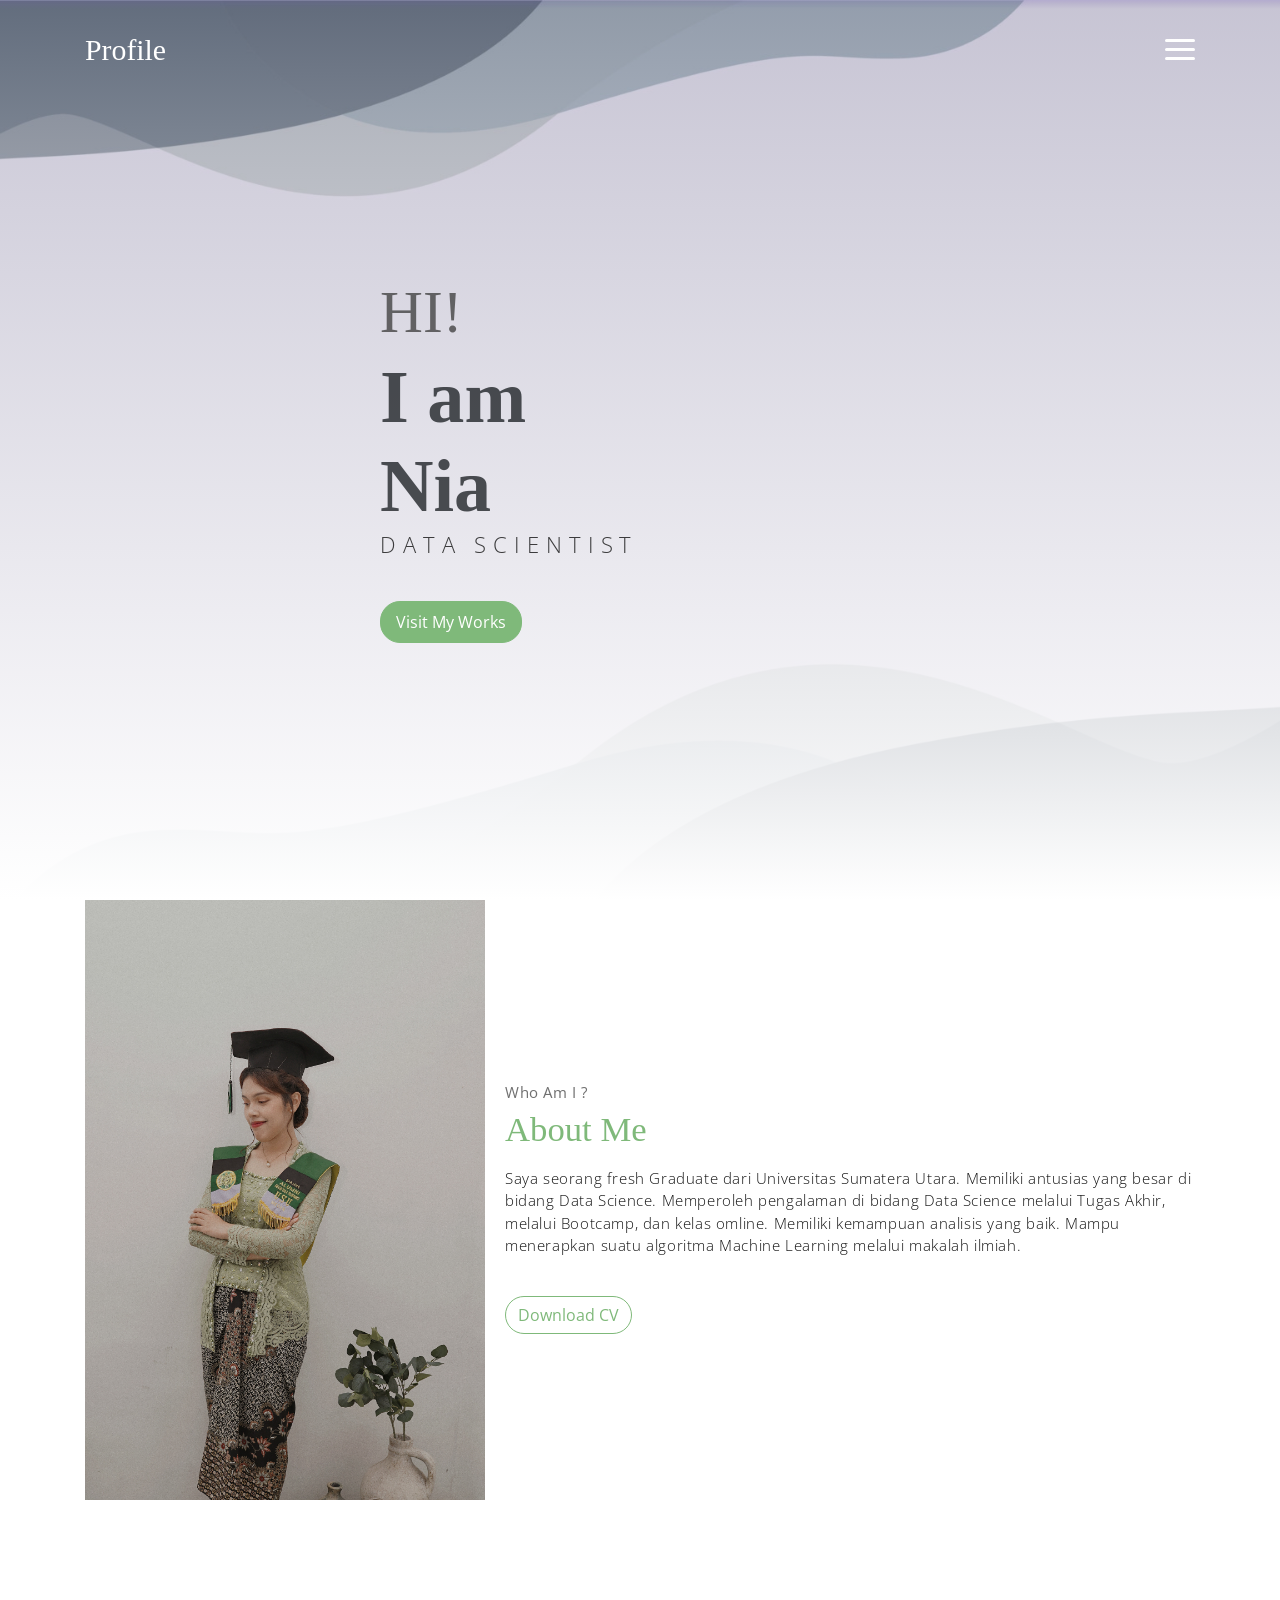
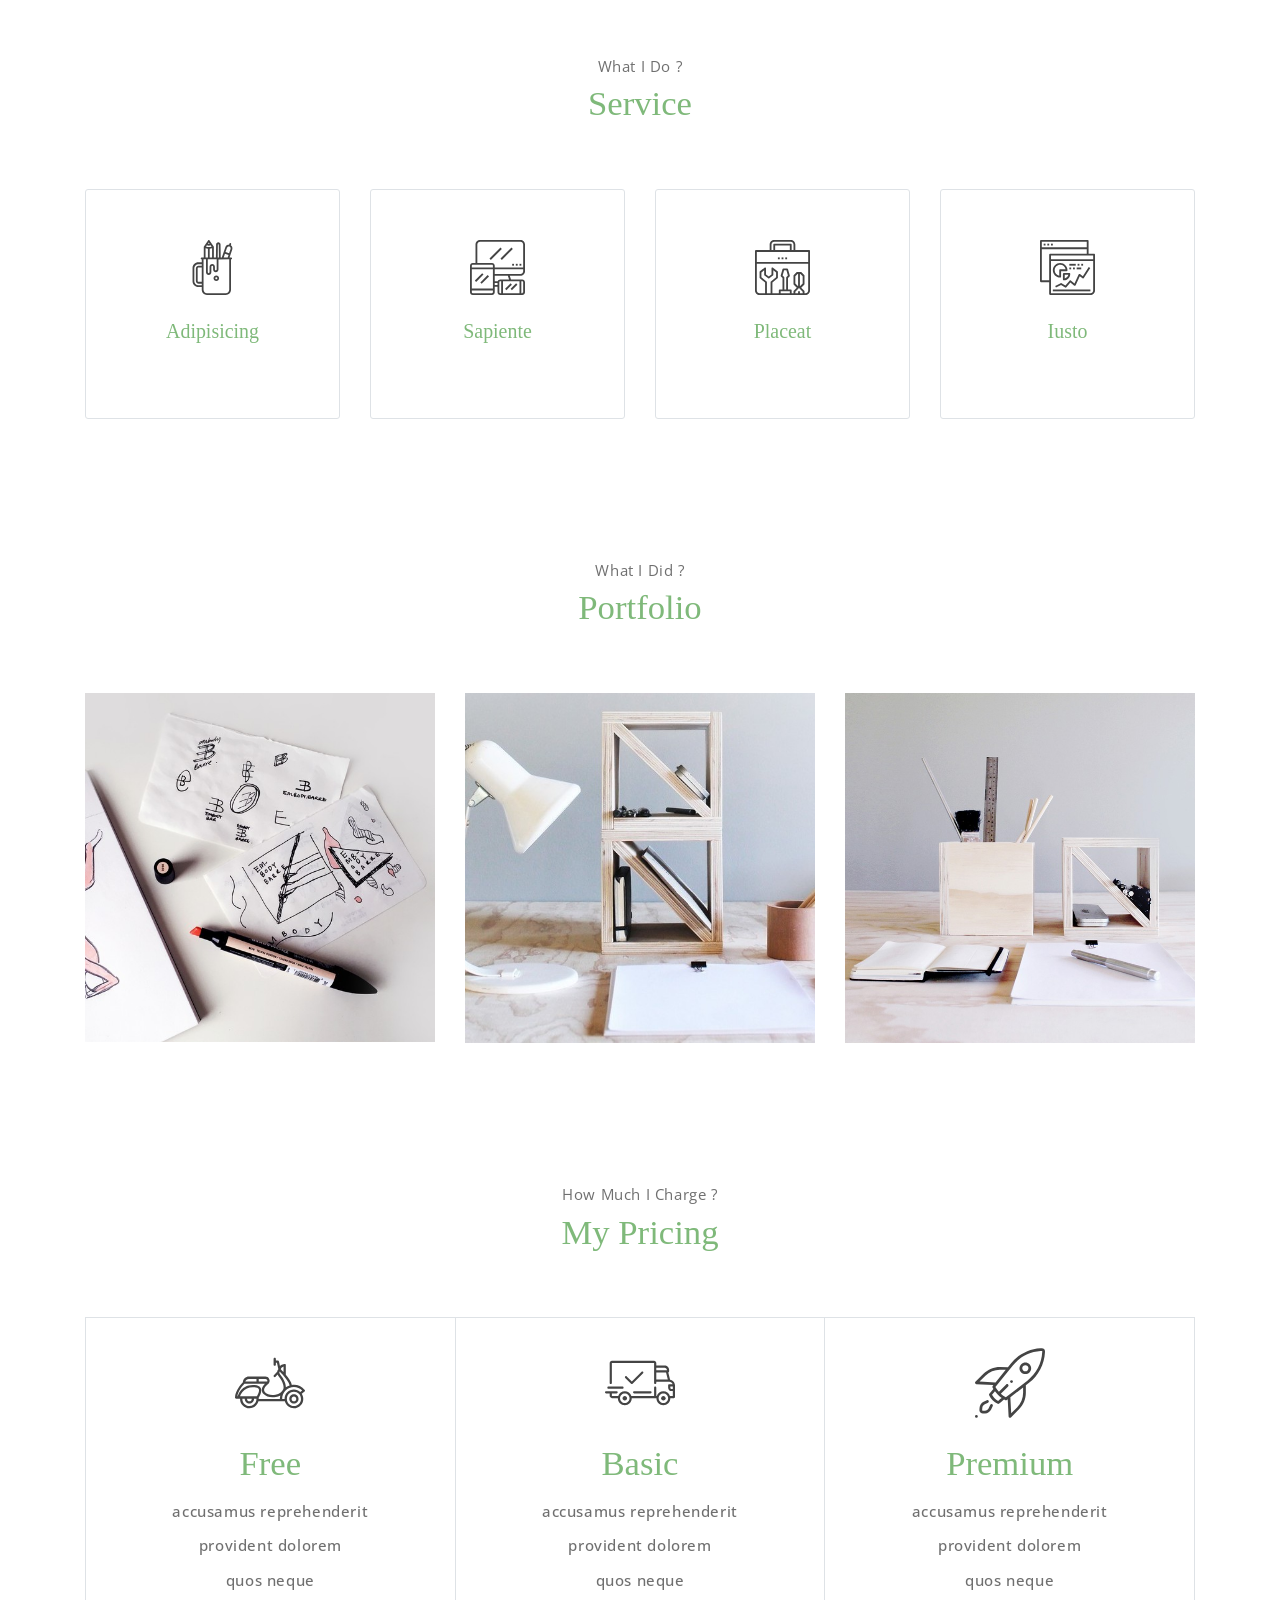
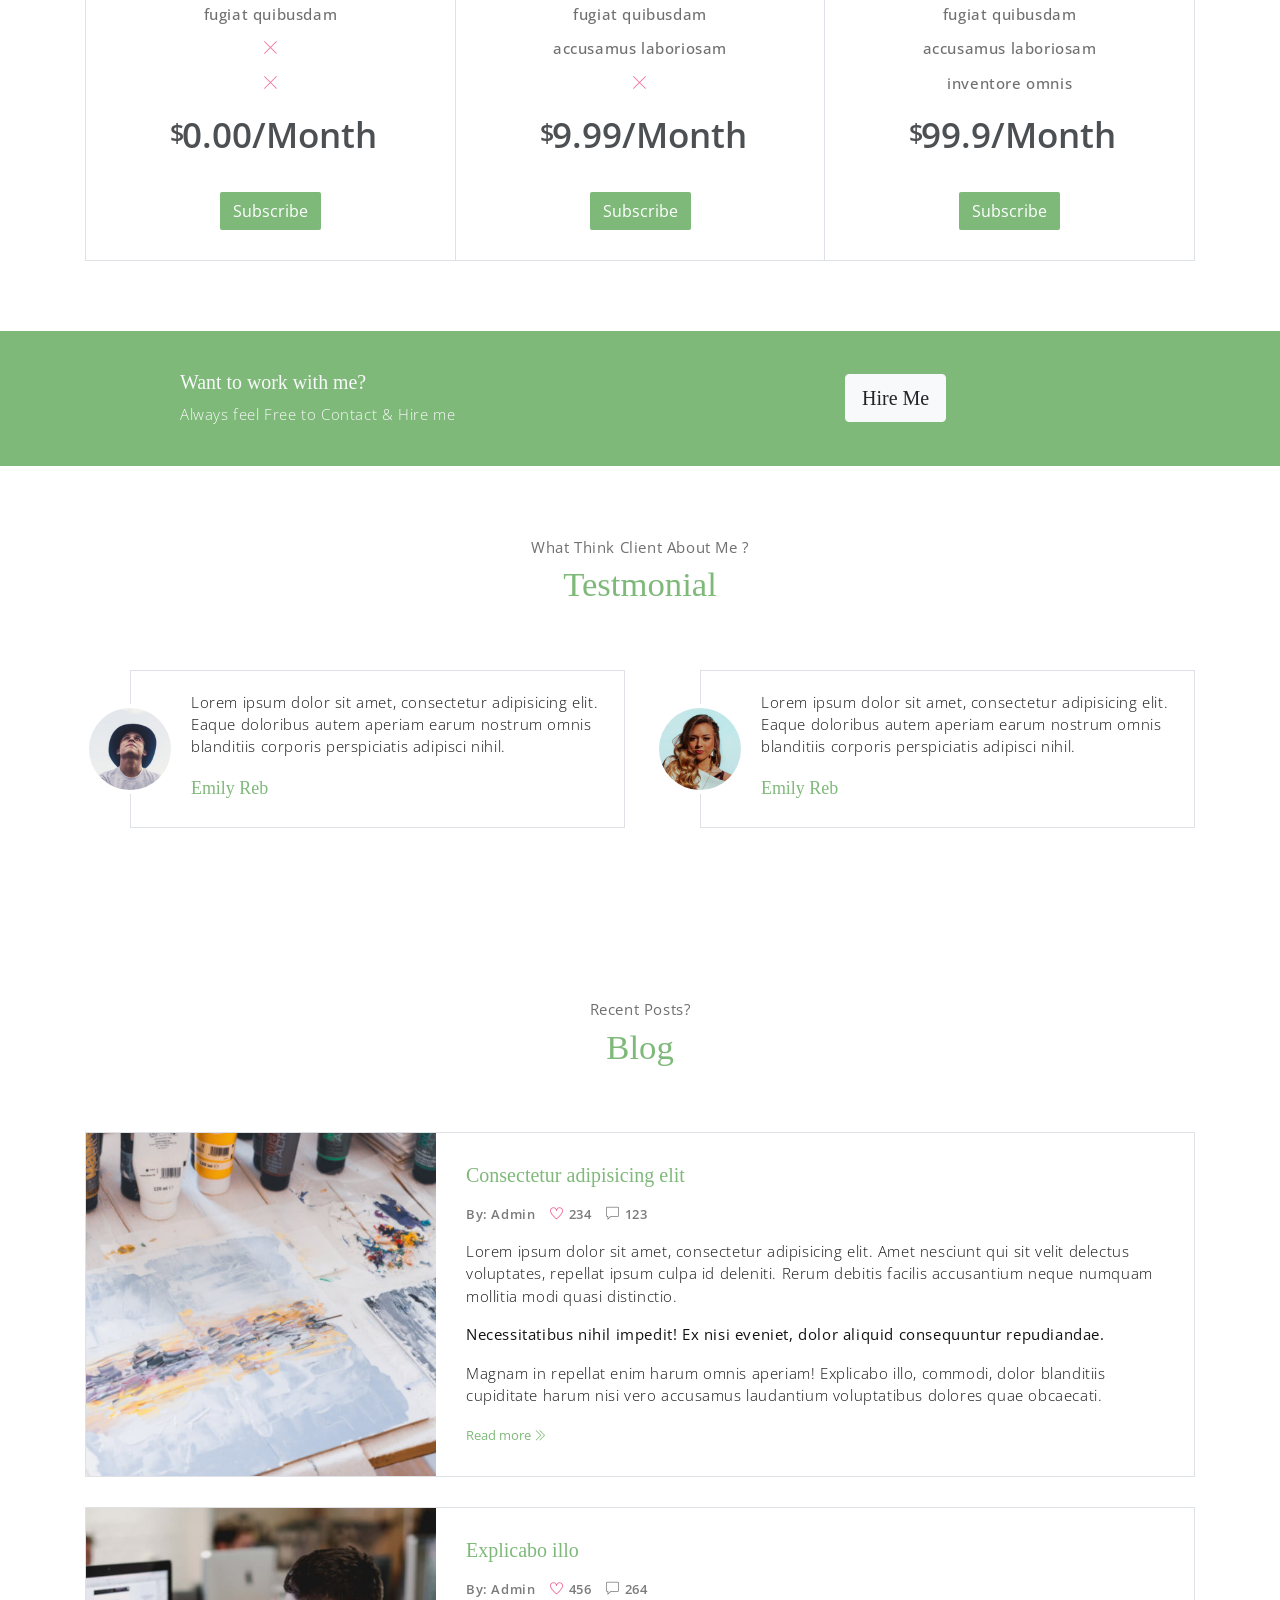
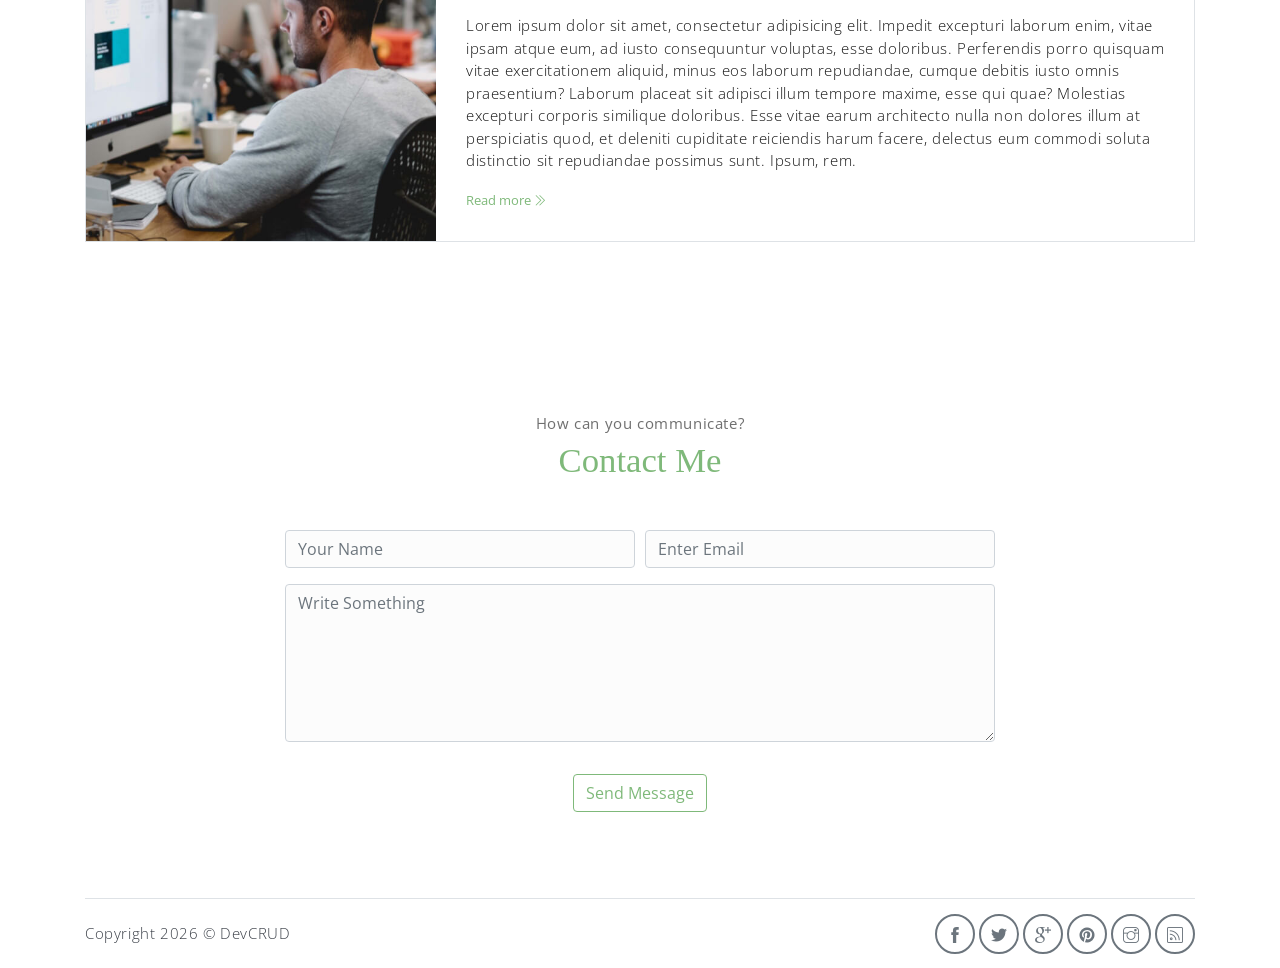
==== index.html @ 47d8a4e2 "moving dir" ====
<!DOCTYPE html>
<html lang="en">
<head>
	<meta charset="utf-8">
    <meta name="viewport" content="width=device-width, initial-scale=1, shrink-to-fit=no">
    <meta name="description" content="Start your development with Meyawo landing page.">
    <meta name="author" content="Devcrud">
    <title>Nia Hizkia Pangaribuan</title>
    <!-- font icons -->
    <link rel="stylesheet" href="assets/vendors/themify-icons/css/themify-icons.css">
    <!-- Bootstrap + Meyawo main styles -->
	<link rel="stylesheet" href="assets/css/meyawo.css">
</head>
<body data-spy="scroll" data-target=".navbar" data-offset="40" id="home">

    <!-- Page Navbar -->
    <nav class="custom-navbar" data-spy="affix" data-offset-top="20">
        <div class="container">
            <a class="logo" href="#">Profile</a>         
            <ul class="nav">
                <li class="item">
                    <a class="link" href="#home">Home</a>
                </li>
                <li class="item">
                    <a class="link" href="#about">About</a>
                </li>
                <li class="item">
                    <a class="link" href="#portfolio">Portfolio</a>
                </li>
                <li class="item">
                    <a class="link" href="#testmonial">Testmonial</a>
                </li>
                <li class="item">
                    <a class="link" href="#blog">Blog</a>
                </li>
                <li class="item">
                    <a class="link" href="#contact">Contact</a>
                </li>
                <li class="item ml-md-3">
                    <a href="components.html" class="btn btn-primary">Components</a>
                </li>
            </ul>
            <a href="javascript:void(0)" id="nav-toggle" class="hamburger hamburger--elastic">
                <div class="hamburger-box">
                  <div class="hamburger-inner"></div>
                </div>
            </a>
        </div>          
    </nav><!-- End of Page Navbar -->

    <!-- page header -->
    <header id="home" class="header">
        <div class="overlay"></div>
        <div class="header-content container">
            <h1 class="header-title">
                <span class="up">HI!</span>
                <span class="down">I am </span>
                <span class="down">Nia</span>
            </h1>
            <p class="header-subtitle">DATA SCIENTIST</p>            

            <a href="#portfolio" class="btn btn-primary"> Visit My Works</a>
        </div>              
    </header><!-- end of page header -->

    <!-- about section -->
    <section class="section pt-0" id="about">
        <!-- container -->
        <div class="container text-center">
            <!-- about wrapper -->
            <div class="about">
                <div class="about-img-holder">
                    <img src="assets/imgs/profile.jpg" class="about-img" alt="Download free bootstrap 4 landing page, free boootstrap 4 templates, Download free bootstrap 4.1 landing page, free boootstrap 4.1.1 templates, meyawo Landing page">
                </div>
                <div class="about-caption">
                    <p class="section-subtitle">Who Am I ?</p>
                    <h2 class="section-title mb-3">About Me</h2>
                    <p>
                        Saya seorang fresh Graduate dari Universitas Sumatera Utara. Memiliki antusias yang besar di bidang Data Science.
                        Memperoleh pengalaman di bidang Data Science melalui Tugas Akhir, melalui Bootcamp, dan kelas omline.
                        Memiliki kemampuan analisis yang baik. Mampu menerapkan suatu algoritma Machine Learning melalui makalah ilmiah.
                    </p>
                    <button class="btn-rounded btn btn-outline-primary mt-4">Download CV</button>
                </div>              
            </div><!-- end of about wrapper -->
        </div><!-- end of container -->
    </section> <!-- end of about section -->

    <!-- service section -->
    <section class="section" id="service">
        <div class="container text-center">
            <p class="section-subtitle">What I Do ?</p>
            <h6 class="section-title mb-6">Service</h6>
            <!-- row -->
            <div class="row">
                <div class="col-md-6 col-lg-3">
                    <div class="service-card">
                        <div class="body">
                            <img src="assets/imgs/pencil-case.svg" alt="Download free bootstrap 4 landing page, free boootstrap 4 templates, Download free bootstrap 4.1 landing page, free boootstrap 4.1.1 templates, meyawo Landing page" class="icon">
                            <h6 class="title">Adipisicing</h6>
                            <p class="subtitle">Labore velit culpa adipisci excepturi consequuntur itaque in nam molestias dolorem iste quod.</p>
                        </div>
                    </div>
                </div>
                <div class="col-md-6 col-lg-3">
                    <div class="service-card">
                        <div class="body">
                            <img src="assets/imgs/responsive.svg" alt="Download free bootstrap 4 landing page, free boootstrap 4 templates, Download free bootstrap 4.1 landing page, free boootstrap 4.1.1 templates, meyawo Landing page" class="icon">
                            <h6 class="title">Sapiente</h6>
                            <p class="subtitle">Labore velit culpa adipisci excepturi consequuntur itaque in nam molestias dolorem iste quod.</p>
                        </div>
                    </div>
                </div>
                <div class="col-md-6 col-lg-3">
                    <div class="service-card">
                        <div class="body">
                            <img src="assets/imgs/toolbox.svg" alt="Download free bootstrap 4 landing page, free boootstrap 4 templates, Download free bootstrap 4.1 landing page, free boootstrap 4.1.1 templates, meyawo Landing page" class="icon">
                            <h6 class="title">Placeat</h6>
                            <p class="subtitle">Labore velit culpa adipisci excepturi consequuntur itaque in nam molestias dolorem iste quod.</p>
                        </div>
                    </div>
                </div>
                <div class="col-md-6 col-lg-3">
                    <div class="service-card">
                        <div class="body">
                            <img src="assets/imgs/analytics.svg" alt="Download free bootstrap 4 landing page, free boootstrap 4 templates, Download free bootstrap 4.1 landing page, free boootstrap 4.1.1 templates, meyawo Landing page" class="icon">
                            <h6 class="title">Iusto</h6>
                            <p class="subtitle">Labore velit culpa adipisci excepturi consequuntur itaque in nam molestias dolorem iste quod.</p>
                        </div>
                    </div>
                </div>
            </div><!-- end of row -->
        </div>
    </section><!-- end of service section -->

    <!-- portfolio section -->
    <section class="section" id="portfolio">
        <div class="container text-center">
            <p class="section-subtitle">What I Did ?</p>
            <h6 class="section-title mb-6">Portfolio</h6>
            <!-- row -->
            <div class="row">
                <div class="col-md-4">
                    <a href="#" class="portfolio-card">
                        <img src="assets/imgs/folio-1.jpg" class="portfolio-card-img" alt="Download free bootstrap 4 landing page, free boootstrap 4 templates, Download free bootstrap 4.1 landing page, free boootstrap 4.1.1 templates, meyawo Landing page">    
                        <span class="portfolio-card-overlay">
                            <span class="portfolio-card-caption">
                                <h4>Web Designing</h5>
                                <p class="font-weight-normal">Category: Web Templates</p>
                            </span>                         
                        </span>                     
                    </a>
                </div>
                <div class="col-md-4">
                    <a href="#" class="portfolio-card">
                        <img class="portfolio-card-img" src="assets/imgs/folio-2.jpg" class="img-responsive rounded" alt="Download free bootstrap 4 landing page, free boootstrap 4 templates, Download free bootstrap 4.1 landing page, free boootstrap 4.1.1 templates, meyawo Landing page">
                        <span class="portfolio-card-overlay">
                            <span class="portfolio-card-caption">
                                <h4>Web Designing</h5>
                                <p class="font-weight-normal">Category: Web Templates</p>
                            </span>                         
                        </span>                         
                    </a>
                </div>
                <div class="col-md-4">
                    <a href="#" class="portfolio-card">
                        <img class="portfolio-card-img" src="assets/imgs/folio-3.jpg" class="img-responsive rounded" alt="Download free bootstrap 4 landing page, free boootstrap 4 templates, Download free bootstrap 4.1 landing page, free boootstrap 4.1.1 templates, meyawo Landing page">    
                        <span class="portfolio-card-overlay">
                            <span class="portfolio-card-caption">
                                <h4>Web Designing</h5>
                                <p class="font-weight-normal">Category: Web Templates</p>
                            </span>                         
                        </span>                     
                    </a>
                </div>
            </div><!-- end of row -->
        </div><!-- end of container -->
    </section> <!-- end of portfolio section -->

    <!-- pricing section -->
    <section class="section" id="pricing">
        <div class="container text-center">
            <p class="section-subtitle">How Much I Charge ?</p>
            <h6 class="section-title mb-6">My Pricing</h6>
            <!-- row -->
            <div class="pricing-wrapper">
                <div class="pricing-card">
                    <div class="pricing-card-header">
                        <img class="pricing-card-icon" src="assets/imgs/scooter.svg" alt="Download free bootstrap 4 landing page, free boootstrap 4 templates, Download free bootstrap 4.1 landing page, free boootstrap 4.1.1 templates, meyawo Landing page">
                    </div>
                    <div class="pricing-card-body">
                        <h6 class="pricing-card-title">Free</h6>
                        <div class="pricing-card-list">
                            <p>accusamus reprehenderit</p>
                            <p>provident dolorem </p>
                            <p>quos neque</p>
                            <p>fugiat quibusdam</p>
                            <p><i class="ti-close"></i></p>
                            <p><i class="ti-close"></i></p>
                        </div>
                    </div>
                    <div class="pricing-card-footer">
                        <span>$</span>
                        <span>0.00/Month</span>
                    </div>
                    <a href="#" class="btn btn-primary mt-3 pricing-card-btn">Subscribe</a>
                </div>
                <div class="pricing-card">
                    <div class="pricing-card-header">
                        <img class="pricing-card-icon" src="assets/imgs/shipped.svg" alt="Download free bootstrap 4 landing page, free boootstrap 4 templates, Download free bootstrap 4.1 landing page, free boootstrap 4.1.1 templates, meyawo Landing page">
                    </div>
                    <div class="pricing-card-body">
                        <h6 class="pricing-card-title">Basic</h6>
                        <div class="pricing-card-list">
                            <p>accusamus reprehenderit</p>
                            <p>provident dolorem </p>
                            <p>quos neque</p>
                            <p>fugiat quibusdam</p>
                            <p>accusamus laboriosam</p>
                            <p><i class="ti-close"></i></p>
                        </div>
                    </div>
                    <div class="pricing-card-footer">
                        <span>$</span>
                        <span>9.99/Month</span>
                    </div>
                    <a href="#" class="btn btn-primary mt-3 pricing-card-btn">Subscribe</a>
                </div>
                <div class="pricing-card">
                    <div class="pricing-card-header">
                        <img class="pricing-card-icon" src="assets/imgs/startup.svg" alt="Download free bootstrap 4 landing page, free boootstrap 4 templates, Download free bootstrap 4.1 landing page, free boootstrap 4.1.1 templates, meyawo Landing page">
                    </div>
                    <div class="pricing-card-body">
                        <h6 class="pricing-card-title">Premium</h6>
                        <div class="pricing-card-list">
                            <p>accusamus reprehenderit</p>
                            <p>provident dolorem </p>
                            <p>quos neque</p>
                            <p>fugiat quibusdam</p>
                            <p>accusamus laboriosam</p>
                            <p>inventore omnis</p>
                        </div>
                    </div>
                    <div class="pricing-card-footer">
                        <span>$</span>
                        <span>99.9/Month</span>
                    </div>
                    <a href="#" class="btn btn-primary mt-3 pricing-card-btn">Subscribe</a>
                </div>

            </div><!-- end of pricing wrapper -->
        </div> <!-- end of container -->
    </section><!-- end of pricing section -->

    <!-- section -->
    <section class="section-sm bg-primary">
        <!-- container -->
        <div class="container text-center text-sm-left">
            <!-- row -->
            <div class="row align-items-center">
                <div class="col-sm offset-md-1 mb-4 mb-md-0">
                    <h6 class="title text-light">Want to work with me?</h6>
                    <p class="m-0 text-light">Always feel Free to Contact & Hire me</p>
                </div>
                <div class="col-sm offset-sm-2 offset-md-3">
                    <button class="btn btn-lg my-font btn-light rounded">Hire Me</button>
                </div>
            </div> <!-- end of row -->
        </div> <!-- end of container -->
    </section> <!-- end of section -->

    <!-- testimonial section -->
    <section class="section" id="testmonial">
        <div class="container text-center">
            <p class="section-subtitle">What Think Client About Me ?</p>
            <h6 class="section-title mb-6">Testmonial</h6>

            <!-- row -->
            <div class="row">
                <div class="col-md-6">
                    <div class="testimonial-card">
                        <div class="testimonial-card-img-holder">
                            <img src="assets/imgs/avatar2.jpg" class="testimonial-card-img" alt="Download free bootstrap 4 landing page, free boootstrap 4 templates, Download free bootstrap 4.1 landing page, free boootstrap 4.1.1 templates, meyawo Landing page">                           
                        </div>
                        <div class="testimonial-card-body">
                            <p class="testimonial-card-subtitle">Lorem ipsum dolor sit amet, consectetur adipisicing elit. Eaque doloribus autem aperiam earum nostrum omnis blanditiis corporis perspiciatis adipisci nihil.</p>
                            <h6 class="testimonial-card-title">Emily Reb</h6>
                        </div>
                    </div>
                </div>
                <div class="col-md-6">
                    <div class="testimonial-card">
                        <div class="testimonial-card-img-holder">
                            <img src="assets/imgs/avatar3.jpg" class="testimonial-card-img" alt="Download free bootstrap 4 landing page, free boootstrap 4 templates, Download free bootstrap 4.1 landing page, free boootstrap 4.1.1 templates, meyawo Landing page">                        
                        </div>
                        <div class="testimonial-card-body">
                            <p class="testimonial-card-subtitle">Lorem ipsum dolor sit amet, consectetur adipisicing elit. Eaque doloribus autem aperiam earum nostrum omnis blanditiis corporis perspiciatis adipisci nihil.</p>
                            <h6 class="testimonial-card-title">Emily Reb</h6>
                        </div>
                    </div>
                </div>
            </div>
        </div> <!-- end of container -->
    </section> <!-- end of testimonial section -->
    
    <!-- blog section -->
    <section class="section" id="blog">
        <!-- container -->
        <div class="container text-center">
            <p class="section-subtitle">Recent Posts?</p>
            <h6 class="section-title mb-6">Blog</h6>
            <!-- blog-wrapper -->
            <div class="blog-card">
                <div class="blog-card-header">
                    <img src="assets/imgs/img-1.jpg" class="blog-card-img" alt="Download free bootstrap 4 landing page, free boootstrap 4 templates, Download free bootstrap 4.1 landing page, free boootstrap 4.1.1 templates, meyawo Landing page">
                </div>
                <div class="blog-card-body">
                    <h5 class="blog-card-title">Consectetur adipisicing elit</h6>

                    <p class="blog-card-caption">
                        <a href="#">By: Admin</a>
                        <a href="#"><i class="ti-heart text-danger"></i> 234</a>
                        <a href="#"><i class="ti-comment"></i> 123</a>
                    </p>
                    <p>Lorem ipsum dolor sit amet, consectetur adipisicing elit. Amet nesciunt qui sit velit delectus voluptates, repellat ipsum culpa id deleniti. Rerum debitis facilis accusantium neque numquam mollitia modi quasi distinctio.</p>

                    <p><b>Necessitatibus nihil impedit! Ex nisi eveniet, dolor aliquid consequuntur repudiandae.</b></p>
                    <p>Magnam in repellat enim harum omnis aperiam! Explicabo illo, commodi, dolor blanditiis cupiditate harum nisi vero accusamus laudantium voluptatibus dolores quae obcaecati.</p>

                    <a href="#" class="blog-card-link">Read more <i class="ti-angle-double-right"></i></a>
                </div>
            </div><!-- end of blog wrapper -->

            <!-- blog-wrapper -->
            <div class="blog-card">
                <div class="blog-card-header">
                    <img src="assets/imgs/img-2.jpg" class="blog-card-img" alt="Download free bootstrap 4 landing page, free boootstrap 4 templates, Download free bootstrap 4.1 landing page, free boootstrap 4.1.1 templates, meyawo Landing page">
                </div>
                <div class="blog-card-body">
                    <h5 class="blog-card-title">Explicabo illo</h6>

                    <p class="blog-card-caption">
                        <a href="#">By: Admin</a>
                        <a href="#"><i class="ti-heart text-danger"></i> 456</a>
                        <a href="#"><i class="ti-comment"></i> 264</a>
                    </p>
                    
                    <p>Lorem ipsum dolor sit amet, consectetur adipisicing elit. Impedit excepturi laborum enim, vitae ipsam atque eum, ad iusto consequuntur voluptas, esse doloribus. Perferendis porro quisquam vitae exercitationem aliquid, minus eos laborum repudiandae, cumque debitis iusto omnis praesentium? Laborum placeat sit adipisci illum tempore maxime, esse qui quae? Molestias excepturi corporis similique doloribus. Esse vitae earum architecto nulla non dolores illum at perspiciatis quod, et deleniti cupiditate reiciendis harum facere, delectus eum commodi soluta distinctio sit repudiandae possimus sunt. Ipsum, rem.</p>

                    <a href="#" class="blog-card-link">Read more <i class="ti-angle-double-right"></i></a>
                </div>
            </div><!-- end of blog wrapper -->

        </div><!-- end of container -->
    </section><!-- end of blog section -->

    <!-- contact section -->
    <section class="section" id="contact">
        <div class="container text-center">
            <p class="section-subtitle">How can you communicate?</p>
            <h6 class="section-title mb-5">Contact Me</h6>
            <!-- contact form -->
            <form action="" class="contact-form col-md-10 col-lg-8 m-auto">
                <div class="form-row">
                    <div class="form-group col-sm-6">
                        <input type="text" size="50" class="form-control" placeholder="Your Name" required>                 
                    </div>
                    <div class="form-group col-sm-6">
                        <input type="email" class="form-control" placeholder="Enter Email"requried>                 
                    </div>
                    <div class="form-group col-sm-12">
                        <textarea name="comment" id="comment" rows="6"   class="form-control" placeholder="Write Something"></textarea>
                    </div>
                    <div class="form-group col-sm-12 mt-3">
                        <input type="submit" value="Send Message" class="btn btn-outline-primary rounded">                  
                    </div>
                </div>  
            </form><!-- end of contact form -->
        </div><!-- end of container -->
    </section><!-- end of contact section -->

    <!-- footer -->
    <div class="container">
        <footer class="footer">       
            <p class="mb-0">Copyright <script>document.write(new Date().getFullYear())</script> &copy; <a href="http://www.devcrud.com">DevCRUD</a></p>
            <div class="social-links text-right m-auto ml-sm-auto">
                <a href="javascript:void(0)" class="link"><i class="ti-facebook"></i></a>
                <a href="javascript:void(0)" class="link"><i class="ti-twitter-alt"></i></a>
                <a href="javascript:void(0)" class="link"><i class="ti-google"></i></a>
                <a href="javascript:void(0)" class="link"><i class="ti-pinterest-alt"></i></a>
                <a href="javascript:void(0)" class="link"><i class="ti-instagram"></i></a>
                <a href="javascript:void(0)" class="link"><i class="ti-rss"></i></a>
            </div>
        </footer>
    </div> <!-- end of page footer -->
	
	<!-- core  -->
    <script src="assets/vendors/jquery/jquery-3.4.1.js"></script>
    <script src="assets/vendors/bootstrap/bootstrap.bundle.js"></script>

    <!-- bootstrap 3 affix -->
	<script src="assets/vendors/bootstrap/bootstrap.affix.js"></script>

    <!-- Meyawo js -->
    <script src="assets/js/meyawo.js"></script>

</body>
</html>
---- assets/vendors/themify-icons/css/themify-icons.css ----
@font-face {
	font-family: 'themify';
	src:url("../fonts/themify.eot?-fvbane");
	src:url("../fonts/themify.eot?#iefix-fvbane") format("embedded-opentype"),
		url("../fonts/themify.woff?-fvbane") format("woff"),
		url("../fonts/themify.ttf?-fvbane") format("truetype"),
		url("../fonts/themify.svg?-fvbane#themify") format("svg");
	font-weight: normal;
	font-style: normal;
}

[class^="ti-"], [class*=" ti-"] {
	font-family: 'themify';
	speak: none;
	font-style: normal;
	font-weight: normal;
	font-variant: normal;
	text-transform: none;
	line-height: 1;

	/* Better Font Rendering =========== */
	-webkit-font-smoothing: antialiased;
	-moz-osx-font-smoothing: grayscale;
}

.ti-wand:before {
	content: "\e600";
}
.ti-volume:before {
	content: "\e601";
}
.ti-user:before {
	content: "\e602";
}
.ti-unlock:before {
	content: "\e603";
}
.ti-unlink:before {
	content: "\e604";
}
.ti-trash:before {
	content: "\e605";
}
.ti-thought:before {
	content: "\e606";
}
.ti-target:before {
	content: "\e607";
}
.ti-tag:before {
	content: "\e608";
}
.ti-tablet:before {
	content: "\e609";
}
.ti-star:before {
	content: "\e60a";
}
.ti-spray:before {
	content: "\e60b";
}
.ti-signal:before {
	content: "\e60c";
}
.ti-shopping-cart:before {
	content: "\e60d";
}
.ti-shopping-cart-full:before {
	content: "\e60e";
}
.ti-settings:before {
	content: "\e60f";
}
.ti-search:before {
	content: "\e610";
}
.ti-zoom-in:before {
	content: "\e611";
}
.ti-zoom-out:before {
	content: "\e612";
}
.ti-cut:before {
	content: "\e613";
}
.ti-ruler:before {
	content: "\e614";
}
.ti-ruler-pencil:before {
	content: "\e615";
}
.ti-ruler-alt:before {
	content: "\e616";
}
.ti-bookmark:before {
	content: "\e617";
}
.ti-bookmark-alt:before {
	content: "\e618";
}
.ti-reload:before {
	content: "\e619";
}
.ti-plus:before {
	content: "\e61a";
}
.ti-pin:before {
	content: "\e61b";
}
.ti-pencil:before {
	content: "\e61c";
}
.ti-pencil-alt:before {
	content: "\e61d";
}
.ti-paint-roller:before {
	content: "\e61e";
}
.ti-paint-bucket:before {
	content: "\e61f";
}
.ti-na:before {
	content: "\e620";
}
.ti-mobile:before {
	content: "\e621";
}
.ti-minus:before {
	content: "\e622";
}
.ti-medall:before {
	content: "\e623";
}
.ti-medall-alt:before {
	content: "\e624";
}
.ti-marker:before {
	content: "\e625";
}
.ti-marker-alt:before {
	content: "\e626";
}
.ti-arrow-up:before {
	content: "\e627";
}
.ti-arrow-right:before {
	content: "\e628";
}
.ti-arrow-left:before {
	content: "\e629";
}
.ti-arrow-down:before {
	content: "\e62a";
}
.ti-lock:before {
	content: "\e62b";
}
.ti-location-arrow:before {
	content: "\e62c";
}
.ti-link:before {
	content: "\e62d";
}
.ti-layout:before {
	content: "\e62e";
}
.ti-layers:before {
	content: "\e62f";
}
.ti-layers-alt:before {
	content: "\e630";
}
.ti-key:before {
	content: "\e631";
}
.ti-import:before {
	content: "\e632";
}
.ti-image:before {
	content: "\e633";
}
.ti-heart:before {
	content: "\e634";
}
.ti-heart-broken:before {
	content: "\e635";
}
.ti-hand-stop:before {
	content: "\e636";
}
.ti-hand-open:before {
	content: "\e637";
}
.ti-hand-drag:before {
	content: "\e638";
}
.ti-folder:before {
	content: "\e639";
}
.ti-flag:before {
	content: "\e63a";
}
.ti-flag-alt:before {
	content: "\e63b";
}
.ti-flag-alt-2:before {
	content: "\e63c";
}
.ti-eye:before {
	content: "\e63d";
}
.ti-export:before {
	content: "\e63e";
}
.ti-exchange-vertical:before {
	content: "\e63f";
}
.ti-desktop:before {
	content: "\e640";
}
.ti-cup:before {
	content: "\e641";
}
.ti-crown:before {
	content: "\e642";
}
.ti-comments:before {
	content: "\e643";
}
.ti-comment:before {
	content: "\e644";
}
.ti-comment-alt:before {
	content: "\e645";
}
.ti-close:before {
	content: "\e646";
}
.ti-clip:before {
	content: "\e647";
}
.ti-angle-up:before {
	content: "\e648";
}
.ti-angle-right:before {
	content: "\e649";
}
.ti-angle-left:before {
	content: "\e64a";
}
.ti-angle-down:before {
	content: "\e64b";
}
.ti-check:before {
	content: "\e64c";
}
.ti-check-box:before {
	content: "\e64d";
}
.ti-camera:before {
	content: "\e64e";
}
.ti-announcement:before {
	content: "\e64f";
}
.ti-brush:before {
	content: "\e650";
}
.ti-briefcase:before {
	content: "\e651";
}
.ti-bolt:before {
	content: "\e652";
}
.ti-bolt-alt:before {
	content: "\e653";
}
.ti-blackboard:before {
	content: "\e654";
}
.ti-bag:before {
	content: "\e655";
}
.ti-move:before {
	content: "\e656";
}
.ti-arrows-vertical:before {
	content: "\e657";
}
.ti-arrows-horizontal:before {
	content: "\e658";
}
.ti-fullscreen:before {
	content: "\e659";
}
.ti-arrow-top-right:before {
	content: "\e65a";
}
.ti-arrow-top-left:before {
	content: "\e65b";
}
.ti-arrow-circle-up:before {
	content: "\e65c";
}
.ti-arrow-circle-right:before {
	content: "\e65d";
}
.ti-arrow-circle-left:before {
	content: "\e65e";
}
.ti-arrow-circle-down:before {
	content: "\e65f";
}
.ti-angle-double-up:before {
	content: "\e660";
}
.ti-angle-double-right:before {
	content: "\e661";
}
.ti-angle-double-left:before {
	content: "\e662";
}
.ti-angle-double-down:before {
	content: "\e663";
}
.ti-zip:before {
	content: "\e664";
}
.ti-world:before {
	content: "\e665";
}
.ti-wheelchair:before {
	content: "\e666";
}
.ti-view-list:before {
	content: "\e667";
}
.ti-view-list-alt:before {
	content: "\e668";
}
.ti-view-grid:before {
	content: "\e669";
}
.ti-uppercase:before {
	content: "\e66a";
}
.ti-upload:before {
	content: "\e66b";
}
.ti-underline:before {
	content: "\e66c";
}
.ti-truck:before {
	content: "\e66d";
}
.ti-timer:before {
	content: "\e66e";
}
.ti-ticket:before {
	content: "\e66f";
}
.ti-thumb-up:before {
	content: "\e670";
}
.ti-thumb-down:before {
	content: "\e671";
}
.ti-text:before {
	content: "\e672";
}
.ti-stats-up:before {
	content: "\e673";
}
.ti-stats-down:before {
	content: "\e674";
}
.ti-split-v:before {
	content: "\e675";
}
.ti-split-h:before {
	content: "\e676";
}
.ti-smallcap:before {
	content: "\e677";
}
.ti-shine:before {
	content: "\e678";
}
.ti-shift-right:before {
	content: "\e679";
}
.ti-shift-left:before {
	content: "\e67a";
}
.ti-shield:before {
	content: "\e67b";
}
.ti-notepad:before {
	content: "\e67c";
}
.ti-server:before {
	content: "\e67d";
}
.ti-quote-right:before {
	content: "\e67e";
}
.ti-quote-left:before {
	content: "\e67f";
}
.ti-pulse:before {
	content: "\e680";
}
.ti-printer:before {
	content: "\e681";
}
.ti-power-off:before {
	content: "\e682";
}
.ti-plug:before {
	content: "\e683";
}
.ti-pie-chart:before {
	content: "\e684";
}
.ti-paragraph:before {
	content: "\e685";
}
.ti-panel:before {
	content: "\e686";
}
.ti-package:before {
	content: "\e687";
}
.ti-music:before {
	content: "\e688";
}
.ti-music-alt:before {
	content: "\e689";
}
.ti-mouse:before {
	content: "\e68a";
}
.ti-mouse-alt:before {
	content: "\e68b";
}
.ti-money:before {
	content: "\e68c";
}
.ti-microphone:before {
	content: "\e68d";
}
.ti-menu:before {
	content: "\e68e";
}
.ti-menu-alt:before {
	content: "\e68f";
}
.ti-map:before {
	content: "\e690";
}
.ti-map-alt:before {
	content: "\e691";
}
.ti-loop:before {
	content: "\e692";
}
.ti-location-pin:before {
	content: "\e693";
}
.ti-list:before {
	content: "\e694";
}
.ti-light-bulb:before {
	content: "\e695";
}
.ti-Italic:before {
	content: "\e696";
}
.ti-info:before {
	content: "\e697";
}
.ti-infinite:before {
	content: "\e698";
}
.ti-id-badge:before {
	content: "\e699";
}
.ti-hummer:before {
	content: "\e69a";
}
.ti-home:before {
	content: "\e69b";
}
.ti-help:before {
	content: "\e69c";
}
.ti-headphone:before {
	content: "\e69d";
}
.ti-harddrives:before {
	content: "\e69e";
}
.ti-harddrive:before {
	content: "\e69f";
}
.ti-gift:before {
	content: "\e6a0";
}
.ti-game:before {
	content: "\e6a1";
}
.ti-filter:before {
	content: "\e6a2";
}
.ti-files:before {
	content: "\e6a3";
}
.ti-file:before {
	content: "\e6a4";
}
.ti-eraser:before {
	content: "\e6a5";
}
.ti-envelope:before {
	content: "\e6a6";
}
.ti-download:before {
	content: "\e6a7";
}
.ti-direction:before {
	content: "\e6a8";
}
.ti-direction-alt:before {
	content: "\e6a9";
}
.ti-dashboard:before {
	content: "\e6aa";
}
.ti-control-stop:before {
	content: "\e6ab";
}
.ti-control-shuffle:before {
	content: "\e6ac";
}
.ti-control-play:before {
	content: "\e6ad";
}
.ti-control-pause:before {
	content: "\e6ae";
}
.ti-control-forward:before {
	content: "\e6af";
}
.ti-control-backward:before {
	content: "\e6b0";
}
.ti-cloud:before {
	content: "\e6b1";
}
.ti-cloud-up:before {
	content: "\e6b2";
}
.ti-cloud-down:before {
	content: "\e6b3";
}
.ti-clipboard:before {
	content: "\e6b4";
}
.ti-car:before {
	content: "\e6b5";
}
.ti-calendar:before {
	content: "\e6b6";
}
.ti-book:before {
	content: "\e6b7";
}
.ti-bell:before {
	content: "\e6b8";
}
.ti-basketball:before {
	content: "\e6b9";
}
.ti-bar-chart:before {
	content: "\e6ba";
}
.ti-bar-chart-alt:before {
	content: "\e6bb";
}
.ti-back-right:before {
	content: "\e6bc";
}
.ti-back-left:before {
	content: "\e6bd";
}
.ti-arrows-corner:before {
	content: "\e6be";
}
.ti-archive:before {
	content: "\e6bf";
}
.ti-anchor:before {
	content: "\e6c0";
}
.ti-align-right:before {
	content: "\e6c1";
}
.ti-align-left:before {
	content: "\e6c2";
}
.ti-align-justify:before {
	content: "\e6c3";
}
.ti-align-center:before {
	content: "\e6c4";
}
.ti-alert:before {
	content: "\e6c5";
}
.ti-alarm-clock:before {
	content: "\e6c6";
}
.ti-agenda:before {
	content: "\e6c7";
}
.ti-write:before {
	content: "\e6c8";
}
.ti-window:before {
	content: "\e6c9";
}
.ti-widgetized:before {
	content: "\e6ca";
}
.ti-widget:before {
	content: "\e6cb";
}
.ti-widget-alt:before {
	content: "\e6cc";
}
.ti-wallet:before {
	content: "\e6cd";
}
.ti-video-clapper:before {
	content: "\e6ce";
}
.ti-video-camera:before {
	content: "\e6cf";
}
.ti-vector:before {
	content: "\e6d0";
}
.ti-themify-logo:before {
	content: "\e6d1";
}
.ti-themify-favicon:before {
	content: "\e6d2";
}
.ti-themify-favicon-alt:before {
	content: "\e6d3";
}
.ti-support:before {
	content: "\e6d4";
}
.ti-stamp:before {
	content: "\e6d5";
}
.ti-split-v-alt:before {
	content: "\e6d6";
}
.ti-slice:before {
	content: "\e6d7";
}
.ti-shortcode:before {
	content: "\e6d8";
}
.ti-shift-right-alt:before {
	content: "\e6d9";
}
.ti-shift-left-alt:before {
	content: "\e6da";
}
.ti-ruler-alt-2:before {
	content: "\e6db";
}
.ti-receipt:before {
	content: "\e6dc";
}
.ti-pin2:before {
	content: "\e6dd";
}
.ti-pin-alt:before {
	content: "\e6de";
}
.ti-pencil-alt2:before {
	content: "\e6df";
}
.ti-palette:before {
	content: "\e6e0";
}
.ti-more:before {
	content: "\e6e1";
}
.ti-more-alt:before {
	content: "\e6e2";
}
.ti-microphone-alt:before {
	content: "\e6e3";
}
.ti-magnet:before {
	content: "\e6e4";
}
.ti-line-double:before {
	content: "\e6e5";
}
.ti-line-dotted:before {
	content: "\e6e6";
}
.ti-line-dashed:before {
	content: "\e6e7";
}
.ti-layout-width-full:before {
	content: "\e6e8";
}
.ti-layout-width-default:before {
	content: "\e6e9";
}
.ti-layout-width-default-alt:before {
	content: "\e6ea";
}
.ti-layout-tab:before {
	content: "\e6eb";
}
.ti-layout-tab-window:before {
	content: "\e6ec";
}
.ti-layout-tab-v:before {
	content: "\e6ed";
}
.ti-layout-tab-min:before {
	content: "\e6ee";
}
.ti-layout-slider:before {
	content: "\e6ef";
}
.ti-layout-slider-alt:before {
	content: "\e6f0";
}
.ti-layout-sidebar-right:before {
	content: "\e6f1";
}
.ti-layout-sidebar-none:before {
	content: "\e6f2";
}
.ti-layout-sidebar-left:before {
	content: "\e6f3";
}
.ti-layout-placeholder:before {
	content: "\e6f4";
}
.ti-layout-menu:before {
	content: "\e6f5";
}
.ti-layout-menu-v:before {
	content: "\e6f6";
}
.ti-layout-menu-separated:before {
	content: "\e6f7";
}
.ti-layout-menu-full:before {
	content: "\e6f8";
}
.ti-layout-media-right-alt:before {
	content: "\e6f9";
}
.ti-layout-media-right:before {
	content: "\e6fa";
}
.ti-layout-media-overlay:before {
	content: "\e6fb";
}
.ti-layout-media-overlay-alt:before {
	content: "\e6fc";
}
.ti-layout-media-overlay-alt-2:before {
	content: "\e6fd";
}
.ti-layout-media-left-alt:before {
	content: "\e6fe";
}
.ti-layout-media-left:before {
	content: "\e6ff";
}
.ti-layout-media-center-alt:before {
	content: "\e700";
}
.ti-layout-media-center:before {
	content: "\e701";
}
.ti-layout-list-thumb:before {
	content: "\e702";
}
.ti-layout-list-thumb-alt:before {
	content: "\e703";
}
.ti-layout-list-post:before {
	content: "\e704";
}
.ti-layout-list-large-image:before {
	content: "\e705";
}
.ti-layout-line-solid:before {
	content: "\e706";
}
.ti-layout-grid4:before {
	content: "\e707";
}
.ti-layout-grid3:before {
	content: "\e708";
}
.ti-layout-grid2:before {
	content: "\e709";
}
.ti-layout-grid2-thumb:before {
	content: "\e70a";
}
.ti-layout-cta-right:before {
	content: "\e70b";
}
.ti-layout-cta-left:before {
	content: "\e70c";
}
.ti-layout-cta-center:before {
	content: "\e70d";
}
.ti-layout-cta-btn-right:before {
	content: "\e70e";
}
.ti-layout-cta-btn-left:before {
	content: "\e70f";
}
.ti-layout-column4:before {
	content: "\e710";
}
.ti-layout-column3:before {
	content: "\e711";
}
.ti-layout-column2:before {
	content: "\e712";
}
.ti-layout-accordion-separated:before {
	content: "\e713";
}
.ti-layout-accordion-merged:before {
	content: "\e714";
}
.ti-layout-accordion-list:before {
	content: "\e715";
}
.ti-ink-pen:before {
	content: "\e716";
}
.ti-info-alt:before {
	content: "\e717";
}
.ti-help-alt:before {
	content: "\e718";
}
.ti-headphone-alt:before {
	content: "\e719";
}
.ti-hand-point-up:before {
	content: "\e71a";
}
.ti-hand-point-right:before {
	content: "\e71b";
}
.ti-hand-point-left:before {
	content: "\e71c";
}
.ti-hand-point-down:before {
	content: "\e71d";
}
.ti-gallery:before {
	content: "\e71e";
}
.ti-face-smile:before {
	content: "\e71f";
}
.ti-face-sad:before {
	content: "\e720";
}
.ti-credit-card:before {
	content: "\e721";
}
.ti-control-skip-forward:before {
	content: "\e722";
}
.ti-control-skip-backward:before {
	content: "\e723";
}
.ti-control-record:before {
	content: "\e724";
}
.ti-control-eject:before {
	content: "\e725";
}
.ti-comments-smiley:before {
	content: "\e726";
}
.ti-brush-alt:before {
	content: "\e727";
}
.ti-youtube:before {
	content: "\e728";
}
.ti-vimeo:before {
	content: "\e729";
}
.ti-twitter:before {
	content: "\e72a";
}
.ti-time:before {
	content: "\e72b";
}
.ti-tumblr:before {
	content: "\e72c";
}
.ti-skype:before {
	content: "\e72d";
}
.ti-share:before {
	content: "\e72e";
}
.ti-share-alt:before {
	content: "\e72f";
}
.ti-rocket:before {
	content: "\e730";
}
.ti-pinterest:before {
	content: "\e731";
}
.ti-new-window:before {
	content: "\e732";
}
.ti-microsoft:before {
	content: "\e733";
}
.ti-list-ol:before {
	content: "\e734";
}
.ti-linkedin:before {
	content: "\e735";
}
.ti-layout-sidebar-2:before {
	content: "\e736";
}
.ti-layout-grid4-alt:before {
	content: "\e737";
}
.ti-layout-grid3-alt:before {
	content: "\e738";
}
.ti-layout-grid2-alt:before {
	content: "\e739";
}
.ti-layout-column4-alt:before {
	content: "\e73a";
}
.ti-layout-column3-alt:before {
	content: "\e73b";
}
.ti-layout-column2-alt:before {
	content: "\e73c";
}
.ti-instagram:before {
	content: "\e73d";
}
.ti-google:before {
	content: "\e73e";
}
.ti-github:before {
	content: "\e73f";
}
.ti-flickr:before {
	content: "\e740";
}
.ti-facebook:before {
	content: "\e741";
}
.ti-dropbox:before {
	content: "\e742";
}
.ti-dribbble:before {
	content: "\e743";
}
.ti-apple:before {
	content: "\e744";
}
.ti-android:before {
	content: "\e745";
}
.ti-save:before {
	content: "\e746";
}
.ti-save-alt:before {
	content: "\e747";
}
.ti-yahoo:before {
	content: "\e748";
}
.ti-wordpress:before {
	content: "\e749";
}
.ti-vimeo-alt:before {
	content: "\e74a";
}
.ti-twitter-alt:before {
	content: "\e74b";
}
.ti-tumblr-alt:before {
	content: "\e74c";
}
.ti-trello:before {
	content: "\e74d";
}
.ti-stack-overflow:before {
	content: "\e74e";
}
.ti-soundcloud:before {
	content: "\e74f";
}
.ti-sharethis:before {
	content: "\e750";
}
.ti-sharethis-alt:before {
	content: "\e751";
}
.ti-reddit:before {
	content: "\e752";
}
.ti-pinterest-alt:before {
	content: "\e753";
}
.ti-microsoft-alt:before {
	content: "\e754";
}
.ti-linux:before {
	content: "\e755";
}
.ti-jsfiddle:before {
	content: "\e756";
}
.ti-joomla:before {
	content: "\e757";
}
.ti-html5:before {
	content: "\e758";
}
.ti-flickr-alt:before {
	content: "\e759";
}
.ti-email:before {
	content: "\e75a";
}
.ti-drupal:before {
	content: "\e75b";
}
.ti-dropbox-alt:before {
	content: "\e75c";
}
.ti-css3:before {
	content: "\e75d";
}
.ti-rss:before {
	content: "\e75e";
}
.ti-rss-alt:before {
	content: "\e75f";
}
---- assets/css/meyawo.css ----
@charset "UTF-8";
/*!
=========================================================
* Meyawo Landing page
=========================================================

* Copyright: 2019 DevCRUD (https://devcrud.com)
* Licensed: (https://devcrud.com/licenses)
* Coded by www.devcrud.com

=========================================================

* The above copyright notice and this permission notice shall be included in all copies or substantial portions of the Software.
*/
@import url("https://fonts.googleapis.com/css?family=Baloo+Paaji|Open+Sans:300,300i,400,400i,600,600i,700,700i");
:root {
  --blue: #1e549f;
  --indigo: #4a8145;
  --purple: #6f42c1;
  --pink: #e83e8c;
  --red: #ec185d;
  --orange: #ff6d02;
  --yellow: #ffc107;
  --green: #1bb74f;
  --teal: #20c997;
  --cyan: #17a2b8;
  --white: #fff;
  --gray: #6c757d;
  --gray-dark: #393e46;
  --primary: #7fb97a;
  --secondary: #393e46;
  --success: #1bb74f;
  --info: #17a2b8;
  --warning: #ff6d02;
  --danger: #ec185d;
  --light: #f8f9fa;
  --dark: #212529;
  --breakpoint-xs: 0;
  --breakpoint-sm: 576px;
  --breakpoint-md: 768px;
  --breakpoint-lg: 992px;
  --breakpoint-xl: 1200px;
  --font-family-sans-serif: "Open Sans", sans-serif;
  --font-family-monospace: SFMono-Regular, Menlo, Monaco, Consolas, "Liberation Mono", "Courier New", monospace;
}

*,
*::before,
*::after {
  box-sizing: border-box;
}

html {
  font-family: sans-serif;
  line-height: 1.15;
  -webkit-text-size-adjust: 100%;
  -webkit-tap-highlight-color: rgba(0, 0, 0, 0);
}

article, aside, figcaption, figure, footer, header, hgroup, main, nav, section {
  display: block;
}

body {
  margin: 0;
  font-family: "Open Sans", sans-serif;
  font-size: 1rem;
  font-weight: 400;
  line-height: 1.5;
  color: #212529;
  text-align: left;
  background-color: #fff;
}

[tabindex="-1"]:focus {
  outline: 0 !important;
}

hr {
  box-sizing: content-box;
  height: 0;
  overflow: visible;
}

h1, h2, h3, h4, h5, h6 {
  margin-top: 0;
  margin-bottom: 0.5rem;
}

p {
  margin-top: 0;
  margin-bottom: 1rem;
}

abbr[title],
abbr[data-original-title] {
  text-decoration: underline;
  -webkit-text-decoration: underline dotted;
          text-decoration: underline dotted;
  cursor: help;
  border-bottom: 0;
  -webkit-text-decoration-skip-ink: none;
          text-decoration-skip-ink: none;
}

address {
  margin-bottom: 1rem;
  font-style: normal;
  line-height: inherit;
}

ol,
ul,
dl {
  margin-top: 0;
  margin-bottom: 1rem;
}

ol ol,
ul ul,
ol ul,
ul ol {
  margin-bottom: 0;
}

dt {
  font-weight: 700;
}

dd {
  margin-bottom: .5rem;
  margin-left: 0;
}

blockquote {
  margin: 0 0 1rem;
}

b,
strong {
  font-weight: bolder;
}

small {
  font-size: 80%;
}

sub,
sup {
  position: relative;
  font-size: 75%;
  line-height: 0;
  vertical-align: baseline;
}

sub {
  bottom: -.25em;
}

sup {
  top: -.5em;
}

a {
  color: #7fb97a;
  text-decoration: none;
  background-color: transparent;
}

a:hover {
  color: #493f75;
  text-decoration: none;
}

a:not([href]):not([tabindex]) {
  color: inherit;
  text-decoration: none;
}

a:not([href]):not([tabindex]):hover, a:not([href]):not([tabindex]):focus {
  color: inherit;
  text-decoration: none;
}

a:not([href]):not([tabindex]):focus {
  outline: 0;
}

pre,
code,
kbd,
samp {
  font-family: SFMono-Regular, Menlo, Monaco, Consolas, "Liberation Mono", "Courier New", monospace;
  font-size: 1em;
}

pre {
  margin-top: 0;
  margin-bottom: 1rem;
  overflow: auto;
}

figure {
  margin: 0 0 1rem;
}

img {
  vertical-align: middle;
  border-style: none;
}

svg {
  overflow: hidden;
  vertical-align: middle;
}

table {
  border-collapse: collapse;
}

caption {
  padding-top: 0.75rem;
  padding-bottom: 0.75rem;
  color: #6c757d;
  text-align: left;
  caption-side: bottom;
}

th {
  text-align: inherit;
}

label {
  display: inline-block;
  margin-bottom: 0.5rem;
}

button {
  border-radius: 0;
}

button:focus {
  outline: 1px dotted;
  outline: 5px auto -webkit-focus-ring-color;
}

input,
button,
select,
optgroup,
textarea {
  margin: 0;
  font-family: inherit;
  font-size: inherit;
  line-height: inherit;
}

button,
input {
  overflow: visible;
}

button,
select {
  text-transform: none;
}

select {
  word-wrap: normal;
}

button,
[type="button"],
[type="reset"],
[type="submit"] {
  -webkit-appearance: button;
}

button:not(:disabled),
[type="button"]:not(:disabled),
[type="reset"]:not(:disabled),
[type="submit"]:not(:disabled) {
  cursor: pointer;
}

button::-moz-focus-inner,
[type="button"]::-moz-focus-inner,
[type="reset"]::-moz-focus-inner,
[type="submit"]::-moz-focus-inner {
  padding: 0;
  border-style: none;
}

input[type="radio"],
input[type="checkbox"] {
  box-sizing: border-box;
  padding: 0;
}

input[type="date"],
input[type="time"],
input[type="datetime-local"],
input[type="month"] {
  -webkit-appearance: listbox;
}

textarea {
  overflow: auto;
  resize: vertical;
}

fieldset {
  min-width: 0;
  padding: 0;
  margin: 0;
  border: 0;
}

legend {
  display: block;
  width: 100%;
  max-width: 100%;
  padding: 0;
  margin-bottom: .5rem;
  font-size: 1.5rem;
  line-height: inherit;
  color: inherit;
  white-space: normal;
}

progress {
  vertical-align: baseline;
}

[type="number"]::-webkit-inner-spin-button,
[type="number"]::-webkit-outer-spin-button {
  height: auto;
}

[type="search"] {
  outline-offset: -2px;
  -webkit-appearance: none;
}

[type="search"]::-webkit-search-decoration {
  -webkit-appearance: none;
}

::-webkit-file-upload-button {
  font: inherit;
  -webkit-appearance: button;
}

output {
  display: inline-block;
}

summary {
  display: list-item;
  cursor: pointer;
}

template {
  display: none;
}

[hidden] {
  display: none !important;
}

h1, h2, h3, h4, h5, h6,
.h1, .h2, .h3, .h4, .h5, .h6 {
  margin-bottom: 0.5rem;
  font-weight: 500;
  line-height: 1.2;
}

h1, .h1 {
  font-size: 2.5rem;
}

h2, .h2 {
  font-size: 2rem;
}

h3, .h3 {
  font-size: 1.75rem;
}

h4, .h4 {
  font-size: 1.5rem;
}

h5, .h5 {
  font-size: 1.25rem;
}

h6, .h6 {
  font-size: 1rem;
}

.lead {
  font-size: 1.25rem;
  font-weight: 300;
}

.display-1 {
  font-size: 6rem;
  font-weight: 300;
  line-height: 1.2;
}

.display-2 {
  font-size: 5.5rem;
  font-weight: 300;
  line-height: 1.2;
}

.display-3 {
  font-size: 4.5rem;
  font-weight: 300;
  line-height: 1.2;
}

.display-4 {
  font-size: 3.5rem;
  font-weight: 300;
  line-height: 1.2;
}

hr {
  margin-top: 1rem;
  margin-bottom: 1rem;
  border: 0;
  border-top: 1px solid rgba(0, 0, 0, 0.1);
}

small,
.small {
  font-size: 80%;
  font-weight: 400;
}

mark,
.mark {
  padding: 0.2em;
  background-color: #fcf8e3;
}

.list-unstyled {
  padding-left: 0;
  list-style: none;
}

.list-inline {
  padding-left: 0;
  list-style: none;
}

.list-inline-item {
  display: inline-block;
}

.list-inline-item:not(:last-child) {
  margin-right: 0.5rem;
}

.initialism {
  font-size: 90%;
  text-transform: uppercase;
}

.blockquote {
  margin-bottom: 1rem;
  font-size: 1.25rem;
}

.blockquote-footer {
  display: block;
  font-size: 80%;
  color: #6c757d;
}

.blockquote-footer::before {
  content: "\2014\00A0";
}

.img-fluid {
  max-width: 100%;
  height: auto;
}

.img-thumbnail {
  padding: 0.25rem;
  background-color: #fff;
  border: 1px solid #dee2e6;
  border-radius: 0.25rem;
  max-width: 100%;
  height: auto;
}

.figure {
  display: inline-block;
}

.figure-img {
  margin-bottom: 0.5rem;
  line-height: 1;
}

.figure-caption {
  font-size: 90%;
  color: #6c757d;
}

code {
  font-size: 87.5%;
  color: #e83e8c;
  word-break: break-word;
}

a > code {
  color: inherit;
}

kbd {
  padding: 0.2rem 0.4rem;
  font-size: 87.5%;
  color: #fff;
  background-color: #212529;
  border-radius: 0.2rem;
}

kbd kbd {
  padding: 0;
  font-size: 100%;
  font-weight: 700;
}

pre {
  display: block;
  font-size: 87.5%;
  color: #212529;
}

pre code {
  font-size: inherit;
  color: inherit;
  word-break: normal;
}

.pre-scrollable {
  max-height: 340px;
  overflow-y: scroll;
}

.container {
  width: 100%;
  padding-right: 15px;
  padding-left: 15px;
  margin-right: auto;
  margin-left: auto;
}

@media (min-width: 576px) {
  .container {
    max-width: 540px;
  }
}

@media (min-width: 768px) {
  .container {
    max-width: 720px;
  }
}

@media (min-width: 992px) {
  .container {
    max-width: 960px;
  }
}

@media (min-width: 1200px) {
  .container {
    max-width: 1140px;
  }
}

.container-fluid {
  width: 100%;
  padding-right: 15px;
  padding-left: 15px;
  margin-right: auto;
  margin-left: auto;
}

.row {
  display: -webkit-box;
  display: -webkit-flex;
  display: -ms-flexbox;
  display: flex;
  -webkit-flex-wrap: wrap;
      -ms-flex-wrap: wrap;
          flex-wrap: wrap;
  margin-right: -15px;
  margin-left: -15px;
}

.no-gutters {
  margin-right: 0;
  margin-left: 0;
}

.no-gutters > .col,
.no-gutters > [class*="col-"] {
  padding-right: 0;
  padding-left: 0;
}

.col-1, .col-2, .col-3, .col-4, .col-5, .col-6, .col-7, .col-8, .col-9, .col-10, .col-11, .col-12, .col,
.col-auto, .col-sm-1, .col-sm-2, .col-sm-3, .col-sm-4, .col-sm-5, .col-sm-6, .col-sm-7, .col-sm-8, .col-sm-9, .col-sm-10, .col-sm-11, .col-sm-12, .col-sm,
.col-sm-auto, .col-md-1, .col-md-2, .col-md-3, .col-md-4, .col-md-5, .col-md-6, .col-md-7, .col-md-8, .col-md-9, .col-md-10, .col-md-11, .col-md-12, .col-md,
.col-md-auto, .col-lg-1, .col-lg-2, .col-lg-3, .col-lg-4, .col-lg-5, .col-lg-6, .col-lg-7, .col-lg-8, .col-lg-9, .col-lg-10, .col-lg-11, .col-lg-12, .col-lg,
.col-lg-auto, .col-xl-1, .col-xl-2, .col-xl-3, .col-xl-4, .col-xl-5, .col-xl-6, .col-xl-7, .col-xl-8, .col-xl-9, .col-xl-10, .col-xl-11, .col-xl-12, .col-xl,
.col-xl-auto {
  position: relative;
  width: 100%;
  padding-right: 15px;
  padding-left: 15px;
}

.col {
  -webkit-flex-basis: 0;
      -ms-flex-preferred-size: 0;
          flex-basis: 0;
  -webkit-box-flex: 1;
  -webkit-flex-grow: 1;
      -ms-flex-positive: 1;
          flex-grow: 1;
  max-width: 100%;
}

.col-auto {
  -webkit-box-flex: 0;
  -webkit-flex: 0 0 auto;
      -ms-flex: 0 0 auto;
          flex: 0 0 auto;
  width: auto;
  max-width: 100%;
}

.col-1 {
  -webkit-box-flex: 0;
  -webkit-flex: 0 0 8.33333%;
      -ms-flex: 0 0 8.33333%;
          flex: 0 0 8.33333%;
  max-width: 8.33333%;
}

.col-2 {
  -webkit-box-flex: 0;
  -webkit-flex: 0 0 16.66667%;
      -ms-flex: 0 0 16.66667%;
          flex: 0 0 16.66667%;
  max-width: 16.66667%;
}

.col-3 {
  -webkit-box-flex: 0;
  -webkit-flex: 0 0 25%;
      -ms-flex: 0 0 25%;
          flex: 0 0 25%;
  max-width: 25%;
}

.col-4 {
  -webkit-box-flex: 0;
  -webkit-flex: 0 0 33.33333%;
      -ms-flex: 0 0 33.33333%;
          flex: 0 0 33.33333%;
  max-width: 33.33333%;
}

.col-5 {
  -webkit-box-flex: 0;
  -webkit-flex: 0 0 41.66667%;
      -ms-flex: 0 0 41.66667%;
          flex: 0 0 41.66667%;
  max-width: 41.66667%;
}

.col-6 {
  -webkit-box-flex: 0;
  -webkit-flex: 0 0 50%;
      -ms-flex: 0 0 50%;
          flex: 0 0 50%;
  max-width: 50%;
}

.col-7 {
  -webkit-box-flex: 0;
  -webkit-flex: 0 0 58.33333%;
      -ms-flex: 0 0 58.33333%;
          flex: 0 0 58.33333%;
  max-width: 58.33333%;
}

.col-8 {
  -webkit-box-flex: 0;
  -webkit-flex: 0 0 66.66667%;
      -ms-flex: 0 0 66.66667%;
          flex: 0 0 66.66667%;
  max-width: 66.66667%;
}

.col-9 {
  -webkit-box-flex: 0;
  -webkit-flex: 0 0 75%;
      -ms-flex: 0 0 75%;
          flex: 0 0 75%;
  max-width: 75%;
}

.col-10 {
  -webkit-box-flex: 0;
  -webkit-flex: 0 0 83.33333%;
      -ms-flex: 0 0 83.33333%;
          flex: 0 0 83.33333%;
  max-width: 83.33333%;
}

.col-11 {
  -webkit-box-flex: 0;
  -webkit-flex: 0 0 91.66667%;
      -ms-flex: 0 0 91.66667%;
          flex: 0 0 91.66667%;
  max-width: 91.66667%;
}

.col-12 {
  -webkit-box-flex: 0;
  -webkit-flex: 0 0 100%;
      -ms-flex: 0 0 100%;
          flex: 0 0 100%;
  max-width: 100%;
}

.order-first {
  -webkit-box-ordinal-group: 0;
  -webkit-order: -1;
      -ms-flex-order: -1;
          order: -1;
}

.order-last {
  -webkit-box-ordinal-group: 14;
  -webkit-order: 13;
      -ms-flex-order: 13;
          order: 13;
}

.order-0 {
  -webkit-box-ordinal-group: 1;
  -webkit-order: 0;
      -ms-flex-order: 0;
          order: 0;
}

.order-1 {
  -webkit-box-ordinal-group: 2;
  -webkit-order: 1;
      -ms-flex-order: 1;
          order: 1;
}

.order-2 {
  -webkit-box-ordinal-group: 3;
  -webkit-order: 2;
      -ms-flex-order: 2;
          order: 2;
}

.order-3 {
  -webkit-box-ordinal-group: 4;
  -webkit-order: 3;
      -ms-flex-order: 3;
          order: 3;
}

.order-4 {
  -webkit-box-ordinal-group: 5;
  -webkit-order: 4;
      -ms-flex-order: 4;
          order: 4;
}

.order-5 {
  -webkit-box-ordinal-group: 6;
  -webkit-order: 5;
      -ms-flex-order: 5;
          order: 5;
}

.order-6 {
  -webkit-box-ordinal-group: 7;
  -webkit-order: 6;
      -ms-flex-order: 6;
          order: 6;
}

.order-7 {
  -webkit-box-ordinal-group: 8;
  -webkit-order: 7;
      -ms-flex-order: 7;
          order: 7;
}

.order-8 {
  -webkit-box-ordinal-group: 9;
  -webkit-order: 8;
      -ms-flex-order: 8;
          order: 8;
}

.order-9 {
  -webkit-box-ordinal-group: 10;
  -webkit-order: 9;
      -ms-flex-order: 9;
          order: 9;
}

.order-10 {
  -webkit-box-ordinal-group: 11;
  -webkit-order: 10;
      -ms-flex-order: 10;
          order: 10;
}

.order-11 {
  -webkit-box-ordinal-group: 12;
  -webkit-order: 11;
      -ms-flex-order: 11;
          order: 11;
}

.order-12 {
  -webkit-box-ordinal-group: 13;
  -webkit-order: 12;
      -ms-flex-order: 12;
          order: 12;
}

.offset-1 {
  margin-left: 8.33333%;
}

.offset-2 {
  margin-left: 16.66667%;
}

.offset-3 {
  margin-left: 25%;
}

.offset-4 {
  margin-left: 33.33333%;
}

.offset-5 {
  margin-left: 41.66667%;
}

.offset-6 {
  margin-left: 50%;
}

.offset-7 {
  margin-left: 58.33333%;
}

.offset-8 {
  margin-left: 66.66667%;
}

.offset-9 {
  margin-left: 75%;
}

.offset-10 {
  margin-left: 83.33333%;
}

.offset-11 {
  margin-left: 91.66667%;
}

@media (min-width: 576px) {
  .col-sm {
    -webkit-flex-basis: 0;
        -ms-flex-preferred-size: 0;
            flex-basis: 0;
    -webkit-box-flex: 1;
    -webkit-flex-grow: 1;
        -ms-flex-positive: 1;
            flex-grow: 1;
    max-width: 100%;
  }
  .col-sm-auto {
    -webkit-box-flex: 0;
    -webkit-flex: 0 0 auto;
        -ms-flex: 0 0 auto;
            flex: 0 0 auto;
    width: auto;
    max-width: 100%;
  }
  .col-sm-1 {
    -webkit-box-flex: 0;
    -webkit-flex: 0 0 8.33333%;
        -ms-flex: 0 0 8.33333%;
            flex: 0 0 8.33333%;
    max-width: 8.33333%;
  }
  .col-sm-2 {
    -webkit-box-flex: 0;
    -webkit-flex: 0 0 16.66667%;
        -ms-flex: 0 0 16.66667%;
            flex: 0 0 16.66667%;
    max-width: 16.66667%;
  }
  .col-sm-3 {
    -webkit-box-flex: 0;
    -webkit-flex: 0 0 25%;
        -ms-flex: 0 0 25%;
            flex: 0 0 25%;
    max-width: 25%;
  }
  .col-sm-4 {
    -webkit-box-flex: 0;
    -webkit-flex: 0 0 33.33333%;
        -ms-flex: 0 0 33.33333%;
            flex: 0 0 33.33333%;
    max-width: 33.33333%;
  }
  .col-sm-5 {
    -webkit-box-flex: 0;
    -webkit-flex: 0 0 41.66667%;
        -ms-flex: 0 0 41.66667%;
            flex: 0 0 41.66667%;
    max-width: 41.66667%;
  }
  .col-sm-6 {
    -webkit-box-flex: 0;
    -webkit-flex: 0 0 50%;
        -ms-flex: 0 0 50%;
            flex: 0 0 50%;
    max-width: 50%;
  }
  .col-sm-7 {
    -webkit-box-flex: 0;
    -webkit-flex: 0 0 58.33333%;
        -ms-flex: 0 0 58.33333%;
            flex: 0 0 58.33333%;
    max-width: 58.33333%;
  }
  .col-sm-8 {
    -webkit-box-flex: 0;
    -webkit-flex: 0 0 66.66667%;
        -ms-flex: 0 0 66.66667%;
            flex: 0 0 66.66667%;
    max-width: 66.66667%;
  }
  .col-sm-9 {
    -webkit-box-flex: 0;
    -webkit-flex: 0 0 75%;
        -ms-flex: 0 0 75%;
            flex: 0 0 75%;
    max-width: 75%;
  }
  .col-sm-10 {
    -webkit-box-flex: 0;
    -webkit-flex: 0 0 83.33333%;
        -ms-flex: 0 0 83.33333%;
            flex: 0 0 83.33333%;
    max-width: 83.33333%;
  }
  .col-sm-11 {
    -webkit-box-flex: 0;
    -webkit-flex: 0 0 91.66667%;
        -ms-flex: 0 0 91.66667%;
            flex: 0 0 91.66667%;
    max-width: 91.66667%;
  }
  .col-sm-12 {
    -webkit-box-flex: 0;
    -webkit-flex: 0 0 100%;
        -ms-flex: 0 0 100%;
            flex: 0 0 100%;
    max-width: 100%;
  }
  .order-sm-first {
    -webkit-box-ordinal-group: 0;
    -webkit-order: -1;
        -ms-flex-order: -1;
            order: -1;
  }
  .order-sm-last {
    -webkit-box-ordinal-group: 14;
    -webkit-order: 13;
        -ms-flex-order: 13;
            order: 13;
  }
  .order-sm-0 {
    -webkit-box-ordinal-group: 1;
    -webkit-order: 0;
        -ms-flex-order: 0;
            order: 0;
  }
  .order-sm-1 {
    -webkit-box-ordinal-group: 2;
    -webkit-order: 1;
        -ms-flex-order: 1;
            order: 1;
  }
  .order-sm-2 {
    -webkit-box-ordinal-group: 3;
    -webkit-order: 2;
        -ms-flex-order: 2;
            order: 2;
  }
  .order-sm-3 {
    -webkit-box-ordinal-group: 4;
    -webkit-order: 3;
        -ms-flex-order: 3;
            order: 3;
  }
  .order-sm-4 {
    -webkit-box-ordinal-group: 5;
    -webkit-order: 4;
        -ms-flex-order: 4;
            order: 4;
  }
  .order-sm-5 {
    -webkit-box-ordinal-group: 6;
    -webkit-order: 5;
        -ms-flex-order: 5;
            order: 5;
  }
  .order-sm-6 {
    -webkit-box-ordinal-group: 7;
    -webkit-order: 6;
        -ms-flex-order: 6;
            order: 6;
  }
  .order-sm-7 {
    -webkit-box-ordinal-group: 8;
    -webkit-order: 7;
        -ms-flex-order: 7;
            order: 7;
  }
  .order-sm-8 {
    -webkit-box-ordinal-group: 9;
    -webkit-order: 8;
        -ms-flex-order: 8;
            order: 8;
  }
  .order-sm-9 {
    -webkit-box-ordinal-group: 10;
    -webkit-order: 9;
        -ms-flex-order: 9;
            order: 9;
  }
  .order-sm-10 {
    -webkit-box-ordinal-group: 11;
    -webkit-order: 10;
        -ms-flex-order: 10;
            order: 10;
  }
  .order-sm-11 {
    -webkit-box-ordinal-group: 12;
    -webkit-order: 11;
        -ms-flex-order: 11;
            order: 11;
  }
  .order-sm-12 {
    -webkit-box-ordinal-group: 13;
    -webkit-order: 12;
        -ms-flex-order: 12;
            order: 12;
  }
  .offset-sm-0 {
    margin-left: 0;
  }
  .offset-sm-1 {
    margin-left: 8.33333%;
  }
  .offset-sm-2 {
    margin-left: 16.66667%;
  }
  .offset-sm-3 {
    margin-left: 25%;
  }
  .offset-sm-4 {
    margin-left: 33.33333%;
  }
  .offset-sm-5 {
    margin-left: 41.66667%;
  }
  .offset-sm-6 {
    margin-left: 50%;
  }
  .offset-sm-7 {
    margin-left: 58.33333%;
  }
  .offset-sm-8 {
    margin-left: 66.66667%;
  }
  .offset-sm-9 {
    margin-left: 75%;
  }
  .offset-sm-10 {
    margin-left: 83.33333%;
  }
  .offset-sm-11 {
    margin-left: 91.66667%;
  }
}

@media (min-width: 768px) {
  .col-md {
    -webkit-flex-basis: 0;
        -ms-flex-preferred-size: 0;
            flex-basis: 0;
    -webkit-box-flex: 1;
    -webkit-flex-grow: 1;
        -ms-flex-positive: 1;
            flex-grow: 1;
    max-width: 100%;
  }
  .col-md-auto {
    -webkit-box-flex: 0;
    -webkit-flex: 0 0 auto;
        -ms-flex: 0 0 auto;
            flex: 0 0 auto;
    width: auto;
    max-width: 100%;
  }
  .col-md-1 {
    -webkit-box-flex: 0;
    -webkit-flex: 0 0 8.33333%;
        -ms-flex: 0 0 8.33333%;
            flex: 0 0 8.33333%;
    max-width: 8.33333%;
  }
  .col-md-2 {
    -webkit-box-flex: 0;
    -webkit-flex: 0 0 16.66667%;
        -ms-flex: 0 0 16.66667%;
            flex: 0 0 16.66667%;
    max-width: 16.66667%;
  }
  .col-md-3 {
    -webkit-box-flex: 0;
    -webkit-flex: 0 0 25%;
        -ms-flex: 0 0 25%;
            flex: 0 0 25%;
    max-width: 25%;
  }
  .col-md-4 {
    -webkit-box-flex: 0;
    -webkit-flex: 0 0 33.33333%;
        -ms-flex: 0 0 33.33333%;
            flex: 0 0 33.33333%;
    max-width: 33.33333%;
  }
  .col-md-5 {
    -webkit-box-flex: 0;
    -webkit-flex: 0 0 41.66667%;
        -ms-flex: 0 0 41.66667%;
            flex: 0 0 41.66667%;
    max-width: 41.66667%;
  }
  .col-md-6 {
    -webkit-box-flex: 0;
    -webkit-flex: 0 0 50%;
        -ms-flex: 0 0 50%;
            flex: 0 0 50%;
    max-width: 50%;
  }
  .col-md-7 {
    -webkit-box-flex: 0;
    -webkit-flex: 0 0 58.33333%;
        -ms-flex: 0 0 58.33333%;
            flex: 0 0 58.33333%;
    max-width: 58.33333%;
  }
  .col-md-8 {
    -webkit-box-flex: 0;
    -webkit-flex: 0 0 66.66667%;
        -ms-flex: 0 0 66.66667%;
            flex: 0 0 66.66667%;
    max-width: 66.66667%;
  }
  .col-md-9 {
    -webkit-box-flex: 0;
    -webkit-flex: 0 0 75%;
        -ms-flex: 0 0 75%;
            flex: 0 0 75%;
    max-width: 75%;
  }
  .col-md-10 {
    -webkit-box-flex: 0;
    -webkit-flex: 0 0 83.33333%;
        -ms-flex: 0 0 83.33333%;
            flex: 0 0 83.33333%;
    max-width: 83.33333%;
  }
  .col-md-11 {
    -webkit-box-flex: 0;
    -webkit-flex: 0 0 91.66667%;
        -ms-flex: 0 0 91.66667%;
            flex: 0 0 91.66667%;
    max-width: 91.66667%;
  }
  .col-md-12 {
    -webkit-box-flex: 0;
    -webkit-flex: 0 0 100%;
        -ms-flex: 0 0 100%;
            flex: 0 0 100%;
    max-width: 100%;
  }
  .order-md-first {
    -webkit-box-ordinal-group: 0;
    -webkit-order: -1;
        -ms-flex-order: -1;
            order: -1;
  }
  .order-md-last {
    -webkit-box-ordinal-group: 14;
    -webkit-order: 13;
        -ms-flex-order: 13;
            order: 13;
  }
  .order-md-0 {
    -webkit-box-ordinal-group: 1;
    -webkit-order: 0;
        -ms-flex-order: 0;
            order: 0;
  }
  .order-md-1 {
    -webkit-box-ordinal-group: 2;
    -webkit-order: 1;
        -ms-flex-order: 1;
            order: 1;
  }
  .order-md-2 {
    -webkit-box-ordinal-group: 3;
    -webkit-order: 2;
        -ms-flex-order: 2;
            order: 2;
  }
  .order-md-3 {
    -webkit-box-ordinal-group: 4;
    -webkit-order: 3;
        -ms-flex-order: 3;
            order: 3;
  }
  .order-md-4 {
    -webkit-box-ordinal-group: 5;
    -webkit-order: 4;
        -ms-flex-order: 4;
            order: 4;
  }
  .order-md-5 {
    -webkit-box-ordinal-group: 6;
    -webkit-order: 5;
        -ms-flex-order: 5;
            order: 5;
  }
  .order-md-6 {
    -webkit-box-ordinal-group: 7;
    -webkit-order: 6;
        -ms-flex-order: 6;
            order: 6;
  }
  .order-md-7 {
    -webkit-box-ordinal-group: 8;
    -webkit-order: 7;
        -ms-flex-order: 7;
            order: 7;
  }
  .order-md-8 {
    -webkit-box-ordinal-group: 9;
    -webkit-order: 8;
        -ms-flex-order: 8;
            order: 8;
  }
  .order-md-9 {
    -webkit-box-ordinal-group: 10;
    -webkit-order: 9;
        -ms-flex-order: 9;
            order: 9;
  }
  .order-md-10 {
    -webkit-box-ordinal-group: 11;
    -webkit-order: 10;
        -ms-flex-order: 10;
            order: 10;
  }
  .order-md-11 {
    -webkit-box-ordinal-group: 12;
    -webkit-order: 11;
        -ms-flex-order: 11;
            order: 11;
  }
  .order-md-12 {
    -webkit-box-ordinal-group: 13;
    -webkit-order: 12;
        -ms-flex-order: 12;
            order: 12;
  }
  .offset-md-0 {
    margin-left: 0;
  }
  .offset-md-1 {
    margin-left: 8.33333%;
  }
  .offset-md-2 {
    margin-left: 16.66667%;
  }
  .offset-md-3 {
    margin-left: 25%;
  }
  .offset-md-4 {
    margin-left: 33.33333%;
  }
  .offset-md-5 {
    margin-left: 41.66667%;
  }
  .offset-md-6 {
    margin-left: 50%;
  }
  .offset-md-7 {
    margin-left: 58.33333%;
  }
  .offset-md-8 {
    margin-left: 66.66667%;
  }
  .offset-md-9 {
    margin-left: 75%;
  }
  .offset-md-10 {
    margin-left: 83.33333%;
  }
  .offset-md-11 {
    margin-left: 91.66667%;
  }
}

@media (min-width: 992px) {
  .col-lg {
    -webkit-flex-basis: 0;
        -ms-flex-preferred-size: 0;
            flex-basis: 0;
    -webkit-box-flex: 1;
    -webkit-flex-grow: 1;
        -ms-flex-positive: 1;
            flex-grow: 1;
    max-width: 100%;
  }
  .col-lg-auto {
    -webkit-box-flex: 0;
    -webkit-flex: 0 0 auto;
        -ms-flex: 0 0 auto;
            flex: 0 0 auto;
    width: auto;
    max-width: 100%;
  }
  .col-lg-1 {
    -webkit-box-flex: 0;
    -webkit-flex: 0 0 8.33333%;
        -ms-flex: 0 0 8.33333%;
            flex: 0 0 8.33333%;
    max-width: 8.33333%;
  }
  .col-lg-2 {
    -webkit-box-flex: 0;
    -webkit-flex: 0 0 16.66667%;
        -ms-flex: 0 0 16.66667%;
            flex: 0 0 16.66667%;
    max-width: 16.66667%;
  }
  .col-lg-3 {
    -webkit-box-flex: 0;
    -webkit-flex: 0 0 25%;
        -ms-flex: 0 0 25%;
            flex: 0 0 25%;
    max-width: 25%;
  }
  .col-lg-4 {
    -webkit-box-flex: 0;
    -webkit-flex: 0 0 33.33333%;
        -ms-flex: 0 0 33.33333%;
            flex: 0 0 33.33333%;
    max-width: 33.33333%;
  }
  .col-lg-5 {
    -webkit-box-flex: 0;
    -webkit-flex: 0 0 41.66667%;
        -ms-flex: 0 0 41.66667%;
            flex: 0 0 41.66667%;
    max-width: 41.66667%;
  }
  .col-lg-6 {
    -webkit-box-flex: 0;
    -webkit-flex: 0 0 50%;
        -ms-flex: 0 0 50%;
            flex: 0 0 50%;
    max-width: 50%;
  }
  .col-lg-7 {
    -webkit-box-flex: 0;
    -webkit-flex: 0 0 58.33333%;
        -ms-flex: 0 0 58.33333%;
            flex: 0 0 58.33333%;
    max-width: 58.33333%;
  }
  .col-lg-8 {
    -webkit-box-flex: 0;
    -webkit-flex: 0 0 66.66667%;
        -ms-flex: 0 0 66.66667%;
            flex: 0 0 66.66667%;
    max-width: 66.66667%;
  }
  .col-lg-9 {
    -webkit-box-flex: 0;
    -webkit-flex: 0 0 75%;
        -ms-flex: 0 0 75%;
            flex: 0 0 75%;
    max-width: 75%;
  }
  .col-lg-10 {
    -webkit-box-flex: 0;
    -webkit-flex: 0 0 83.33333%;
        -ms-flex: 0 0 83.33333%;
            flex: 0 0 83.33333%;
    max-width: 83.33333%;
  }
  .col-lg-11 {
    -webkit-box-flex: 0;
    -webkit-flex: 0 0 91.66667%;
        -ms-flex: 0 0 91.66667%;
            flex: 0 0 91.66667%;
    max-width: 91.66667%;
  }
  .col-lg-12 {
    -webkit-box-flex: 0;
    -webkit-flex: 0 0 100%;
        -ms-flex: 0 0 100%;
            flex: 0 0 100%;
    max-width: 100%;
  }
  .order-lg-first {
    -webkit-box-ordinal-group: 0;
    -webkit-order: -1;
        -ms-flex-order: -1;
            order: -1;
  }
  .order-lg-last {
    -webkit-box-ordinal-group: 14;
    -webkit-order: 13;
        -ms-flex-order: 13;
            order: 13;
  }
  .order-lg-0 {
    -webkit-box-ordinal-group: 1;
    -webkit-order: 0;
        -ms-flex-order: 0;
            order: 0;
  }
  .order-lg-1 {
    -webkit-box-ordinal-group: 2;
    -webkit-order: 1;
        -ms-flex-order: 1;
            order: 1;
  }
  .order-lg-2 {
    -webkit-box-ordinal-group: 3;
    -webkit-order: 2;
        -ms-flex-order: 2;
            order: 2;
  }
  .order-lg-3 {
    -webkit-box-ordinal-group: 4;
    -webkit-order: 3;
        -ms-flex-order: 3;
            order: 3;
  }
  .order-lg-4 {
    -webkit-box-ordinal-group: 5;
    -webkit-order: 4;
        -ms-flex-order: 4;
            order: 4;
  }
  .order-lg-5 {
    -webkit-box-ordinal-group: 6;
    -webkit-order: 5;
        -ms-flex-order: 5;
            order: 5;
  }
  .order-lg-6 {
    -webkit-box-ordinal-group: 7;
    -webkit-order: 6;
        -ms-flex-order: 6;
            order: 6;
  }
  .order-lg-7 {
    -webkit-box-ordinal-group: 8;
    -webkit-order: 7;
        -ms-flex-order: 7;
            order: 7;
  }
  .order-lg-8 {
    -webkit-box-ordinal-group: 9;
    -webkit-order: 8;
        -ms-flex-order: 8;
            order: 8;
  }
  .order-lg-9 {
    -webkit-box-ordinal-group: 10;
    -webkit-order: 9;
        -ms-flex-order: 9;
            order: 9;
  }
  .order-lg-10 {
    -webkit-box-ordinal-group: 11;
    -webkit-order: 10;
        -ms-flex-order: 10;
            order: 10;
  }
  .order-lg-11 {
    -webkit-box-ordinal-group: 12;
    -webkit-order: 11;
        -ms-flex-order: 11;
            order: 11;
  }
  .order-lg-12 {
    -webkit-box-ordinal-group: 13;
    -webkit-order: 12;
        -ms-flex-order: 12;
            order: 12;
  }
  .offset-lg-0 {
    margin-left: 0;
  }
  .offset-lg-1 {
    margin-left: 8.33333%;
  }
  .offset-lg-2 {
    margin-left: 16.66667%;
  }
  .offset-lg-3 {
    margin-left: 25%;
  }
  .offset-lg-4 {
    margin-left: 33.33333%;
  }
  .offset-lg-5 {
    margin-left: 41.66667%;
  }
  .offset-lg-6 {
    margin-left: 50%;
  }
  .offset-lg-7 {
    margin-left: 58.33333%;
  }
  .offset-lg-8 {
    margin-left: 66.66667%;
  }
  .offset-lg-9 {
    margin-left: 75%;
  }
  .offset-lg-10 {
    margin-left: 83.33333%;
  }
  .offset-lg-11 {
    margin-left: 91.66667%;
  }
}

@media (min-width: 1200px) {
  .col-xl {
    -webkit-flex-basis: 0;
        -ms-flex-preferred-size: 0;
            flex-basis: 0;
    -webkit-box-flex: 1;
    -webkit-flex-grow: 1;
        -ms-flex-positive: 1;
            flex-grow: 1;
    max-width: 100%;
  }
  .col-xl-auto {
    -webkit-box-flex: 0;
    -webkit-flex: 0 0 auto;
        -ms-flex: 0 0 auto;
            flex: 0 0 auto;
    width: auto;
    max-width: 100%;
  }
  .col-xl-1 {
    -webkit-box-flex: 0;
    -webkit-flex: 0 0 8.33333%;
        -ms-flex: 0 0 8.33333%;
            flex: 0 0 8.33333%;
    max-width: 8.33333%;
  }
  .col-xl-2 {
    -webkit-box-flex: 0;
    -webkit-flex: 0 0 16.66667%;
        -ms-flex: 0 0 16.66667%;
            flex: 0 0 16.66667%;
    max-width: 16.66667%;
  }
  .col-xl-3 {
    -webkit-box-flex: 0;
    -webkit-flex: 0 0 25%;
        -ms-flex: 0 0 25%;
            flex: 0 0 25%;
    max-width: 25%;
  }
  .col-xl-4 {
    -webkit-box-flex: 0;
    -webkit-flex: 0 0 33.33333%;
        -ms-flex: 0 0 33.33333%;
            flex: 0 0 33.33333%;
    max-width: 33.33333%;
  }
  .col-xl-5 {
    -webkit-box-flex: 0;
    -webkit-flex: 0 0 41.66667%;
        -ms-flex: 0 0 41.66667%;
            flex: 0 0 41.66667%;
    max-width: 41.66667%;
  }
  .col-xl-6 {
    -webkit-box-flex: 0;
    -webkit-flex: 0 0 50%;
        -ms-flex: 0 0 50%;
            flex: 0 0 50%;
    max-width: 50%;
  }
  .col-xl-7 {
    -webkit-box-flex: 0;
    -webkit-flex: 0 0 58.33333%;
        -ms-flex: 0 0 58.33333%;
            flex: 0 0 58.33333%;
    max-width: 58.33333%;
  }
  .col-xl-8 {
    -webkit-box-flex: 0;
    -webkit-flex: 0 0 66.66667%;
        -ms-flex: 0 0 66.66667%;
            flex: 0 0 66.66667%;
    max-width: 66.66667%;
  }
  .col-xl-9 {
    -webkit-box-flex: 0;
    -webkit-flex: 0 0 75%;
        -ms-flex: 0 0 75%;
            flex: 0 0 75%;
    max-width: 75%;
  }
  .col-xl-10 {
    -webkit-box-flex: 0;
    -webkit-flex: 0 0 83.33333%;
        -ms-flex: 0 0 83.33333%;
            flex: 0 0 83.33333%;
    max-width: 83.33333%;
  }
  .col-xl-11 {
    -webkit-box-flex: 0;
    -webkit-flex: 0 0 91.66667%;
        -ms-flex: 0 0 91.66667%;
            flex: 0 0 91.66667%;
    max-width: 91.66667%;
  }
  .col-xl-12 {
    -webkit-box-flex: 0;
    -webkit-flex: 0 0 100%;
        -ms-flex: 0 0 100%;
            flex: 0 0 100%;
    max-width: 100%;
  }
  .order-xl-first {
    -webkit-box-ordinal-group: 0;
    -webkit-order: -1;
        -ms-flex-order: -1;
            order: -1;
  }
  .order-xl-last {
    -webkit-box-ordinal-group: 14;
    -webkit-order: 13;
        -ms-flex-order: 13;
            order: 13;
  }
  .order-xl-0 {
    -webkit-box-ordinal-group: 1;
    -webkit-order: 0;
        -ms-flex-order: 0;
            order: 0;
  }
  .order-xl-1 {
    -webkit-box-ordinal-group: 2;
    -webkit-order: 1;
        -ms-flex-order: 1;
            order: 1;
  }
  .order-xl-2 {
    -webkit-box-ordinal-group: 3;
    -webkit-order: 2;
        -ms-flex-order: 2;
            order: 2;
  }
  .order-xl-3 {
    -webkit-box-ordinal-group: 4;
    -webkit-order: 3;
        -ms-flex-order: 3;
            order: 3;
  }
  .order-xl-4 {
    -webkit-box-ordinal-group: 5;
    -webkit-order: 4;
        -ms-flex-order: 4;
            order: 4;
  }
  .order-xl-5 {
    -webkit-box-ordinal-group: 6;
    -webkit-order: 5;
        -ms-flex-order: 5;
            order: 5;
  }
  .order-xl-6 {
    -webkit-box-ordinal-group: 7;
    -webkit-order: 6;
        -ms-flex-order: 6;
            order: 6;
  }
  .order-xl-7 {
    -webkit-box-ordinal-group: 8;
    -webkit-order: 7;
        -ms-flex-order: 7;
            order: 7;
  }
  .order-xl-8 {
    -webkit-box-ordinal-group: 9;
    -webkit-order: 8;
        -ms-flex-order: 8;
            order: 8;
  }
  .order-xl-9 {
    -webkit-box-ordinal-group: 10;
    -webkit-order: 9;
        -ms-flex-order: 9;
            order: 9;
  }
  .order-xl-10 {
    -webkit-box-ordinal-group: 11;
    -webkit-order: 10;
        -ms-flex-order: 10;
            order: 10;
  }
  .order-xl-11 {
    -webkit-box-ordinal-group: 12;
    -webkit-order: 11;
        -ms-flex-order: 11;
            order: 11;
  }
  .order-xl-12 {
    -webkit-box-ordinal-group: 13;
    -webkit-order: 12;
        -ms-flex-order: 12;
            order: 12;
  }
  .offset-xl-0 {
    margin-left: 0;
  }
  .offset-xl-1 {
    margin-left: 8.33333%;
  }
  .offset-xl-2 {
    margin-left: 16.66667%;
  }
  .offset-xl-3 {
    margin-left: 25%;
  }
  .offset-xl-4 {
    margin-left: 33.33333%;
  }
  .offset-xl-5 {
    margin-left: 41.66667%;
  }
  .offset-xl-6 {
    margin-left: 50%;
  }
  .offset-xl-7 {
    margin-left: 58.33333%;
  }
  .offset-xl-8 {
    margin-left: 66.66667%;
  }
  .offset-xl-9 {
    margin-left: 75%;
  }
  .offset-xl-10 {
    margin-left: 83.33333%;
  }
  .offset-xl-11 {
    margin-left: 91.66667%;
  }
}

.table {
  width: 100%;
  margin-bottom: 1rem;
  color: #212529;
}

.table th,
.table td {
  padding: 0.75rem;
  vertical-align: top;
  border-top: 1px solid #dee2e6;
}

.table thead th {
  vertical-align: bottom;
  border-bottom: 2px solid #dee2e6;
}

.table tbody + tbody {
  border-top: 2px solid #dee2e6;
}

.table-sm th,
.table-sm td {
  padding: 0.3rem;
}

.table-bordered {
  border: 1px solid #dee2e6;
}

.table-bordered th,
.table-bordered td {
  border: 1px solid #dee2e6;
}

.table-bordered thead th,
.table-bordered thead td {
  border-bottom-width: 2px;
}

.table-borderless th,
.table-borderless td,
.table-borderless thead th,
.table-borderless tbody + tbody {
  border: 0;
}

.table-striped tbody tr:nth-of-type(odd) {
  background-color: rgba(0, 0, 0, 0.05);
}

.table-hover tbody tr:hover {
  color: #212529;
  background-color: rgba(0, 0, 0, 0.075);
}

.table-primary,
.table-primary > th,
.table-primary > td {
  background-color: #d5d1e6;
}

.table-primary th,
.table-primary td,
.table-primary thead th,
.table-primary tbody + tbody {
  border-color: #b1a9d1;
}

.table-hover .table-primary:hover {
  background-color: #c6c0dd;
}

.table-hover .table-primary:hover > td,
.table-hover .table-primary:hover > th {
  background-color: #c6c0dd;
}

.table-secondary,
.table-secondary > th,
.table-secondary > td {
  background-color: #c8c9cb;
}

.table-secondary th,
.table-secondary td,
.table-secondary thead th,
.table-secondary tbody + tbody {
  border-color: #989b9f;
}

.table-hover .table-secondary:hover {
  background-color: #bbbcbf;
}

.table-hover .table-secondary:hover > td,
.table-hover .table-secondary:hover > th {
  background-color: #bbbcbf;
}

.table-success,
.table-success > th,
.table-success > td {
  background-color: #bfebce;
}

.table-success th,
.table-success td,
.table-success thead th,
.table-success tbody + tbody {
  border-color: #88daa3;
}

.table-hover .table-success:hover {
  background-color: #ace5bf;
}

.table-hover .table-success:hover > td,
.table-hover .table-success:hover > th {
  background-color: #ace5bf;
}

.table-info,
.table-info > th,
.table-info > td {
  background-color: #bee5eb;
}

.table-info th,
.table-info td,
.table-info thead th,
.table-info tbody + tbody {
  border-color: #86cfda;
}

.table-hover .table-info:hover {
  background-color: #abdde5;
}

.table-hover .table-info:hover > td,
.table-hover .table-info:hover > th {
  background-color: #abdde5;
}

.table-warning,
.table-warning > th,
.table-warning > td {
  background-color: #ffd6b8;
}

.table-warning th,
.table-warning td,
.table-warning thead th,
.table-warning tbody + tbody {
  border-color: #ffb37b;
}

.table-hover .table-warning:hover {
  background-color: #ffc79f;
}

.table-hover .table-warning:hover > td,
.table-hover .table-warning:hover > th {
  background-color: #ffc79f;
}

.table-danger,
.table-danger > th,
.table-danger > td {
  background-color: #fabed2;
}

.table-danger th,
.table-danger td,
.table-danger thead th,
.table-danger tbody + tbody {
  border-color: #f587ab;
}

.table-hover .table-danger:hover {
  background-color: #f8a6c2;
}

.table-hover .table-danger:hover > td,
.table-hover .table-danger:hover > th {
  background-color: #f8a6c2;
}

.table-light,
.table-light > th,
.table-light > td {
  background-color: #fdfdfe;
}

.table-light th,
.table-light td,
.table-light thead th,
.table-light tbody + tbody {
  border-color: #fbfcfc;
}

.table-hover .table-light:hover {
  background-color: #ececf6;
}

.table-hover .table-light:hover > td,
.table-hover .table-light:hover > th {
  background-color: #ececf6;
}

.table-dark,
.table-dark > th,
.table-dark > td {
  background-color: #c1c2c3;
}

.table-dark th,
.table-dark td,
.table-dark thead th,
.table-dark tbody + tbody {
  border-color: #8c8e90;
}

.table-hover .table-dark:hover {
  background-color: #b4b5b6;
}

.table-hover .table-dark:hover > td,
.table-hover .table-dark:hover > th {
  background-color: #b4b5b6;
}

.table-active,
.table-active > th,
.table-active > td {
  background-color: rgba(0, 0, 0, 0.075);
}

.table-hover .table-active:hover {
  background-color: rgba(0, 0, 0, 0.075);
}

.table-hover .table-active:hover > td,
.table-hover .table-active:hover > th {
  background-color: rgba(0, 0, 0, 0.075);
}

.table .thead-dark th {
  color: #fff;
  background-color: #393e46;
  border-color: #4a515b;
}

.table .thead-light th {
  color: #495057;
  background-color: #e9ecef;
  border-color: #dee2e6;
}

.table-dark {
  color: #fff;
  background-color: #393e46;
}

.table-dark th,
.table-dark td,
.table-dark thead th {
  border-color: #4a515b;
}

.table-dark.table-bordered {
  border: 0;
}

.table-dark.table-striped tbody tr:nth-of-type(odd) {
  background-color: rgba(255, 255, 255, 0.05);
}

.table-dark.table-hover tbody tr:hover {
  color: #fff;
  background-color: rgba(255, 255, 255, 0.075);
}

@media (max-width: 575.98px) {
  .table-responsive-sm {
    display: block;
    width: 100%;
    overflow-x: auto;
    -webkit-overflow-scrolling: touch;
  }
  .table-responsive-sm > .table-bordered {
    border: 0;
  }
}

@media (max-width: 767.98px) {
  .table-responsive-md {
    display: block;
    width: 100%;
    overflow-x: auto;
    -webkit-overflow-scrolling: touch;
  }
  .table-responsive-md > .table-bordered {
    border: 0;
  }
}

@media (max-width: 991.98px) {
  .table-responsive-lg {
    display: block;
    width: 100%;
    overflow-x: auto;
    -webkit-overflow-scrolling: touch;
  }
  .table-responsive-lg > .table-bordered {
    border: 0;
  }
}

@media (max-width: 1199.98px) {
  .table-responsive-xl {
    display: block;
    width: 100%;
    overflow-x: auto;
    -webkit-overflow-scrolling: touch;
  }
  .table-responsive-xl > .table-bordered {
    border: 0;
  }
}

.table-responsive {
  display: block;
  width: 100%;
  overflow-x: auto;
  -webkit-overflow-scrolling: touch;
}

.table-responsive > .table-bordered {
  border: 0;
}

.form-control {
  display: block;
  width: 100%;
  height: calc(1.5em + 0.75rem + 2px);
  padding: 0.375rem 0.75rem;
  font-size: 1rem;
  font-weight: 400;
  line-height: 1.5;
  color: #495057;
  background-color: rgba(0, 0, 0, 0.01);
  background-clip: padding-box;
  border: 1px solid #ced4da;
  border-radius: 0.25rem;
  -webkit-transition: border-color 0.15s ease-in-out, box-shadow 0.15s ease-in-out;
  transition: border-color 0.15s ease-in-out, box-shadow 0.15s ease-in-out;
}

@media (prefers-reduced-motion: reduce) {
  .form-control {
    -webkit-transition: none;
    transition: none;
  }
}

.form-control::-ms-expand {
  background-color: transparent;
  border: 0;
}

.form-control:focus {
  color: #495057;
  background-color: rgba(0, 0, 0, 0.01);
  border-color: #b4add3;
  outline: 0;
  box-shadow: 0 0 0 0.2rem rgba(105, 90, 166, 0.25);
}

.form-control::-webkit-input-placeholder {
  color: #6c757d;
  opacity: 1;
}

.form-control::-moz-placeholder {
  color: #6c757d;
  opacity: 1;
}

.form-control:-ms-input-placeholder {
  color: #6c757d;
  opacity: 1;
}

.form-control::-ms-input-placeholder {
  color: #6c757d;
  opacity: 1;
}

.form-control::placeholder {
  color: #6c757d;
  opacity: 1;
}

.form-control:disabled, .form-control[readonly] {
  background-color: #e9ecef;
  opacity: 1;
}

select.form-control:focus::-ms-value {
  color: #495057;
  background-color: rgba(0, 0, 0, 0.01);
}

.form-control-file,
.form-control-range {
  display: block;
  width: 100%;
}

.col-form-label {
  padding-top: calc(0.375rem + 1px);
  padding-bottom: calc(0.375rem + 1px);
  margin-bottom: 0;
  font-size: inherit;
  line-height: 1.5;
}

.col-form-label-lg {
  padding-top: calc(0.5rem + 1px);
  padding-bottom: calc(0.5rem + 1px);
  font-size: 1.25rem;
  line-height: 1.5;
}

.col-form-label-sm {
  padding-top: calc(0.25rem + 1px);
  padding-bottom: calc(0.25rem + 1px);
  font-size: 0.875rem;
  line-height: 1.5;
}

.form-control-plaintext {
  display: block;
  width: 100%;
  padding-top: 0.375rem;
  padding-bottom: 0.375rem;
  margin-bottom: 0;
  line-height: 1.5;
  color: #212529;
  background-color: transparent;
  border: solid transparent;
  border-width: 1px 0;
}

.form-control-plaintext.form-control-sm, .form-control-plaintext.form-control-lg {
  padding-right: 0;
  padding-left: 0;
}

.form-control-sm {
  height: calc(1.5em + 0.5rem + 2px);
  padding: 0.25rem 0.5rem;
  font-size: 0.875rem;
  line-height: 1.5;
  border-radius: 0.2rem;
}

.form-control-lg {
  height: calc(1.5em + 1rem + 2px);
  padding: 0.5rem 1rem;
  font-size: 1.25rem;
  line-height: 1.5;
  border-radius: 0.3rem;
}

select.form-control[size], select.form-control[multiple] {
  height: auto;
}

textarea.form-control {
  height: auto;
}

.form-group {
  margin-bottom: 1rem;
}

.form-text {
  display: block;
  margin-top: 0.25rem;
}

.form-row {
  display: -webkit-box;
  display: -webkit-flex;
  display: -ms-flexbox;
  display: flex;
  -webkit-flex-wrap: wrap;
      -ms-flex-wrap: wrap;
          flex-wrap: wrap;
  margin-right: -5px;
  margin-left: -5px;
}

.form-row > .col,
.form-row > [class*="col-"] {
  padding-right: 5px;
  padding-left: 5px;
}

.form-check {
  position: relative;
  display: block;
  padding-left: 1.25rem;
}

.form-check-input {
  position: absolute;
  margin-top: 0.3rem;
  margin-left: -1.25rem;
}

.form-check-input:disabled ~ .form-check-label {
  color: #6c757d;
}

.form-check-label {
  margin-bottom: 0;
}

.form-check-inline {
  display: -webkit-inline-box;
  display: -webkit-inline-flex;
  display: -ms-inline-flexbox;
  display: inline-flex;
  -webkit-box-align: center;
  -webkit-align-items: center;
      -ms-flex-align: center;
          align-items: center;
  padding-left: 0;
  margin-right: 0.75rem;
}

.form-check-inline .form-check-input {
  position: static;
  margin-top: 0;
  margin-right: 0.3125rem;
  margin-left: 0;
}

.valid-feedback {
  display: none;
  width: 100%;
  margin-top: 0.25rem;
  font-size: 80%;
  color: #1bb74f;
}

.valid-tooltip {
  position: absolute;
  top: 100%;
  z-index: 5;
  display: none;
  max-width: 100%;
  padding: 0.25rem 0.5rem;
  margin-top: .1rem;
  font-size: 0.875rem;
  line-height: 1.5;
  color: #fff;
  background-color: rgba(27, 183, 79, 0.9);
  border-radius: 0.25rem;
}

.was-validated .form-control:valid, .form-control.is-valid {
  border-color: #1bb74f;
  padding-right: calc(1.5em + 0.75rem);
  background-image: url("data:image/svg+xml,%3csvg xmlns='http://www.w3.org/2000/svg' viewBox='0 0 8 8'%3e%3cpath fill='%231bb74f' d='M2.3 6.73L.6 4.53c-.4-1.04.46-1.4 1.1-.8l1.1 1.4 3.4-3.8c.6-.63 1.6-.27 1.2.7l-4 4.6c-.43.5-.8.4-1.1.1z'/%3e%3c/svg%3e");
  background-repeat: no-repeat;
  background-position: center right calc(0.375em + 0.1875rem);
  background-size: calc(0.75em + 0.375rem) calc(0.75em + 0.375rem);
}

.was-validated .form-control:valid:focus, .form-control.is-valid:focus {
  border-color: #1bb74f;
  box-shadow: 0 0 0 0.2rem rgba(27, 183, 79, 0.25);
}

.was-validated .form-control:valid ~ .valid-feedback,
.was-validated .form-control:valid ~ .valid-tooltip, .form-control.is-valid ~ .valid-feedback,
.form-control.is-valid ~ .valid-tooltip {
  display: block;
}

.was-validated textarea.form-control:valid, textarea.form-control.is-valid {
  padding-right: calc(1.5em + 0.75rem);
  background-position: top calc(0.375em + 0.1875rem) right calc(0.375em + 0.1875rem);
}

.was-validated .custom-select:valid, .custom-select.is-valid {
  border-color: #1bb74f;
  padding-right: calc((1em + 0.75rem) * 3 / 4 + 1.75rem);
  background: url("data:image/svg+xml,%3csvg xmlns='http://www.w3.org/2000/svg' viewBox='0 0 4 5'%3e%3cpath fill='%23393e46' d='M2 0L0 2h4zm0 5L0 3h4z'/%3e%3c/svg%3e") no-repeat right 0.75rem center/8px 10px, url("data:image/svg+xml,%3csvg xmlns='http://www.w3.org/2000/svg' viewBox='0 0 8 8'%3e%3cpath fill='%231bb74f' d='M2.3 6.73L.6 4.53c-.4-1.04.46-1.4 1.1-.8l1.1 1.4 3.4-3.8c.6-.63 1.6-.27 1.2.7l-4 4.6c-.43.5-.8.4-1.1.1z'/%3e%3c/svg%3e") rgba(0, 0, 0, 0.01) no-repeat center right 1.75rem/calc(0.75em + 0.375rem) calc(0.75em + 0.375rem);
}

.was-validated .custom-select:valid:focus, .custom-select.is-valid:focus {
  border-color: #1bb74f;
  box-shadow: 0 0 0 0.2rem rgba(27, 183, 79, 0.25);
}

.was-validated .custom-select:valid ~ .valid-feedback,
.was-validated .custom-select:valid ~ .valid-tooltip, .custom-select.is-valid ~ .valid-feedback,
.custom-select.is-valid ~ .valid-tooltip {
  display: block;
}

.was-validated .form-control-file:valid ~ .valid-feedback,
.was-validated .form-control-file:valid ~ .valid-tooltip, .form-control-file.is-valid ~ .valid-feedback,
.form-control-file.is-valid ~ .valid-tooltip {
  display: block;
}

.was-validated .form-check-input:valid ~ .form-check-label, .form-check-input.is-valid ~ .form-check-label {
  color: #1bb74f;
}

.was-validated .form-check-input:valid ~ .valid-feedback,
.was-validated .form-check-input:valid ~ .valid-tooltip, .form-check-input.is-valid ~ .valid-feedback,
.form-check-input.is-valid ~ .valid-tooltip {
  display: block;
}

.was-validated .custom-control-input:valid ~ .custom-control-label, .custom-control-input.is-valid ~ .custom-control-label {
  color: #1bb74f;
}

.was-validated .custom-control-input:valid ~ .custom-control-label::before, .custom-control-input.is-valid ~ .custom-control-label::before {
  border-color: #1bb74f;
}

.was-validated .custom-control-input:valid ~ .valid-feedback,
.was-validated .custom-control-input:valid ~ .valid-tooltip, .custom-control-input.is-valid ~ .valid-feedback,
.custom-control-input.is-valid ~ .valid-tooltip {
  display: block;
}

.was-validated .custom-control-input:valid:checked ~ .custom-control-label::before, .custom-control-input.is-valid:checked ~ .custom-control-label::before {
  border-color: #26df64;
  background-color: #26df64;
}

.was-validated .custom-control-input:valid:focus ~ .custom-control-label::before, .custom-control-input.is-valid:focus ~ .custom-control-label::before {
  box-shadow: 0 0 0 0.2rem rgba(27, 183, 79, 0.25);
}

.was-validated .custom-control-input:valid:focus:not(:checked) ~ .custom-control-label::before, .custom-control-input.is-valid:focus:not(:checked) ~ .custom-control-label::before {
  border-color: #1bb74f;
}

.was-validated .custom-file-input:valid ~ .custom-file-label, .custom-file-input.is-valid ~ .custom-file-label {
  border-color: #1bb74f;
}

.was-validated .custom-file-input:valid ~ .valid-feedback,
.was-validated .custom-file-input:valid ~ .valid-tooltip, .custom-file-input.is-valid ~ .valid-feedback,
.custom-file-input.is-valid ~ .valid-tooltip {
  display: block;
}

.was-validated .custom-file-input:valid:focus ~ .custom-file-label, .custom-file-input.is-valid:focus ~ .custom-file-label {
  border-color: #1bb74f;
  box-shadow: 0 0 0 0.2rem rgba(27, 183, 79, 0.25);
}

.invalid-feedback {
  display: none;
  width: 100%;
  margin-top: 0.25rem;
  font-size: 80%;
  color: #ec185d;
}

.invalid-tooltip {
  position: absolute;
  top: 100%;
  z-index: 5;
  display: none;
  max-width: 100%;
  padding: 0.25rem 0.5rem;
  margin-top: .1rem;
  font-size: 0.875rem;
  line-height: 1.5;
  color: #fff;
  background-color: rgba(236, 24, 93, 0.9);
  border-radius: 0.25rem;
}

.was-validated .form-control:invalid, .form-control.is-invalid {
  border-color: #ec185d;
  padding-right: calc(1.5em + 0.75rem);
  background-image: url("data:image/svg+xml,%3csvg xmlns='http://www.w3.org/2000/svg' fill='%23ec185d' viewBox='-2 -2 7 7'%3e%3cpath stroke='%23ec185d' d='M0 0l3 3m0-3L0 3'/%3e%3ccircle r='.5'/%3e%3ccircle cx='3' r='.5'/%3e%3ccircle cy='3' r='.5'/%3e%3ccircle cx='3' cy='3' r='.5'/%3e%3c/svg%3E");
  background-repeat: no-repeat;
  background-position: center right calc(0.375em + 0.1875rem);
  background-size: calc(0.75em + 0.375rem) calc(0.75em + 0.375rem);
}

.was-validated .form-control:invalid:focus, .form-control.is-invalid:focus {
  border-color: #ec185d;
  box-shadow: 0 0 0 0.2rem rgba(236, 24, 93, 0.25);
}

.was-validated .form-control:invalid ~ .invalid-feedback,
.was-validated .form-control:invalid ~ .invalid-tooltip, .form-control.is-invalid ~ .invalid-feedback,
.form-control.is-invalid ~ .invalid-tooltip {
  display: block;
}

.was-validated textarea.form-control:invalid, textarea.form-control.is-invalid {
  padding-right: calc(1.5em + 0.75rem);
  background-position: top calc(0.375em + 0.1875rem) right calc(0.375em + 0.1875rem);
}

.was-validated .custom-select:invalid, .custom-select.is-invalid {
  border-color: #ec185d;
  padding-right: calc((1em + 0.75rem) * 3 / 4 + 1.75rem);
  background: url("data:image/svg+xml,%3csvg xmlns='http://www.w3.org/2000/svg' viewBox='0 0 4 5'%3e%3cpath fill='%23393e46' d='M2 0L0 2h4zm0 5L0 3h4z'/%3e%3c/svg%3e") no-repeat right 0.75rem center/8px 10px, url("data:image/svg+xml,%3csvg xmlns='http://www.w3.org/2000/svg' fill='%23ec185d' viewBox='-2 -2 7 7'%3e%3cpath stroke='%23ec185d' d='M0 0l3 3m0-3L0 3'/%3e%3ccircle r='.5'/%3e%3ccircle cx='3' r='.5'/%3e%3ccircle cy='3' r='.5'/%3e%3ccircle cx='3' cy='3' r='.5'/%3e%3c/svg%3E") rgba(0, 0, 0, 0.01) no-repeat center right 1.75rem/calc(0.75em + 0.375rem) calc(0.75em + 0.375rem);
}

.was-validated .custom-select:invalid:focus, .custom-select.is-invalid:focus {
  border-color: #ec185d;
  box-shadow: 0 0 0 0.2rem rgba(236, 24, 93, 0.25);
}

.was-validated .custom-select:invalid ~ .invalid-feedback,
.was-validated .custom-select:invalid ~ .invalid-tooltip, .custom-select.is-invalid ~ .invalid-feedback,
.custom-select.is-invalid ~ .invalid-tooltip {
  display: block;
}

.was-validated .form-control-file:invalid ~ .invalid-feedback,
.was-validated .form-control-file:invalid ~ .invalid-tooltip, .form-control-file.is-invalid ~ .invalid-feedback,
.form-control-file.is-invalid ~ .invalid-tooltip {
  display: block;
}

.was-validated .form-check-input:invalid ~ .form-check-label, .form-check-input.is-invalid ~ .form-check-label {
  color: #ec185d;
}

.was-validated .form-check-input:invalid ~ .invalid-feedback,
.was-validated .form-check-input:invalid ~ .invalid-tooltip, .form-check-input.is-invalid ~ .invalid-feedback,
.form-check-input.is-invalid ~ .invalid-tooltip {
  display: block;
}

.was-validated .custom-control-input:invalid ~ .custom-control-label, .custom-control-input.is-invalid ~ .custom-control-label {
  color: #ec185d;
}

.was-validated .custom-control-input:invalid ~ .custom-control-label::before, .custom-control-input.is-invalid ~ .custom-control-label::before {
  border-color: #ec185d;
}

.was-validated .custom-control-input:invalid ~ .invalid-feedback,
.was-validated .custom-control-input:invalid ~ .invalid-tooltip, .custom-control-input.is-invalid ~ .invalid-feedback,
.custom-control-input.is-invalid ~ .invalid-tooltip {
  display: block;
}

.was-validated .custom-control-input:invalid:checked ~ .custom-control-label::before, .custom-control-input.is-invalid:checked ~ .custom-control-label::before {
  border-color: #f0477e;
  background-color: #f0477e;
}

.was-validated .custom-control-input:invalid:focus ~ .custom-control-label::before, .custom-control-input.is-invalid:focus ~ .custom-control-label::before {
  box-shadow: 0 0 0 0.2rem rgba(236, 24, 93, 0.25);
}

.was-validated .custom-control-input:invalid:focus:not(:checked) ~ .custom-control-label::before, .custom-control-input.is-invalid:focus:not(:checked) ~ .custom-control-label::before {
  border-color: #ec185d;
}

.was-validated .custom-file-input:invalid ~ .custom-file-label, .custom-file-input.is-invalid ~ .custom-file-label {
  border-color: #ec185d;
}

.was-validated .custom-file-input:invalid ~ .invalid-feedback,
.was-validated .custom-file-input:invalid ~ .invalid-tooltip, .custom-file-input.is-invalid ~ .invalid-feedback,
.custom-file-input.is-invalid ~ .invalid-tooltip {
  display: block;
}

.was-validated .custom-file-input:invalid:focus ~ .custom-file-label, .custom-file-input.is-invalid:focus ~ .custom-file-label {
  border-color: #ec185d;
  box-shadow: 0 0 0 0.2rem rgba(236, 24, 93, 0.25);
}

.form-inline {
  display: -webkit-box;
  display: -webkit-flex;
  display: -ms-flexbox;
  display: flex;
  -webkit-box-orient: horizontal;
  -webkit-box-direction: normal;
  -webkit-flex-flow: row wrap;
      -ms-flex-flow: row wrap;
          flex-flow: row wrap;
  -webkit-box-align: center;
  -webkit-align-items: center;
      -ms-flex-align: center;
          align-items: center;
}

.form-inline .form-check {
  width: 100%;
}

@media (min-width: 576px) {
  .form-inline label {
    display: -webkit-box;
    display: -webkit-flex;
    display: -ms-flexbox;
    display: flex;
    -webkit-box-align: center;
    -webkit-align-items: center;
        -ms-flex-align: center;
            align-items: center;
    -webkit-box-pack: center;
    -webkit-justify-content: center;
        -ms-flex-pack: center;
            justify-content: center;
    margin-bottom: 0;
  }
  .form-inline .form-group {
    display: -webkit-box;
    display: -webkit-flex;
    display: -ms-flexbox;
    display: flex;
    -webkit-box-flex: 0;
    -webkit-flex: 0 0 auto;
        -ms-flex: 0 0 auto;
            flex: 0 0 auto;
    -webkit-box-orient: horizontal;
    -webkit-box-direction: normal;
    -webkit-flex-flow: row wrap;
        -ms-flex-flow: row wrap;
            flex-flow: row wrap;
    -webkit-box-align: center;
    -webkit-align-items: center;
        -ms-flex-align: center;
            align-items: center;
    margin-bottom: 0;
  }
  .form-inline .form-control {
    display: inline-block;
    width: auto;
    vertical-align: middle;
  }
  .form-inline .form-control-plaintext {
    display: inline-block;
  }
  .form-inline .input-group,
  .form-inline .custom-select {
    width: auto;
  }
  .form-inline .form-check {
    display: -webkit-box;
    display: -webkit-flex;
    display: -ms-flexbox;
    display: flex;
    -webkit-box-align: center;
    -webkit-align-items: center;
        -ms-flex-align: center;
            align-items: center;
    -webkit-box-pack: center;
    -webkit-justify-content: center;
        -ms-flex-pack: center;
            justify-content: center;
    width: auto;
    padding-left: 0;
  }
  .form-inline .form-check-input {
    position: relative;
    -webkit-flex-shrink: 0;
        -ms-flex-negative: 0;
            flex-shrink: 0;
    margin-top: 0;
    margin-right: 0.25rem;
    margin-left: 0;
  }
  .form-inline .custom-control {
    -webkit-box-align: center;
    -webkit-align-items: center;
        -ms-flex-align: center;
            align-items: center;
    -webkit-box-pack: center;
    -webkit-justify-content: center;
        -ms-flex-pack: center;
            justify-content: center;
  }
  .form-inline .custom-control-label {
    margin-bottom: 0;
  }
}

.btn {
  display: inline-block;
  font-weight: 400;
  color: #212529;
  text-align: center;
  vertical-align: middle;
  -webkit-user-select: none;
     -moz-user-select: none;
      -ms-user-select: none;
          user-select: none;
  background-color: transparent;
  border: 1px solid transparent;
  padding: 0.375rem 0.75rem;
  font-size: 1rem;
  line-height: 1.5;
  border-radius: 0.1rem;
  -webkit-transition: color 0.15s ease-in-out, background-color 0.15s ease-in-out, border-color 0.15s ease-in-out, box-shadow 0.15s ease-in-out;
  transition: color 0.15s ease-in-out, background-color 0.15s ease-in-out, border-color 0.15s ease-in-out, box-shadow 0.15s ease-in-out;
}

@media (prefers-reduced-motion: reduce) {
  .btn {
    -webkit-transition: none;
    transition: none;
  }
}

.btn:hover {
  color: #212529;
  text-decoration: none;
}

.btn:focus, .btn.focus {
  outline: 0;
  box-shadow: 0 0 0 0.2rem rgba(105, 90, 166, 0.25);
}

.btn.disabled, .btn:disabled {
  opacity: 0.65;
}

a.btn.disabled,
fieldset:disabled a.btn {
  pointer-events: none;
}

.btn-primary {
  color: #fff;
  background-color: #7fb97a;
  border-color: #7fb97a;
}

.btn-primary:hover {
  color: #fff;
  background-color: #2e6827;
  border-color: #2e6827;
}

.btn-primary:focus, .btn-primary.focus {
  box-shadow: 0 0 0 0.2rem rgba(117, 179, 115, 0.5);
}

.btn-primary.disabled, .btn-primary:disabled {
  color: #fff;
  background-color: #7fb97a;
  border-color: #7fb97a;
}

.btn-primary:not(:disabled):not(.disabled):active, .btn-primary:not(:disabled):not(.disabled).active,
.show > .btn-primary.dropdown-toggle {
  color: #fff;
  background-color: #544885;
  border-color: #4f437d;
}

.btn-primary:not(:disabled):not(.disabled):active:focus, .btn-primary:not(:disabled):not(.disabled).active:focus,
.show > .btn-primary.dropdown-toggle:focus {
  box-shadow: 0 0 0 0.2rem rgba(117, 179, 115, 0.5);
}

.btn-secondary {
  color: #fff;
  background-color: #393e46;
  border-color: #393e46;
}

.btn-secondary:hover {
  color: #fff;
  background-color: #282b31;
  border-color: #22252a;
}

.btn-secondary:focus, .btn-secondary.focus {
  box-shadow: 0 0 0 0.2rem rgba(87, 91, 98, 0.5);
}

.btn-secondary.disabled, .btn-secondary:disabled {
  color: #fff;
  background-color: #393e46;
  border-color: #393e46;
}

.btn-secondary:not(:disabled):not(.disabled):active, .btn-secondary:not(:disabled):not(.disabled).active,
.show > .btn-secondary.dropdown-toggle {
  color: #fff;
  background-color: #22252a;
  border-color: #1c1f23;
}

.btn-secondary:not(:disabled):not(.disabled):active:focus, .btn-secondary:not(:disabled):not(.disabled).active:focus,
.show > .btn-secondary.dropdown-toggle:focus {
  box-shadow: 0 0 0 0.2rem rgba(87, 91, 98, 0.5);
}

.btn-success {
  color: #fff;
  background-color: #1bb74f;
  border-color: #1bb74f;
}

.btn-success:hover {
  color: #fff;
  background-color: #169641;
  border-color: #148b3c;
}

.btn-success:focus, .btn-success.focus {
  box-shadow: 0 0 0 0.2rem rgba(61, 194, 105, 0.5);
}

.btn-success.disabled, .btn-success:disabled {
  color: #fff;
  background-color: #1bb74f;
  border-color: #1bb74f;
}

.btn-success:not(:disabled):not(.disabled):active, .btn-success:not(:disabled):not(.disabled).active,
.show > .btn-success.dropdown-toggle {
  color: #fff;
  background-color: #148b3c;
  border-color: #137f37;
}

.btn-success:not(:disabled):not(.disabled):active:focus, .btn-success:not(:disabled):not(.disabled).active:focus,
.show > .btn-success.dropdown-toggle:focus {
  box-shadow: 0 0 0 0.2rem rgba(61, 194, 105, 0.5);
}

.btn-info {
  color: #fff;
  background-color: #17a2b8;
  border-color: #17a2b8;
}

.btn-info:hover {
  color: #fff;
  background-color: #138496;
  border-color: #117a8b;
}

.btn-info:focus, .btn-info.focus {
  box-shadow: 0 0 0 0.2rem rgba(58, 176, 195, 0.5);
}

.btn-info.disabled, .btn-info:disabled {
  color: #fff;
  background-color: #17a2b8;
  border-color: #17a2b8;
}

.btn-info:not(:disabled):not(.disabled):active, .btn-info:not(:disabled):not(.disabled).active,
.show > .btn-info.dropdown-toggle {
  color: #fff;
  background-color: #117a8b;
  border-color: #10707f;
}

.btn-info:not(:disabled):not(.disabled):active:focus, .btn-info:not(:disabled):not(.disabled).active:focus,
.show > .btn-info.dropdown-toggle:focus {
  box-shadow: 0 0 0 0.2rem rgba(58, 176, 195, 0.5);
}

.btn-warning {
  color: #fff;
  background-color: #ff6d02;
  border-color: #ff6d02;
}

.btn-warning:hover {
  color: #fff;
  background-color: #db5d00;
  border-color: #ce5700;
}

.btn-warning:focus, .btn-warning.focus {
  box-shadow: 0 0 0 0.2rem rgba(255, 131, 40, 0.5);
}

.btn-warning.disabled, .btn-warning:disabled {
  color: #fff;
  background-color: #ff6d02;
  border-color: #ff6d02;
}

.btn-warning:not(:disabled):not(.disabled):active, .btn-warning:not(:disabled):not(.disabled).active,
.show > .btn-warning.dropdown-toggle {
  color: #fff;
  background-color: #ce5700;
  border-color: #c15200;
}

.btn-warning:not(:disabled):not(.disabled):active:focus, .btn-warning:not(:disabled):not(.disabled).active:focus,
.show > .btn-warning.dropdown-toggle:focus {
  box-shadow: 0 0 0 0.2rem rgba(255, 131, 40, 0.5);
}

.btn-danger {
  color: #fff;
  background-color: #ec185d;
  border-color: #ec185d;
}

.btn-danger:hover {
  color: #fff;
  background-color: #cd114e;
  border-color: #c1104a;
}

.btn-danger:focus, .btn-danger.focus {
  box-shadow: 0 0 0 0.2rem rgba(239, 59, 117, 0.5);
}

.btn-danger.disabled, .btn-danger:disabled {
  color: #fff;
  background-color: #ec185d;
  border-color: #ec185d;
}

.btn-danger:not(:disabled):not(.disabled):active, .btn-danger:not(:disabled):not(.disabled).active,
.show > .btn-danger.dropdown-toggle {
  color: #fff;
  background-color: #c1104a;
  border-color: #b50f45;
}

.btn-danger:not(:disabled):not(.disabled):active:focus, .btn-danger:not(:disabled):not(.disabled).active:focus,
.show > .btn-danger.dropdown-toggle:focus {
  box-shadow: 0 0 0 0.2rem rgba(239, 59, 117, 0.5);
}

.btn-light {
  color: #212529;
  background-color: #f8f9fa;
  border-color: #f8f9fa;
}

.btn-light:hover {
  color: #212529;
  background-color: #e2e6ea;
  border-color: #dae0e5;
}

.btn-light:focus, .btn-light.focus {
  box-shadow: 0 0 0 0.2rem rgba(216, 217, 219, 0.5);
}

.btn-light.disabled, .btn-light:disabled {
  color: #212529;
  background-color: #f8f9fa;
  border-color: #f8f9fa;
}

.btn-light:not(:disabled):not(.disabled):active, .btn-light:not(:disabled):not(.disabled).active,
.show > .btn-light.dropdown-toggle {
  color: #212529;
  background-color: #dae0e5;
  border-color: #d3d9df;
}

.btn-light:not(:disabled):not(.disabled):active:focus, .btn-light:not(:disabled):not(.disabled).active:focus,
.show > .btn-light.dropdown-toggle:focus {
  box-shadow: 0 0 0 0.2rem rgba(216, 217, 219, 0.5);
}

.btn-dark {
  color: #fff;
  background-color: #212529;
  border-color: #212529;
}

.btn-dark:hover {
  color: #fff;
  background-color: #101214;
  border-color: #0a0c0d;
}

.btn-dark:focus, .btn-dark.focus {
  box-shadow: 0 0 0 0.2rem rgba(66, 70, 73, 0.5);
}

.btn-dark.disabled, .btn-dark:disabled {
  color: #fff;
  background-color: #212529;
  border-color: #212529;
}

.btn-dark:not(:disabled):not(.disabled):active, .btn-dark:not(:disabled):not(.disabled).active,
.show > .btn-dark.dropdown-toggle {
  color: #fff;
  background-color: #0a0c0d;
  border-color: #050506;
}

.btn-dark:not(:disabled):not(.disabled):active:focus, .btn-dark:not(:disabled):not(.disabled).active:focus,
.show > .btn-dark.dropdown-toggle:focus {
  box-shadow: 0 0 0 0.2rem rgba(66, 70, 73, 0.5);
}

.btn-outline-primary {
  color: #7fb97a;
  border-color: #7fb97a;
}

.btn-outline-primary:hover {
  color: #fff;
  background-color: #7fb97a;
  border-color: #7fb97a;
}

.btn-outline-primary:focus, .btn-outline-primary.focus {
  box-shadow: 0 0 0 0.2rem rgba(105, 90, 166, 0.5);
}

.btn-outline-primary.disabled, .btn-outline-primary:disabled {
  color: #7fb97a;
  background-color: transparent;
}

.btn-outline-primary:not(:disabled):not(.disabled):active, .btn-outline-primary:not(:disabled):not(.disabled).active,
.show > .btn-outline-primary.dropdown-toggle {
  color: #fff;
  background-color: #7fb97a;
  border-color: #7fb97a;
}

.btn-outline-primary:not(:disabled):not(.disabled):active:focus, .btn-outline-primary:not(:disabled):not(.disabled).active:focus,
.show > .btn-outline-primary.dropdown-toggle:focus {
  box-shadow: 0 0 0 0.2rem rgba(105, 90, 166, 0.5);
}

.btn-outline-secondary {
  color: #393e46;
  border-color: #393e46;
}

.btn-outline-secondary:hover {
  color: #fff;
  background-color: #393e46;
  border-color: #393e46;
}

.btn-outline-secondary:focus, .btn-outline-secondary.focus {
  box-shadow: 0 0 0 0.2rem rgba(57, 62, 70, 0.5);
}

.btn-outline-secondary.disabled, .btn-outline-secondary:disabled {
  color: #393e46;
  background-color: transparent;
}

.btn-outline-secondary:not(:disabled):not(.disabled):active, .btn-outline-secondary:not(:disabled):not(.disabled).active,
.show > .btn-outline-secondary.dropdown-toggle {
  color: #fff;
  background-color: #393e46;
  border-color: #393e46;
}

.btn-outline-secondary:not(:disabled):not(.disabled):active:focus, .btn-outline-secondary:not(:disabled):not(.disabled).active:focus,
.show > .btn-outline-secondary.dropdown-toggle:focus {
  box-shadow: 0 0 0 0.2rem rgba(57, 62, 70, 0.5);
}

.btn-outline-success {
  color: #1bb74f;
  border-color: #1bb74f;
}

.btn-outline-success:hover {
  color: #fff;
  background-color: #1bb74f;
  border-color: #1bb74f;
}

.btn-outline-success:focus, .btn-outline-success.focus {
  box-shadow: 0 0 0 0.2rem rgba(27, 183, 79, 0.5);
}

.btn-outline-success.disabled, .btn-outline-success:disabled {
  color: #1bb74f;
  background-color: transparent;
}

.btn-outline-success:not(:disabled):not(.disabled):active, .btn-outline-success:not(:disabled):not(.disabled).active,
.show > .btn-outline-success.dropdown-toggle {
  color: #fff;
  background-color: #1bb74f;
  border-color: #1bb74f;
}

.btn-outline-success:not(:disabled):not(.disabled):active:focus, .btn-outline-success:not(:disabled):not(.disabled).active:focus,
.show > .btn-outline-success.dropdown-toggle:focus {
  box-shadow: 0 0 0 0.2rem rgba(27, 183, 79, 0.5);
}

.btn-outline-info {
  color: #17a2b8;
  border-color: #17a2b8;
}

.btn-outline-info:hover {
  color: #fff;
  background-color: #17a2b8;
  border-color: #17a2b8;
}

.btn-outline-info:focus, .btn-outline-info.focus {
  box-shadow: 0 0 0 0.2rem rgba(23, 162, 184, 0.5);
}

.btn-outline-info.disabled, .btn-outline-info:disabled {
  color: #17a2b8;
  background-color: transparent;
}

.btn-outline-info:not(:disabled):not(.disabled):active, .btn-outline-info:not(:disabled):not(.disabled).active,
.show > .btn-outline-info.dropdown-toggle {
  color: #fff;
  background-color: #17a2b8;
  border-color: #17a2b8;
}

.btn-outline-info:not(:disabled):not(.disabled):active:focus, .btn-outline-info:not(:disabled):not(.disabled).active:focus,
.show > .btn-outline-info.dropdown-toggle:focus {
  box-shadow: 0 0 0 0.2rem rgba(23, 162, 184, 0.5);
}

.btn-outline-warning {
  color: #ff6d02;
  border-color: #ff6d02;
}

.btn-outline-warning:hover {
  color: #fff;
  background-color: #ff6d02;
  border-color: #ff6d02;
}

.btn-outline-warning:focus, .btn-outline-warning.focus {
  box-shadow: 0 0 0 0.2rem rgba(255, 109, 2, 0.5);
}

.btn-outline-warning.disabled, .btn-outline-warning:disabled {
  color: #ff6d02;
  background-color: transparent;
}

.btn-outline-warning:not(:disabled):not(.disabled):active, .btn-outline-warning:not(:disabled):not(.disabled).active,
.show > .btn-outline-warning.dropdown-toggle {
  color: #fff;
  background-color: #ff6d02;
  border-color: #ff6d02;
}

.btn-outline-warning:not(:disabled):not(.disabled):active:focus, .btn-outline-warning:not(:disabled):not(.disabled).active:focus,
.show > .btn-outline-warning.dropdown-toggle:focus {
  box-shadow: 0 0 0 0.2rem rgba(255, 109, 2, 0.5);
}

.btn-outline-danger {
  color: #ec185d;
  border-color: #ec185d;
}

.btn-outline-danger:hover {
  color: #fff;
  background-color: #ec185d;
  border-color: #ec185d;
}

.btn-outline-danger:focus, .btn-outline-danger.focus {
  box-shadow: 0 0 0 0.2rem rgba(236, 24, 93, 0.5);
}

.btn-outline-danger.disabled, .btn-outline-danger:disabled {
  color: #ec185d;
  background-color: transparent;
}

.btn-outline-danger:not(:disabled):not(.disabled):active, .btn-outline-danger:not(:disabled):not(.disabled).active,
.show > .btn-outline-danger.dropdown-toggle {
  color: #fff;
  background-color: #ec185d;
  border-color: #ec185d;
}

.btn-outline-danger:not(:disabled):not(.disabled):active:focus, .btn-outline-danger:not(:disabled):not(.disabled).active:focus,
.show > .btn-outline-danger.dropdown-toggle:focus {
  box-shadow: 0 0 0 0.2rem rgba(236, 24, 93, 0.5);
}

.btn-outline-light {
  color: #f8f9fa;
  border-color: #f8f9fa;
}

.btn-outline-light:hover {
  color: #212529;
  background-color: #f8f9fa;
  border-color: #f8f9fa;
}

.btn-outline-light:focus, .btn-outline-light.focus {
  box-shadow: 0 0 0 0.2rem rgba(248, 249, 250, 0.5);
}

.btn-outline-light.disabled, .btn-outline-light:disabled {
  color: #f8f9fa;
  background-color: transparent;
}

.btn-outline-light:not(:disabled):not(.disabled):active, .btn-outline-light:not(:disabled):not(.disabled).active,
.show > .btn-outline-light.dropdown-toggle {
  color: #212529;
  background-color: #f8f9fa;
  border-color: #f8f9fa;
}

.btn-outline-light:not(:disabled):not(.disabled):active:focus, .btn-outline-light:not(:disabled):not(.disabled).active:focus,
.show > .btn-outline-light.dropdown-toggle:focus {
  box-shadow: 0 0 0 0.2rem rgba(248, 249, 250, 0.5);
}

.btn-outline-dark {
  color: #212529;
  border-color: #212529;
}

.btn-outline-dark:hover {
  color: #fff;
  background-color: #212529;
  border-color: #212529;
}

.btn-outline-dark:focus, .btn-outline-dark.focus {
  box-shadow: 0 0 0 0.2rem rgba(33, 37, 41, 0.5);
}

.btn-outline-dark.disabled, .btn-outline-dark:disabled {
  color: #212529;
  background-color: transparent;
}

.btn-outline-dark:not(:disabled):not(.disabled):active, .btn-outline-dark:not(:disabled):not(.disabled).active,
.show > .btn-outline-dark.dropdown-toggle {
  color: #fff;
  background-color: #212529;
  border-color: #212529;
}

.btn-outline-dark:not(:disabled):not(.disabled):active:focus, .btn-outline-dark:not(:disabled):not(.disabled).active:focus,
.show > .btn-outline-dark.dropdown-toggle:focus {
  box-shadow: 0 0 0 0.2rem rgba(33, 37, 41, 0.5);
}

.btn-link {
  font-weight: 400;
  color: #7fb97a;
  text-decoration: none;
}

.btn-link:hover {
  color: #493f75;
  text-decoration: none;
}

.btn-link:focus, .btn-link.focus {
  text-decoration: none;
  box-shadow: none;
}

.btn-link:disabled, .btn-link.disabled {
  color: #6c757d;
  pointer-events: none;
}

.btn-lg, .btn-group-lg > .btn {
  padding: 0.5rem 1rem;
  font-size: 1.25rem;
  line-height: 1.5;
  border-radius: 0.3rem;
}

.btn-sm, .btn-group-sm > .btn {
  padding: 0.25rem 0.5rem;
  font-size: 0.875rem;
  line-height: 1.5;
  border-radius: 0.05rem;
}

.btn-block {
  display: block;
  width: 100%;
}

.btn-block + .btn-block {
  margin-top: 0.5rem;
}

input[type="submit"].btn-block,
input[type="reset"].btn-block,
input[type="button"].btn-block {
  width: 100%;
}

.fade {
  -webkit-transition: opacity 0.15s linear;
  transition: opacity 0.15s linear;
}

@media (prefers-reduced-motion: reduce) {
  .fade {
    -webkit-transition: none;
    transition: none;
  }
}

.fade:not(.show) {
  opacity: 0;
}

.collapse:not(.show) {
  display: none;
}

.collapsing {
  position: relative;
  height: 0;
  overflow: hidden;
  -webkit-transition: height 0.35s ease;
  transition: height 0.35s ease;
}

@media (prefers-reduced-motion: reduce) {
  .collapsing {
    -webkit-transition: none;
    transition: none;
  }
}

.dropup,
.dropright,
.dropdown,
.dropleft {
  position: relative;
}

.dropdown-toggle {
  white-space: nowrap;
}

.dropdown-toggle::after {
  display: inline-block;
  margin-left: 0.255em;
  vertical-align: 0.255em;
  content: "";
  border-top: 0.3em solid;
  border-right: 0.3em solid transparent;
  border-bottom: 0;
  border-left: 0.3em solid transparent;
}

.dropdown-toggle:empty::after {
  margin-left: 0;
}

.dropdown-menu {
  position: absolute;
  top: 100%;
  left: 0;
  z-index: 1000;
  display: none;
  float: left;
  min-width: 10rem;
  padding: 0.5rem 0;
  margin: 0.125rem 0 0;
  font-size: 1rem;
  color: #212529;
  text-align: left;
  list-style: none;
  background-color: #fff;
  background-clip: padding-box;
  border: 1px solid rgba(0, 0, 0, 0.15);
  border-radius: 0.25rem;
}

.dropdown-menu-left {
  right: auto;
  left: 0;
}

.dropdown-menu-right {
  right: 0;
  left: auto;
}

@media (min-width: 576px) {
  .dropdown-menu-sm-left {
    right: auto;
    left: 0;
  }
  .dropdown-menu-sm-right {
    right: 0;
    left: auto;
  }
}

@media (min-width: 768px) {
  .dropdown-menu-md-left {
    right: auto;
    left: 0;
  }
  .dropdown-menu-md-right {
    right: 0;
    left: auto;
  }
}

@media (min-width: 992px) {
  .dropdown-menu-lg-left {
    right: auto;
    left: 0;
  }
  .dropdown-menu-lg-right {
    right: 0;
    left: auto;
  }
}

@media (min-width: 1200px) {
  .dropdown-menu-xl-left {
    right: auto;
    left: 0;
  }
  .dropdown-menu-xl-right {
    right: 0;
    left: auto;
  }
}

.dropup .dropdown-menu {
  top: auto;
  bottom: 100%;
  margin-top: 0;
  margin-bottom: 0.125rem;
}

.dropup .dropdown-toggle::after {
  display: inline-block;
  margin-left: 0.255em;
  vertical-align: 0.255em;
  content: "";
  border-top: 0;
  border-right: 0.3em solid transparent;
  border-bottom: 0.3em solid;
  border-left: 0.3em solid transparent;
}

.dropup .dropdown-toggle:empty::after {
  margin-left: 0;
}

.dropright .dropdown-menu {
  top: 0;
  right: auto;
  left: 100%;
  margin-top: 0;
  margin-left: 0.125rem;
}

.dropright .dropdown-toggle::after {
  display: inline-block;
  margin-left: 0.255em;
  vertical-align: 0.255em;
  content: "";
  border-top: 0.3em solid transparent;
  border-right: 0;
  border-bottom: 0.3em solid transparent;
  border-left: 0.3em solid;
}

.dropright .dropdown-toggle:empty::after {
  margin-left: 0;
}

.dropright .dropdown-toggle::after {
  vertical-align: 0;
}

.dropleft .dropdown-menu {
  top: 0;
  right: 100%;
  left: auto;
  margin-top: 0;
  margin-right: 0.125rem;
}

.dropleft .dropdown-toggle::after {
  display: inline-block;
  margin-left: 0.255em;
  vertical-align: 0.255em;
  content: "";
}

.dropleft .dropdown-toggle::after {
  display: none;
}

.dropleft .dropdown-toggle::before {
  display: inline-block;
  margin-right: 0.255em;
  vertical-align: 0.255em;
  content: "";
  border-top: 0.3em solid transparent;
  border-right: 0.3em solid;
  border-bottom: 0.3em solid transparent;
}

.dropleft .dropdown-toggle:empty::after {
  margin-left: 0;
}

.dropleft .dropdown-toggle::before {
  vertical-align: 0;
}

.dropdown-menu[x-placement^="top"], .dropdown-menu[x-placement^="right"], .dropdown-menu[x-placement^="bottom"], .dropdown-menu[x-placement^="left"] {
  right: auto;
  bottom: auto;
}

.dropdown-divider {
  height: 0;
  margin: 0.5rem 0;
  overflow: hidden;
  border-top: 1px solid #e9ecef;
}

.dropdown-item {
  display: block;
  width: 100%;
  padding: 0.25rem 1.5rem;
  clear: both;
  font-weight: 400;
  color: #212529;
  text-align: inherit;
  white-space: nowrap;
  background-color: transparent;
  border: 0;
}

.dropdown-item:hover, .dropdown-item:focus {
  color: #16181b;
  text-decoration: none;
  background-color: #f8f9fa;
}

.dropdown-item.active, .dropdown-item:active {
  color: #fff;
  text-decoration: none;
  background-color: #7fb97a;
}

.dropdown-item.disabled, .dropdown-item:disabled {
  color: #6c757d;
  pointer-events: none;
  background-color: transparent;
}

.dropdown-menu.show {
  display: block;
}

.dropdown-header {
  display: block;
  padding: 0.5rem 1.5rem;
  margin-bottom: 0;
  font-size: 0.875rem;
  color: #6c757d;
  white-space: nowrap;
}

.dropdown-item-text {
  display: block;
  padding: 0.25rem 1.5rem;
  color: #212529;
}

.btn-group,
.btn-group-vertical {
  position: relative;
  display: -webkit-inline-box;
  display: -webkit-inline-flex;
  display: -ms-inline-flexbox;
  display: inline-flex;
  vertical-align: middle;
}

.btn-group > .btn,
.btn-group-vertical > .btn {
  position: relative;
  -webkit-box-flex: 1;
  -webkit-flex: 1 1 auto;
      -ms-flex: 1 1 auto;
          flex: 1 1 auto;
}

.btn-group > .btn:hover,
.btn-group-vertical > .btn:hover {
  z-index: 1;
}

.btn-group > .btn:focus, .btn-group > .btn:active, .btn-group > .btn.active,
.btn-group-vertical > .btn:focus,
.btn-group-vertical > .btn:active,
.btn-group-vertical > .btn.active {
  z-index: 1;
}

.btn-toolbar {
  display: -webkit-box;
  display: -webkit-flex;
  display: -ms-flexbox;
  display: flex;
  -webkit-flex-wrap: wrap;
      -ms-flex-wrap: wrap;
          flex-wrap: wrap;
  -webkit-box-pack: start;
  -webkit-justify-content: flex-start;
      -ms-flex-pack: start;
          justify-content: flex-start;
}

.btn-toolbar .input-group {
  width: auto;
}

.btn-group > .btn:not(:first-child),
.btn-group > .btn-group:not(:first-child) {
  margin-left: -1px;
}

.btn-group > .btn:not(:last-child):not(.dropdown-toggle),
.btn-group > .btn-group:not(:last-child) > .btn {
  border-top-right-radius: 0;
  border-bottom-right-radius: 0;
}

.btn-group > .btn:not(:first-child),
.btn-group > .btn-group:not(:first-child) > .btn {
  border-top-left-radius: 0;
  border-bottom-left-radius: 0;
}

.dropdown-toggle-split {
  padding-right: 0.5625rem;
  padding-left: 0.5625rem;
}

.dropdown-toggle-split::after,
.dropup .dropdown-toggle-split::after,
.dropright .dropdown-toggle-split::after {
  margin-left: 0;
}

.dropleft .dropdown-toggle-split::before {
  margin-right: 0;
}

.btn-sm + .dropdown-toggle-split, .btn-group-sm > .btn + .dropdown-toggle-split {
  padding-right: 0.375rem;
  padding-left: 0.375rem;
}

.btn-lg + .dropdown-toggle-split, .btn-group-lg > .btn + .dropdown-toggle-split {
  padding-right: 0.75rem;
  padding-left: 0.75rem;
}

.btn-group-vertical {
  -webkit-box-orient: vertical;
  -webkit-box-direction: normal;
  -webkit-flex-direction: column;
      -ms-flex-direction: column;
          flex-direction: column;
  -webkit-box-align: start;
  -webkit-align-items: flex-start;
      -ms-flex-align: start;
          align-items: flex-start;
  -webkit-box-pack: center;
  -webkit-justify-content: center;
      -ms-flex-pack: center;
          justify-content: center;
}

.btn-group-vertical > .btn,
.btn-group-vertical > .btn-group {
  width: 100%;
}

.btn-group-vertical > .btn:not(:first-child),
.btn-group-vertical > .btn-group:not(:first-child) {
  margin-top: -1px;
}

.btn-group-vertical > .btn:not(:last-child):not(.dropdown-toggle),
.btn-group-vertical > .btn-group:not(:last-child) > .btn {
  border-bottom-right-radius: 0;
  border-bottom-left-radius: 0;
}

.btn-group-vertical > .btn:not(:first-child),
.btn-group-vertical > .btn-group:not(:first-child) > .btn {
  border-top-left-radius: 0;
  border-top-right-radius: 0;
}

.btn-group-toggle > .btn,
.btn-group-toggle > .btn-group > .btn {
  margin-bottom: 0;
}

.btn-group-toggle > .btn input[type="radio"],
.btn-group-toggle > .btn input[type="checkbox"],
.btn-group-toggle > .btn-group > .btn input[type="radio"],
.btn-group-toggle > .btn-group > .btn input[type="checkbox"] {
  position: absolute;
  clip: rect(0, 0, 0, 0);
  pointer-events: none;
}

.input-group {
  position: relative;
  display: -webkit-box;
  display: -webkit-flex;
  display: -ms-flexbox;
  display: flex;
  -webkit-flex-wrap: wrap;
      -ms-flex-wrap: wrap;
          flex-wrap: wrap;
  -webkit-box-align: stretch;
  -webkit-align-items: stretch;
      -ms-flex-align: stretch;
          align-items: stretch;
  width: 100%;
}

.input-group > .form-control,
.input-group > .form-control-plaintext,
.input-group > .custom-select,
.input-group > .custom-file {
  position: relative;
  -webkit-box-flex: 1;
  -webkit-flex: 1 1 auto;
      -ms-flex: 1 1 auto;
          flex: 1 1 auto;
  width: 1%;
  margin-bottom: 0;
}

.input-group > .form-control + .form-control,
.input-group > .form-control + .custom-select,
.input-group > .form-control + .custom-file,
.input-group > .form-control-plaintext + .form-control,
.input-group > .form-control-plaintext + .custom-select,
.input-group > .form-control-plaintext + .custom-file,
.input-group > .custom-select + .form-control,
.input-group > .custom-select + .custom-select,
.input-group > .custom-select + .custom-file,
.input-group > .custom-file + .form-control,
.input-group > .custom-file + .custom-select,
.input-group > .custom-file + .custom-file {
  margin-left: -1px;
}

.input-group > .form-control:focus,
.input-group > .custom-select:focus,
.input-group > .custom-file .custom-file-input:focus ~ .custom-file-label {
  z-index: 3;
}

.input-group > .custom-file .custom-file-input:focus {
  z-index: 4;
}

.input-group > .form-control:not(:last-child),
.input-group > .custom-select:not(:last-child) {
  border-top-right-radius: 0;
  border-bottom-right-radius: 0;
}

.input-group > .form-control:not(:first-child),
.input-group > .custom-select:not(:first-child) {
  border-top-left-radius: 0;
  border-bottom-left-radius: 0;
}

.input-group > .custom-file {
  display: -webkit-box;
  display: -webkit-flex;
  display: -ms-flexbox;
  display: flex;
  -webkit-box-align: center;
  -webkit-align-items: center;
      -ms-flex-align: center;
          align-items: center;
}

.input-group > .custom-file:not(:last-child) .custom-file-label,
.input-group > .custom-file:not(:last-child) .custom-file-label::after {
  border-top-right-radius: 0;
  border-bottom-right-radius: 0;
}

.input-group > .custom-file:not(:first-child) .custom-file-label {
  border-top-left-radius: 0;
  border-bottom-left-radius: 0;
}

.input-group-prepend,
.input-group-append {
  display: -webkit-box;
  display: -webkit-flex;
  display: -ms-flexbox;
  display: flex;
}

.input-group-prepend .btn,
.input-group-append .btn {
  position: relative;
  z-index: 2;
}

.input-group-prepend .btn:focus,
.input-group-append .btn:focus {
  z-index: 3;
}

.input-group-prepend .btn + .btn,
.input-group-prepend .btn + .input-group-text,
.input-group-prepend .input-group-text + .input-group-text,
.input-group-prepend .input-group-text + .btn,
.input-group-append .btn + .btn,
.input-group-append .btn + .input-group-text,
.input-group-append .input-group-text + .input-group-text,
.input-group-append .input-group-text + .btn {
  margin-left: -1px;
}

.input-group-prepend {
  margin-right: -1px;
}

.input-group-append {
  margin-left: -1px;
}

.input-group-text {
  display: -webkit-box;
  display: -webkit-flex;
  display: -ms-flexbox;
  display: flex;
  -webkit-box-align: center;
  -webkit-align-items: center;
      -ms-flex-align: center;
          align-items: center;
  padding: 0.375rem 0.75rem;
  margin-bottom: 0;
  font-size: 1rem;
  font-weight: 400;
  line-height: 1.5;
  color: #495057;
  text-align: center;
  white-space: nowrap;
  background-color: #e9ecef;
  border: 1px solid #ced4da;
  border-radius: 0.25rem;
}

.input-group-text input[type="radio"],
.input-group-text input[type="checkbox"] {
  margin-top: 0;
}

.input-group-lg > .form-control:not(textarea),
.input-group-lg > .custom-select {
  height: calc(1.5em + 1rem + 2px);
}

.input-group-lg > .form-control,
.input-group-lg > .custom-select,
.input-group-lg > .input-group-prepend > .input-group-text,
.input-group-lg > .input-group-append > .input-group-text,
.input-group-lg > .input-group-prepend > .btn,
.input-group-lg > .input-group-append > .btn {
  padding: 0.5rem 1rem;
  font-size: 1.25rem;
  line-height: 1.5;
  border-radius: 0.3rem;
}

.input-group-sm > .form-control:not(textarea),
.input-group-sm > .custom-select {
  height: calc(1.5em + 0.5rem + 2px);
}

.input-group-sm > .form-control,
.input-group-sm > .custom-select,
.input-group-sm > .input-group-prepend > .input-group-text,
.input-group-sm > .input-group-append > .input-group-text,
.input-group-sm > .input-group-prepend > .btn,
.input-group-sm > .input-group-append > .btn {
  padding: 0.25rem 0.5rem;
  font-size: 0.875rem;
  line-height: 1.5;
  border-radius: 0.2rem;
}

.input-group-lg > .custom-select,
.input-group-sm > .custom-select {
  padding-right: 1.75rem;
}

.input-group > .input-group-prepend > .btn,
.input-group > .input-group-prepend > .input-group-text,
.input-group > .input-group-append:not(:last-child) > .btn,
.input-group > .input-group-append:not(:last-child) > .input-group-text,
.input-group > .input-group-append:last-child > .btn:not(:last-child):not(.dropdown-toggle),
.input-group > .input-group-append:last-child > .input-group-text:not(:last-child) {
  border-top-right-radius: 0;
  border-bottom-right-radius: 0;
}

.input-group > .input-group-append > .btn,
.input-group > .input-group-append > .input-group-text,
.input-group > .input-group-prepend:not(:first-child) > .btn,
.input-group > .input-group-prepend:not(:first-child) > .input-group-text,
.input-group > .input-group-prepend:first-child > .btn:not(:first-child),
.input-group > .input-group-prepend:first-child > .input-group-text:not(:first-child) {
  border-top-left-radius: 0;
  border-bottom-left-radius: 0;
}

.custom-control {
  position: relative;
  display: block;
  min-height: 1.5rem;
  padding-left: 1.5rem;
}

.custom-control-inline {
  display: -webkit-inline-box;
  display: -webkit-inline-flex;
  display: -ms-inline-flexbox;
  display: inline-flex;
  margin-right: 1rem;
}

.custom-control-input {
  position: absolute;
  z-index: -1;
  opacity: 0;
}

.custom-control-input:checked ~ .custom-control-label::before {
  color: #fff;
  border-color: #7fb97a;
  background-color: #7fb97a;
}

.custom-control-input:focus ~ .custom-control-label::before {
  box-shadow: 0 0 0 0.2rem rgba(105, 90, 166, 0.25);
}

.custom-control-input:focus:not(:checked) ~ .custom-control-label::before {
  border-color: #b4add3;
}

.custom-control-input:not(:disabled):active ~ .custom-control-label::before {
  color: #fff;
  background-color: #d2cee5;
  border-color: #d2cee5;
}

.custom-control-input:disabled ~ .custom-control-label {
  color: #6c757d;
}

.custom-control-input:disabled ~ .custom-control-label::before {
  background-color: #e9ecef;
}

.custom-control-label {
  position: relative;
  margin-bottom: 0;
  vertical-align: top;
}

.custom-control-label::before {
  position: absolute;
  top: 0.25rem;
  left: -1.5rem;
  display: block;
  width: 1rem;
  height: 1rem;
  pointer-events: none;
  content: "";
  background-color: rgba(0, 0, 0, 0.01);
  border: #adb5bd solid 1px;
}

.custom-control-label::after {
  position: absolute;
  top: 0.25rem;
  left: -1.5rem;
  display: block;
  width: 1rem;
  height: 1rem;
  content: "";
  background: no-repeat 50% / 50% 50%;
}

.custom-checkbox .custom-control-label::before {
  border-radius: 0.25rem;
}

.custom-checkbox .custom-control-input:checked ~ .custom-control-label::after {
  background-image: url("data:image/svg+xml,%3csvg xmlns='http://www.w3.org/2000/svg' viewBox='0 0 8 8'%3e%3cpath fill='%23fff' d='M6.564.75l-3.59 3.612-1.538-1.55L0 4.26 2.974 7.25 8 2.193z'/%3e%3c/svg%3e");
}

.custom-checkbox .custom-control-input:indeterminate ~ .custom-control-label::before {
  border-color: #7fb97a;
  background-color: #7fb97a;
}

.custom-checkbox .custom-control-input:indeterminate ~ .custom-control-label::after {
  background-image: url("data:image/svg+xml,%3csvg xmlns='http://www.w3.org/2000/svg' viewBox='0 0 4 4'%3e%3cpath stroke='%23fff' d='M0 2h4'/%3e%3c/svg%3e");
}

.custom-checkbox .custom-control-input:disabled:checked ~ .custom-control-label::before {
  background-color: rgba(105, 90, 166, 0.5);
}

.custom-checkbox .custom-control-input:disabled:indeterminate ~ .custom-control-label::before {
  background-color: rgba(105, 90, 166, 0.5);
}

.custom-radio .custom-control-label::before {
  border-radius: 50%;
}

.custom-radio .custom-control-input:checked ~ .custom-control-label::after {
  background-image: url("data:image/svg+xml,%3csvg xmlns='http://www.w3.org/2000/svg' viewBox='-4 -4 8 8'%3e%3ccircle r='3' fill='%23fff'/%3e%3c/svg%3e");
}

.custom-radio .custom-control-input:disabled:checked ~ .custom-control-label::before {
  background-color: rgba(105, 90, 166, 0.5);
}

.custom-switch {
  padding-left: 2.25rem;
}

.custom-switch .custom-control-label::before {
  left: -2.25rem;
  width: 1.75rem;
  pointer-events: all;
  border-radius: 0.5rem;
}

.custom-switch .custom-control-label::after {
  top: calc(0.25rem + 2px);
  left: calc(-2.25rem + 2px);
  width: calc(1rem - 4px);
  height: calc(1rem - 4px);
  background-color: #adb5bd;
  border-radius: 0.5rem;
  -webkit-transition: background-color 0.15s ease-in-out, border-color 0.15s ease-in-out, box-shadow 0.15s ease-in-out, -webkit-transform 0.15s ease-in-out;
  transition: background-color 0.15s ease-in-out, border-color 0.15s ease-in-out, box-shadow 0.15s ease-in-out, -webkit-transform 0.15s ease-in-out;
  transition: transform 0.15s ease-in-out, background-color 0.15s ease-in-out, border-color 0.15s ease-in-out, box-shadow 0.15s ease-in-out;
  transition: transform 0.15s ease-in-out, background-color 0.15s ease-in-out, border-color 0.15s ease-in-out, box-shadow 0.15s ease-in-out, -webkit-transform 0.15s ease-in-out;
}

@media (prefers-reduced-motion: reduce) {
  .custom-switch .custom-control-label::after {
    -webkit-transition: none;
    transition: none;
  }
}

.custom-switch .custom-control-input:checked ~ .custom-control-label::after {
  background-color: rgba(0, 0, 0, 0.01);
  -webkit-transform: translateX(0.75rem);
      -ms-transform: translateX(0.75rem);
          transform: translateX(0.75rem);
}

.custom-switch .custom-control-input:disabled:checked ~ .custom-control-label::before {
  background-color: rgba(105, 90, 166, 0.5);
}

.custom-select {
  display: inline-block;
  width: 100%;
  height: calc(1.5em + 0.75rem + 2px);
  padding: 0.375rem 1.75rem 0.375rem 0.75rem;
  font-size: 1rem;
  font-weight: 400;
  line-height: 1.5;
  color: #495057;
  vertical-align: middle;
  background: url("data:image/svg+xml,%3csvg xmlns='http://www.w3.org/2000/svg' viewBox='0 0 4 5'%3e%3cpath fill='%23393e46' d='M2 0L0 2h4zm0 5L0 3h4z'/%3e%3c/svg%3e") no-repeat right 0.75rem center/8px 10px;
  background-color: rgba(0, 0, 0, 0.01);
  border: 1px solid #ced4da;
  border-radius: 0.25rem;
  -webkit-appearance: none;
     -moz-appearance: none;
          appearance: none;
}

.custom-select:focus {
  border-color: #b4add3;
  outline: 0;
  box-shadow: 0 0 0 0.2rem rgba(105, 90, 166, 0.25);
}

.custom-select:focus::-ms-value {
  color: #495057;
  background-color: rgba(0, 0, 0, 0.01);
}

.custom-select[multiple], .custom-select[size]:not([size="1"]) {
  height: auto;
  padding-right: 0.75rem;
  background-image: none;
}

.custom-select:disabled {
  color: #6c757d;
  background-color: #e9ecef;
}

.custom-select::-ms-expand {
  display: none;
}

.custom-select-sm {
  height: calc(1.5em + 0.5rem + 2px);
  padding-top: 0.25rem;
  padding-bottom: 0.25rem;
  padding-left: 0.5rem;
  font-size: 0.875rem;
}

.custom-select-lg {
  height: calc(1.5em + 1rem + 2px);
  padding-top: 0.5rem;
  padding-bottom: 0.5rem;
  padding-left: 1rem;
  font-size: 1.25rem;
}

.custom-file {
  position: relative;
  display: inline-block;
  width: 100%;
  height: calc(1.5em + 0.75rem + 2px);
  margin-bottom: 0;
}

.custom-file-input {
  position: relative;
  z-index: 2;
  width: 100%;
  height: calc(1.5em + 0.75rem + 2px);
  margin: 0;
  opacity: 0;
}

.custom-file-input:focus ~ .custom-file-label {
  border-color: #b4add3;
  box-shadow: 0 0 0 0.2rem rgba(105, 90, 166, 0.25);
}

.custom-file-input:disabled ~ .custom-file-label {
  background-color: #e9ecef;
}

.custom-file-input:lang(en) ~ .custom-file-label::after {
  content: "Browse";
}

.custom-file-input ~ .custom-file-label[data-browse]::after {
  content: attr(data-browse);
}

.custom-file-label {
  position: absolute;
  top: 0;
  right: 0;
  left: 0;
  z-index: 1;
  height: calc(1.5em + 0.75rem + 2px);
  padding: 0.375rem 0.75rem;
  font-weight: 400;
  line-height: 1.5;
  color: #495057;
  background-color: rgba(0, 0, 0, 0.01);
  border: 1px solid #ced4da;
  border-radius: 0.25rem;
}

.custom-file-label::after {
  position: absolute;
  top: 0;
  right: 0;
  bottom: 0;
  z-index: 3;
  display: block;
  height: calc(1.5em + 0.75rem);
  padding: 0.375rem 0.75rem;
  line-height: 1.5;
  color: #495057;
  content: "Browse";
  background-color: #e9ecef;
  border-left: inherit;
  border-radius: 0 0.25rem 0.25rem 0;
}

.custom-range {
  width: 100%;
  height: calc(1rem + 0.4rem);
  padding: 0;
  background-color: transparent;
  -webkit-appearance: none;
     -moz-appearance: none;
          appearance: none;
}

.custom-range:focus {
  outline: none;
}

.custom-range:focus::-webkit-slider-thumb {
  box-shadow: 0 0 0 1px #fff, 0 0 0 0.2rem rgba(105, 90, 166, 0.25);
}

.custom-range:focus::-moz-range-thumb {
  box-shadow: 0 0 0 1px #fff, 0 0 0 0.2rem rgba(105, 90, 166, 0.25);
}

.custom-range:focus::-ms-thumb {
  box-shadow: 0 0 0 1px #fff, 0 0 0 0.2rem rgba(105, 90, 166, 0.25);
}

.custom-range::-moz-focus-outer {
  border: 0;
}

.custom-range::-webkit-slider-thumb {
  width: 1rem;
  height: 1rem;
  margin-top: -0.25rem;
  background-color: #7fb97a;
  border: 0;
  border-radius: 1rem;
  -webkit-transition: background-color 0.15s ease-in-out, border-color 0.15s ease-in-out, box-shadow 0.15s ease-in-out;
  transition: background-color 0.15s ease-in-out, border-color 0.15s ease-in-out, box-shadow 0.15s ease-in-out;
  -webkit-appearance: none;
          appearance: none;
}

@media (prefers-reduced-motion: reduce) {
  .custom-range::-webkit-slider-thumb {
    -webkit-transition: none;
    transition: none;
  }
}

.custom-range::-webkit-slider-thumb:active {
  background-color: #d2cee5;
}

.custom-range::-webkit-slider-runnable-track {
  width: 100%;
  height: 0.5rem;
  color: transparent;
  cursor: pointer;
  background-color: #dee2e6;
  border-color: transparent;
  border-radius: 1rem;
}

.custom-range::-moz-range-thumb {
  width: 1rem;
  height: 1rem;
  background-color: #7fb97a;
  border: 0;
  border-radius: 1rem;
  -webkit-transition: background-color 0.15s ease-in-out, border-color 0.15s ease-in-out, box-shadow 0.15s ease-in-out;
  transition: background-color 0.15s ease-in-out, border-color 0.15s ease-in-out, box-shadow 0.15s ease-in-out;
  -moz-appearance: none;
       appearance: none;
}

@media (prefers-reduced-motion: reduce) {
  .custom-range::-moz-range-thumb {
    -webkit-transition: none;
    transition: none;
  }
}

.custom-range::-moz-range-thumb:active {
  background-color: #d2cee5;
}

.custom-range::-moz-range-track {
  width: 100%;
  height: 0.5rem;
  color: transparent;
  cursor: pointer;
  background-color: #dee2e6;
  border-color: transparent;
  border-radius: 1rem;
}

.custom-range::-ms-thumb {
  width: 1rem;
  height: 1rem;
  margin-top: 0;
  margin-right: 0.2rem;
  margin-left: 0.2rem;
  background-color: #7fb97a;
  border: 0;
  border-radius: 1rem;
  -webkit-transition: background-color 0.15s ease-in-out, border-color 0.15s ease-in-out, box-shadow 0.15s ease-in-out;
  transition: background-color 0.15s ease-in-out, border-color 0.15s ease-in-out, box-shadow 0.15s ease-in-out;
  appearance: none;
}

@media (prefers-reduced-motion: reduce) {
  .custom-range::-ms-thumb {
    -webkit-transition: none;
    transition: none;
  }
}

.custom-range::-ms-thumb:active {
  background-color: #d2cee5;
}

.custom-range::-ms-track {
  width: 100%;
  height: 0.5rem;
  color: transparent;
  cursor: pointer;
  background-color: transparent;
  border-color: transparent;
  border-width: 0.5rem;
}

.custom-range::-ms-fill-lower {
  background-color: #dee2e6;
  border-radius: 1rem;
}

.custom-range::-ms-fill-upper {
  margin-right: 15px;
  background-color: #dee2e6;
  border-radius: 1rem;
}

.custom-range:disabled::-webkit-slider-thumb {
  background-color: #adb5bd;
}

.custom-range:disabled::-webkit-slider-runnable-track {
  cursor: default;
}

.custom-range:disabled::-moz-range-thumb {
  background-color: #adb5bd;
}

.custom-range:disabled::-moz-range-track {
  cursor: default;
}

.custom-range:disabled::-ms-thumb {
  background-color: #adb5bd;
}

.custom-control-label::before,
.custom-file-label,
.custom-select {
  -webkit-transition: background-color 0.15s ease-in-out, border-color 0.15s ease-in-out, box-shadow 0.15s ease-in-out;
  transition: background-color 0.15s ease-in-out, border-color 0.15s ease-in-out, box-shadow 0.15s ease-in-out;
}

@media (prefers-reduced-motion: reduce) {
  .custom-control-label::before,
  .custom-file-label,
  .custom-select {
    -webkit-transition: none;
    transition: none;
  }
}

.nav {
  display: -webkit-box;
  display: -webkit-flex;
  display: -ms-flexbox;
  display: flex;
  -webkit-flex-wrap: wrap;
      -ms-flex-wrap: wrap;
          flex-wrap: wrap;
  padding-left: 0;
  margin-bottom: 0;
  list-style: none;
}

.nav-link {
  display: block;
  padding: 0.5rem 1rem;
}

.nav-link:hover, .nav-link:focus {
  text-decoration: none;
}

.nav-link.disabled {
  color: #6c757d;
  pointer-events: none;
  cursor: default;
}

.nav-tabs {
  border-bottom: 1px solid #dee2e6;
}

.nav-tabs .nav-item {
  margin-bottom: -1px;
}

.nav-tabs .nav-link {
  border: 1px solid transparent;
  border-top-left-radius: 0.25rem;
  border-top-right-radius: 0.25rem;
}

.nav-tabs .nav-link:hover, .nav-tabs .nav-link:focus {
  border-color: #e9ecef #e9ecef #dee2e6;
}

.nav-tabs .nav-link.disabled {
  color: #6c757d;
  background-color: transparent;
  border-color: transparent;
}

.nav-tabs .nav-link.active,
.nav-tabs .nav-item.show .nav-link {
  color: #495057;
  background-color: #fff;
  border-color: #dee2e6 #dee2e6 #fff;
}

.nav-tabs .dropdown-menu {
  margin-top: -1px;
  border-top-left-radius: 0;
  border-top-right-radius: 0;
}

.nav-pills .nav-link {
  border-radius: 0.25rem;
}

.nav-pills .nav-link.active,
.nav-pills .show > .nav-link {
  color: #fff;
  background-color: #7fb97a;
}

.nav-fill .nav-item {
  -webkit-box-flex: 1;
  -webkit-flex: 1 1 auto;
      -ms-flex: 1 1 auto;
          flex: 1 1 auto;
  text-align: center;
}

.nav-justified .nav-item {
  -webkit-flex-basis: 0;
      -ms-flex-preferred-size: 0;
          flex-basis: 0;
  -webkit-box-flex: 1;
  -webkit-flex-grow: 1;
      -ms-flex-positive: 1;
          flex-grow: 1;
  text-align: center;
}

.tab-content > .tab-pane {
  display: none;
}

.tab-content > .active {
  display: block;
}

.navbar {
  position: relative;
  display: -webkit-box;
  display: -webkit-flex;
  display: -ms-flexbox;
  display: flex;
  -webkit-flex-wrap: wrap;
      -ms-flex-wrap: wrap;
          flex-wrap: wrap;
  -webkit-box-align: center;
  -webkit-align-items: center;
      -ms-flex-align: center;
          align-items: center;
  -webkit-box-pack: justify;
  -webkit-justify-content: space-between;
      -ms-flex-pack: justify;
          justify-content: space-between;
  padding: 0.8rem 1rem;
}

.navbar > .container,
.navbar > .container-fluid {
  display: -webkit-box;
  display: -webkit-flex;
  display: -ms-flexbox;
  display: flex;
  -webkit-flex-wrap: wrap;
      -ms-flex-wrap: wrap;
          flex-wrap: wrap;
  -webkit-box-align: center;
  -webkit-align-items: center;
      -ms-flex-align: center;
          align-items: center;
  -webkit-box-pack: justify;
  -webkit-justify-content: space-between;
      -ms-flex-pack: justify;
          justify-content: space-between;
}

.navbar-brand {
  display: inline-block;
  padding-top: 0.3125rem;
  padding-bottom: 0.3125rem;
  margin-right: 1rem;
  font-size: 1.25rem;
  line-height: inherit;
  white-space: nowrap;
}

.navbar-brand:hover, .navbar-brand:focus {
  text-decoration: none;
}

.navbar-nav {
  display: -webkit-box;
  display: -webkit-flex;
  display: -ms-flexbox;
  display: flex;
  -webkit-box-orient: vertical;
  -webkit-box-direction: normal;
  -webkit-flex-direction: column;
      -ms-flex-direction: column;
          flex-direction: column;
  padding-left: 0;
  margin-bottom: 0;
  list-style: none;
}

.navbar-nav .nav-link {
  padding-right: 0;
  padding-left: 0;
}

.navbar-nav .dropdown-menu {
  position: static;
  float: none;
}

.navbar-text {
  display: inline-block;
  padding-top: 0.5rem;
  padding-bottom: 0.5rem;
}

.navbar-collapse {
  -webkit-flex-basis: 100%;
      -ms-flex-preferred-size: 100%;
          flex-basis: 100%;
  -webkit-box-flex: 1;
  -webkit-flex-grow: 1;
      -ms-flex-positive: 1;
          flex-grow: 1;
  -webkit-box-align: center;
  -webkit-align-items: center;
      -ms-flex-align: center;
          align-items: center;
}

.navbar-toggler {
  padding: 0 0;
  font-size: 1.25rem;
  line-height: 1;
  background-color: transparent;
  border: 1px solid transparent;
  border-radius: 0;
}

.navbar-toggler:hover, .navbar-toggler:focus {
  text-decoration: none;
}

.navbar-toggler-icon {
  display: inline-block;
  width: 1.5em;
  height: 1.5em;
  vertical-align: middle;
  content: "";
  background: no-repeat center center;
  background-size: 100% 100%;
}

@media (max-width: 575.98px) {
  .navbar-expand-sm > .container,
  .navbar-expand-sm > .container-fluid {
    padding-right: 0;
    padding-left: 0;
  }
}

@media (min-width: 576px) {
  .navbar-expand-sm {
    -webkit-box-orient: horizontal;
    -webkit-box-direction: normal;
    -webkit-flex-flow: row nowrap;
        -ms-flex-flow: row nowrap;
            flex-flow: row nowrap;
    -webkit-box-pack: start;
    -webkit-justify-content: flex-start;
        -ms-flex-pack: start;
            justify-content: flex-start;
  }
  .navbar-expand-sm .navbar-nav {
    -webkit-box-orient: horizontal;
    -webkit-box-direction: normal;
    -webkit-flex-direction: row;
        -ms-flex-direction: row;
            flex-direction: row;
  }
  .navbar-expand-sm .navbar-nav .dropdown-menu {
    position: absolute;
  }
  .navbar-expand-sm .navbar-nav .nav-link {
    padding-right: 0.8rem;
    padding-left: 0.8rem;
  }
  .navbar-expand-sm > .container,
  .navbar-expand-sm > .container-fluid {
    -webkit-flex-wrap: nowrap;
        -ms-flex-wrap: nowrap;
            flex-wrap: nowrap;
  }
  .navbar-expand-sm .navbar-collapse {
    display: -webkit-box !important;
    display: -webkit-flex !important;
    display: -ms-flexbox !important;
    display: flex !important;
    -webkit-flex-basis: auto;
        -ms-flex-preferred-size: auto;
            flex-basis: auto;
  }
  .navbar-expand-sm .navbar-toggler {
    display: none;
  }
}

@media (max-width: 767.98px) {
  .navbar-expand-md > .container,
  .navbar-expand-md > .container-fluid {
    padding-right: 0;
    padding-left: 0;
  }
}

@media (min-width: 768px) {
  .navbar-expand-md {
    -webkit-box-orient: horizontal;
    -webkit-box-direction: normal;
    -webkit-flex-flow: row nowrap;
        -ms-flex-flow: row nowrap;
            flex-flow: row nowrap;
    -webkit-box-pack: start;
    -webkit-justify-content: flex-start;
        -ms-flex-pack: start;
            justify-content: flex-start;
  }
  .navbar-expand-md .navbar-nav {
    -webkit-box-orient: horizontal;
    -webkit-box-direction: normal;
    -webkit-flex-direction: row;
        -ms-flex-direction: row;
            flex-direction: row;
  }
  .navbar-expand-md .navbar-nav .dropdown-menu {
    position: absolute;
  }
  .navbar-expand-md .navbar-nav .nav-link {
    padding-right: 0.8rem;
    padding-left: 0.8rem;
  }
  .navbar-expand-md > .container,
  .navbar-expand-md > .container-fluid {
    -webkit-flex-wrap: nowrap;
        -ms-flex-wrap: nowrap;
            flex-wrap: nowrap;
  }
  .navbar-expand-md .navbar-collapse {
    display: -webkit-box !important;
    display: -webkit-flex !important;
    display: -ms-flexbox !important;
    display: flex !important;
    -webkit-flex-basis: auto;
        -ms-flex-preferred-size: auto;
            flex-basis: auto;
  }
  .navbar-expand-md .navbar-toggler {
    display: none;
  }
}

@media (max-width: 991.98px) {
  .navbar-expand-lg > .container,
  .navbar-expand-lg > .container-fluid {
    padding-right: 0;
    padding-left: 0;
  }
}

@media (min-width: 992px) {
  .navbar-expand-lg {
    -webkit-box-orient: horizontal;
    -webkit-box-direction: normal;
    -webkit-flex-flow: row nowrap;
        -ms-flex-flow: row nowrap;
            flex-flow: row nowrap;
    -webkit-box-pack: start;
    -webkit-justify-content: flex-start;
        -ms-flex-pack: start;
            justify-content: flex-start;
  }
  .navbar-expand-lg .navbar-nav {
    -webkit-box-orient: horizontal;
    -webkit-box-direction: normal;
    -webkit-flex-direction: row;
        -ms-flex-direction: row;
            flex-direction: row;
  }
  .navbar-expand-lg .navbar-nav .dropdown-menu {
    position: absolute;
  }
  .navbar-expand-lg .navbar-nav .nav-link {
    padding-right: 0.8rem;
    padding-left: 0.8rem;
  }
  .navbar-expand-lg > .container,
  .navbar-expand-lg > .container-fluid {
    -webkit-flex-wrap: nowrap;
        -ms-flex-wrap: nowrap;
            flex-wrap: nowrap;
  }
  .navbar-expand-lg .navbar-collapse {
    display: -webkit-box !important;
    display: -webkit-flex !important;
    display: -ms-flexbox !important;
    display: flex !important;
    -webkit-flex-basis: auto;
        -ms-flex-preferred-size: auto;
            flex-basis: auto;
  }
  .navbar-expand-lg .navbar-toggler {
    display: none;
  }
}

@media (max-width: 1199.98px) {
  .navbar-expand-xl > .container,
  .navbar-expand-xl > .container-fluid {
    padding-right: 0;
    padding-left: 0;
  }
}

@media (min-width: 1200px) {
  .navbar-expand-xl {
    -webkit-box-orient: horizontal;
    -webkit-box-direction: normal;
    -webkit-flex-flow: row nowrap;
        -ms-flex-flow: row nowrap;
            flex-flow: row nowrap;
    -webkit-box-pack: start;
    -webkit-justify-content: flex-start;
        -ms-flex-pack: start;
            justify-content: flex-start;
  }
  .navbar-expand-xl .navbar-nav {
    -webkit-box-orient: horizontal;
    -webkit-box-direction: normal;
    -webkit-flex-direction: row;
        -ms-flex-direction: row;
            flex-direction: row;
  }
  .navbar-expand-xl .navbar-nav .dropdown-menu {
    position: absolute;
  }
  .navbar-expand-xl .navbar-nav .nav-link {
    padding-right: 0.8rem;
    padding-left: 0.8rem;
  }
  .navbar-expand-xl > .container,
  .navbar-expand-xl > .container-fluid {
    -webkit-flex-wrap: nowrap;
        -ms-flex-wrap: nowrap;
            flex-wrap: nowrap;
  }
  .navbar-expand-xl .navbar-collapse {
    display: -webkit-box !important;
    display: -webkit-flex !important;
    display: -ms-flexbox !important;
    display: flex !important;
    -webkit-flex-basis: auto;
        -ms-flex-preferred-size: auto;
            flex-basis: auto;
  }
  .navbar-expand-xl .navbar-toggler {
    display: none;
  }
}

.navbar-expand {
  -webkit-box-orient: horizontal;
  -webkit-box-direction: normal;
  -webkit-flex-flow: row nowrap;
      -ms-flex-flow: row nowrap;
          flex-flow: row nowrap;
  -webkit-box-pack: start;
  -webkit-justify-content: flex-start;
      -ms-flex-pack: start;
          justify-content: flex-start;
}

.navbar-expand > .container,
.navbar-expand > .container-fluid {
  padding-right: 0;
  padding-left: 0;
}

.navbar-expand .navbar-nav {
  -webkit-box-orient: horizontal;
  -webkit-box-direction: normal;
  -webkit-flex-direction: row;
      -ms-flex-direction: row;
          flex-direction: row;
}

.navbar-expand .navbar-nav .dropdown-menu {
  position: absolute;
}

.navbar-expand .navbar-nav .nav-link {
  padding-right: 0.8rem;
  padding-left: 0.8rem;
}

.navbar-expand > .container,
.navbar-expand > .container-fluid {
  -webkit-flex-wrap: nowrap;
      -ms-flex-wrap: nowrap;
          flex-wrap: nowrap;
}

.navbar-expand .navbar-collapse {
  display: -webkit-box !important;
  display: -webkit-flex !important;
  display: -ms-flexbox !important;
  display: flex !important;
  -webkit-flex-basis: auto;
      -ms-flex-preferred-size: auto;
          flex-basis: auto;
}

.navbar-expand .navbar-toggler {
  display: none;
}

.navbar-light .navbar-brand {
  color: rgba(0, 0, 0, 0.9);
}

.navbar-light .navbar-brand:hover, .navbar-light .navbar-brand:focus {
  color: rgba(0, 0, 0, 0.9);
}

.navbar-light .navbar-nav .nav-link {
  color: rgba(0, 0, 0, 0.7);
}

.navbar-light .navbar-nav .nav-link:hover, .navbar-light .navbar-nav .nav-link:focus {
  color: rgba(0, 0, 0, 0.95);
}

.navbar-light .navbar-nav .nav-link.disabled {
  color: rgba(0, 0, 0, 0.3);
}

.navbar-light .navbar-nav .show > .nav-link,
.navbar-light .navbar-nav .active > .nav-link,
.navbar-light .navbar-nav .nav-link.show,
.navbar-light .navbar-nav .nav-link.active {
  color: rgba(0, 0, 0, 0.9);
}

.navbar-light .navbar-toggler {
  color: rgba(0, 0, 0, 0.7);
  border-color: rgba(0, 0, 0, 0.1);
}

.navbar-light .navbar-toggler-icon {
  background-image: url("data:image/svg+xml,%3csvg viewBox='0 0 30 30' xmlns='http://www.w3.org/2000/svg'%3e%3cpath stroke='rgba(0, 0, 0, 0.7)' stroke-width='2' stroke-linecap='round' stroke-miterlimit='10' d='M4 7h22M4 15h22M4 23h22'/%3e%3c/svg%3e");
}

.navbar-light .navbar-text {
  color: rgba(0, 0, 0, 0.7);
}

.navbar-light .navbar-text a {
  color: rgba(0, 0, 0, 0.9);
}

.navbar-light .navbar-text a:hover, .navbar-light .navbar-text a:focus {
  color: rgba(0, 0, 0, 0.9);
}

.navbar-dark .navbar-brand {
  color: #fff;
}

.navbar-dark .navbar-brand:hover, .navbar-dark .navbar-brand:focus {
  color: #fff;
}

.navbar-dark .navbar-nav .nav-link {
  color: rgba(255, 255, 255, 0.8);
}

.navbar-dark .navbar-nav .nav-link:hover, .navbar-dark .navbar-nav .nav-link:focus {
  color: rgba(255, 255, 255, 0.95);
}

.navbar-dark .navbar-nav .nav-link.disabled {
  color: rgba(255, 255, 255, 0.25);
}

.navbar-dark .navbar-nav .show > .nav-link,
.navbar-dark .navbar-nav .active > .nav-link,
.navbar-dark .navbar-nav .nav-link.show,
.navbar-dark .navbar-nav .nav-link.active {
  color: #fff;
}

.navbar-dark .navbar-toggler {
  color: rgba(255, 255, 255, 0.8);
  border-color: rgba(255, 255, 255, 0.1);
}

.navbar-dark .navbar-toggler-icon {
  background-image: url("data:image/svg+xml,%3csvg viewBox='0 0 30 30' xmlns='http://www.w3.org/2000/svg'%3e%3cpath stroke='rgba(255, 255, 255, 0.8)' stroke-width='2' stroke-linecap='round' stroke-miterlimit='10' d='M4 7h22M4 15h22M4 23h22'/%3e%3c/svg%3e");
}

.navbar-dark .navbar-text {
  color: rgba(255, 255, 255, 0.8);
}

.navbar-dark .navbar-text a {
  color: #fff;
}

.navbar-dark .navbar-text a:hover, .navbar-dark .navbar-text a:focus {
  color: #fff;
}

.card {
  position: relative;
  display: -webkit-box;
  display: -webkit-flex;
  display: -ms-flexbox;
  display: flex;
  -webkit-box-orient: vertical;
  -webkit-box-direction: normal;
  -webkit-flex-direction: column;
      -ms-flex-direction: column;
          flex-direction: column;
  min-width: 0;
  word-wrap: break-word;
  background-color: #fff;
  background-clip: border-box;
  border: 1px solid rgba(0, 0, 0, 0.125);
  border-radius: 0;
}

.card > hr {
  margin-right: 0;
  margin-left: 0;
}

.card > .list-group:first-child .list-group-item:first-child {
  border-top-left-radius: 0;
  border-top-right-radius: 0;
}

.card > .list-group:last-child .list-group-item:last-child {
  border-bottom-right-radius: 0;
  border-bottom-left-radius: 0;
}

.card-body {
  -webkit-box-flex: 1;
  -webkit-flex: 1 1 auto;
      -ms-flex: 1 1 auto;
          flex: 1 1 auto;
  padding: 1.25rem;
}

.card-title {
  margin-bottom: 0.75rem;
}

.card-subtitle {
  margin-top: -0.375rem;
  margin-bottom: 0;
}

.card-text:last-child {
  margin-bottom: 0;
}

.card-link:hover {
  text-decoration: none;
}

.card-link + .card-link {
  margin-left: 1.25rem;
}

.card-header {
  padding: 0.75rem 1.25rem;
  margin-bottom: 0;
  background-color: rgba(0, 0, 0, 0.03);
  border-bottom: 1px solid rgba(0, 0, 0, 0.125);
}

.card-header:first-child {
  border-radius: calc(0 - 1px) calc(0 - 1px) 0 0;
}

.card-header + .list-group .list-group-item:first-child {
  border-top: 0;
}

.card-footer {
  padding: 0.75rem 1.25rem;
  background-color: rgba(0, 0, 0, 0.03);
  border-top: 1px solid rgba(0, 0, 0, 0.125);
}

.card-footer:last-child {
  border-radius: 0 0 calc(0 - 1px) calc(0 - 1px);
}

.card-header-tabs {
  margin-right: -0.625rem;
  margin-bottom: -0.75rem;
  margin-left: -0.625rem;
  border-bottom: 0;
}

.card-header-pills {
  margin-right: -0.625rem;
  margin-left: -0.625rem;
}

.card-img-overlay {
  position: absolute;
  top: 0;
  right: 0;
  bottom: 0;
  left: 0;
  padding: 1.25rem;
}

.card-img {
  width: 100%;
  border-radius: calc(0 - 1px);
}

.card-img-top {
  width: 100%;
  border-top-left-radius: calc(0 - 1px);
  border-top-right-radius: calc(0 - 1px);
}

.card-img-bottom {
  width: 100%;
  border-bottom-right-radius: calc(0 - 1px);
  border-bottom-left-radius: calc(0 - 1px);
}

.card-deck {
  display: -webkit-box;
  display: -webkit-flex;
  display: -ms-flexbox;
  display: flex;
  -webkit-box-orient: vertical;
  -webkit-box-direction: normal;
  -webkit-flex-direction: column;
      -ms-flex-direction: column;
          flex-direction: column;
}

.card-deck .card {
  margin-bottom: 15px;
}

@media (min-width: 576px) {
  .card-deck {
    -webkit-box-orient: horizontal;
    -webkit-box-direction: normal;
    -webkit-flex-flow: row wrap;
        -ms-flex-flow: row wrap;
            flex-flow: row wrap;
    margin-right: -15px;
    margin-left: -15px;
  }
  .card-deck .card {
    display: -webkit-box;
    display: -webkit-flex;
    display: -ms-flexbox;
    display: flex;
    -webkit-box-flex: 1;
    -webkit-flex: 1 0 0%;
        -ms-flex: 1 0 0%;
            flex: 1 0 0%;
    -webkit-box-orient: vertical;
    -webkit-box-direction: normal;
    -webkit-flex-direction: column;
        -ms-flex-direction: column;
            flex-direction: column;
    margin-right: 15px;
    margin-bottom: 0;
    margin-left: 15px;
  }
}

.card-group {
  display: -webkit-box;
  display: -webkit-flex;
  display: -ms-flexbox;
  display: flex;
  -webkit-box-orient: vertical;
  -webkit-box-direction: normal;
  -webkit-flex-direction: column;
      -ms-flex-direction: column;
          flex-direction: column;
}

.card-group > .card {
  margin-bottom: 15px;
}

@media (min-width: 576px) {
  .card-group {
    -webkit-box-orient: horizontal;
    -webkit-box-direction: normal;
    -webkit-flex-flow: row wrap;
        -ms-flex-flow: row wrap;
            flex-flow: row wrap;
  }
  .card-group > .card {
    -webkit-box-flex: 1;
    -webkit-flex: 1 0 0%;
        -ms-flex: 1 0 0%;
            flex: 1 0 0%;
    margin-bottom: 0;
  }
  .card-group > .card + .card {
    margin-left: 0;
    border-left: 0;
  }
  .card-group > .card:not(:last-child) {
    border-top-right-radius: 0;
    border-bottom-right-radius: 0;
  }
  .card-group > .card:not(:last-child) .card-img-top,
  .card-group > .card:not(:last-child) .card-header {
    border-top-right-radius: 0;
  }
  .card-group > .card:not(:last-child) .card-img-bottom,
  .card-group > .card:not(:last-child) .card-footer {
    border-bottom-right-radius: 0;
  }
  .card-group > .card:not(:first-child) {
    border-top-left-radius: 0;
    border-bottom-left-radius: 0;
  }
  .card-group > .card:not(:first-child) .card-img-top,
  .card-group > .card:not(:first-child) .card-header {
    border-top-left-radius: 0;
  }
  .card-group > .card:not(:first-child) .card-img-bottom,
  .card-group > .card:not(:first-child) .card-footer {
    border-bottom-left-radius: 0;
  }
}

.card-columns .card {
  margin-bottom: 0.75rem;
}

@media (min-width: 576px) {
  .card-columns {
    -webkit-column-count: 3;
       -moz-column-count: 3;
            column-count: 3;
    -webkit-column-gap: 1.25rem;
       -moz-column-gap: 1.25rem;
            column-gap: 1.25rem;
    orphans: 1;
    widows: 1;
  }
  .card-columns .card {
    display: inline-block;
    width: 100%;
  }
}

.accordion > .card {
  overflow: hidden;
}

.accordion > .card:not(:first-of-type) .card-header:first-child {
  border-radius: 0;
}

.accordion > .card:not(:first-of-type):not(:last-of-type) {
  border-bottom: 0;
  border-radius: 0;
}

.accordion > .card:first-of-type {
  border-bottom: 0;
  border-bottom-right-radius: 0;
  border-bottom-left-radius: 0;
}

.accordion > .card:last-of-type {
  border-top-left-radius: 0;
  border-top-right-radius: 0;
}

.accordion > .card .card-header {
  margin-bottom: -1px;
}

.breadcrumb {
  display: -webkit-box;
  display: -webkit-flex;
  display: -ms-flexbox;
  display: flex;
  -webkit-flex-wrap: wrap;
      -ms-flex-wrap: wrap;
          flex-wrap: wrap;
  padding: 0.55rem 1rem;
  margin-bottom: 1rem;
  list-style: none;
  background-color: transparent;
  border-radius: 0.25rem;
}

.breadcrumb-item + .breadcrumb-item {
  padding-left: 0.5rem;
}

.breadcrumb-item + .breadcrumb-item::before {
  display: inline-block;
  padding-right: 0.5rem;
  color: #212529;
  content: "·";
}

.breadcrumb-item + .breadcrumb-item:hover::before {
  text-decoration: underline;
}

.breadcrumb-item + .breadcrumb-item:hover::before {
  text-decoration: none;
}

.breadcrumb-item.active {
  color: #495057;
}

.pagination {
  display: -webkit-box;
  display: -webkit-flex;
  display: -ms-flexbox;
  display: flex;
  padding-left: 0;
  list-style: none;
  border-radius: 0.25rem;
}

.page-link {
  position: relative;
  display: block;
  padding: 0.3rem 0.7rem;
  margin-left: -1px;
  line-height: 1.25;
  color: #393e46;
  background-color: #fff;
  border: 1px solid transparent;
}

.page-link:hover {
  z-index: 2;
  color: #493f75;
  text-decoration: none;
  background-color: rgba(105, 90, 166, 0.3);
  border-color: transparent;
}

.page-link:focus {
  z-index: 2;
  outline: 0;
  box-shadow: 0 0 0 0.2rem rgba(105, 90, 166, 0.25);
}

.page-item:first-child .page-link {
  margin-left: 0;
  border-top-left-radius: 0.25rem;
  border-bottom-left-radius: 0.25rem;
}

.page-item:last-child .page-link {
  border-top-right-radius: 0.25rem;
  border-bottom-right-radius: 0.25rem;
}

.page-item.active .page-link {
  z-index: 1;
  color: #fff;
  background-color: #7fb97a;
  border-color: #7fb97a;
}

.page-item.disabled .page-link {
  color: #6c757d;
  pointer-events: none;
  cursor: auto;
  background-color: #fff;
  border-color: #dee2e6;
}

.pagination-lg .page-link {
  padding: 0.4rem 1rem;
  font-size: 1.25rem;
  line-height: 1.5;
}

.pagination-lg .page-item:first-child .page-link {
  border-top-left-radius: 0.3rem;
  border-bottom-left-radius: 0.3rem;
}

.pagination-lg .page-item:last-child .page-link {
  border-top-right-radius: 0.3rem;
  border-bottom-right-radius: 0.3rem;
}

.pagination-sm .page-link {
  padding: 0.15rem 0.5rem;
  font-size: 0.875rem;
  line-height: 1.5;
}

.pagination-sm .page-item:first-child .page-link {
  border-top-left-radius: 0.2rem;
  border-bottom-left-radius: 0.2rem;
}

.pagination-sm .page-item:last-child .page-link {
  border-top-right-radius: 0.2rem;
  border-bottom-right-radius: 0.2rem;
}

.badge {
  display: inline-block;
  padding: 0.25em 0.4em;
  font-size: 75%;
  font-weight: 700;
  line-height: 1;
  text-align: center;
  white-space: nowrap;
  vertical-align: baseline;
  border-radius: 0.25rem;
  -webkit-transition: color 0.15s ease-in-out, background-color 0.15s ease-in-out, border-color 0.15s ease-in-out, box-shadow 0.15s ease-in-out;
  transition: color 0.15s ease-in-out, background-color 0.15s ease-in-out, border-color 0.15s ease-in-out, box-shadow 0.15s ease-in-out;
}

@media (prefers-reduced-motion: reduce) {
  .badge {
    -webkit-transition: none;
    transition: none;
  }
}

a.badge:hover, a.badge:focus {
  text-decoration: none;
}

.badge:empty {
  display: none;
}

.btn .badge {
  position: relative;
  top: -1px;
}

.badge-pill {
  padding-right: 0.6em;
  padding-left: 0.6em;
  border-radius: 10rem;
}

.badge-primary {
  color: #fff;
  background-color: #7fb97a;
}

a.badge-primary:hover, a.badge-primary:focus {
  color: #fff;
  background-color: #544885;
}

a.badge-primary:focus, a.badge-primary.focus {
  outline: 0;
  box-shadow: 0 0 0 0.2rem rgba(105, 90, 166, 0.5);
}

.badge-secondary {
  color: #fff;
  background-color: #393e46;
}

a.badge-secondary:hover, a.badge-secondary:focus {
  color: #fff;
  background-color: #22252a;
}

a.badge-secondary:focus, a.badge-secondary.focus {
  outline: 0;
  box-shadow: 0 0 0 0.2rem rgba(57, 62, 70, 0.5);
}

.badge-success {
  color: #fff;
  background-color: #1bb74f;
}

a.badge-success:hover, a.badge-success:focus {
  color: #fff;
  background-color: #148b3c;
}

a.badge-success:focus, a.badge-success.focus {
  outline: 0;
  box-shadow: 0 0 0 0.2rem rgba(27, 183, 79, 0.5);
}

.badge-info {
  color: #fff;
  background-color: #17a2b8;
}

a.badge-info:hover, a.badge-info:focus {
  color: #fff;
  background-color: #117a8b;
}

a.badge-info:focus, a.badge-info.focus {
  outline: 0;
  box-shadow: 0 0 0 0.2rem rgba(23, 162, 184, 0.5);
}

.badge-warning {
  color: #fff;
  background-color: #ff6d02;
}

a.badge-warning:hover, a.badge-warning:focus {
  color: #fff;
  background-color: #ce5700;
}

a.badge-warning:focus, a.badge-warning.focus {
  outline: 0;
  box-shadow: 0 0 0 0.2rem rgba(255, 109, 2, 0.5);
}

.badge-danger {
  color: #fff;
  background-color: #ec185d;
}

a.badge-danger:hover, a.badge-danger:focus {
  color: #fff;
  background-color: #c1104a;
}

a.badge-danger:focus, a.badge-danger.focus {
  outline: 0;
  box-shadow: 0 0 0 0.2rem rgba(236, 24, 93, 0.5);
}

.badge-light {
  color: #212529;
  background-color: #f8f9fa;
}

a.badge-light:hover, a.badge-light:focus {
  color: #212529;
  background-color: #dae0e5;
}

a.badge-light:focus, a.badge-light.focus {
  outline: 0;
  box-shadow: 0 0 0 0.2rem rgba(248, 249, 250, 0.5);
}

.badge-dark {
  color: #fff;
  background-color: #212529;
}

a.badge-dark:hover, a.badge-dark:focus {
  color: #fff;
  background-color: #0a0c0d;
}

a.badge-dark:focus, a.badge-dark.focus {
  outline: 0;
  box-shadow: 0 0 0 0.2rem rgba(33, 37, 41, 0.5);
}

.jumbotron {
  padding: 2rem 1rem;
  margin-bottom: 2rem;
  background-color: #e9ecef;
  border-radius: 0.3rem;
}

@media (min-width: 576px) {
  .jumbotron {
    padding: 4rem 2rem;
  }
}

.jumbotron-fluid {
  padding-right: 0;
  padding-left: 0;
  border-radius: 0;
}

.alert {
  position: relative;
  padding: 0.75rem 1.25rem;
  margin-bottom: 1rem;
  border: 1px solid transparent;
  border-radius: 0.25rem;
}

.alert-heading {
  color: inherit;
}

.alert-link {
  font-weight: 700;
}

.alert-dismissible {
  padding-right: 4rem;
}

.alert-dismissible .close {
  position: absolute;
  top: 0;
  right: 0;
  padding: 0.75rem 1.25rem;
  color: inherit;
}

.alert-primary {
  color: #372f56;
  background-color: #e1deed;
  border-color: #d5d1e6;
}

.alert-primary hr {
  border-top-color: #c6c0dd;
}

.alert-primary .alert-link {
  color: #221d35;
}

.alert-secondary {
  color: #1e2024;
  background-color: #d7d8da;
  border-color: #c8c9cb;
}

.alert-secondary hr {
  border-top-color: #bbbcbf;
}

.alert-secondary .alert-link {
  color: #070708;
}

.alert-success {
  color: #0e5f29;
  background-color: #d1f1dc;
  border-color: #bfebce;
}

.alert-success hr {
  border-top-color: #ace5bf;
}

.alert-success .alert-link {
  color: #073316;
}

.alert-info {
  color: #0c5460;
  background-color: #d1ecf1;
  border-color: #bee5eb;
}

.alert-info hr {
  border-top-color: #abdde5;
}

.alert-info .alert-link {
  color: #062c33;
}

.alert-warning {
  color: #853901;
  background-color: #ffe2cc;
  border-color: #ffd6b8;
}

.alert-warning hr {
  border-top-color: #ffc79f;
}

.alert-warning .alert-link {
  color: #522301;
}

.alert-danger {
  color: #7b0c30;
  background-color: #fbd1df;
  border-color: #fabed2;
}

.alert-danger hr {
  border-top-color: #f8a6c2;
}

.alert-danger .alert-link {
  color: #4d071e;
}

.alert-light {
  color: #818182;
  background-color: #fefefe;
  border-color: #fdfdfe;
}

.alert-light hr {
  border-top-color: #ececf6;
}

.alert-light .alert-link {
  color: #686868;
}

.alert-dark {
  color: #111315;
  background-color: #d3d3d4;
  border-color: #c1c2c3;
}

.alert-dark hr {
  border-top-color: #b4b5b6;
}

.alert-dark .alert-link {
  color: black;
}

@-webkit-keyframes progress-bar-stripes {
  from {
    background-position: 0.3rem 0;
  }
  to {
    background-position: 0 0;
  }
}

@keyframes progress-bar-stripes {
  from {
    background-position: 0.3rem 0;
  }
  to {
    background-position: 0 0;
  }
}

.progress {
  display: -webkit-box;
  display: -webkit-flex;
  display: -ms-flexbox;
  display: flex;
  height: 0.3rem;
  overflow: hidden;
  font-size: 0.75rem;
  background-color: #e9ecef;
  border-radius: 0.25rem;
}

.progress-bar {
  display: -webkit-box;
  display: -webkit-flex;
  display: -ms-flexbox;
  display: flex;
  -webkit-box-orient: vertical;
  -webkit-box-direction: normal;
  -webkit-flex-direction: column;
      -ms-flex-direction: column;
          flex-direction: column;
  -webkit-box-pack: center;
  -webkit-justify-content: center;
      -ms-flex-pack: center;
          justify-content: center;
  color: #fff;
  text-align: center;
  white-space: nowrap;
  background-color: #7fb97a;
  -webkit-transition: width 0.6s ease;
  transition: width 0.6s ease;
}

@media (prefers-reduced-motion: reduce) {
  .progress-bar {
    -webkit-transition: none;
    transition: none;
  }
}

.progress-bar-striped {
  background-image: -webkit-linear-gradient(45deg, rgba(255, 255, 255, 0.15) 25%, transparent 25%, transparent 50%, rgba(255, 255, 255, 0.15) 50%, rgba(255, 255, 255, 0.15) 75%, transparent 75%, transparent);
  background-image: linear-gradient(45deg, rgba(255, 255, 255, 0.15) 25%, transparent 25%, transparent 50%, rgba(255, 255, 255, 0.15) 50%, rgba(255, 255, 255, 0.15) 75%, transparent 75%, transparent);
  background-size: 0.3rem 0.3rem;
}

.progress-bar-animated {
  -webkit-animation: progress-bar-stripes 1s linear infinite;
          animation: progress-bar-stripes 1s linear infinite;
}

@media (prefers-reduced-motion: reduce) {
  .progress-bar-animated {
    -webkit-animation: none;
            animation: none;
  }
}

.media {
  display: -webkit-box;
  display: -webkit-flex;
  display: -ms-flexbox;
  display: flex;
  -webkit-box-align: start;
  -webkit-align-items: flex-start;
      -ms-flex-align: start;
          align-items: flex-start;
}

.media-body {
  -webkit-box-flex: 1;
  -webkit-flex: 1;
      -ms-flex: 1;
          flex: 1;
}

.list-group {
  display: -webkit-box;
  display: -webkit-flex;
  display: -ms-flexbox;
  display: flex;
  -webkit-box-orient: vertical;
  -webkit-box-direction: normal;
  -webkit-flex-direction: column;
      -ms-flex-direction: column;
          flex-direction: column;
  padding-left: 0;
  margin-bottom: 0;
}

.list-group-item-action {
  width: 100%;
  color: #495057;
  text-align: inherit;
}

.list-group-item-action:hover, .list-group-item-action:focus {
  z-index: 1;
  color: #495057;
  text-decoration: none;
  background-color: #f8f9fa;
}

.list-group-item-action:active {
  color: #212529;
  background-color: #e9ecef;
}

.list-group-item {
  position: relative;
  display: block;
  padding: 0.75rem 1.25rem;
  margin-bottom: -1px;
  background-color: #fff;
  border: 1px solid rgba(0, 0, 0, 0.125);
}

.list-group-item:first-child {
  border-top-left-radius: 0.25rem;
  border-top-right-radius: 0.25rem;
}

.list-group-item:last-child {
  margin-bottom: 0;
  border-bottom-right-radius: 0.25rem;
  border-bottom-left-radius: 0.25rem;
}

.list-group-item.disabled, .list-group-item:disabled {
  color: #6c757d;
  pointer-events: none;
  background-color: #fff;
}

.list-group-item.active {
  z-index: 2;
  color: #fff;
  background-color: #7fb97a;
  border-color: #7fb97a;
}

.list-group-horizontal {
  -webkit-box-orient: horizontal;
  -webkit-box-direction: normal;
  -webkit-flex-direction: row;
      -ms-flex-direction: row;
          flex-direction: row;
}

.list-group-horizontal .list-group-item {
  margin-right: -1px;
  margin-bottom: 0;
}

.list-group-horizontal .list-group-item:first-child {
  border-top-left-radius: 0.25rem;
  border-bottom-left-radius: 0.25rem;
  border-top-right-radius: 0;
}

.list-group-horizontal .list-group-item:last-child {
  margin-right: 0;
  border-top-right-radius: 0.25rem;
  border-bottom-right-radius: 0.25rem;
  border-bottom-left-radius: 0;
}

@media (min-width: 576px) {
  .list-group-horizontal-sm {
    -webkit-box-orient: horizontal;
    -webkit-box-direction: normal;
    -webkit-flex-direction: row;
        -ms-flex-direction: row;
            flex-direction: row;
  }
  .list-group-horizontal-sm .list-group-item {
    margin-right: -1px;
    margin-bottom: 0;
  }
  .list-group-horizontal-sm .list-group-item:first-child {
    border-top-left-radius: 0.25rem;
    border-bottom-left-radius: 0.25rem;
    border-top-right-radius: 0;
  }
  .list-group-horizontal-sm .list-group-item:last-child {
    margin-right: 0;
    border-top-right-radius: 0.25rem;
    border-bottom-right-radius: 0.25rem;
    border-bottom-left-radius: 0;
  }
}

@media (min-width: 768px) {
  .list-group-horizontal-md {
    -webkit-box-orient: horizontal;
    -webkit-box-direction: normal;
    -webkit-flex-direction: row;
        -ms-flex-direction: row;
            flex-direction: row;
  }
  .list-group-horizontal-md .list-group-item {
    margin-right: -1px;
    margin-bottom: 0;
  }
  .list-group-horizontal-md .list-group-item:first-child {
    border-top-left-radius: 0.25rem;
    border-bottom-left-radius: 0.25rem;
    border-top-right-radius: 0;
  }
  .list-group-horizontal-md .list-group-item:last-child {
    margin-right: 0;
    border-top-right-radius: 0.25rem;
    border-bottom-right-radius: 0.25rem;
    border-bottom-left-radius: 0;
  }
}

@media (min-width: 992px) {
  .list-group-horizontal-lg {
    -webkit-box-orient: horizontal;
    -webkit-box-direction: normal;
    -webkit-flex-direction: row;
        -ms-flex-direction: row;
            flex-direction: row;
  }
  .list-group-horizontal-lg .list-group-item {
    margin-right: -1px;
    margin-bottom: 0;
  }
  .list-group-horizontal-lg .list-group-item:first-child {
    border-top-left-radius: 0.25rem;
    border-bottom-left-radius: 0.25rem;
    border-top-right-radius: 0;
  }
  .list-group-horizontal-lg .list-group-item:last-child {
    margin-right: 0;
    border-top-right-radius: 0.25rem;
    border-bottom-right-radius: 0.25rem;
    border-bottom-left-radius: 0;
  }
}

@media (min-width: 1200px) {
  .list-group-horizontal-xl {
    -webkit-box-orient: horizontal;
    -webkit-box-direction: normal;
    -webkit-flex-direction: row;
        -ms-flex-direction: row;
            flex-direction: row;
  }
  .list-group-horizontal-xl .list-group-item {
    margin-right: -1px;
    margin-bottom: 0;
  }
  .list-group-horizontal-xl .list-group-item:first-child {
    border-top-left-radius: 0.25rem;
    border-bottom-left-radius: 0.25rem;
    border-top-right-radius: 0;
  }
  .list-group-horizontal-xl .list-group-item:last-child {
    margin-right: 0;
    border-top-right-radius: 0.25rem;
    border-bottom-right-radius: 0.25rem;
    border-bottom-left-radius: 0;
  }
}

.list-group-flush .list-group-item {
  border-right: 0;
  border-left: 0;
  border-radius: 0;
}

.list-group-flush .list-group-item:last-child {
  margin-bottom: -1px;
}

.list-group-flush:first-child .list-group-item:first-child {
  border-top: 0;
}

.list-group-flush:last-child .list-group-item:last-child {
  margin-bottom: 0;
  border-bottom: 0;
}

.list-group-item-primary {
  color: #372f56;
  background-color: #d5d1e6;
}

.list-group-item-primary.list-group-item-action:hover, .list-group-item-primary.list-group-item-action:focus {
  color: #372f56;
  background-color: #c6c0dd;
}

.list-group-item-primary.list-group-item-action.active {
  color: #fff;
  background-color: #372f56;
  border-color: #372f56;
}

.list-group-item-secondary {
  color: #1e2024;
  background-color: #c8c9cb;
}

.list-group-item-secondary.list-group-item-action:hover, .list-group-item-secondary.list-group-item-action:focus {
  color: #1e2024;
  background-color: #bbbcbf;
}

.list-group-item-secondary.list-group-item-action.active {
  color: #fff;
  background-color: #1e2024;
  border-color: #1e2024;
}

.list-group-item-success {
  color: #0e5f29;
  background-color: #bfebce;
}

.list-group-item-success.list-group-item-action:hover, .list-group-item-success.list-group-item-action:focus {
  color: #0e5f29;
  background-color: #ace5bf;
}

.list-group-item-success.list-group-item-action.active {
  color: #fff;
  background-color: #0e5f29;
  border-color: #0e5f29;
}

.list-group-item-info {
  color: #0c5460;
  background-color: #bee5eb;
}

.list-group-item-info.list-group-item-action:hover, .list-group-item-info.list-group-item-action:focus {
  color: #0c5460;
  background-color: #abdde5;
}

.list-group-item-info.list-group-item-action.active {
  color: #fff;
  background-color: #0c5460;
  border-color: #0c5460;
}

.list-group-item-warning {
  color: #853901;
  background-color: #ffd6b8;
}

.list-group-item-warning.list-group-item-action:hover, .list-group-item-warning.list-group-item-action:focus {
  color: #853901;
  background-color: #ffc79f;
}

.list-group-item-warning.list-group-item-action.active {
  color: #fff;
  background-color: #853901;
  border-color: #853901;
}

.list-group-item-danger {
  color: #7b0c30;
  background-color: #fabed2;
}

.list-group-item-danger.list-group-item-action:hover, .list-group-item-danger.list-group-item-action:focus {
  color: #7b0c30;
  background-color: #f8a6c2;
}

.list-group-item-danger.list-group-item-action.active {
  color: #fff;
  background-color: #7b0c30;
  border-color: #7b0c30;
}

.list-group-item-light {
  color: #818182;
  background-color: #fdfdfe;
}

.list-group-item-light.list-group-item-action:hover, .list-group-item-light.list-group-item-action:focus {
  color: #818182;
  background-color: #ececf6;
}

.list-group-item-light.list-group-item-action.active {
  color: #fff;
  background-color: #818182;
  border-color: #818182;
}

.list-group-item-dark {
  color: #111315;
  background-color: #c1c2c3;
}

.list-group-item-dark.list-group-item-action:hover, .list-group-item-dark.list-group-item-action:focus {
  color: #111315;
  background-color: #b4b5b6;
}

.list-group-item-dark.list-group-item-action.active {
  color: #fff;
  background-color: #111315;
  border-color: #111315;
}

.close {
  float: right;
  font-size: 1.5rem;
  font-weight: 700;
  line-height: 1;
  color: #000;
  text-shadow: 0 1px 0 #fff;
  opacity: .5;
}

.close:hover {
  color: #000;
  text-decoration: none;
}

.close:not(:disabled):not(.disabled):hover, .close:not(:disabled):not(.disabled):focus {
  opacity: .75;
}

button.close {
  padding: 0;
  background-color: transparent;
  border: 0;
  -webkit-appearance: none;
     -moz-appearance: none;
          appearance: none;
}

a.close.disabled {
  pointer-events: none;
}

.toast {
  max-width: 350px;
  overflow: hidden;
  font-size: 0.875rem;
  background-color: rgba(255, 255, 255, 0.85);
  background-clip: padding-box;
  border: 1px solid rgba(0, 0, 0, 0.1);
  box-shadow: 0 0.25rem 0.75rem rgba(0, 0, 0, 0.1);
  -webkit-backdrop-filter: blur(10px);
          backdrop-filter: blur(10px);
  opacity: 0;
  border-radius: 0.25rem;
}

.toast:not(:last-child) {
  margin-bottom: 0.75rem;
}

.toast.showing {
  opacity: 1;
}

.toast.show {
  display: block;
  opacity: 1;
}

.toast.hide {
  display: none;
}

.toast-header {
  display: -webkit-box;
  display: -webkit-flex;
  display: -ms-flexbox;
  display: flex;
  -webkit-box-align: center;
  -webkit-align-items: center;
      -ms-flex-align: center;
          align-items: center;
  padding: 0.25rem 0.75rem;
  color: #6c757d;
  background-color: rgba(255, 255, 255, 0.85);
  background-clip: padding-box;
  border-bottom: 1px solid rgba(0, 0, 0, 0.05);
}

.toast-body {
  padding: 0.75rem;
}

.modal-open {
  overflow: hidden;
}

.modal-open .modal {
  overflow-x: hidden;
  overflow-y: auto;
}

.modal {
  position: fixed;
  top: 0;
  left: 0;
  z-index: 1050;
  display: none;
  width: 100%;
  height: 100%;
  overflow: hidden;
  outline: 0;
}

.modal-dialog {
  position: relative;
  width: auto;
  margin: 0.5rem;
  pointer-events: none;
}

.modal.fade .modal-dialog {
  -webkit-transition: -webkit-transform 0.3s ease-out;
  transition: -webkit-transform 0.3s ease-out;
  transition: transform 0.3s ease-out;
  transition: transform 0.3s ease-out, -webkit-transform 0.3s ease-out;
  -webkit-transform: translate(0, -50px);
      -ms-transform: translate(0, -50px);
          transform: translate(0, -50px);
}

@media (prefers-reduced-motion: reduce) {
  .modal.fade .modal-dialog {
    -webkit-transition: none;
    transition: none;
  }
}

.modal.show .modal-dialog {
  -webkit-transform: none;
      -ms-transform: none;
          transform: none;
}

.modal-dialog-scrollable {
  display: -webkit-box;
  display: -webkit-flex;
  display: -ms-flexbox;
  display: flex;
  max-height: calc(100% - 1rem);
}

.modal-dialog-scrollable .modal-content {
  max-height: calc(100vh - 1rem);
  overflow: hidden;
}

.modal-dialog-scrollable .modal-header,
.modal-dialog-scrollable .modal-footer {
  -webkit-flex-shrink: 0;
      -ms-flex-negative: 0;
          flex-shrink: 0;
}

.modal-dialog-scrollable .modal-body {
  overflow-y: auto;
}

.modal-dialog-centered {
  display: -webkit-box;
  display: -webkit-flex;
  display: -ms-flexbox;
  display: flex;
  -webkit-box-align: center;
  -webkit-align-items: center;
      -ms-flex-align: center;
          align-items: center;
  min-height: calc(100% - 1rem);
}

.modal-dialog-centered::before {
  display: block;
  height: calc(100vh - 1rem);
  content: "";
}

.modal-dialog-centered.modal-dialog-scrollable {
  -webkit-box-orient: vertical;
  -webkit-box-direction: normal;
  -webkit-flex-direction: column;
      -ms-flex-direction: column;
          flex-direction: column;
  -webkit-box-pack: center;
  -webkit-justify-content: center;
      -ms-flex-pack: center;
          justify-content: center;
  height: 100%;
}

.modal-dialog-centered.modal-dialog-scrollable .modal-content {
  max-height: none;
}

.modal-dialog-centered.modal-dialog-scrollable::before {
  content: none;
}

.modal-content {
  position: relative;
  display: -webkit-box;
  display: -webkit-flex;
  display: -ms-flexbox;
  display: flex;
  -webkit-box-orient: vertical;
  -webkit-box-direction: normal;
  -webkit-flex-direction: column;
      -ms-flex-direction: column;
          flex-direction: column;
  width: 100%;
  pointer-events: auto;
  background-color: #fff;
  background-clip: padding-box;
  border: 1px solid rgba(0, 0, 0, 0.2);
  border-radius: 0.3rem;
  outline: 0;
}

.modal-backdrop {
  position: fixed;
  top: 0;
  left: 0;
  z-index: 1040;
  width: 100vw;
  height: 100vh;
  background-color: #000;
}

.modal-backdrop.fade {
  opacity: 0;
}

.modal-backdrop.show {
  opacity: 0.5;
}

.modal-header {
  display: -webkit-box;
  display: -webkit-flex;
  display: -ms-flexbox;
  display: flex;
  -webkit-box-align: start;
  -webkit-align-items: flex-start;
      -ms-flex-align: start;
          align-items: flex-start;
  -webkit-box-pack: justify;
  -webkit-justify-content: space-between;
      -ms-flex-pack: justify;
          justify-content: space-between;
  padding: 1rem 1rem;
  border-bottom: 1px solid #dee2e6;
  border-top-left-radius: 0.3rem;
  border-top-right-radius: 0.3rem;
}

.modal-header .close {
  padding: 1rem 1rem;
  margin: -1rem -1rem -1rem auto;
}

.modal-title {
  margin-bottom: 0;
  line-height: 1.5;
}

.modal-body {
  position: relative;
  -webkit-box-flex: 1;
  -webkit-flex: 1 1 auto;
      -ms-flex: 1 1 auto;
          flex: 1 1 auto;
  padding: 1rem;
}

.modal-footer {
  display: -webkit-box;
  display: -webkit-flex;
  display: -ms-flexbox;
  display: flex;
  -webkit-box-align: center;
  -webkit-align-items: center;
      -ms-flex-align: center;
          align-items: center;
  -webkit-box-pack: end;
  -webkit-justify-content: flex-end;
      -ms-flex-pack: end;
          justify-content: flex-end;
  padding: 1rem;
  border-top: 1px solid #dee2e6;
  border-bottom-right-radius: 0.3rem;
  border-bottom-left-radius: 0.3rem;
}

.modal-footer > :not(:first-child) {
  margin-left: .25rem;
}

.modal-footer > :not(:last-child) {
  margin-right: .25rem;
}

.modal-scrollbar-measure {
  position: absolute;
  top: -9999px;
  width: 50px;
  height: 50px;
  overflow: scroll;
}

@media (min-width: 576px) {
  .modal-dialog {
    max-width: 500px;
    margin: 1.75rem auto;
  }
  .modal-dialog-scrollable {
    max-height: calc(100% - 3.5rem);
  }
  .modal-dialog-scrollable .modal-content {
    max-height: calc(100vh - 3.5rem);
  }
  .modal-dialog-centered {
    min-height: calc(100% - 3.5rem);
  }
  .modal-dialog-centered::before {
    height: calc(100vh - 3.5rem);
  }
  .modal-sm {
    max-width: 300px;
  }
}

@media (min-width: 992px) {
  .modal-lg,
  .modal-xl {
    max-width: 800px;
  }
}

@media (min-width: 1200px) {
  .modal-xl {
    max-width: 1140px;
  }
}

.tooltip {
  position: absolute;
  z-index: 1070;
  display: block;
  margin: 0;
  font-family: "Open Sans", sans-serif;
  font-style: normal;
  font-weight: 400;
  line-height: 1.5;
  text-align: left;
  text-align: start;
  text-decoration: none;
  text-shadow: none;
  text-transform: none;
  letter-spacing: normal;
  word-break: normal;
  word-spacing: normal;
  white-space: normal;
  line-break: auto;
  font-size: 0.875rem;
  word-wrap: break-word;
  opacity: 0;
}

.tooltip.show {
  opacity: 0.9;
}

.tooltip .arrow {
  position: absolute;
  display: block;
  width: 0.8rem;
  height: 0.4rem;
}

.tooltip .arrow::before {
  position: absolute;
  content: "";
  border-color: transparent;
  border-style: solid;
}

.bs-tooltip-top, .bs-tooltip-auto[x-placement^="top"] {
  padding: 0.4rem 0;
}

.bs-tooltip-top .arrow, .bs-tooltip-auto[x-placement^="top"] .arrow {
  bottom: 0;
}

.bs-tooltip-top .arrow::before, .bs-tooltip-auto[x-placement^="top"] .arrow::before {
  top: 0;
  border-width: 0.4rem 0.4rem 0;
  border-top-color: #000;
}

.bs-tooltip-right, .bs-tooltip-auto[x-placement^="right"] {
  padding: 0 0.4rem;
}

.bs-tooltip-right .arrow, .bs-tooltip-auto[x-placement^="right"] .arrow {
  left: 0;
  width: 0.4rem;
  height: 0.8rem;
}

.bs-tooltip-right .arrow::before, .bs-tooltip-auto[x-placement^="right"] .arrow::before {
  right: 0;
  border-width: 0.4rem 0.4rem 0.4rem 0;
  border-right-color: #000;
}

.bs-tooltip-bottom, .bs-tooltip-auto[x-placement^="bottom"] {
  padding: 0.4rem 0;
}

.bs-tooltip-bottom .arrow, .bs-tooltip-auto[x-placement^="bottom"] .arrow {
  top: 0;
}

.bs-tooltip-bottom .arrow::before, .bs-tooltip-auto[x-placement^="bottom"] .arrow::before {
  bottom: 0;
  border-width: 0 0.4rem 0.4rem;
  border-bottom-color: #000;
}

.bs-tooltip-left, .bs-tooltip-auto[x-placement^="left"] {
  padding: 0 0.4rem;
}

.bs-tooltip-left .arrow, .bs-tooltip-auto[x-placement^="left"] .arrow {
  right: 0;
  width: 0.4rem;
  height: 0.8rem;
}

.bs-tooltip-left .arrow::before, .bs-tooltip-auto[x-placement^="left"] .arrow::before {
  left: 0;
  border-width: 0.4rem 0 0.4rem 0.4rem;
  border-left-color: #000;
}

.tooltip-inner {
  max-width: 200px;
  padding: 0.25rem 0.5rem;
  color: #fff;
  text-align: center;
  background-color: #000;
  border-radius: 0.25rem;
}

.popover {
  position: absolute;
  top: 0;
  left: 0;
  z-index: 1060;
  display: block;
  max-width: 276px;
  font-family: "Open Sans", sans-serif;
  font-style: normal;
  font-weight: 400;
  line-height: 1.5;
  text-align: left;
  text-align: start;
  text-decoration: none;
  text-shadow: none;
  text-transform: none;
  letter-spacing: normal;
  word-break: normal;
  word-spacing: normal;
  white-space: normal;
  line-break: auto;
  font-size: 0.875rem;
  word-wrap: break-word;
  background-color: #fff;
  background-clip: padding-box;
  border: 1px solid rgba(0, 0, 0, 0.2);
  border-radius: 0.3rem;
}

.popover .arrow {
  position: absolute;
  display: block;
  width: 1rem;
  height: 0.5rem;
  margin: 0 0.3rem;
}

.popover .arrow::before, .popover .arrow::after {
  position: absolute;
  display: block;
  content: "";
  border-color: transparent;
  border-style: solid;
}

.bs-popover-top, .bs-popover-auto[x-placement^="top"] {
  margin-bottom: 0.5rem;
}

.bs-popover-top > .arrow, .bs-popover-auto[x-placement^="top"] > .arrow {
  bottom: calc((0.5rem + 1px) * -1);
}

.bs-popover-top > .arrow::before, .bs-popover-auto[x-placement^="top"] > .arrow::before {
  bottom: 0;
  border-width: 0.5rem 0.5rem 0;
  border-top-color: rgba(0, 0, 0, 0.25);
}

.bs-popover-top > .arrow::after, .bs-popover-auto[x-placement^="top"] > .arrow::after {
  bottom: 1px;
  border-width: 0.5rem 0.5rem 0;
  border-top-color: #fff;
}

.bs-popover-right, .bs-popover-auto[x-placement^="right"] {
  margin-left: 0.5rem;
}

.bs-popover-right > .arrow, .bs-popover-auto[x-placement^="right"] > .arrow {
  left: calc((0.5rem + 1px) * -1);
  width: 0.5rem;
  height: 1rem;
  margin: 0.3rem 0;
}

.bs-popover-right > .arrow::before, .bs-popover-auto[x-placement^="right"] > .arrow::before {
  left: 0;
  border-width: 0.5rem 0.5rem 0.5rem 0;
  border-right-color: rgba(0, 0, 0, 0.25);
}

.bs-popover-right > .arrow::after, .bs-popover-auto[x-placement^="right"] > .arrow::after {
  left: 1px;
  border-width: 0.5rem 0.5rem 0.5rem 0;
  border-right-color: #fff;
}

.bs-popover-bottom, .bs-popover-auto[x-placement^="bottom"] {
  margin-top: 0.5rem;
}

.bs-popover-bottom > .arrow, .bs-popover-auto[x-placement^="bottom"] > .arrow {
  top: calc((0.5rem + 1px) * -1);
}

.bs-popover-bottom > .arrow::before, .bs-popover-auto[x-placement^="bottom"] > .arrow::before {
  top: 0;
  border-width: 0 0.5rem 0.5rem 0.5rem;
  border-bottom-color: rgba(0, 0, 0, 0.25);
}

.bs-popover-bottom > .arrow::after, .bs-popover-auto[x-placement^="bottom"] > .arrow::after {
  top: 1px;
  border-width: 0 0.5rem 0.5rem 0.5rem;
  border-bottom-color: #fff;
}

.bs-popover-bottom .popover-header::before, .bs-popover-auto[x-placement^="bottom"] .popover-header::before {
  position: absolute;
  top: 0;
  left: 50%;
  display: block;
  width: 1rem;
  margin-left: -0.5rem;
  content: "";
  border-bottom: 1px solid #f7f7f7;
}

.bs-popover-left, .bs-popover-auto[x-placement^="left"] {
  margin-right: 0.5rem;
}

.bs-popover-left > .arrow, .bs-popover-auto[x-placement^="left"] > .arrow {
  right: calc((0.5rem + 1px) * -1);
  width: 0.5rem;
  height: 1rem;
  margin: 0.3rem 0;
}

.bs-popover-left > .arrow::before, .bs-popover-auto[x-placement^="left"] > .arrow::before {
  right: 0;
  border-width: 0.5rem 0 0.5rem 0.5rem;
  border-left-color: rgba(0, 0, 0, 0.25);
}

.bs-popover-left > .arrow::after, .bs-popover-auto[x-placement^="left"] > .arrow::after {
  right: 1px;
  border-width: 0.5rem 0 0.5rem 0.5rem;
  border-left-color: #fff;
}

.popover-header {
  padding: 0.5rem 0.75rem;
  margin-bottom: 0;
  font-size: 1rem;
  background-color: #f7f7f7;
  border-bottom: 1px solid #ebebeb;
  border-top-left-radius: calc(0.3rem - 1px);
  border-top-right-radius: calc(0.3rem - 1px);
}

.popover-header:empty {
  display: none;
}

.popover-body {
  padding: 0.5rem 0.75rem;
  color: #212529;
}

.carousel {
  position: relative;
}

.carousel.pointer-event {
  -ms-touch-action: pan-y;
      touch-action: pan-y;
}

.carousel-inner {
  position: relative;
  width: 100%;
  overflow: hidden;
}

.carousel-inner::after {
  display: block;
  clear: both;
  content: "";
}

.carousel-item {
  position: relative;
  display: none;
  float: left;
  width: 100%;
  margin-right: -100%;
  -webkit-backface-visibility: hidden;
          backface-visibility: hidden;
  -webkit-transition: -webkit-transform 0.6s ease-in-out;
  transition: -webkit-transform 0.6s ease-in-out;
  transition: transform 0.6s ease-in-out;
  transition: transform 0.6s ease-in-out, -webkit-transform 0.6s ease-in-out;
}

@media (prefers-reduced-motion: reduce) {
  .carousel-item {
    -webkit-transition: none;
    transition: none;
  }
}

.carousel-item.active,
.carousel-item-next,
.carousel-item-prev {
  display: block;
}

.carousel-item-next:not(.carousel-item-left),
.active.carousel-item-right {
  -webkit-transform: translateX(100%);
      -ms-transform: translateX(100%);
          transform: translateX(100%);
}

.carousel-item-prev:not(.carousel-item-right),
.active.carousel-item-left {
  -webkit-transform: translateX(-100%);
      -ms-transform: translateX(-100%);
          transform: translateX(-100%);
}

.carousel-fade .carousel-item {
  opacity: 0;
  -webkit-transition-property: opacity;
  transition-property: opacity;
  -webkit-transform: none;
      -ms-transform: none;
          transform: none;
}

.carousel-fade .carousel-item.active,
.carousel-fade .carousel-item-next.carousel-item-left,
.carousel-fade .carousel-item-prev.carousel-item-right {
  z-index: 1;
  opacity: 1;
}

.carousel-fade .active.carousel-item-left,
.carousel-fade .active.carousel-item-right {
  z-index: 0;
  opacity: 0;
  -webkit-transition: 0s 0.6s opacity;
  transition: 0s 0.6s opacity;
}

@media (prefers-reduced-motion: reduce) {
  .carousel-fade .active.carousel-item-left,
  .carousel-fade .active.carousel-item-right {
    -webkit-transition: none;
    transition: none;
  }
}

.carousel-control-prev,
.carousel-control-next {
  position: absolute;
  top: 0;
  bottom: 0;
  z-index: 1;
  display: -webkit-box;
  display: -webkit-flex;
  display: -ms-flexbox;
  display: flex;
  -webkit-box-align: center;
  -webkit-align-items: center;
      -ms-flex-align: center;
          align-items: center;
  -webkit-box-pack: center;
  -webkit-justify-content: center;
      -ms-flex-pack: center;
          justify-content: center;
  width: 15%;
  color: #fff;
  text-align: center;
  opacity: 0.5;
  -webkit-transition: opacity 0.15s ease;
  transition: opacity 0.15s ease;
}

@media (prefers-reduced-motion: reduce) {
  .carousel-control-prev,
  .carousel-control-next {
    -webkit-transition: none;
    transition: none;
  }
}

.carousel-control-prev:hover, .carousel-control-prev:focus,
.carousel-control-next:hover,
.carousel-control-next:focus {
  color: #fff;
  text-decoration: none;
  outline: 0;
  opacity: 0.9;
}

.carousel-control-prev {
  left: 0;
}

.carousel-control-next {
  right: 0;
}

.carousel-control-prev-icon,
.carousel-control-next-icon {
  display: inline-block;
  width: 20px;
  height: 20px;
  background: no-repeat 50% / 100% 100%;
}

.carousel-control-prev-icon {
  background-image: url("data:image/svg+xml,%3csvg xmlns='http://www.w3.org/2000/svg' fill='%23fff' viewBox='0 0 8 8'%3e%3cpath d='M5.25 0l-4 4 4 4 1.5-1.5-2.5-2.5 2.5-2.5-1.5-1.5z'/%3e%3c/svg%3e");
}

.carousel-control-next-icon {
  background-image: url("data:image/svg+xml,%3csvg xmlns='http://www.w3.org/2000/svg' fill='%23fff' viewBox='0 0 8 8'%3e%3cpath d='M2.75 0l-1.5 1.5 2.5 2.5-2.5 2.5 1.5 1.5 4-4-4-4z'/%3e%3c/svg%3e");
}

.carousel-indicators {
  position: absolute;
  right: 0;
  bottom: 0;
  left: 0;
  z-index: 15;
  display: -webkit-box;
  display: -webkit-flex;
  display: -ms-flexbox;
  display: flex;
  -webkit-box-pack: center;
  -webkit-justify-content: center;
      -ms-flex-pack: center;
          justify-content: center;
  padding-left: 0;
  margin-right: 15%;
  margin-left: 15%;
  list-style: none;
}

.carousel-indicators li {
  box-sizing: content-box;
  -webkit-box-flex: 0;
  -webkit-flex: 0 1 auto;
      -ms-flex: 0 1 auto;
          flex: 0 1 auto;
  width: 30px;
  height: 3px;
  margin-right: 3px;
  margin-left: 3px;
  text-indent: -999px;
  cursor: pointer;
  background-color: #fff;
  background-clip: padding-box;
  border-top: 10px solid transparent;
  border-bottom: 10px solid transparent;
  opacity: .5;
  -webkit-transition: opacity 0.6s ease;
  transition: opacity 0.6s ease;
}

@media (prefers-reduced-motion: reduce) {
  .carousel-indicators li {
    -webkit-transition: none;
    transition: none;
  }
}

.carousel-indicators .active {
  opacity: 1;
}

.carousel-caption {
  position: absolute;
  right: 15%;
  bottom: 20px;
  left: 15%;
  z-index: 10;
  padding-top: 20px;
  padding-bottom: 20px;
  color: #fff;
  text-align: center;
}

@-webkit-keyframes spinner-border {
  to {
    -webkit-transform: rotate(360deg);
            transform: rotate(360deg);
  }
}

@keyframes spinner-border {
  to {
    -webkit-transform: rotate(360deg);
            transform: rotate(360deg);
  }
}

.spinner-border {
  display: inline-block;
  width: 2rem;
  height: 2rem;
  vertical-align: text-bottom;
  border: 0.25em solid currentColor;
  border-right-color: transparent;
  border-radius: 50%;
  -webkit-animation: spinner-border .75s linear infinite;
          animation: spinner-border .75s linear infinite;
}

.spinner-border-sm {
  width: 1rem;
  height: 1rem;
  border-width: 0.2em;
}

@-webkit-keyframes spinner-grow {
  0% {
    -webkit-transform: scale(0);
            transform: scale(0);
  }
  50% {
    opacity: 1;
  }
}

@keyframes spinner-grow {
  0% {
    -webkit-transform: scale(0);
            transform: scale(0);
  }
  50% {
    opacity: 1;
  }
}

.spinner-grow {
  display: inline-block;
  width: 2rem;
  height: 2rem;
  vertical-align: text-bottom;
  background-color: currentColor;
  border-radius: 50%;
  opacity: 0;
  -webkit-animation: spinner-grow .75s linear infinite;
          animation: spinner-grow .75s linear infinite;
}

.spinner-grow-sm {
  width: 1rem;
  height: 1rem;
}

.align-baseline {
  vertical-align: baseline !important;
}

.align-top {
  vertical-align: top !important;
}

.align-middle {
  vertical-align: middle !important;
}

.align-bottom {
  vertical-align: bottom !important;
}

.align-text-bottom {
  vertical-align: text-bottom !important;
}

.align-text-top {
  vertical-align: text-top !important;
}

.bg-primary {
  background-color: #7fb97a !important;
}

a.bg-primary:hover, a.bg-primary:focus,
button.bg-primary:hover,
button.bg-primary:focus {
  background-color: #544885 !important;
}

.bg-secondary {
  background-color: #393e46 !important;
}

a.bg-secondary:hover, a.bg-secondary:focus,
button.bg-secondary:hover,
button.bg-secondary:focus {
  background-color: #22252a !important;
}

.bg-success {
  background-color: #1bb74f !important;
}

a.bg-success:hover, a.bg-success:focus,
button.bg-success:hover,
button.bg-success:focus {
  background-color: #148b3c !important;
}

.bg-info {
  background-color: #17a2b8 !important;
}

a.bg-info:hover, a.bg-info:focus,
button.bg-info:hover,
button.bg-info:focus {
  background-color: #117a8b !important;
}

.bg-warning {
  background-color: #ff6d02 !important;
}

a.bg-warning:hover, a.bg-warning:focus,
button.bg-warning:hover,
button.bg-warning:focus {
  background-color: #ce5700 !important;
}

.bg-danger {
  background-color: #ec185d !important;
}

a.bg-danger:hover, a.bg-danger:focus,
button.bg-danger:hover,
button.bg-danger:focus {
  background-color: #c1104a !important;
}

.bg-light {
  background-color: #f8f9fa !important;
}

a.bg-light:hover, a.bg-light:focus,
button.bg-light:hover,
button.bg-light:focus {
  background-color: #dae0e5 !important;
}

.bg-dark {
  background-color: #212529 !important;
}

a.bg-dark:hover, a.bg-dark:focus,
button.bg-dark:hover,
button.bg-dark:focus {
  background-color: #0a0c0d !important;
}

.bg-white {
  background-color: #fff !important;
}

.bg-transparent {
  background-color: transparent !important;
}

.border {
  border: 1px solid #dee2e6 !important;
}

.border-top {
  border-top: 1px solid #dee2e6 !important;
}

.border-right {
  border-right: 1px solid #dee2e6 !important;
}

.border-bottom {
  border-bottom: 1px solid #dee2e6 !important;
}

.border-left {
  border-left: 1px solid #dee2e6 !important;
}

.border-0 {
  border: 0 !important;
}

.border-top-0 {
  border-top: 0 !important;
}

.border-right-0 {
  border-right: 0 !important;
}

.border-bottom-0 {
  border-bottom: 0 !important;
}

.border-left-0 {
  border-left: 0 !important;
}

.border-primary {
  border-color: #7fb97a !important;
}

.border-secondary {
  border-color: #393e46 !important;
}

.border-success {
  border-color: #1bb74f !important;
}

.border-info {
  border-color: #17a2b8 !important;
}

.border-warning {
  border-color: #ff6d02 !important;
}

.border-danger {
  border-color: #ec185d !important;
}

.border-light {
  border-color: #f8f9fa !important;
}

.border-dark {
  border-color: #212529 !important;
}

.border-white {
  border-color: #fff !important;
}

.rounded-sm {
  border-radius: 0.2rem !important;
}

.rounded {
  border-radius: 0.25rem !important;
}

.rounded-top {
  border-top-left-radius: 0.25rem !important;
  border-top-right-radius: 0.25rem !important;
}

.rounded-right {
  border-top-right-radius: 0.25rem !important;
  border-bottom-right-radius: 0.25rem !important;
}

.rounded-bottom {
  border-bottom-right-radius: 0.25rem !important;
  border-bottom-left-radius: 0.25rem !important;
}

.rounded-left {
  border-top-left-radius: 0.25rem !important;
  border-bottom-left-radius: 0.25rem !important;
}

.rounded-lg {
  border-radius: 0.3rem !important;
}

.rounded-circle {
  border-radius: 50% !important;
}

.rounded-pill {
  border-radius: 50rem !important;
}

.rounded-0 {
  border-radius: 0 !important;
}

.clearfix::after {
  display: block;
  clear: both;
  content: "";
}

.d-none {
  display: none !important;
}

.d-inline {
  display: inline !important;
}

.d-inline-block {
  display: inline-block !important;
}

.d-block {
  display: block !important;
}

.d-table {
  display: table !important;
}

.d-table-row {
  display: table-row !important;
}

.d-table-cell {
  display: table-cell !important;
}

.d-flex {
  display: -webkit-box !important;
  display: -webkit-flex !important;
  display: -ms-flexbox !important;
  display: flex !important;
}

.d-inline-flex {
  display: -webkit-inline-box !important;
  display: -webkit-inline-flex !important;
  display: -ms-inline-flexbox !important;
  display: inline-flex !important;
}

@media (min-width: 576px) {
  .d-sm-none {
    display: none !important;
  }
  .d-sm-inline {
    display: inline !important;
  }
  .d-sm-inline-block {
    display: inline-block !important;
  }
  .d-sm-block {
    display: block !important;
  }
  .d-sm-table {
    display: table !important;
  }
  .d-sm-table-row {
    display: table-row !important;
  }
  .d-sm-table-cell {
    display: table-cell !important;
  }
  .d-sm-flex {
    display: -webkit-box !important;
    display: -webkit-flex !important;
    display: -ms-flexbox !important;
    display: flex !important;
  }
  .d-sm-inline-flex {
    display: -webkit-inline-box !important;
    display: -webkit-inline-flex !important;
    display: -ms-inline-flexbox !important;
    display: inline-flex !important;
  }
}

@media (min-width: 768px) {
  .d-md-none {
    display: none !important;
  }
  .d-md-inline {
    display: inline !important;
  }
  .d-md-inline-block {
    display: inline-block !important;
  }
  .d-md-block {
    display: block !important;
  }
  .d-md-table {
    display: table !important;
  }
  .d-md-table-row {
    display: table-row !important;
  }
  .d-md-table-cell {
    display: table-cell !important;
  }
  .d-md-flex {
    display: -webkit-box !important;
    display: -webkit-flex !important;
    display: -ms-flexbox !important;
    display: flex !important;
  }
  .d-md-inline-flex {
    display: -webkit-inline-box !important;
    display: -webkit-inline-flex !important;
    display: -ms-inline-flexbox !important;
    display: inline-flex !important;
  }
}

@media (min-width: 992px) {
  .d-lg-none {
    display: none !important;
  }
  .d-lg-inline {
    display: inline !important;
  }
  .d-lg-inline-block {
    display: inline-block !important;
  }
  .d-lg-block {
    display: block !important;
  }
  .d-lg-table {
    display: table !important;
  }
  .d-lg-table-row {
    display: table-row !important;
  }
  .d-lg-table-cell {
    display: table-cell !important;
  }
  .d-lg-flex {
    display: -webkit-box !important;
    display: -webkit-flex !important;
    display: -ms-flexbox !important;
    display: flex !important;
  }
  .d-lg-inline-flex {
    display: -webkit-inline-box !important;
    display: -webkit-inline-flex !important;
    display: -ms-inline-flexbox !important;
    display: inline-flex !important;
  }
}

@media (min-width: 1200px) {
  .d-xl-none {
    display: none !important;
  }
  .d-xl-inline {
    display: inline !important;
  }
  .d-xl-inline-block {
    display: inline-block !important;
  }
  .d-xl-block {
    display: block !important;
  }
  .d-xl-table {
    display: table !important;
  }
  .d-xl-table-row {
    display: table-row !important;
  }
  .d-xl-table-cell {
    display: table-cell !important;
  }
  .d-xl-flex {
    display: -webkit-box !important;
    display: -webkit-flex !important;
    display: -ms-flexbox !important;
    display: flex !important;
  }
  .d-xl-inline-flex {
    display: -webkit-inline-box !important;
    display: -webkit-inline-flex !important;
    display: -ms-inline-flexbox !important;
    display: inline-flex !important;
  }
}

@media print {
  .d-print-none {
    display: none !important;
  }
  .d-print-inline {
    display: inline !important;
  }
  .d-print-inline-block {
    display: inline-block !important;
  }
  .d-print-block {
    display: block !important;
  }
  .d-print-table {
    display: table !important;
  }
  .d-print-table-row {
    display: table-row !important;
  }
  .d-print-table-cell {
    display: table-cell !important;
  }
  .d-print-flex {
    display: -webkit-box !important;
    display: -webkit-flex !important;
    display: -ms-flexbox !important;
    display: flex !important;
  }
  .d-print-inline-flex {
    display: -webkit-inline-box !important;
    display: -webkit-inline-flex !important;
    display: -ms-inline-flexbox !important;
    display: inline-flex !important;
  }
}

.embed-responsive {
  position: relative;
  display: block;
  width: 100%;
  padding: 0;
  overflow: hidden;
}

.embed-responsive::before {
  display: block;
  content: "";
}

.embed-responsive .embed-responsive-item,
.embed-responsive iframe,
.embed-responsive embed,
.embed-responsive object,
.embed-responsive video {
  position: absolute;
  top: 0;
  bottom: 0;
  left: 0;
  width: 100%;
  height: 100%;
  border: 0;
}

.embed-responsive-21by9::before {
  padding-top: 42.85714%;
}

.embed-responsive-16by9::before {
  padding-top: 56.25%;
}

.embed-responsive-4by3::before {
  padding-top: 75%;
}

.embed-responsive-1by1::before {
  padding-top: 100%;
}

.flex-row {
  -webkit-box-orient: horizontal !important;
  -webkit-box-direction: normal !important;
  -webkit-flex-direction: row !important;
      -ms-flex-direction: row !important;
          flex-direction: row !important;
}

.flex-column {
  -webkit-box-orient: vertical !important;
  -webkit-box-direction: normal !important;
  -webkit-flex-direction: column !important;
      -ms-flex-direction: column !important;
          flex-direction: column !important;
}

.flex-row-reverse {
  -webkit-box-orient: horizontal !important;
  -webkit-box-direction: reverse !important;
  -webkit-flex-direction: row-reverse !important;
      -ms-flex-direction: row-reverse !important;
          flex-direction: row-reverse !important;
}

.flex-column-reverse {
  -webkit-box-orient: vertical !important;
  -webkit-box-direction: reverse !important;
  -webkit-flex-direction: column-reverse !important;
      -ms-flex-direction: column-reverse !important;
          flex-direction: column-reverse !important;
}

.flex-wrap {
  -webkit-flex-wrap: wrap !important;
      -ms-flex-wrap: wrap !important;
          flex-wrap: wrap !important;
}

.flex-nowrap {
  -webkit-flex-wrap: nowrap !important;
      -ms-flex-wrap: nowrap !important;
          flex-wrap: nowrap !important;
}

.flex-wrap-reverse {
  -webkit-flex-wrap: wrap-reverse !important;
      -ms-flex-wrap: wrap-reverse !important;
          flex-wrap: wrap-reverse !important;
}

.flex-fill {
  -webkit-box-flex: 1 !important;
  -webkit-flex: 1 1 auto !important;
      -ms-flex: 1 1 auto !important;
          flex: 1 1 auto !important;
}

.flex-grow-0 {
  -webkit-box-flex: 0 !important;
  -webkit-flex-grow: 0 !important;
      -ms-flex-positive: 0 !important;
          flex-grow: 0 !important;
}

.flex-grow-1 {
  -webkit-box-flex: 1 !important;
  -webkit-flex-grow: 1 !important;
      -ms-flex-positive: 1 !important;
          flex-grow: 1 !important;
}

.flex-shrink-0 {
  -webkit-flex-shrink: 0 !important;
      -ms-flex-negative: 0 !important;
          flex-shrink: 0 !important;
}

.flex-shrink-1 {
  -webkit-flex-shrink: 1 !important;
      -ms-flex-negative: 1 !important;
          flex-shrink: 1 !important;
}

.justify-content-start {
  -webkit-box-pack: start !important;
  -webkit-justify-content: flex-start !important;
      -ms-flex-pack: start !important;
          justify-content: flex-start !important;
}

.justify-content-end {
  -webkit-box-pack: end !important;
  -webkit-justify-content: flex-end !important;
      -ms-flex-pack: end !important;
          justify-content: flex-end !important;
}

.justify-content-center {
  -webkit-box-pack: center !important;
  -webkit-justify-content: center !important;
      -ms-flex-pack: center !important;
          justify-content: center !important;
}

.justify-content-between {
  -webkit-box-pack: justify !important;
  -webkit-justify-content: space-between !important;
      -ms-flex-pack: justify !important;
          justify-content: space-between !important;
}

.justify-content-around {
  -webkit-justify-content: space-around !important;
      -ms-flex-pack: distribute !important;
          justify-content: space-around !important;
}

.align-items-start {
  -webkit-box-align: start !important;
  -webkit-align-items: flex-start !important;
      -ms-flex-align: start !important;
          align-items: flex-start !important;
}

.align-items-end {
  -webkit-box-align: end !important;
  -webkit-align-items: flex-end !important;
      -ms-flex-align: end !important;
          align-items: flex-end !important;
}

.align-items-center {
  -webkit-box-align: center !important;
  -webkit-align-items: center !important;
      -ms-flex-align: center !important;
          align-items: center !important;
}

.align-items-baseline {
  -webkit-box-align: baseline !important;
  -webkit-align-items: baseline !important;
      -ms-flex-align: baseline !important;
          align-items: baseline !important;
}

.align-items-stretch {
  -webkit-box-align: stretch !important;
  -webkit-align-items: stretch !important;
      -ms-flex-align: stretch !important;
          align-items: stretch !important;
}

.align-content-start {
  -webkit-align-content: flex-start !important;
      -ms-flex-line-pack: start !important;
          align-content: flex-start !important;
}

.align-content-end {
  -webkit-align-content: flex-end !important;
      -ms-flex-line-pack: end !important;
          align-content: flex-end !important;
}

.align-content-center {
  -webkit-align-content: center !important;
      -ms-flex-line-pack: center !important;
          align-content: center !important;
}

.align-content-between {
  -webkit-align-content: space-between !important;
      -ms-flex-line-pack: justify !important;
          align-content: space-between !important;
}

.align-content-around {
  -webkit-align-content: space-around !important;
      -ms-flex-line-pack: distribute !important;
          align-content: space-around !important;
}

.align-content-stretch {
  -webkit-align-content: stretch !important;
      -ms-flex-line-pack: stretch !important;
          align-content: stretch !important;
}

.align-self-auto {
  -webkit-align-self: auto !important;
      -ms-flex-item-align: auto !important;
          align-self: auto !important;
}

.align-self-start {
  -webkit-align-self: flex-start !important;
      -ms-flex-item-align: start !important;
          align-self: flex-start !important;
}

.align-self-end {
  -webkit-align-self: flex-end !important;
      -ms-flex-item-align: end !important;
          align-self: flex-end !important;
}

.align-self-center {
  -webkit-align-self: center !important;
      -ms-flex-item-align: center !important;
          align-self: center !important;
}

.align-self-baseline {
  -webkit-align-self: baseline !important;
      -ms-flex-item-align: baseline !important;
          align-self: baseline !important;
}

.align-self-stretch {
  -webkit-align-self: stretch !important;
      -ms-flex-item-align: stretch !important;
          align-self: stretch !important;
}

@media (min-width: 576px) {
  .flex-sm-row {
    -webkit-box-orient: horizontal !important;
    -webkit-box-direction: normal !important;
    -webkit-flex-direction: row !important;
        -ms-flex-direction: row !important;
            flex-direction: row !important;
  }
  .flex-sm-column {
    -webkit-box-orient: vertical !important;
    -webkit-box-direction: normal !important;
    -webkit-flex-direction: column !important;
        -ms-flex-direction: column !important;
            flex-direction: column !important;
  }
  .flex-sm-row-reverse {
    -webkit-box-orient: horizontal !important;
    -webkit-box-direction: reverse !important;
    -webkit-flex-direction: row-reverse !important;
        -ms-flex-direction: row-reverse !important;
            flex-direction: row-reverse !important;
  }
  .flex-sm-column-reverse {
    -webkit-box-orient: vertical !important;
    -webkit-box-direction: reverse !important;
    -webkit-flex-direction: column-reverse !important;
        -ms-flex-direction: column-reverse !important;
            flex-direction: column-reverse !important;
  }
  .flex-sm-wrap {
    -webkit-flex-wrap: wrap !important;
        -ms-flex-wrap: wrap !important;
            flex-wrap: wrap !important;
  }
  .flex-sm-nowrap {
    -webkit-flex-wrap: nowrap !important;
        -ms-flex-wrap: nowrap !important;
            flex-wrap: nowrap !important;
  }
  .flex-sm-wrap-reverse {
    -webkit-flex-wrap: wrap-reverse !important;
        -ms-flex-wrap: wrap-reverse !important;
            flex-wrap: wrap-reverse !important;
  }
  .flex-sm-fill {
    -webkit-box-flex: 1 !important;
    -webkit-flex: 1 1 auto !important;
        -ms-flex: 1 1 auto !important;
            flex: 1 1 auto !important;
  }
  .flex-sm-grow-0 {
    -webkit-box-flex: 0 !important;
    -webkit-flex-grow: 0 !important;
        -ms-flex-positive: 0 !important;
            flex-grow: 0 !important;
  }
  .flex-sm-grow-1 {
    -webkit-box-flex: 1 !important;
    -webkit-flex-grow: 1 !important;
        -ms-flex-positive: 1 !important;
            flex-grow: 1 !important;
  }
  .flex-sm-shrink-0 {
    -webkit-flex-shrink: 0 !important;
        -ms-flex-negative: 0 !important;
            flex-shrink: 0 !important;
  }
  .flex-sm-shrink-1 {
    -webkit-flex-shrink: 1 !important;
        -ms-flex-negative: 1 !important;
            flex-shrink: 1 !important;
  }
  .justify-content-sm-start {
    -webkit-box-pack: start !important;
    -webkit-justify-content: flex-start !important;
        -ms-flex-pack: start !important;
            justify-content: flex-start !important;
  }
  .justify-content-sm-end {
    -webkit-box-pack: end !important;
    -webkit-justify-content: flex-end !important;
        -ms-flex-pack: end !important;
            justify-content: flex-end !important;
  }
  .justify-content-sm-center {
    -webkit-box-pack: center !important;
    -webkit-justify-content: center !important;
        -ms-flex-pack: center !important;
            justify-content: center !important;
  }
  .justify-content-sm-between {
    -webkit-box-pack: justify !important;
    -webkit-justify-content: space-between !important;
        -ms-flex-pack: justify !important;
            justify-content: space-between !important;
  }
  .justify-content-sm-around {
    -webkit-justify-content: space-around !important;
        -ms-flex-pack: distribute !important;
            justify-content: space-around !important;
  }
  .align-items-sm-start {
    -webkit-box-align: start !important;
    -webkit-align-items: flex-start !important;
        -ms-flex-align: start !important;
            align-items: flex-start !important;
  }
  .align-items-sm-end {
    -webkit-box-align: end !important;
    -webkit-align-items: flex-end !important;
        -ms-flex-align: end !important;
            align-items: flex-end !important;
  }
  .align-items-sm-center {
    -webkit-box-align: center !important;
    -webkit-align-items: center !important;
        -ms-flex-align: center !important;
            align-items: center !important;
  }
  .align-items-sm-baseline {
    -webkit-box-align: baseline !important;
    -webkit-align-items: baseline !important;
        -ms-flex-align: baseline !important;
            align-items: baseline !important;
  }
  .align-items-sm-stretch {
    -webkit-box-align: stretch !important;
    -webkit-align-items: stretch !important;
        -ms-flex-align: stretch !important;
            align-items: stretch !important;
  }
  .align-content-sm-start {
    -webkit-align-content: flex-start !important;
        -ms-flex-line-pack: start !important;
            align-content: flex-start !important;
  }
  .align-content-sm-end {
    -webkit-align-content: flex-end !important;
        -ms-flex-line-pack: end !important;
            align-content: flex-end !important;
  }
  .align-content-sm-center {
    -webkit-align-content: center !important;
        -ms-flex-line-pack: center !important;
            align-content: center !important;
  }
  .align-content-sm-between {
    -webkit-align-content: space-between !important;
        -ms-flex-line-pack: justify !important;
            align-content: space-between !important;
  }
  .align-content-sm-around {
    -webkit-align-content: space-around !important;
        -ms-flex-line-pack: distribute !important;
            align-content: space-around !important;
  }
  .align-content-sm-stretch {
    -webkit-align-content: stretch !important;
        -ms-flex-line-pack: stretch !important;
            align-content: stretch !important;
  }
  .align-self-sm-auto {
    -webkit-align-self: auto !important;
        -ms-flex-item-align: auto !important;
            align-self: auto !important;
  }
  .align-self-sm-start {
    -webkit-align-self: flex-start !important;
        -ms-flex-item-align: start !important;
            align-self: flex-start !important;
  }
  .align-self-sm-end {
    -webkit-align-self: flex-end !important;
        -ms-flex-item-align: end !important;
            align-self: flex-end !important;
  }
  .align-self-sm-center {
    -webkit-align-self: center !important;
        -ms-flex-item-align: center !important;
            align-self: center !important;
  }
  .align-self-sm-baseline {
    -webkit-align-self: baseline !important;
        -ms-flex-item-align: baseline !important;
            align-self: baseline !important;
  }
  .align-self-sm-stretch {
    -webkit-align-self: stretch !important;
        -ms-flex-item-align: stretch !important;
            align-self: stretch !important;
  }
}

@media (min-width: 768px) {
  .flex-md-row {
    -webkit-box-orient: horizontal !important;
    -webkit-box-direction: normal !important;
    -webkit-flex-direction: row !important;
        -ms-flex-direction: row !important;
            flex-direction: row !important;
  }
  .flex-md-column {
    -webkit-box-orient: vertical !important;
    -webkit-box-direction: normal !important;
    -webkit-flex-direction: column !important;
        -ms-flex-direction: column !important;
            flex-direction: column !important;
  }
  .flex-md-row-reverse {
    -webkit-box-orient: horizontal !important;
    -webkit-box-direction: reverse !important;
    -webkit-flex-direction: row-reverse !important;
        -ms-flex-direction: row-reverse !important;
            flex-direction: row-reverse !important;
  }
  .flex-md-column-reverse {
    -webkit-box-orient: vertical !important;
    -webkit-box-direction: reverse !important;
    -webkit-flex-direction: column-reverse !important;
        -ms-flex-direction: column-reverse !important;
            flex-direction: column-reverse !important;
  }
  .flex-md-wrap {
    -webkit-flex-wrap: wrap !important;
        -ms-flex-wrap: wrap !important;
            flex-wrap: wrap !important;
  }
  .flex-md-nowrap {
    -webkit-flex-wrap: nowrap !important;
        -ms-flex-wrap: nowrap !important;
            flex-wrap: nowrap !important;
  }
  .flex-md-wrap-reverse {
    -webkit-flex-wrap: wrap-reverse !important;
        -ms-flex-wrap: wrap-reverse !important;
            flex-wrap: wrap-reverse !important;
  }
  .flex-md-fill {
    -webkit-box-flex: 1 !important;
    -webkit-flex: 1 1 auto !important;
        -ms-flex: 1 1 auto !important;
            flex: 1 1 auto !important;
  }
  .flex-md-grow-0 {
    -webkit-box-flex: 0 !important;
    -webkit-flex-grow: 0 !important;
        -ms-flex-positive: 0 !important;
            flex-grow: 0 !important;
  }
  .flex-md-grow-1 {
    -webkit-box-flex: 1 !important;
    -webkit-flex-grow: 1 !important;
        -ms-flex-positive: 1 !important;
            flex-grow: 1 !important;
  }
  .flex-md-shrink-0 {
    -webkit-flex-shrink: 0 !important;
        -ms-flex-negative: 0 !important;
            flex-shrink: 0 !important;
  }
  .flex-md-shrink-1 {
    -webkit-flex-shrink: 1 !important;
        -ms-flex-negative: 1 !important;
            flex-shrink: 1 !important;
  }
  .justify-content-md-start {
    -webkit-box-pack: start !important;
    -webkit-justify-content: flex-start !important;
        -ms-flex-pack: start !important;
            justify-content: flex-start !important;
  }
  .justify-content-md-end {
    -webkit-box-pack: end !important;
    -webkit-justify-content: flex-end !important;
        -ms-flex-pack: end !important;
            justify-content: flex-end !important;
  }
  .justify-content-md-center {
    -webkit-box-pack: center !important;
    -webkit-justify-content: center !important;
        -ms-flex-pack: center !important;
            justify-content: center !important;
  }
  .justify-content-md-between {
    -webkit-box-pack: justify !important;
    -webkit-justify-content: space-between !important;
        -ms-flex-pack: justify !important;
            justify-content: space-between !important;
  }
  .justify-content-md-around {
    -webkit-justify-content: space-around !important;
        -ms-flex-pack: distribute !important;
            justify-content: space-around !important;
  }
  .align-items-md-start {
    -webkit-box-align: start !important;
    -webkit-align-items: flex-start !important;
        -ms-flex-align: start !important;
            align-items: flex-start !important;
  }
  .align-items-md-end {
    -webkit-box-align: end !important;
    -webkit-align-items: flex-end !important;
        -ms-flex-align: end !important;
            align-items: flex-end !important;
  }
  .align-items-md-center {
    -webkit-box-align: center !important;
    -webkit-align-items: center !important;
        -ms-flex-align: center !important;
            align-items: center !important;
  }
  .align-items-md-baseline {
    -webkit-box-align: baseline !important;
    -webkit-align-items: baseline !important;
        -ms-flex-align: baseline !important;
            align-items: baseline !important;
  }
  .align-items-md-stretch {
    -webkit-box-align: stretch !important;
    -webkit-align-items: stretch !important;
        -ms-flex-align: stretch !important;
            align-items: stretch !important;
  }
  .align-content-md-start {
    -webkit-align-content: flex-start !important;
        -ms-flex-line-pack: start !important;
            align-content: flex-start !important;
  }
  .align-content-md-end {
    -webkit-align-content: flex-end !important;
        -ms-flex-line-pack: end !important;
            align-content: flex-end !important;
  }
  .align-content-md-center {
    -webkit-align-content: center !important;
        -ms-flex-line-pack: center !important;
            align-content: center !important;
  }
  .align-content-md-between {
    -webkit-align-content: space-between !important;
        -ms-flex-line-pack: justify !important;
            align-content: space-between !important;
  }
  .align-content-md-around {
    -webkit-align-content: space-around !important;
        -ms-flex-line-pack: distribute !important;
            align-content: space-around !important;
  }
  .align-content-md-stretch {
    -webkit-align-content: stretch !important;
        -ms-flex-line-pack: stretch !important;
            align-content: stretch !important;
  }
  .align-self-md-auto {
    -webkit-align-self: auto !important;
        -ms-flex-item-align: auto !important;
            align-self: auto !important;
  }
  .align-self-md-start {
    -webkit-align-self: flex-start !important;
        -ms-flex-item-align: start !important;
            align-self: flex-start !important;
  }
  .align-self-md-end {
    -webkit-align-self: flex-end !important;
        -ms-flex-item-align: end !important;
            align-self: flex-end !important;
  }
  .align-self-md-center {
    -webkit-align-self: center !important;
        -ms-flex-item-align: center !important;
            align-self: center !important;
  }
  .align-self-md-baseline {
    -webkit-align-self: baseline !important;
        -ms-flex-item-align: baseline !important;
            align-self: baseline !important;
  }
  .align-self-md-stretch {
    -webkit-align-self: stretch !important;
        -ms-flex-item-align: stretch !important;
            align-self: stretch !important;
  }
}

@media (min-width: 992px) {
  .flex-lg-row {
    -webkit-box-orient: horizontal !important;
    -webkit-box-direction: normal !important;
    -webkit-flex-direction: row !important;
        -ms-flex-direction: row !important;
            flex-direction: row !important;
  }
  .flex-lg-column {
    -webkit-box-orient: vertical !important;
    -webkit-box-direction: normal !important;
    -webkit-flex-direction: column !important;
        -ms-flex-direction: column !important;
            flex-direction: column !important;
  }
  .flex-lg-row-reverse {
    -webkit-box-orient: horizontal !important;
    -webkit-box-direction: reverse !important;
    -webkit-flex-direction: row-reverse !important;
        -ms-flex-direction: row-reverse !important;
            flex-direction: row-reverse !important;
  }
  .flex-lg-column-reverse {
    -webkit-box-orient: vertical !important;
    -webkit-box-direction: reverse !important;
    -webkit-flex-direction: column-reverse !important;
        -ms-flex-direction: column-reverse !important;
            flex-direction: column-reverse !important;
  }
  .flex-lg-wrap {
    -webkit-flex-wrap: wrap !important;
        -ms-flex-wrap: wrap !important;
            flex-wrap: wrap !important;
  }
  .flex-lg-nowrap {
    -webkit-flex-wrap: nowrap !important;
        -ms-flex-wrap: nowrap !important;
            flex-wrap: nowrap !important;
  }
  .flex-lg-wrap-reverse {
    -webkit-flex-wrap: wrap-reverse !important;
        -ms-flex-wrap: wrap-reverse !important;
            flex-wrap: wrap-reverse !important;
  }
  .flex-lg-fill {
    -webkit-box-flex: 1 !important;
    -webkit-flex: 1 1 auto !important;
        -ms-flex: 1 1 auto !important;
            flex: 1 1 auto !important;
  }
  .flex-lg-grow-0 {
    -webkit-box-flex: 0 !important;
    -webkit-flex-grow: 0 !important;
        -ms-flex-positive: 0 !important;
            flex-grow: 0 !important;
  }
  .flex-lg-grow-1 {
    -webkit-box-flex: 1 !important;
    -webkit-flex-grow: 1 !important;
        -ms-flex-positive: 1 !important;
            flex-grow: 1 !important;
  }
  .flex-lg-shrink-0 {
    -webkit-flex-shrink: 0 !important;
        -ms-flex-negative: 0 !important;
            flex-shrink: 0 !important;
  }
  .flex-lg-shrink-1 {
    -webkit-flex-shrink: 1 !important;
        -ms-flex-negative: 1 !important;
            flex-shrink: 1 !important;
  }
  .justify-content-lg-start {
    -webkit-box-pack: start !important;
    -webkit-justify-content: flex-start !important;
        -ms-flex-pack: start !important;
            justify-content: flex-start !important;
  }
  .justify-content-lg-end {
    -webkit-box-pack: end !important;
    -webkit-justify-content: flex-end !important;
        -ms-flex-pack: end !important;
            justify-content: flex-end !important;
  }
  .justify-content-lg-center {
    -webkit-box-pack: center !important;
    -webkit-justify-content: center !important;
        -ms-flex-pack: center !important;
            justify-content: center !important;
  }
  .justify-content-lg-between {
    -webkit-box-pack: justify !important;
    -webkit-justify-content: space-between !important;
        -ms-flex-pack: justify !important;
            justify-content: space-between !important;
  }
  .justify-content-lg-around {
    -webkit-justify-content: space-around !important;
        -ms-flex-pack: distribute !important;
            justify-content: space-around !important;
  }
  .align-items-lg-start {
    -webkit-box-align: start !important;
    -webkit-align-items: flex-start !important;
        -ms-flex-align: start !important;
            align-items: flex-start !important;
  }
  .align-items-lg-end {
    -webkit-box-align: end !important;
    -webkit-align-items: flex-end !important;
        -ms-flex-align: end !important;
            align-items: flex-end !important;
  }
  .align-items-lg-center {
    -webkit-box-align: center !important;
    -webkit-align-items: center !important;
        -ms-flex-align: center !important;
            align-items: center !important;
  }
  .align-items-lg-baseline {
    -webkit-box-align: baseline !important;
    -webkit-align-items: baseline !important;
        -ms-flex-align: baseline !important;
            align-items: baseline !important;
  }
  .align-items-lg-stretch {
    -webkit-box-align: stretch !important;
    -webkit-align-items: stretch !important;
        -ms-flex-align: stretch !important;
            align-items: stretch !important;
  }
  .align-content-lg-start {
    -webkit-align-content: flex-start !important;
        -ms-flex-line-pack: start !important;
            align-content: flex-start !important;
  }
  .align-content-lg-end {
    -webkit-align-content: flex-end !important;
        -ms-flex-line-pack: end !important;
            align-content: flex-end !important;
  }
  .align-content-lg-center {
    -webkit-align-content: center !important;
        -ms-flex-line-pack: center !important;
            align-content: center !important;
  }
  .align-content-lg-between {
    -webkit-align-content: space-between !important;
        -ms-flex-line-pack: justify !important;
            align-content: space-between !important;
  }
  .align-content-lg-around {
    -webkit-align-content: space-around !important;
        -ms-flex-line-pack: distribute !important;
            align-content: space-around !important;
  }
  .align-content-lg-stretch {
    -webkit-align-content: stretch !important;
        -ms-flex-line-pack: stretch !important;
            align-content: stretch !important;
  }
  .align-self-lg-auto {
    -webkit-align-self: auto !important;
        -ms-flex-item-align: auto !important;
            align-self: auto !important;
  }
  .align-self-lg-start {
    -webkit-align-self: flex-start !important;
        -ms-flex-item-align: start !important;
            align-self: flex-start !important;
  }
  .align-self-lg-end {
    -webkit-align-self: flex-end !important;
        -ms-flex-item-align: end !important;
            align-self: flex-end !important;
  }
  .align-self-lg-center {
    -webkit-align-self: center !important;
        -ms-flex-item-align: center !important;
            align-self: center !important;
  }
  .align-self-lg-baseline {
    -webkit-align-self: baseline !important;
        -ms-flex-item-align: baseline !important;
            align-self: baseline !important;
  }
  .align-self-lg-stretch {
    -webkit-align-self: stretch !important;
        -ms-flex-item-align: stretch !important;
            align-self: stretch !important;
  }
}

@media (min-width: 1200px) {
  .flex-xl-row {
    -webkit-box-orient: horizontal !important;
    -webkit-box-direction: normal !important;
    -webkit-flex-direction: row !important;
        -ms-flex-direction: row !important;
            flex-direction: row !important;
  }
  .flex-xl-column {
    -webkit-box-orient: vertical !important;
    -webkit-box-direction: normal !important;
    -webkit-flex-direction: column !important;
        -ms-flex-direction: column !important;
            flex-direction: column !important;
  }
  .flex-xl-row-reverse {
    -webkit-box-orient: horizontal !important;
    -webkit-box-direction: reverse !important;
    -webkit-flex-direction: row-reverse !important;
        -ms-flex-direction: row-reverse !important;
            flex-direction: row-reverse !important;
  }
  .flex-xl-column-reverse {
    -webkit-box-orient: vertical !important;
    -webkit-box-direction: reverse !important;
    -webkit-flex-direction: column-reverse !important;
        -ms-flex-direction: column-reverse !important;
            flex-direction: column-reverse !important;
  }
  .flex-xl-wrap {
    -webkit-flex-wrap: wrap !important;
        -ms-flex-wrap: wrap !important;
            flex-wrap: wrap !important;
  }
  .flex-xl-nowrap {
    -webkit-flex-wrap: nowrap !important;
        -ms-flex-wrap: nowrap !important;
            flex-wrap: nowrap !important;
  }
  .flex-xl-wrap-reverse {
    -webkit-flex-wrap: wrap-reverse !important;
        -ms-flex-wrap: wrap-reverse !important;
            flex-wrap: wrap-reverse !important;
  }
  .flex-xl-fill {
    -webkit-box-flex: 1 !important;
    -webkit-flex: 1 1 auto !important;
        -ms-flex: 1 1 auto !important;
            flex: 1 1 auto !important;
  }
  .flex-xl-grow-0 {
    -webkit-box-flex: 0 !important;
    -webkit-flex-grow: 0 !important;
        -ms-flex-positive: 0 !important;
            flex-grow: 0 !important;
  }
  .flex-xl-grow-1 {
    -webkit-box-flex: 1 !important;
    -webkit-flex-grow: 1 !important;
        -ms-flex-positive: 1 !important;
            flex-grow: 1 !important;
  }
  .flex-xl-shrink-0 {
    -webkit-flex-shrink: 0 !important;
        -ms-flex-negative: 0 !important;
            flex-shrink: 0 !important;
  }
  .flex-xl-shrink-1 {
    -webkit-flex-shrink: 1 !important;
        -ms-flex-negative: 1 !important;
            flex-shrink: 1 !important;
  }
  .justify-content-xl-start {
    -webkit-box-pack: start !important;
    -webkit-justify-content: flex-start !important;
        -ms-flex-pack: start !important;
            justify-content: flex-start !important;
  }
  .justify-content-xl-end {
    -webkit-box-pack: end !important;
    -webkit-justify-content: flex-end !important;
        -ms-flex-pack: end !important;
            justify-content: flex-end !important;
  }
  .justify-content-xl-center {
    -webkit-box-pack: center !important;
    -webkit-justify-content: center !important;
        -ms-flex-pack: center !important;
            justify-content: center !important;
  }
  .justify-content-xl-between {
    -webkit-box-pack: justify !important;
    -webkit-justify-content: space-between !important;
        -ms-flex-pack: justify !important;
            justify-content: space-between !important;
  }
  .justify-content-xl-around {
    -webkit-justify-content: space-around !important;
        -ms-flex-pack: distribute !important;
            justify-content: space-around !important;
  }
  .align-items-xl-start {
    -webkit-box-align: start !important;
    -webkit-align-items: flex-start !important;
        -ms-flex-align: start !important;
            align-items: flex-start !important;
  }
  .align-items-xl-end {
    -webkit-box-align: end !important;
    -webkit-align-items: flex-end !important;
        -ms-flex-align: end !important;
            align-items: flex-end !important;
  }
  .align-items-xl-center {
    -webkit-box-align: center !important;
    -webkit-align-items: center !important;
        -ms-flex-align: center !important;
            align-items: center !important;
  }
  .align-items-xl-baseline {
    -webkit-box-align: baseline !important;
    -webkit-align-items: baseline !important;
        -ms-flex-align: baseline !important;
            align-items: baseline !important;
  }
  .align-items-xl-stretch {
    -webkit-box-align: stretch !important;
    -webkit-align-items: stretch !important;
        -ms-flex-align: stretch !important;
            align-items: stretch !important;
  }
  .align-content-xl-start {
    -webkit-align-content: flex-start !important;
        -ms-flex-line-pack: start !important;
            align-content: flex-start !important;
  }
  .align-content-xl-end {
    -webkit-align-content: flex-end !important;
        -ms-flex-line-pack: end !important;
            align-content: flex-end !important;
  }
  .align-content-xl-center {
    -webkit-align-content: center !important;
        -ms-flex-line-pack: center !important;
            align-content: center !important;
  }
  .align-content-xl-between {
    -webkit-align-content: space-between !important;
        -ms-flex-line-pack: justify !important;
            align-content: space-between !important;
  }
  .align-content-xl-around {
    -webkit-align-content: space-around !important;
        -ms-flex-line-pack: distribute !important;
            align-content: space-around !important;
  }
  .align-content-xl-stretch {
    -webkit-align-content: stretch !important;
        -ms-flex-line-pack: stretch !important;
            align-content: stretch !important;
  }
  .align-self-xl-auto {
    -webkit-align-self: auto !important;
        -ms-flex-item-align: auto !important;
            align-self: auto !important;
  }
  .align-self-xl-start {
    -webkit-align-self: flex-start !important;
        -ms-flex-item-align: start !important;
            align-self: flex-start !important;
  }
  .align-self-xl-end {
    -webkit-align-self: flex-end !important;
        -ms-flex-item-align: end !important;
            align-self: flex-end !important;
  }
  .align-self-xl-center {
    -webkit-align-self: center !important;
        -ms-flex-item-align: center !important;
            align-self: center !important;
  }
  .align-self-xl-baseline {
    -webkit-align-self: baseline !important;
        -ms-flex-item-align: baseline !important;
            align-self: baseline !important;
  }
  .align-self-xl-stretch {
    -webkit-align-self: stretch !important;
        -ms-flex-item-align: stretch !important;
            align-self: stretch !important;
  }
}

.float-left {
  float: left !important;
}

.float-right {
  float: right !important;
}

.float-none {
  float: none !important;
}

@media (min-width: 576px) {
  .float-sm-left {
    float: left !important;
  }
  .float-sm-right {
    float: right !important;
  }
  .float-sm-none {
    float: none !important;
  }
}

@media (min-width: 768px) {
  .float-md-left {
    float: left !important;
  }
  .float-md-right {
    float: right !important;
  }
  .float-md-none {
    float: none !important;
  }
}

@media (min-width: 992px) {
  .float-lg-left {
    float: left !important;
  }
  .float-lg-right {
    float: right !important;
  }
  .float-lg-none {
    float: none !important;
  }
}

@media (min-width: 1200px) {
  .float-xl-left {
    float: left !important;
  }
  .float-xl-right {
    float: right !important;
  }
  .float-xl-none {
    float: none !important;
  }
}

.overflow-auto {
  overflow: auto !important;
}

.overflow-hidden {
  overflow: hidden !important;
}

.position-static {
  position: static !important;
}

.position-relative {
  position: relative !important;
}

.position-absolute {
  position: absolute !important;
}

.position-fixed {
  position: fixed !important;
}

.position-sticky {
  position: -webkit-sticky !important;
  position: sticky !important;
}

.fixed-top {
  position: fixed;
  top: 0;
  right: 0;
  left: 0;
  z-index: 1030;
}

.fixed-bottom {
  position: fixed;
  right: 0;
  bottom: 0;
  left: 0;
  z-index: 1030;
}

@supports ((position: -webkit-sticky) or (position: sticky)) {
  .sticky-top {
    position: -webkit-sticky;
    position: sticky;
    top: 0;
    z-index: 1020;
  }
}

.sr-only {
  position: absolute;
  width: 1px;
  height: 1px;
  padding: 0;
  overflow: hidden;
  clip: rect(0, 0, 0, 0);
  white-space: nowrap;
  border: 0;
}

.sr-only-focusable:active, .sr-only-focusable:focus {
  position: static;
  width: auto;
  height: auto;
  overflow: visible;
  clip: auto;
  white-space: normal;
}

.shadow-sm {
  box-shadow: 0 0.125rem 0.25rem rgba(0, 0, 0, 0.075) !important;
}

.shadow {
  box-shadow: 0 1px 1px rgba(0, 0, 0, 0.2) !important;
}

.shadow-lg {
  box-shadow: 0 1rem 3rem rgba(0, 0, 0, 0.175) !important;
}

.shadow-none {
  box-shadow: none !important;
}

.w-25 {
  width: 25% !important;
}

.w-50 {
  width: 50% !important;
}

.w-75 {
  width: 75% !important;
}

.w-100 {
  width: 100% !important;
}

.w-auto {
  width: auto !important;
}

.h-25 {
  height: 25% !important;
}

.h-50 {
  height: 50% !important;
}

.h-75 {
  height: 75% !important;
}

.h-100 {
  height: 100% !important;
}

.h-auto {
  height: auto !important;
}

.mw-100 {
  max-width: 100% !important;
}

.mh-100 {
  max-height: 100% !important;
}

.min-vw-100 {
  min-width: 100vw !important;
}

.min-vh-100 {
  min-height: 100vh !important;
}

.vw-100 {
  width: 100vw !important;
}

.vh-100 {
  height: 100vh !important;
}

.stretched-link::after {
  position: absolute;
  top: 0;
  right: 0;
  bottom: 0;
  left: 0;
  z-index: 1;
  pointer-events: auto;
  content: "";
  background-color: rgba(0, 0, 0, 0);
}

.m-0 {
  margin: 0 !important;
}

.mt-0,
.my-0 {
  margin-top: 0 !important;
}

.mr-0,
.mx-0 {
  margin-right: 0 !important;
}

.mb-0,
.my-0 {
  margin-bottom: 0 !important;
}

.ml-0,
.mx-0 {
  margin-left: 0 !important;
}

.m-1 {
  margin: 0.25rem !important;
}

.mt-1,
.my-1 {
  margin-top: 0.25rem !important;
}

.mr-1,
.mx-1 {
  margin-right: 0.25rem !important;
}

.mb-1,
.my-1 {
  margin-bottom: 0.25rem !important;
}

.ml-1,
.mx-1 {
  margin-left: 0.25rem !important;
}

.m-2 {
  margin: 0.5rem !important;
}

.mt-2,
.my-2 {
  margin-top: 0.5rem !important;
}

.mr-2,
.mx-2 {
  margin-right: 0.5rem !important;
}

.mb-2,
.my-2 {
  margin-bottom: 0.5rem !important;
}

.ml-2,
.mx-2 {
  margin-left: 0.5rem !important;
}

.m-3 {
  margin: 1rem !important;
}

.mt-3,
.my-3 {
  margin-top: 1rem !important;
}

.mr-3,
.mx-3 {
  margin-right: 1rem !important;
}

.mb-3,
.my-3 {
  margin-bottom: 1rem !important;
}

.ml-3,
.mx-3 {
  margin-left: 1rem !important;
}

.m-4 {
  margin: 1.5rem !important;
}

.mt-4,
.my-4 {
  margin-top: 1.5rem !important;
}

.mr-4,
.mx-4 {
  margin-right: 1.5rem !important;
}

.mb-4,
.my-4 {
  margin-bottom: 1.5rem !important;
}

.ml-4,
.mx-4 {
  margin-left: 1.5rem !important;
}

.m-5 {
  margin: 3rem !important;
}

.mt-5,
.my-5 {
  margin-top: 3rem !important;
}

.mr-5,
.mx-5 {
  margin-right: 3rem !important;
}

.mb-5,
.my-5 {
  margin-bottom: 3rem !important;
}

.ml-5,
.mx-5 {
  margin-left: 3rem !important;
}

.p-0 {
  padding: 0 !important;
}

.pt-0,
.py-0 {
  padding-top: 0 !important;
}

.pr-0,
.px-0 {
  padding-right: 0 !important;
}

.pb-0,
.py-0 {
  padding-bottom: 0 !important;
}

.pl-0,
.px-0 {
  padding-left: 0 !important;
}

.p-1 {
  padding: 0.25rem !important;
}

.pt-1,
.py-1 {
  padding-top: 0.25rem !important;
}

.pr-1,
.px-1 {
  padding-right: 0.25rem !important;
}

.pb-1,
.py-1 {
  padding-bottom: 0.25rem !important;
}

.pl-1,
.px-1 {
  padding-left: 0.25rem !important;
}

.p-2 {
  padding: 0.5rem !important;
}

.pt-2,
.py-2 {
  padding-top: 0.5rem !important;
}

.pr-2,
.px-2 {
  padding-right: 0.5rem !important;
}

.pb-2,
.py-2 {
  padding-bottom: 0.5rem !important;
}

.pl-2,
.px-2 {
  padding-left: 0.5rem !important;
}

.p-3 {
  padding: 1rem !important;
}

.pt-3,
.py-3 {
  padding-top: 1rem !important;
}

.pr-3,
.px-3 {
  padding-right: 1rem !important;
}

.pb-3,
.py-3 {
  padding-bottom: 1rem !important;
}

.pl-3,
.px-3 {
  padding-left: 1rem !important;
}

.p-4 {
  padding: 1.5rem !important;
}

.pt-4,
.py-4 {
  padding-top: 1.5rem !important;
}

.pr-4,
.px-4 {
  padding-right: 1.5rem !important;
}

.pb-4,
.py-4 {
  padding-bottom: 1.5rem !important;
}

.pl-4,
.px-4 {
  padding-left: 1.5rem !important;
}

.p-5 {
  padding: 3rem !important;
}

.pt-5,
.py-5 {
  padding-top: 3rem !important;
}

.pr-5,
.px-5 {
  padding-right: 3rem !important;
}

.pb-5,
.py-5 {
  padding-bottom: 3rem !important;
}

.pl-5,
.px-5 {
  padding-left: 3rem !important;
}

.m-n1 {
  margin: -0.25rem !important;
}

.mt-n1,
.my-n1 {
  margin-top: -0.25rem !important;
}

.mr-n1,
.mx-n1 {
  margin-right: -0.25rem !important;
}

.mb-n1,
.my-n1 {
  margin-bottom: -0.25rem !important;
}

.ml-n1,
.mx-n1 {
  margin-left: -0.25rem !important;
}

.m-n2 {
  margin: -0.5rem !important;
}

.mt-n2,
.my-n2 {
  margin-top: -0.5rem !important;
}

.mr-n2,
.mx-n2 {
  margin-right: -0.5rem !important;
}

.mb-n2,
.my-n2 {
  margin-bottom: -0.5rem !important;
}

.ml-n2,
.mx-n2 {
  margin-left: -0.5rem !important;
}

.m-n3 {
  margin: -1rem !important;
}

.mt-n3,
.my-n3 {
  margin-top: -1rem !important;
}

.mr-n3,
.mx-n3 {
  margin-right: -1rem !important;
}

.mb-n3,
.my-n3 {
  margin-bottom: -1rem !important;
}

.ml-n3,
.mx-n3 {
  margin-left: -1rem !important;
}

.m-n4 {
  margin: -1.5rem !important;
}

.mt-n4,
.my-n4 {
  margin-top: -1.5rem !important;
}

.mr-n4,
.mx-n4 {
  margin-right: -1.5rem !important;
}

.mb-n4,
.my-n4 {
  margin-bottom: -1.5rem !important;
}

.ml-n4,
.mx-n4 {
  margin-left: -1.5rem !important;
}

.m-n5 {
  margin: -3rem !important;
}

.mt-n5,
.my-n5 {
  margin-top: -3rem !important;
}

.mr-n5,
.mx-n5 {
  margin-right: -3rem !important;
}

.mb-n5,
.my-n5 {
  margin-bottom: -3rem !important;
}

.ml-n5,
.mx-n5 {
  margin-left: -3rem !important;
}

.m-auto {
  margin: auto !important;
}

.mt-auto,
.my-auto {
  margin-top: auto !important;
}

.mr-auto,
.mx-auto {
  margin-right: auto !important;
}

.mb-auto,
.my-auto {
  margin-bottom: auto !important;
}

.ml-auto,
.mx-auto {
  margin-left: auto !important;
}

@media (min-width: 576px) {
  .m-sm-0 {
    margin: 0 !important;
  }
  .mt-sm-0,
  .my-sm-0 {
    margin-top: 0 !important;
  }
  .mr-sm-0,
  .mx-sm-0 {
    margin-right: 0 !important;
  }
  .mb-sm-0,
  .my-sm-0 {
    margin-bottom: 0 !important;
  }
  .ml-sm-0,
  .mx-sm-0 {
    margin-left: 0 !important;
  }
  .m-sm-1 {
    margin: 0.25rem !important;
  }
  .mt-sm-1,
  .my-sm-1 {
    margin-top: 0.25rem !important;
  }
  .mr-sm-1,
  .mx-sm-1 {
    margin-right: 0.25rem !important;
  }
  .mb-sm-1,
  .my-sm-1 {
    margin-bottom: 0.25rem !important;
  }
  .ml-sm-1,
  .mx-sm-1 {
    margin-left: 0.25rem !important;
  }
  .m-sm-2 {
    margin: 0.5rem !important;
  }
  .mt-sm-2,
  .my-sm-2 {
    margin-top: 0.5rem !important;
  }
  .mr-sm-2,
  .mx-sm-2 {
    margin-right: 0.5rem !important;
  }
  .mb-sm-2,
  .my-sm-2 {
    margin-bottom: 0.5rem !important;
  }
  .ml-sm-2,
  .mx-sm-2 {
    margin-left: 0.5rem !important;
  }
  .m-sm-3 {
    margin: 1rem !important;
  }
  .mt-sm-3,
  .my-sm-3 {
    margin-top: 1rem !important;
  }
  .mr-sm-3,
  .mx-sm-3 {
    margin-right: 1rem !important;
  }
  .mb-sm-3,
  .my-sm-3 {
    margin-bottom: 1rem !important;
  }
  .ml-sm-3,
  .mx-sm-3 {
    margin-left: 1rem !important;
  }
  .m-sm-4 {
    margin: 1.5rem !important;
  }
  .mt-sm-4,
  .my-sm-4 {
    margin-top: 1.5rem !important;
  }
  .mr-sm-4,
  .mx-sm-4 {
    margin-right: 1.5rem !important;
  }
  .mb-sm-4,
  .my-sm-4 {
    margin-bottom: 1.5rem !important;
  }
  .ml-sm-4,
  .mx-sm-4 {
    margin-left: 1.5rem !important;
  }
  .m-sm-5 {
    margin: 3rem !important;
  }
  .mt-sm-5,
  .my-sm-5 {
    margin-top: 3rem !important;
  }
  .mr-sm-5,
  .mx-sm-5 {
    margin-right: 3rem !important;
  }
  .mb-sm-5,
  .my-sm-5 {
    margin-bottom: 3rem !important;
  }
  .ml-sm-5,
  .mx-sm-5 {
    margin-left: 3rem !important;
  }
  .p-sm-0 {
    padding: 0 !important;
  }
  .pt-sm-0,
  .py-sm-0 {
    padding-top: 0 !important;
  }
  .pr-sm-0,
  .px-sm-0 {
    padding-right: 0 !important;
  }
  .pb-sm-0,
  .py-sm-0 {
    padding-bottom: 0 !important;
  }
  .pl-sm-0,
  .px-sm-0 {
    padding-left: 0 !important;
  }
  .p-sm-1 {
    padding: 0.25rem !important;
  }
  .pt-sm-1,
  .py-sm-1 {
    padding-top: 0.25rem !important;
  }
  .pr-sm-1,
  .px-sm-1 {
    padding-right: 0.25rem !important;
  }
  .pb-sm-1,
  .py-sm-1 {
    padding-bottom: 0.25rem !important;
  }
  .pl-sm-1,
  .px-sm-1 {
    padding-left: 0.25rem !important;
  }
  .p-sm-2 {
    padding: 0.5rem !important;
  }
  .pt-sm-2,
  .py-sm-2 {
    padding-top: 0.5rem !important;
  }
  .pr-sm-2,
  .px-sm-2 {
    padding-right: 0.5rem !important;
  }
  .pb-sm-2,
  .py-sm-2 {
    padding-bottom: 0.5rem !important;
  }
  .pl-sm-2,
  .px-sm-2 {
    padding-left: 0.5rem !important;
  }
  .p-sm-3 {
    padding: 1rem !important;
  }
  .pt-sm-3,
  .py-sm-3 {
    padding-top: 1rem !important;
  }
  .pr-sm-3,
  .px-sm-3 {
    padding-right: 1rem !important;
  }
  .pb-sm-3,
  .py-sm-3 {
    padding-bottom: 1rem !important;
  }
  .pl-sm-3,
  .px-sm-3 {
    padding-left: 1rem !important;
  }
  .p-sm-4 {
    padding: 1.5rem !important;
  }
  .pt-sm-4,
  .py-sm-4 {
    padding-top: 1.5rem !important;
  }
  .pr-sm-4,
  .px-sm-4 {
    padding-right: 1.5rem !important;
  }
  .pb-sm-4,
  .py-sm-4 {
    padding-bottom: 1.5rem !important;
  }
  .pl-sm-4,
  .px-sm-4 {
    padding-left: 1.5rem !important;
  }
  .p-sm-5 {
    padding: 3rem !important;
  }
  .pt-sm-5,
  .py-sm-5 {
    padding-top: 3rem !important;
  }
  .pr-sm-5,
  .px-sm-5 {
    padding-right: 3rem !important;
  }
  .pb-sm-5,
  .py-sm-5 {
    padding-bottom: 3rem !important;
  }
  .pl-sm-5,
  .px-sm-5 {
    padding-left: 3rem !important;
  }
  .m-sm-n1 {
    margin: -0.25rem !important;
  }
  .mt-sm-n1,
  .my-sm-n1 {
    margin-top: -0.25rem !important;
  }
  .mr-sm-n1,
  .mx-sm-n1 {
    margin-right: -0.25rem !important;
  }
  .mb-sm-n1,
  .my-sm-n1 {
    margin-bottom: -0.25rem !important;
  }
  .ml-sm-n1,
  .mx-sm-n1 {
    margin-left: -0.25rem !important;
  }
  .m-sm-n2 {
    margin: -0.5rem !important;
  }
  .mt-sm-n2,
  .my-sm-n2 {
    margin-top: -0.5rem !important;
  }
  .mr-sm-n2,
  .mx-sm-n2 {
    margin-right: -0.5rem !important;
  }
  .mb-sm-n2,
  .my-sm-n2 {
    margin-bottom: -0.5rem !important;
  }
  .ml-sm-n2,
  .mx-sm-n2 {
    margin-left: -0.5rem !important;
  }
  .m-sm-n3 {
    margin: -1rem !important;
  }
  .mt-sm-n3,
  .my-sm-n3 {
    margin-top: -1rem !important;
  }
  .mr-sm-n3,
  .mx-sm-n3 {
    margin-right: -1rem !important;
  }
  .mb-sm-n3,
  .my-sm-n3 {
    margin-bottom: -1rem !important;
  }
  .ml-sm-n3,
  .mx-sm-n3 {
    margin-left: -1rem !important;
  }
  .m-sm-n4 {
    margin: -1.5rem !important;
  }
  .mt-sm-n4,
  .my-sm-n4 {
    margin-top: -1.5rem !important;
  }
  .mr-sm-n4,
  .mx-sm-n4 {
    margin-right: -1.5rem !important;
  }
  .mb-sm-n4,
  .my-sm-n4 {
    margin-bottom: -1.5rem !important;
  }
  .ml-sm-n4,
  .mx-sm-n4 {
    margin-left: -1.5rem !important;
  }
  .m-sm-n5 {
    margin: -3rem !important;
  }
  .mt-sm-n5,
  .my-sm-n5 {
    margin-top: -3rem !important;
  }
  .mr-sm-n5,
  .mx-sm-n5 {
    margin-right: -3rem !important;
  }
  .mb-sm-n5,
  .my-sm-n5 {
    margin-bottom: -3rem !important;
  }
  .ml-sm-n5,
  .mx-sm-n5 {
    margin-left: -3rem !important;
  }
  .m-sm-auto {
    margin: auto !important;
  }
  .mt-sm-auto,
  .my-sm-auto {
    margin-top: auto !important;
  }
  .mr-sm-auto,
  .mx-sm-auto {
    margin-right: auto !important;
  }
  .mb-sm-auto,
  .my-sm-auto {
    margin-bottom: auto !important;
  }
  .ml-sm-auto,
  .mx-sm-auto {
    margin-left: auto !important;
  }
}

@media (min-width: 768px) {
  .m-md-0 {
    margin: 0 !important;
  }
  .mt-md-0,
  .my-md-0 {
    margin-top: 0 !important;
  }
  .mr-md-0,
  .mx-md-0 {
    margin-right: 0 !important;
  }
  .mb-md-0,
  .my-md-0 {
    margin-bottom: 0 !important;
  }
  .ml-md-0,
  .mx-md-0 {
    margin-left: 0 !important;
  }
  .m-md-1 {
    margin: 0.25rem !important;
  }
  .mt-md-1,
  .my-md-1 {
    margin-top: 0.25rem !important;
  }
  .mr-md-1,
  .mx-md-1 {
    margin-right: 0.25rem !important;
  }
  .mb-md-1,
  .my-md-1 {
    margin-bottom: 0.25rem !important;
  }
  .ml-md-1,
  .mx-md-1 {
    margin-left: 0.25rem !important;
  }
  .m-md-2 {
    margin: 0.5rem !important;
  }
  .mt-md-2,
  .my-md-2 {
    margin-top: 0.5rem !important;
  }
  .mr-md-2,
  .mx-md-2 {
    margin-right: 0.5rem !important;
  }
  .mb-md-2,
  .my-md-2 {
    margin-bottom: 0.5rem !important;
  }
  .ml-md-2,
  .mx-md-2 {
    margin-left: 0.5rem !important;
  }
  .m-md-3 {
    margin: 1rem !important;
  }
  .mt-md-3,
  .my-md-3 {
    margin-top: 1rem !important;
  }
  .mr-md-3,
  .mx-md-3 {
    margin-right: 1rem !important;
  }
  .mb-md-3,
  .my-md-3 {
    margin-bottom: 1rem !important;
  }
  .ml-md-3,
  .mx-md-3 {
    margin-left: 1rem !important;
  }
  .m-md-4 {
    margin: 1.5rem !important;
  }
  .mt-md-4,
  .my-md-4 {
    margin-top: 1.5rem !important;
  }
  .mr-md-4,
  .mx-md-4 {
    margin-right: 1.5rem !important;
  }
  .mb-md-4,
  .my-md-4 {
    margin-bottom: 1.5rem !important;
  }
  .ml-md-4,
  .mx-md-4 {
    margin-left: 1.5rem !important;
  }
  .m-md-5 {
    margin: 3rem !important;
  }
  .mt-md-5,
  .my-md-5 {
    margin-top: 3rem !important;
  }
  .mr-md-5,
  .mx-md-5 {
    margin-right: 3rem !important;
  }
  .mb-md-5,
  .my-md-5 {
    margin-bottom: 3rem !important;
  }
  .ml-md-5,
  .mx-md-5 {
    margin-left: 3rem !important;
  }
  .p-md-0 {
    padding: 0 !important;
  }
  .pt-md-0,
  .py-md-0 {
    padding-top: 0 !important;
  }
  .pr-md-0,
  .px-md-0 {
    padding-right: 0 !important;
  }
  .pb-md-0,
  .py-md-0 {
    padding-bottom: 0 !important;
  }
  .pl-md-0,
  .px-md-0 {
    padding-left: 0 !important;
  }
  .p-md-1 {
    padding: 0.25rem !important;
  }
  .pt-md-1,
  .py-md-1 {
    padding-top: 0.25rem !important;
  }
  .pr-md-1,
  .px-md-1 {
    padding-right: 0.25rem !important;
  }
  .pb-md-1,
  .py-md-1 {
    padding-bottom: 0.25rem !important;
  }
  .pl-md-1,
  .px-md-1 {
    padding-left: 0.25rem !important;
  }
  .p-md-2 {
    padding: 0.5rem !important;
  }
  .pt-md-2,
  .py-md-2 {
    padding-top: 0.5rem !important;
  }
  .pr-md-2,
  .px-md-2 {
    padding-right: 0.5rem !important;
  }
  .pb-md-2,
  .py-md-2 {
    padding-bottom: 0.5rem !important;
  }
  .pl-md-2,
  .px-md-2 {
    padding-left: 0.5rem !important;
  }
  .p-md-3 {
    padding: 1rem !important;
  }
  .pt-md-3,
  .py-md-3 {
    padding-top: 1rem !important;
  }
  .pr-md-3,
  .px-md-3 {
    padding-right: 1rem !important;
  }
  .pb-md-3,
  .py-md-3 {
    padding-bottom: 1rem !important;
  }
  .pl-md-3,
  .px-md-3 {
    padding-left: 1rem !important;
  }
  .p-md-4 {
    padding: 1.5rem !important;
  }
  .pt-md-4,
  .py-md-4 {
    padding-top: 1.5rem !important;
  }
  .pr-md-4,
  .px-md-4 {
    padding-right: 1.5rem !important;
  }
  .pb-md-4,
  .py-md-4 {
    padding-bottom: 1.5rem !important;
  }
  .pl-md-4,
  .px-md-4 {
    padding-left: 1.5rem !important;
  }
  .p-md-5 {
    padding: 3rem !important;
  }
  .pt-md-5,
  .py-md-5 {
    padding-top: 3rem !important;
  }
  .pr-md-5,
  .px-md-5 {
    padding-right: 3rem !important;
  }
  .pb-md-5,
  .py-md-5 {
    padding-bottom: 3rem !important;
  }
  .pl-md-5,
  .px-md-5 {
    padding-left: 3rem !important;
  }
  .m-md-n1 {
    margin: -0.25rem !important;
  }
  .mt-md-n1,
  .my-md-n1 {
    margin-top: -0.25rem !important;
  }
  .mr-md-n1,
  .mx-md-n1 {
    margin-right: -0.25rem !important;
  }
  .mb-md-n1,
  .my-md-n1 {
    margin-bottom: -0.25rem !important;
  }
  .ml-md-n1,
  .mx-md-n1 {
    margin-left: -0.25rem !important;
  }
  .m-md-n2 {
    margin: -0.5rem !important;
  }
  .mt-md-n2,
  .my-md-n2 {
    margin-top: -0.5rem !important;
  }
  .mr-md-n2,
  .mx-md-n2 {
    margin-right: -0.5rem !important;
  }
  .mb-md-n2,
  .my-md-n2 {
    margin-bottom: -0.5rem !important;
  }
  .ml-md-n2,
  .mx-md-n2 {
    margin-left: -0.5rem !important;
  }
  .m-md-n3 {
    margin: -1rem !important;
  }
  .mt-md-n3,
  .my-md-n3 {
    margin-top: -1rem !important;
  }
  .mr-md-n3,
  .mx-md-n3 {
    margin-right: -1rem !important;
  }
  .mb-md-n3,
  .my-md-n3 {
    margin-bottom: -1rem !important;
  }
  .ml-md-n3,
  .mx-md-n3 {
    margin-left: -1rem !important;
  }
  .m-md-n4 {
    margin: -1.5rem !important;
  }
  .mt-md-n4,
  .my-md-n4 {
    margin-top: -1.5rem !important;
  }
  .mr-md-n4,
  .mx-md-n4 {
    margin-right: -1.5rem !important;
  }
  .mb-md-n4,
  .my-md-n4 {
    margin-bottom: -1.5rem !important;
  }
  .ml-md-n4,
  .mx-md-n4 {
    margin-left: -1.5rem !important;
  }
  .m-md-n5 {
    margin: -3rem !important;
  }
  .mt-md-n5,
  .my-md-n5 {
    margin-top: -3rem !important;
  }
  .mr-md-n5,
  .mx-md-n5 {
    margin-right: -3rem !important;
  }
  .mb-md-n5,
  .my-md-n5 {
    margin-bottom: -3rem !important;
  }
  .ml-md-n5,
  .mx-md-n5 {
    margin-left: -3rem !important;
  }
  .m-md-auto {
    margin: auto !important;
  }
  .mt-md-auto,
  .my-md-auto {
    margin-top: auto !important;
  }
  .mr-md-auto,
  .mx-md-auto {
    margin-right: auto !important;
  }
  .mb-md-auto,
  .my-md-auto {
    margin-bottom: auto !important;
  }
  .ml-md-auto,
  .mx-md-auto {
    margin-left: auto !important;
  }
}

@media (min-width: 992px) {
  .m-lg-0 {
    margin: 0 !important;
  }
  .mt-lg-0,
  .my-lg-0 {
    margin-top: 0 !important;
  }
  .mr-lg-0,
  .mx-lg-0 {
    margin-right: 0 !important;
  }
  .mb-lg-0,
  .my-lg-0 {
    margin-bottom: 0 !important;
  }
  .ml-lg-0,
  .mx-lg-0 {
    margin-left: 0 !important;
  }
  .m-lg-1 {
    margin: 0.25rem !important;
  }
  .mt-lg-1,
  .my-lg-1 {
    margin-top: 0.25rem !important;
  }
  .mr-lg-1,
  .mx-lg-1 {
    margin-right: 0.25rem !important;
  }
  .mb-lg-1,
  .my-lg-1 {
    margin-bottom: 0.25rem !important;
  }
  .ml-lg-1,
  .mx-lg-1 {
    margin-left: 0.25rem !important;
  }
  .m-lg-2 {
    margin: 0.5rem !important;
  }
  .mt-lg-2,
  .my-lg-2 {
    margin-top: 0.5rem !important;
  }
  .mr-lg-2,
  .mx-lg-2 {
    margin-right: 0.5rem !important;
  }
  .mb-lg-2,
  .my-lg-2 {
    margin-bottom: 0.5rem !important;
  }
  .ml-lg-2,
  .mx-lg-2 {
    margin-left: 0.5rem !important;
  }
  .m-lg-3 {
    margin: 1rem !important;
  }
  .mt-lg-3,
  .my-lg-3 {
    margin-top: 1rem !important;
  }
  .mr-lg-3,
  .mx-lg-3 {
    margin-right: 1rem !important;
  }
  .mb-lg-3,
  .my-lg-3 {
    margin-bottom: 1rem !important;
  }
  .ml-lg-3,
  .mx-lg-3 {
    margin-left: 1rem !important;
  }
  .m-lg-4 {
    margin: 1.5rem !important;
  }
  .mt-lg-4,
  .my-lg-4 {
    margin-top: 1.5rem !important;
  }
  .mr-lg-4,
  .mx-lg-4 {
    margin-right: 1.5rem !important;
  }
  .mb-lg-4,
  .my-lg-4 {
    margin-bottom: 1.5rem !important;
  }
  .ml-lg-4,
  .mx-lg-4 {
    margin-left: 1.5rem !important;
  }
  .m-lg-5 {
    margin: 3rem !important;
  }
  .mt-lg-5,
  .my-lg-5 {
    margin-top: 3rem !important;
  }
  .mr-lg-5,
  .mx-lg-5 {
    margin-right: 3rem !important;
  }
  .mb-lg-5,
  .my-lg-5 {
    margin-bottom: 3rem !important;
  }
  .ml-lg-5,
  .mx-lg-5 {
    margin-left: 3rem !important;
  }
  .p-lg-0 {
    padding: 0 !important;
  }
  .pt-lg-0,
  .py-lg-0 {
    padding-top: 0 !important;
  }
  .pr-lg-0,
  .px-lg-0 {
    padding-right: 0 !important;
  }
  .pb-lg-0,
  .py-lg-0 {
    padding-bottom: 0 !important;
  }
  .pl-lg-0,
  .px-lg-0 {
    padding-left: 0 !important;
  }
  .p-lg-1 {
    padding: 0.25rem !important;
  }
  .pt-lg-1,
  .py-lg-1 {
    padding-top: 0.25rem !important;
  }
  .pr-lg-1,
  .px-lg-1 {
    padding-right: 0.25rem !important;
  }
  .pb-lg-1,
  .py-lg-1 {
    padding-bottom: 0.25rem !important;
  }
  .pl-lg-1,
  .px-lg-1 {
    padding-left: 0.25rem !important;
  }
  .p-lg-2 {
    padding: 0.5rem !important;
  }
  .pt-lg-2,
  .py-lg-2 {
    padding-top: 0.5rem !important;
  }
  .pr-lg-2,
  .px-lg-2 {
    padding-right: 0.5rem !important;
  }
  .pb-lg-2,
  .py-lg-2 {
    padding-bottom: 0.5rem !important;
  }
  .pl-lg-2,
  .px-lg-2 {
    padding-left: 0.5rem !important;
  }
  .p-lg-3 {
    padding: 1rem !important;
  }
  .pt-lg-3,
  .py-lg-3 {
    padding-top: 1rem !important;
  }
  .pr-lg-3,
  .px-lg-3 {
    padding-right: 1rem !important;
  }
  .pb-lg-3,
  .py-lg-3 {
    padding-bottom: 1rem !important;
  }
  .pl-lg-3,
  .px-lg-3 {
    padding-left: 1rem !important;
  }
  .p-lg-4 {
    padding: 1.5rem !important;
  }
  .pt-lg-4,
  .py-lg-4 {
    padding-top: 1.5rem !important;
  }
  .pr-lg-4,
  .px-lg-4 {
    padding-right: 1.5rem !important;
  }
  .pb-lg-4,
  .py-lg-4 {
    padding-bottom: 1.5rem !important;
  }
  .pl-lg-4,
  .px-lg-4 {
    padding-left: 1.5rem !important;
  }
  .p-lg-5 {
    padding: 3rem !important;
  }
  .pt-lg-5,
  .py-lg-5 {
    padding-top: 3rem !important;
  }
  .pr-lg-5,
  .px-lg-5 {
    padding-right: 3rem !important;
  }
  .pb-lg-5,
  .py-lg-5 {
    padding-bottom: 3rem !important;
  }
  .pl-lg-5,
  .px-lg-5 {
    padding-left: 3rem !important;
  }
  .m-lg-n1 {
    margin: -0.25rem !important;
  }
  .mt-lg-n1,
  .my-lg-n1 {
    margin-top: -0.25rem !important;
  }
  .mr-lg-n1,
  .mx-lg-n1 {
    margin-right: -0.25rem !important;
  }
  .mb-lg-n1,
  .my-lg-n1 {
    margin-bottom: -0.25rem !important;
  }
  .ml-lg-n1,
  .mx-lg-n1 {
    margin-left: -0.25rem !important;
  }
  .m-lg-n2 {
    margin: -0.5rem !important;
  }
  .mt-lg-n2,
  .my-lg-n2 {
    margin-top: -0.5rem !important;
  }
  .mr-lg-n2,
  .mx-lg-n2 {
    margin-right: -0.5rem !important;
  }
  .mb-lg-n2,
  .my-lg-n2 {
    margin-bottom: -0.5rem !important;
  }
  .ml-lg-n2,
  .mx-lg-n2 {
    margin-left: -0.5rem !important;
  }
  .m-lg-n3 {
    margin: -1rem !important;
  }
  .mt-lg-n3,
  .my-lg-n3 {
    margin-top: -1rem !important;
  }
  .mr-lg-n3,
  .mx-lg-n3 {
    margin-right: -1rem !important;
  }
  .mb-lg-n3,
  .my-lg-n3 {
    margin-bottom: -1rem !important;
  }
  .ml-lg-n3,
  .mx-lg-n3 {
    margin-left: -1rem !important;
  }
  .m-lg-n4 {
    margin: -1.5rem !important;
  }
  .mt-lg-n4,
  .my-lg-n4 {
    margin-top: -1.5rem !important;
  }
  .mr-lg-n4,
  .mx-lg-n4 {
    margin-right: -1.5rem !important;
  }
  .mb-lg-n4,
  .my-lg-n4 {
    margin-bottom: -1.5rem !important;
  }
  .ml-lg-n4,
  .mx-lg-n4 {
    margin-left: -1.5rem !important;
  }
  .m-lg-n5 {
    margin: -3rem !important;
  }
  .mt-lg-n5,
  .my-lg-n5 {
    margin-top: -3rem !important;
  }
  .mr-lg-n5,
  .mx-lg-n5 {
    margin-right: -3rem !important;
  }
  .mb-lg-n5,
  .my-lg-n5 {
    margin-bottom: -3rem !important;
  }
  .ml-lg-n5,
  .mx-lg-n5 {
    margin-left: -3rem !important;
  }
  .m-lg-auto {
    margin: auto !important;
  }
  .mt-lg-auto,
  .my-lg-auto {
    margin-top: auto !important;
  }
  .mr-lg-auto,
  .mx-lg-auto {
    margin-right: auto !important;
  }
  .mb-lg-auto,
  .my-lg-auto {
    margin-bottom: auto !important;
  }
  .ml-lg-auto,
  .mx-lg-auto {
    margin-left: auto !important;
  }
}

@media (min-width: 1200px) {
  .m-xl-0 {
    margin: 0 !important;
  }
  .mt-xl-0,
  .my-xl-0 {
    margin-top: 0 !important;
  }
  .mr-xl-0,
  .mx-xl-0 {
    margin-right: 0 !important;
  }
  .mb-xl-0,
  .my-xl-0 {
    margin-bottom: 0 !important;
  }
  .ml-xl-0,
  .mx-xl-0 {
    margin-left: 0 !important;
  }
  .m-xl-1 {
    margin: 0.25rem !important;
  }
  .mt-xl-1,
  .my-xl-1 {
    margin-top: 0.25rem !important;
  }
  .mr-xl-1,
  .mx-xl-1 {
    margin-right: 0.25rem !important;
  }
  .mb-xl-1,
  .my-xl-1 {
    margin-bottom: 0.25rem !important;
  }
  .ml-xl-1,
  .mx-xl-1 {
    margin-left: 0.25rem !important;
  }
  .m-xl-2 {
    margin: 0.5rem !important;
  }
  .mt-xl-2,
  .my-xl-2 {
    margin-top: 0.5rem !important;
  }
  .mr-xl-2,
  .mx-xl-2 {
    margin-right: 0.5rem !important;
  }
  .mb-xl-2,
  .my-xl-2 {
    margin-bottom: 0.5rem !important;
  }
  .ml-xl-2,
  .mx-xl-2 {
    margin-left: 0.5rem !important;
  }
  .m-xl-3 {
    margin: 1rem !important;
  }
  .mt-xl-3,
  .my-xl-3 {
    margin-top: 1rem !important;
  }
  .mr-xl-3,
  .mx-xl-3 {
    margin-right: 1rem !important;
  }
  .mb-xl-3,
  .my-xl-3 {
    margin-bottom: 1rem !important;
  }
  .ml-xl-3,
  .mx-xl-3 {
    margin-left: 1rem !important;
  }
  .m-xl-4 {
    margin: 1.5rem !important;
  }
  .mt-xl-4,
  .my-xl-4 {
    margin-top: 1.5rem !important;
  }
  .mr-xl-4,
  .mx-xl-4 {
    margin-right: 1.5rem !important;
  }
  .mb-xl-4,
  .my-xl-4 {
    margin-bottom: 1.5rem !important;
  }
  .ml-xl-4,
  .mx-xl-4 {
    margin-left: 1.5rem !important;
  }
  .m-xl-5 {
    margin: 3rem !important;
  }
  .mt-xl-5,
  .my-xl-5 {
    margin-top: 3rem !important;
  }
  .mr-xl-5,
  .mx-xl-5 {
    margin-right: 3rem !important;
  }
  .mb-xl-5,
  .my-xl-5 {
    margin-bottom: 3rem !important;
  }
  .ml-xl-5,
  .mx-xl-5 {
    margin-left: 3rem !important;
  }
  .p-xl-0 {
    padding: 0 !important;
  }
  .pt-xl-0,
  .py-xl-0 {
    padding-top: 0 !important;
  }
  .pr-xl-0,
  .px-xl-0 {
    padding-right: 0 !important;
  }
  .pb-xl-0,
  .py-xl-0 {
    padding-bottom: 0 !important;
  }
  .pl-xl-0,
  .px-xl-0 {
    padding-left: 0 !important;
  }
  .p-xl-1 {
    padding: 0.25rem !important;
  }
  .pt-xl-1,
  .py-xl-1 {
    padding-top: 0.25rem !important;
  }
  .pr-xl-1,
  .px-xl-1 {
    padding-right: 0.25rem !important;
  }
  .pb-xl-1,
  .py-xl-1 {
    padding-bottom: 0.25rem !important;
  }
  .pl-xl-1,
  .px-xl-1 {
    padding-left: 0.25rem !important;
  }
  .p-xl-2 {
    padding: 0.5rem !important;
  }
  .pt-xl-2,
  .py-xl-2 {
    padding-top: 0.5rem !important;
  }
  .pr-xl-2,
  .px-xl-2 {
    padding-right: 0.5rem !important;
  }
  .pb-xl-2,
  .py-xl-2 {
    padding-bottom: 0.5rem !important;
  }
  .pl-xl-2,
  .px-xl-2 {
    padding-left: 0.5rem !important;
  }
  .p-xl-3 {
    padding: 1rem !important;
  }
  .pt-xl-3,
  .py-xl-3 {
    padding-top: 1rem !important;
  }
  .pr-xl-3,
  .px-xl-3 {
    padding-right: 1rem !important;
  }
  .pb-xl-3,
  .py-xl-3 {
    padding-bottom: 1rem !important;
  }
  .pl-xl-3,
  .px-xl-3 {
    padding-left: 1rem !important;
  }
  .p-xl-4 {
    padding: 1.5rem !important;
  }
  .pt-xl-4,
  .py-xl-4 {
    padding-top: 1.5rem !important;
  }
  .pr-xl-4,
  .px-xl-4 {
    padding-right: 1.5rem !important;
  }
  .pb-xl-4,
  .py-xl-4 {
    padding-bottom: 1.5rem !important;
  }
  .pl-xl-4,
  .px-xl-4 {
    padding-left: 1.5rem !important;
  }
  .p-xl-5 {
    padding: 3rem !important;
  }
  .pt-xl-5,
  .py-xl-5 {
    padding-top: 3rem !important;
  }
  .pr-xl-5,
  .px-xl-5 {
    padding-right: 3rem !important;
  }
  .pb-xl-5,
  .py-xl-5 {
    padding-bottom: 3rem !important;
  }
  .pl-xl-5,
  .px-xl-5 {
    padding-left: 3rem !important;
  }
  .m-xl-n1 {
    margin: -0.25rem !important;
  }
  .mt-xl-n1,
  .my-xl-n1 {
    margin-top: -0.25rem !important;
  }
  .mr-xl-n1,
  .mx-xl-n1 {
    margin-right: -0.25rem !important;
  }
  .mb-xl-n1,
  .my-xl-n1 {
    margin-bottom: -0.25rem !important;
  }
  .ml-xl-n1,
  .mx-xl-n1 {
    margin-left: -0.25rem !important;
  }
  .m-xl-n2 {
    margin: -0.5rem !important;
  }
  .mt-xl-n2,
  .my-xl-n2 {
    margin-top: -0.5rem !important;
  }
  .mr-xl-n2,
  .mx-xl-n2 {
    margin-right: -0.5rem !important;
  }
  .mb-xl-n2,
  .my-xl-n2 {
    margin-bottom: -0.5rem !important;
  }
  .ml-xl-n2,
  .mx-xl-n2 {
    margin-left: -0.5rem !important;
  }
  .m-xl-n3 {
    margin: -1rem !important;
  }
  .mt-xl-n3,
  .my-xl-n3 {
    margin-top: -1rem !important;
  }
  .mr-xl-n3,
  .mx-xl-n3 {
    margin-right: -1rem !important;
  }
  .mb-xl-n3,
  .my-xl-n3 {
    margin-bottom: -1rem !important;
  }
  .ml-xl-n3,
  .mx-xl-n3 {
    margin-left: -1rem !important;
  }
  .m-xl-n4 {
    margin: -1.5rem !important;
  }
  .mt-xl-n4,
  .my-xl-n4 {
    margin-top: -1.5rem !important;
  }
  .mr-xl-n4,
  .mx-xl-n4 {
    margin-right: -1.5rem !important;
  }
  .mb-xl-n4,
  .my-xl-n4 {
    margin-bottom: -1.5rem !important;
  }
  .ml-xl-n4,
  .mx-xl-n4 {
    margin-left: -1.5rem !important;
  }
  .m-xl-n5 {
    margin: -3rem !important;
  }
  .mt-xl-n5,
  .my-xl-n5 {
    margin-top: -3rem !important;
  }
  .mr-xl-n5,
  .mx-xl-n5 {
    margin-right: -3rem !important;
  }
  .mb-xl-n5,
  .my-xl-n5 {
    margin-bottom: -3rem !important;
  }
  .ml-xl-n5,
  .mx-xl-n5 {
    margin-left: -3rem !important;
  }
  .m-xl-auto {
    margin: auto !important;
  }
  .mt-xl-auto,
  .my-xl-auto {
    margin-top: auto !important;
  }
  .mr-xl-auto,
  .mx-xl-auto {
    margin-right: auto !important;
  }
  .mb-xl-auto,
  .my-xl-auto {
    margin-bottom: auto !important;
  }
  .ml-xl-auto,
  .mx-xl-auto {
    margin-left: auto !important;
  }
}

.text-monospace {
  font-family: SFMono-Regular, Menlo, Monaco, Consolas, "Liberation Mono", "Courier New", monospace !important;
}

.text-justify {
  text-align: justify !important;
}

.text-wrap {
  white-space: normal !important;
}

.text-nowrap {
  white-space: nowrap !important;
}

.text-truncate {
  overflow: hidden;
  text-overflow: ellipsis;
  white-space: nowrap;
}

.text-left {
  text-align: left !important;
}

.text-right {
  text-align: right !important;
}

.text-center {
  text-align: center !important;
}

@media (min-width: 576px) {
  .text-sm-left {
    text-align: left !important;
  }
  .text-sm-right {
    text-align: right !important;
  }
  .text-sm-center {
    text-align: center !important;
  }
}

@media (min-width: 768px) {
  .text-md-left {
    text-align: left !important;
  }
  .text-md-right {
    text-align: right !important;
  }
  .text-md-center {
    text-align: center !important;
  }
}

@media (min-width: 992px) {
  .text-lg-left {
    text-align: left !important;
  }
  .text-lg-right {
    text-align: right !important;
  }
  .text-lg-center {
    text-align: center !important;
  }
}

@media (min-width: 1200px) {
  .text-xl-left {
    text-align: left !important;
  }
  .text-xl-right {
    text-align: right !important;
  }
  .text-xl-center {
    text-align: center !important;
  }
}

.text-lowercase {
  text-transform: lowercase !important;
}

.text-uppercase {
  text-transform: uppercase !important;
}

.text-capitalize {
  text-transform: capitalize !important;
}

.font-weight-light {
  font-weight: 300 !important;
}

.font-weight-lighter {
  font-weight: lighter !important;
}

.font-weight-normal {
  font-weight: 400 !important;
}

.font-weight-bold {
  font-weight: 700 !important;
}

.font-weight-bolder {
  font-weight: bolder !important;
}

.font-italic {
  font-style: italic !important;
}

.text-white {
  color: #fff !important;
}

.text-primary {
  color: #7fb97a !important;
}

a.text-primary:hover, a.text-primary:focus {
  color: #493f75 !important;
}

.text-secondary {
  color: #393e46 !important;
}

a.text-secondary:hover, a.text-secondary:focus {
  color: #17191c !important;
}

.text-success {
  color: #1bb74f !important;
}

a.text-success:hover, a.text-success:focus {
  color: #117432 !important;
}

.text-info {
  color: #17a2b8 !important;
}

a.text-info:hover, a.text-info:focus {
  color: #0f6674 !important;
}

.text-warning {
  color: #ff6d02 !important;
}

a.text-warning:hover, a.text-warning:focus {
  color: #b54c00 !important;
}

.text-danger {
  color: #ec185d !important;
}

a.text-danger:hover, a.text-danger:focus {
  color: #aa0e41 !important;
}

.text-light {
  color: #f8f9fa !important;
}

a.text-light:hover, a.text-light:focus {
  color: #cbd3da !important;
}

.text-dark {
  color: #212529 !important;
}

a.text-dark:hover, a.text-dark:focus {
  color: black !important;
}

.text-body {
  color: #212529 !important;
}

.text-muted {
  color: #6c757d !important;
}

.text-black-50 {
  color: rgba(0, 0, 0, 0.5) !important;
}

.text-white-50 {
  color: rgba(255, 255, 255, 0.5) !important;
}

.text-hide {
  font: 0/0 a;
  color: transparent;
  text-shadow: none;
  background-color: transparent;
  border: 0;
}

.text-decoration-none {
  text-decoration: none !important;
}

.text-break {
  word-break: break-word !important;
  overflow-wrap: break-word !important;
}

.text-reset {
  color: inherit !important;
}

.visible {
  visibility: visible !important;
}

.invisible {
  visibility: hidden !important;
}

@media print {
  *,
  *::before,
  *::after {
    text-shadow: none !important;
    box-shadow: none !important;
  }
  a:not(.btn) {
    text-decoration: underline;
  }
  abbr[title]::after {
    content: " (" attr(title) ")";
  }
  pre {
    white-space: pre-wrap !important;
  }
  pre,
  blockquote {
    border: 1px solid #adb5bd;
    page-break-inside: avoid;
  }
  thead {
    display: table-header-group;
  }
  tr,
  img {
    page-break-inside: avoid;
  }
  p,
  h2,
  h3 {
    orphans: 3;
    widows: 3;
  }
  h2,
  h3 {
    page-break-after: avoid;
  }
  @page {
    size: a3;
  }
  body {
    min-width: 992px !important;
  }
  .container {
    min-width: 992px !important;
  }
  .navbar {
    display: none;
  }
  .badge {
    border: 1px solid #000;
  }
  .table {
    border-collapse: collapse !important;
  }
  .table td,
  .table th {
    background-color: #fff !important;
  }
  .table-bordered th,
  .table-bordered td {
    border: 1px solid #dee2e6 !important;
  }
  .table-dark {
    color: inherit;
  }
  .table-dark th,
  .table-dark td,
  .table-dark thead th,
  .table-dark tbody + tbody {
    border-color: #dee2e6;
  }
  .table .thead-dark th {
    color: inherit;
    border-color: #dee2e6;
  }
}

::-moz-selection {
  background: #7fb97a;
  color: white;
}

::selection {
  background: #7fb97a;
  color: white;
}

.infos {
  height: 100px;
  padding-bottom: 20px;
  color: #fff;
  display: -webkit-box;
  display: -ms-flexbox;
  display: -webkit-flex;
  display: flex;
  opacity: .8;
  -webkit-box-align: end;
  -webkit-align-items: flex-end;
      -ms-flex-align: end;
          align-items: flex-end;
}

.infos * {
  margin: 0;
  padding: 0;
}

.infos .title,
.infos .socials {
  -webkit-box-flex: 1;
  -webkit-flex-grow: 1;
      -ms-flex-positive: 1;
          flex-grow: 1;
}

.infos .title .subtitle,
.infos .socials .subtitle {
  font-size: 14px;
  opacity: .9;
}

.infos .title .font-small {
  color: #fff;
  font-size: 13px;
}

.infos .subtitle {
  margin: 2px;
}

.infos .subtitle i {
  width: 20px;
  display: inline-block;
  position: relative;
  top: 2px;
}

.infos .social-links a {
  font-size: 14px;
  color: #fff;
}

.infos .social-links a:hover {
  color: #7fb97a;
}

/* contact section */
.list {
  list-style-type: none;
  padding-left: 0;
  padding: 0 30px;
}

.list .list-head {
  border-bottom: 1px solid #dee2e6;
  padding-bottom: 6px;
}

.list .list-body {
  padding-top: 6px;
}

.list .list-body p {
  margin-bottom: 5px;
}

.list .list-body p i {
  display: inline-block;
  width: 20px;
}

.list .list-body a {
  display: block;
  text-decoration: none;
  margin-bottom: 4px;
}

.list .list-body .social-links {
  margin-top: 15px;
}

.list .list-body .social-links a {
  display: inline;
  padding: 0 8px 0 0;
}

h1, h2, h3, h4, h5, h6 {
  font-weight: 500;
  font-family: 'Baloo Paaji', cursive;
  color: #7fb97a;
}

.my-font {
  font-family: 'Baloo Paaji', cursive;
}

p {
  font-size: calc(13px + (15 - 13) * ((100vw - 300px) / (1300 - 300)));
  font-weight: 100;
  opacity: 1;
  color: #111;
  letter-spacing: .6px;
}

.xs-font {
  font-size: 13px;
  opacity: .5;
}

.title {
  font-size: calc(15px + (20 - 15) * ((100vw - 300px) / (1300 - 300)));
}

.title.big {
  font-size: calc(17px + (25 - 17) * ((100vw - 300px) / (1300 - 300)));
}

.mb-6 {
  margin-bottom: 4rem !important;
}

.img-responsive {
  width: 100% !important;
}

.rounded {
  border-radius: 4px;
}

.breadcrumb {
  font-size: 0.9rem;
}

.breadcrumb .breadcrumb-item a {
  color: #212529;
}

.breadcrumb .breadcrumb-item.active {
  color: #495057;
}

.btn-rounded {
  border-radius: 100px;
}

.service-card {
  position: relative;
  min-height: 230px;
  border: 1px solid #dee2e6;
  overflow: hidden;
  border-radius: 3px;
}

.service-card .body {
  padding: 10px;
}

.service-card .body img.icon {
  margin-top: 40px;
  width: 55px;
  margin-bottom: 25px;
  -webkit-transition: all, 0.3s;
  transition: all, 0.3s;
}

@media (prefers-reduced-motion: reduce) {
  .service-card .body img.icon {
    -webkit-transition: none;
    transition: none;
  }
}

.service-card .body .subtitle {
  position: absolute;
  bottom: -100%;
  opacity: 0;
  visibility: hidden;
  -webkit-transition: all, 0.3s;
  transition: all, 0.3s;
}

@media (prefers-reduced-motion: reduce) {
  .service-card .body .subtitle {
    -webkit-transition: none;
    transition: none;
  }
}

.service-card:hover .body img.icon {
  margin-top: 5px;
  width: 45px;
  margin-bottom: 15px;
}

.service-card:hover .body .subtitle {
  bottom: 7px;
  opacity: 1;
  visibility: visible;
}

/*/ portfolio wrapper */
.portfolio-card {
  display: block;
  position: relative;
  overflow: hidden;
}

.portfolio-card .portfolio-card-img {
  width: 100%;
}

.portfolio-card .portfolio-card-overlay {
  position: absolute;
  top: 50%;
  left: 50%;
  -webkit-transform: translate(-50%, -50%);
  -ms-transform: translate(-50%, -50%);
      transform: translate(-50%, -50%);
  text-align: center;
  visibility: hidden;
  opacity: 0;
  background-image: -webkit-linear-gradient(bottom, #e1dfed 0%, rgba(225, 223, 237, 0.7) 99%, rgba(225, 223, 237, 0.8) 100%);
  background-image: linear-gradient(to top, #e1dfed 0%, rgba(225, 223, 237, 0.7) 99%, rgba(225, 223, 237, 0.8) 100%);
  -webkit-transition: all, 0.3s;
  transition: all, 0.3s;
  width: 0;
  height: 0;
  border-radius: 50%;
  overflow: hidden;
}

@media (prefers-reduced-motion: reduce) {
  .portfolio-card .portfolio-card-overlay {
    -webkit-transition: none;
    transition: none;
  }
}

.portfolio-card .portfolio-card-overlay .portfolio-card-caption {
  display: block;
  position: absolute;
  top: 50%;
  left: 50%;
  -webkit-transform: translate(-50%, -50%);
  -ms-transform: translate(-50%, -50%);
      transform: translate(-50%, -50%);
  width: 100%;
}

.portfolio-card:hover .portfolio-card-overlay {
  opacity: 1;
  visibility: visible;
  width: 100%;
  height: 100%;
  border-radius: 0;
}

@media (max-width: 767.98px) {
  .portfolio-card {
    margin-bottom: 30px;
  }
  .service-card {
    margin-bottom: 30px;
  }
}

/* Pricing card */
.pricing-wrapper {
  display: -webkit-box;
  display: -ms-flexbox;
  display: -webkit-flex;
  display: flex;
}

.pricing-wrapper .pricing-card {
  display: block;
  border: 1px solid #dee2e6;
  padding: 30px 15px;
  -webkit-box-flex: 1;
  -webkit-flex-grow: 1;
      -ms-flex-positive: 1;
          flex-grow: 1;
  -webkit-flex-basis: 0;
      -ms-flex-preferred-size: 0;
          flex-basis: 0;
  background: #fff;
  -webkit-transition: all, 0.3s;
  transition: all, 0.3s;
}

@media (prefers-reduced-motion: reduce) {
  .pricing-wrapper .pricing-card {
    -webkit-transition: none;
    transition: none;
  }
}

.pricing-wrapper .pricing-card-header .pricing-card-icon {
  width: 70px;
  margin-bottom: 25px;
}

.pricing-wrapper .pricing-card-footer {
  margin: 15px 0;
}

.pricing-wrapper .pricing-card-footer span {
  font-size: calc(18px + (35 - 18) * ((100vw - 300px) / (1300 - 300)));
  font-weight: 600;
  opacity: .8;
}

.pricing-wrapper .pricing-card-footer span:first-child {
  position: relative;
  right: -6px;
  top: -6px;
  font-size: calc(15px + (25 - 15) * ((100vw - 300px) / (1300 - 300)));
}

.pricing-wrapper .pricing-card-title {
  margin-bottom: 15px;
  font-size: calc(18px + (35 - 18) * ((100vw - 300px) / (1300 - 300)));
}

.pricing-wrapper .pricing-card-list p {
  margin-bottom: 12px;
  font-weight: 500;
  opacity: .6;
}

.pricing-wrapper .pricing-card-list p i {
  color: #ec185d;
}

.pricing-wrapper .pricing-card:hover {
  -webkit-transform: translateY(-5px);
      -ms-transform: translateY(-5px);
          transform: translateY(-5px);
  border-radius: 0 !important;
}

.pricing-wrapper .pricing-card:first-child {
  border-radius: 0 0 0 0;
}

.pricing-wrapper .pricing-card:nth-child(2) {
  margin-left: -1px;
  margin-right: -1px;
}

.pricing-wrapper .pricing-card:last-child {
  border-radius: 0 0 0 0;
}

@media (max-width: 767.98px) {
  .pricing-wrapper {
    -webkit-box-orient: vertical;
    -webkit-box-direction: normal;
    -webkit-flex-direction: column;
        -ms-flex-direction: column;
            flex-direction: column;
  }
  .pricing-card {
    border-radius: 0 !important;
    margin: 0 0 15px 0 !important;
    width: 100%;
  }
}

/* testmonial card */
.testimonial-card {
  display: -webkit-box;
  display: -ms-flexbox;
  display: -webkit-flex;
  display: flex;
  -webkit-box-align: center;
  -webkit-align-items: center;
      -ms-flex-align: center;
          align-items: center;
  margin-bottom: 30px;
}

.testimonial-card-img-holder {
  min-width: 45px;
  max-width: 45px;
  z-index: 999;
}

.testimonial-card-img {
  background: #fff;
  padding: 4px;
  width: 90px;
  height: 90px;
  border-radius: 50%;
}

.testimonial-card-body {
  text-align: left;
  border: 1px solid #dee2e6;
  background: #fff;
  padding: 20px 20px 20px 60px;
  border-radius: 0;
}

.testimonial-card-title {
  margin-top: 20px;
  font-size: calc(14px + (18 - 14) * ((100vw - 300px) / (1300 - 300)));
}

/* blog wrapper */
.blog-card {
  display: -webkit-box;
  display: -ms-flexbox;
  display: -webkit-flex;
  display: flex;
  text-align: left;
  border: 1px solid #dee2e6;
  margin-bottom: 30px;
  border-radius: 0;
  overflow: hidden;
}

.blog-card-header {
  min-width: 350px;
  max-width: 350px;
}

.blog-card-img {
  border-radius: 0 0 0 0;
  width: 100%;
  height: 100%;
  -o-object-fit: cover;
     object-fit: cover;
}

.blog-card-body {
  padding: 30px 20px 30px 30px;
}

.blog-card-title {
  font-weight: 100;
}

.blog-card-caption {
  margin: 15px 0 15px !important;
}

.blog-card-caption i {
  display: inline-block;
  width: 15px;
}

.blog-card-caption a {
  margin-right: 10px;
  color: #444;
  text-decoration: none;
  display: inline-block;
  font-weight: 600;
  opacity: .7;
  font-size: 13px;
}

.blog-card-link {
  text-decoration: none;
  margin-top: 20px;
  display: block;
  font-size: 13px;
}

.blog-card-link i {
  position: relative;
  top: 1px;
}

@media (max-width: 991.98px) {
  .blog-card {
    -webkit-box-orient: vertical;
    -webkit-box-direction: normal;
    -webkit-flex-direction: column;
        -ms-flex-direction: column;
            flex-direction: column;
  }
  .blog-card .blog-card-header {
    width: 100%;
    max-width: 100%;
    min-width: 100%;
  }
}

pre {
  border: 2px solid #dee2e6;
  padding: 15px;
  border-radius: 0.25rem;
  background: #f8f9fa;
}

pre code,
pre .code {
  color: #6c757d;
}

.dropdown-menu.form {
  width: 300px;
}

/*!
 * Hamburgers
 * @description Tasty CSS-animated hamburgers
 * @author Jonathan Suh @jonsuh
 * @site https://jonsuh.com/hamburgers
 * @link https://github.com/jonsuh/hamburgers
 */
/* hamburger */
/*
   * Elastic
   */
.hamburger {
  display: inline-block;
  cursor: pointer;
  -webkit-transition-property: opacity, -webkit-filter;
  transition-property: opacity, -webkit-filter;
  transition-property: opacity, filter;
  transition-property: opacity, filter, -webkit-filter;
  -webkit-transition-duration: 0.9s;
          transition-duration: 0.9s;
  -webkit-transition-timing-function: linear;
          transition-timing-function: linear;
  font: inherit;
  color: inherit;
  text-transform: none;
  background-color: transparent;
  border: 0;
  margin: 0;
  overflow: visible;
}

.hamburger:hover {
  opacity: 0.7;
}

.hamburger-box {
  width: 30px;
  height: 21px;
  display: inline-block;
  position: relative;
}

.hamburger-inner {
  display: block;
  top: 50%;
  margin-top: -1.5px;
}

.hamburger-inner, .hamburger-inner::before, .hamburger-inner::after {
  width: 30px;
  height: 3px;
  background-color: #444;
  border-radius: 10px;
  position: absolute;
  -webkit-transition-property: -webkit-transform;
  transition-property: -webkit-transform;
  transition-property: transform;
  transition-property: transform, -webkit-transform;
  -webkit-transition-duration: 0.3s;
          transition-duration: 0.3s;
  -webkit-transition-timing-function: ease;
          transition-timing-function: ease;
}

.hamburger-inner::before, .hamburger-inner::after {
  content: "";
  display: block;
}

.hamburger-inner::before {
  top: -9px;
}

.hamburger-inner::after {
  bottom: -9px;
}

.hamburger--elastic .hamburger-inner {
  top: 1.5px;
  -webkit-transition-duration: 0.45s;
          transition-duration: 0.45s;
  -webkit-transition-timing-function: cubic-bezier(0.68, -0.55, 0.265, 1.55);
          transition-timing-function: cubic-bezier(0.68, -0.55, 0.265, 1.55);
}

.hamburger--elastic .hamburger-inner::before {
  top: 9px;
  -webkit-transition: opacity 0.43s 0.275s ease;
  transition: opacity 0.43s 0.275s ease;
}

.hamburger--elastic .hamburger-inner::after {
  top: 18px;
  -webkit-transition: -webkit-transform 0.4s cubic-bezier(0.68, -0.55, 0.265, 1.55);
  transition: -webkit-transform 0.4s cubic-bezier(0.68, -0.55, 0.265, 1.55);
  transition: transform 0.4s cubic-bezier(0.68, -0.55, 0.265, 1.55);
  transition: transform 0.4s cubic-bezier(0.68, -0.55, 0.265, 1.55), -webkit-transform 0.4s cubic-bezier(0.68, -0.55, 0.265, 1.55);
}

.hamburger--elastic.is-active .hamburger-inner {
  -webkit-transform: translate3d(0, 9px, 0) rotate(135deg);
          transform: translate3d(0, 9px, 0) rotate(135deg);
  -webkit-transition-delay: 0.075s;
          transition-delay: 0.075s;
}

.hamburger--elastic.is-active .hamburger-inner::before {
  -webkit-transition-delay: 0s;
          transition-delay: 0s;
  opacity: 0;
}

.hamburger--elastic.is-active .hamburger-inner::after {
  -webkit-transform: translate3d(0, -18px, 0) rotate(-270deg);
          transform: translate3d(0, -18px, 0) rotate(-270deg);
  -webkit-transition-delay: 0.075s;
          transition-delay: 0.075s;
}

.custom-navbar {
  position: fixed;
  top: 0;
  left: 0;
  width: 100%;
  z-index: 1000;
  display: -webkit-box;
  display: -ms-flexbox;
  display: -webkit-flex;
  display: flex;
  -webkit-box-align: center;
  -webkit-align-items: center;
      -ms-flex-align: center;
          align-items: center;
  -webkit-transition: all, 0.3s;
  transition: all, 0.3s;
  font-family: 'Baloo Paaji', cursive;
}

@media (prefers-reduced-motion: reduce) {
  .custom-navbar {
    -webkit-transition: none;
    transition: none;
  }
}

.custom-navbar .logo {
  font-size: calc(20px + (30 - 20) * ((100vw - 300px) / (1300 - 300)));
  text-decoration: none;
  color: #fff;
}

.custom-navbar .container {
  -webkit-box-flex: 1;
  -webkit-flex-grow: 1;
      -ms-flex-positive: 1;
          flex-grow: 1;
  min-height: 100px;
  display: -webkit-box;
  display: -ms-flexbox;
  display: -webkit-flex;
  display: flex;
  -webkit-box-align: center;
  -webkit-align-items: center;
      -ms-flex-align: center;
          align-items: center;
  -webkit-transition: all, 0.3s;
  transition: all, 0.3s;
}

@media (prefers-reduced-motion: reduce) {
  .custom-navbar .container {
    -webkit-transition: none;
    transition: none;
  }
}

.custom-navbar .hamburger {
  margin-left: 20px;
  padding-top: 5px;
}

.custom-navbar .hamburger .hamburger-inner, .custom-navbar .hamburger .hamburger-inner::before, .custom-navbar .hamburger .hamburger-inner::after {
  background: #fff;
}

.custom-navbar .nav {
  list-style-type: none;
  padding-left: 0;
  display: -webkit-box;
  display: -ms-flexbox;
  display: -webkit-flex;
  display: flex;
  -webkit-box-align: center;
  -webkit-align-items: center;
      -ms-flex-align: center;
          align-items: center;
  margin: 0;
  margin-left: auto;
}

.custom-navbar .nav .item {
  margin: 0 10px;
}

.custom-navbar .nav .item .link {
  color: #fff;
  font-weight: 500;
  text-decoration: none;
}

.custom-navbar .nav .item .link:hover, .custom-navbar .nav .item .link.active {
  color: #7fb97a;
}

.custom-navbar.affix {
  background: #fff;
  border-bottom: 1px solid rgba(222, 226, 230, 0.34);
}

.custom-navbar.affix .logo {
  color: #7fb97a;
}

.custom-navbar.affix .container {
  min-height: 65px;
}

.custom-navbar.affix .nav .item .link {
  color: #6c757d;
}

.custom-navbar.affix .hamburger-inner, .custom-navbar.affix .hamburger-inner::before, .custom-navbar.affix .hamburger-inner::after {
  background: #6c757d;
}

@media (min-width: 768px) {
  .custom-navbar .nav .item {
    opacity: 0;
    visibility: hidden;
    -webkit-transform: translateY(-50px);
        -ms-transform: translateY(-50px);
            transform: translateY(-50px);
    transform: translateY(-50px);
  }
  .custom-navbar .nav .item:nth-child(9) {
    -webkit-transition: all, 0.1s;
    transition: all, 0.1s;
    -webkit-transition-delay: 0s;
            transition-delay: 0s;
  }
}

@media (min-width: 768px) and (prefers-reduced-motion: reduce) {
  .custom-navbar .nav .item:nth-child(9) {
    -webkit-transition: none;
    transition: none;
  }
}

@media (min-width: 768px) {
  .custom-navbar .nav .item:nth-child(8) {
    -webkit-transition: all, 0.2s;
    transition: all, 0.2s;
    -webkit-transition-delay: .05s;
            transition-delay: .05s;
  }
}

@media (min-width: 768px) and (prefers-reduced-motion: reduce) {
  .custom-navbar .nav .item:nth-child(8) {
    -webkit-transition: none;
    transition: none;
  }
}

@media (min-width: 768px) {
  .custom-navbar .nav .item:nth-child(7) {
    -webkit-transition: all, 0.3s;
    transition: all, 0.3s;
    -webkit-transition-delay: .1s;
            transition-delay: .1s;
  }
}

@media (min-width: 768px) and (prefers-reduced-motion: reduce) {
  .custom-navbar .nav .item:nth-child(7) {
    -webkit-transition: none;
    transition: none;
  }
}

@media (min-width: 768px) {
  .custom-navbar .nav .item:nth-child(6) {
    -webkit-transition: all, 0.4s;
    transition: all, 0.4s;
    -webkit-transition-delay: .15s;
            transition-delay: .15s;
  }
}

@media (min-width: 768px) and (prefers-reduced-motion: reduce) {
  .custom-navbar .nav .item:nth-child(6) {
    -webkit-transition: none;
    transition: none;
  }
}

@media (min-width: 768px) {
  .custom-navbar .nav .item:nth-child(5) {
    -webkit-transition: all, 0.5s;
    transition: all, 0.5s;
    -webkit-transition-delay: .2s;
            transition-delay: .2s;
  }
}

@media (min-width: 768px) and (prefers-reduced-motion: reduce) {
  .custom-navbar .nav .item:nth-child(5) {
    -webkit-transition: none;
    transition: none;
  }
}

@media (min-width: 768px) {
  .custom-navbar .nav .item:nth-child(4) {
    -webkit-transition: all, 0.6s;
    transition: all, 0.6s;
    -webkit-transition-delay: .25s;
            transition-delay: .25s;
  }
}

@media (min-width: 768px) and (prefers-reduced-motion: reduce) {
  .custom-navbar .nav .item:nth-child(4) {
    -webkit-transition: none;
    transition: none;
  }
}

@media (min-width: 768px) {
  .custom-navbar .nav .item:nth-child(3) {
    -webkit-transition: all, 0.7s;
    transition: all, 0.7s;
    -webkit-transition-delay: .3s;
            transition-delay: .3s;
  }
}

@media (min-width: 768px) and (prefers-reduced-motion: reduce) {
  .custom-navbar .nav .item:nth-child(3) {
    -webkit-transition: none;
    transition: none;
  }
}

@media (min-width: 768px) {
  .custom-navbar .nav .item:nth-child(2) {
    -webkit-transition: all, 0.8s;
    transition: all, 0.8s;
    -webkit-transition-delay: .35s;
            transition-delay: .35s;
  }
}

@media (min-width: 768px) and (prefers-reduced-motion: reduce) {
  .custom-navbar .nav .item:nth-child(2) {
    -webkit-transition: none;
    transition: none;
  }
}

@media (min-width: 768px) {
  .custom-navbar .nav .item:nth-child(1) {
    -webkit-transition: all, 0.9s;
    transition: all, 0.9s;
    -webkit-transition-delay: .4s;
            transition-delay: .4s;
  }
}

@media (min-width: 768px) and (prefers-reduced-motion: reduce) {
  .custom-navbar .nav .item:nth-child(1) {
    -webkit-transition: none;
    transition: none;
  }
}

@media (min-width: 768px) {
  .custom-navbar .nav.show .item {
    -webkit-transform: translateY(0);
        -ms-transform: translateY(0);
            transform: translateY(0);
    opacity: 1;
    visibility: visible;
  }
}

@media (max-width: 991.98px) {
  .custom-navbar .hamburger {
    margin-left: auto;
  }
  .custom-navbar .nav {
    position: absolute;
    top: calc(100% + 1px);
    left: 0;
    background: #fff;
    border-radius: 0 0 0 0;
    -webkit-box-orient: vertical;
    -webkit-box-direction: normal;
    -webkit-flex-direction: column;
        -ms-flex-direction: column;
            flex-direction: column;
    width: 100%;
    margin: auto;
    display: block;
    border-bottom: 1px solid #dee2e6;
    padding: 13px;
    opacity: 0;
    visibility: hidden;
    -webkit-transform: translateY(6px);
        -ms-transform: translateY(6px);
            transform: translateY(6px);
    -webkit-transition: all, 0.3s;
    transition: all, 0.3s;
  }
}

@media (max-width: 991.98px) and (prefers-reduced-motion: reduce) {
  .custom-navbar .nav {
    -webkit-transition: none;
    transition: none;
  }
}

@media (max-width: 991.98px) {
  .custom-navbar .nav.show {
    opacity: 1;
    visibility: visible;
    -webkit-transform: translateY(0);
        -ms-transform: translateY(0);
            transform: translateY(0);
  }
  .custom-navbar .nav .item .link {
    padding: 7px 12px;
    display: block;
    color: #6c757d;
  }
}

.pagination .page-item {
  margin: 0 4px;
  border-radius: 0;
}

.pagination .page-item:first-child, .pagination .page-item:last-child {
  margin-top: 3px;
}

.pagination .page-item:first-child a, .pagination .page-item:last-child a {
  border: 0;
  width: auto;
  height: auto;
  font-size: 10px;
}

.pagination.pagination-sm .page-item:first-child, .pagination.pagination-sm .page-item:last-child {
  margin-top: 5px;
}

.pagination.pagination-sm .page-item:first-child a, .pagination.pagination-sm .page-item:last-child a {
  font-size: 9px;
}

.pagination.pagination-lg .page-item:first-child, .pagination.pagination-lg .page-item:last-child {
  margin-top: 9px;
}

.pagination.pagination-lg .page-item:first-child a, .pagination.pagination-lg .page-item:last-child a {
  font-size: 14px;
}

.footer {
  display: -webkit-box;
  display: -ms-flexbox;
  display: -webkit-flex;
  display: flex;
  min-height: 70px;
  border-top: 1px solid #dee2e6;
  -webkit-box-align: center;
  -webkit-align-items: center;
      -ms-flex-align: center;
          align-items: center;
}

.footer p,
.footer .social-links {
  -webkit-box-flex: 1;
  -webkit-flex-grow: 1;
      -ms-flex-positive: 1;
          flex-grow: 1;
  -webkit-flex-basis: 0;
      -ms-flex-preferred-size: 0;
          flex-basis: 0;
}

.footer a, .footer p {
  color: #393e46;
  padding: 4px 0;
  display: inline-block;
  margin: 0;
}

.footer .brand {
  font-size: 20px;
  font-weight: bold;
  margin-bottom: 6px;
}

.footer .social-links {
  margin-left: auto;
}

.footer .social-links a {
  padding: 0;
  height: 40px;
  width: 40px;
  border-radius: 50%;
  line-height: 40px;
  text-align: center;
  border: 2px solid #6c757d;
  color: #6c757d;
}

.footer .social-links a:hover {
  background: #7fb97a;
  border-color: #7fb97a;
  color: #fff;
  text-decoration: none;
}

@media (max-width: 767.98px) {
  .footer {
    padding: 15px 0;
    -webkit-box-orient: vertical;
    -webkit-box-direction: normal;
    -webkit-flex-direction: column;
        -ms-flex-direction: column;
            flex-direction: column;
  }
  .footer .social-links {
    margin-top: 15px;
  }
}

.header {
  position: relative;
  height: 100vh;
  min-height: 600px;
  display: -webkit-box;
  display: -ms-flexbox;
  display: -webkit-flex;
  display: flex;
  -webkit-box-align: center;
  -webkit-align-items: center;
      -ms-flex-align: center;
          align-items: center;
  -webkit-box-pack: center;
  -webkit-justify-content: center;
      -ms-flex-pack: center;
          justify-content: center;
  background-image: url(../imgs/header.jpg);
  background-size: cover;
  background-repeat: no-repeat;
  background-position: center center;
}

.header .overlay {
  position: absolute;
  top: 0;
  left: 0;
  width: 100%;
  height: 100%;
  background-image: -webkit-linear-gradient(bottom, #fff 0%, rgba(105, 90, 166, 0.35) 99%, rgba(105, 90, 166, 0.5) 100%);
  background-image: linear-gradient(to top, #fff 0%, rgba(105, 90, 166, 0.35) 99%, rgba(105, 90, 166, 0.5) 100%);
}

.header .header-content {
  margin-top: 20px;
  -webkit-box-flex: 1;
  -webkit-flex-grow: 1;
      -ms-flex-positive: 1;
          flex-grow: 1;
  max-width: 550px;
}

.header .header-content .header-title .up {
  font-size: calc(30px + (60 - 30) * ((100vw - 300px) / (1300 - 300)));
  font-weight: 500;
  color: #444;
  margin-bottom: 5px;
  position: relative;
  display: block;
}

.header .header-content .header-title .down {
  font-size: calc(30px + (75 - 30) * ((100vw - 300px) / (1300 - 300)));
  margin-bottom: 0;
  position: relative;
  display: block;
}

.header .header-content .header-subtitle {
  font-size: calc(10px + (22 - 10) * ((100vw - 300px) / (1300 - 300)));
  letter-spacing: calc(1px + (7 - 1) * ((100vw - 300px) / (1300 - 300)));
  opacity: .8;
  margin-top: -10px;
  margin-bottom: 20px;
}

.header .header-content .btn {
  position: relative;
  margin-top: 20px;
  border-radius: 20px;
  padding: 8px 15px;
}

.header-title {
  font-size: 2.4rem;
  font-weight: bold;
  opacity: .8;
  color: #212529;
}

.header-mini {
  min-height: 24rem;
  height: 24rem;
  display: -webkit-box;
  display: -webkit-flex;
  display: -ms-flexbox;
  display: flex;
  -webkit-box-orient: vertical;
  -webkit-box-direction: normal;
  -webkit-flex-direction: column;
      -ms-flex-direction: column;
          flex-direction: column;
  -webkit-box-align: center;
  -webkit-align-items: center;
      -ms-flex-align: center;
          align-items: center;
  -webkit-box-pack: center;
  -webkit-justify-content: center;
      -ms-flex-pack: center;
          justify-content: center;
  text-align: center;
  padding: 1rem;
  background: #a59cca;
}

@media (max-width: 991.98px) {
  .header {
    background-size: cover;
  }
  .header-content {
    padding-left: calc(100% / 5) !important;
  }
}

.about {
  display: -webkit-box;
  display: -ms-flexbox;
  display: -webkit-flex;
  display: flex;
  -webkit-box-align: center;
  -webkit-align-items: center;
      -ms-flex-align: center;
          align-items: center;
  text-align: left;
}

.about-img-holder {
  min-width: 400px;
  max-width: 400px;
  margin-right: 20px;
}

.about-img-holder .about-img {
  width: 100%;
  margin-bottom: 15px;
}

.about-caption {
  -webkit-box-flex: 1;
  -webkit-flex-grow: 1;
      -ms-flex-positive: 1;
          flex-grow: 1;
}

@media (max-width: 767.98px) {
  .about {
    -webkit-box-orient: vertical;
    -webkit-box-direction: normal;
    -webkit-flex-direction: column;
        -ms-flex-direction: column;
            flex-direction: column;
    text-align: center;
  }
  .about-img-holder {
    max-width: 220px;
    min-width: 100%;
    width: 100%;
    margin: auto;
    margin-bottom: 20px;
  }
}

/* sections */
.section {
  padding: 70px 10px;
}

.section .section-title {
  font-size: calc(20px + (35 - 20) * ((100vw - 300px) / (1300 - 300)));
}

.section .section-subtitle {
  margin-bottom: 6px;
  font-weight: 400;
  opacity: .6;
}

.section-sm {
  padding: 40px 0 !important;
}

.section-md {
  padding: 60px 0 !important;
}

.section-lg {
  padding: 100px 0 !important;
}
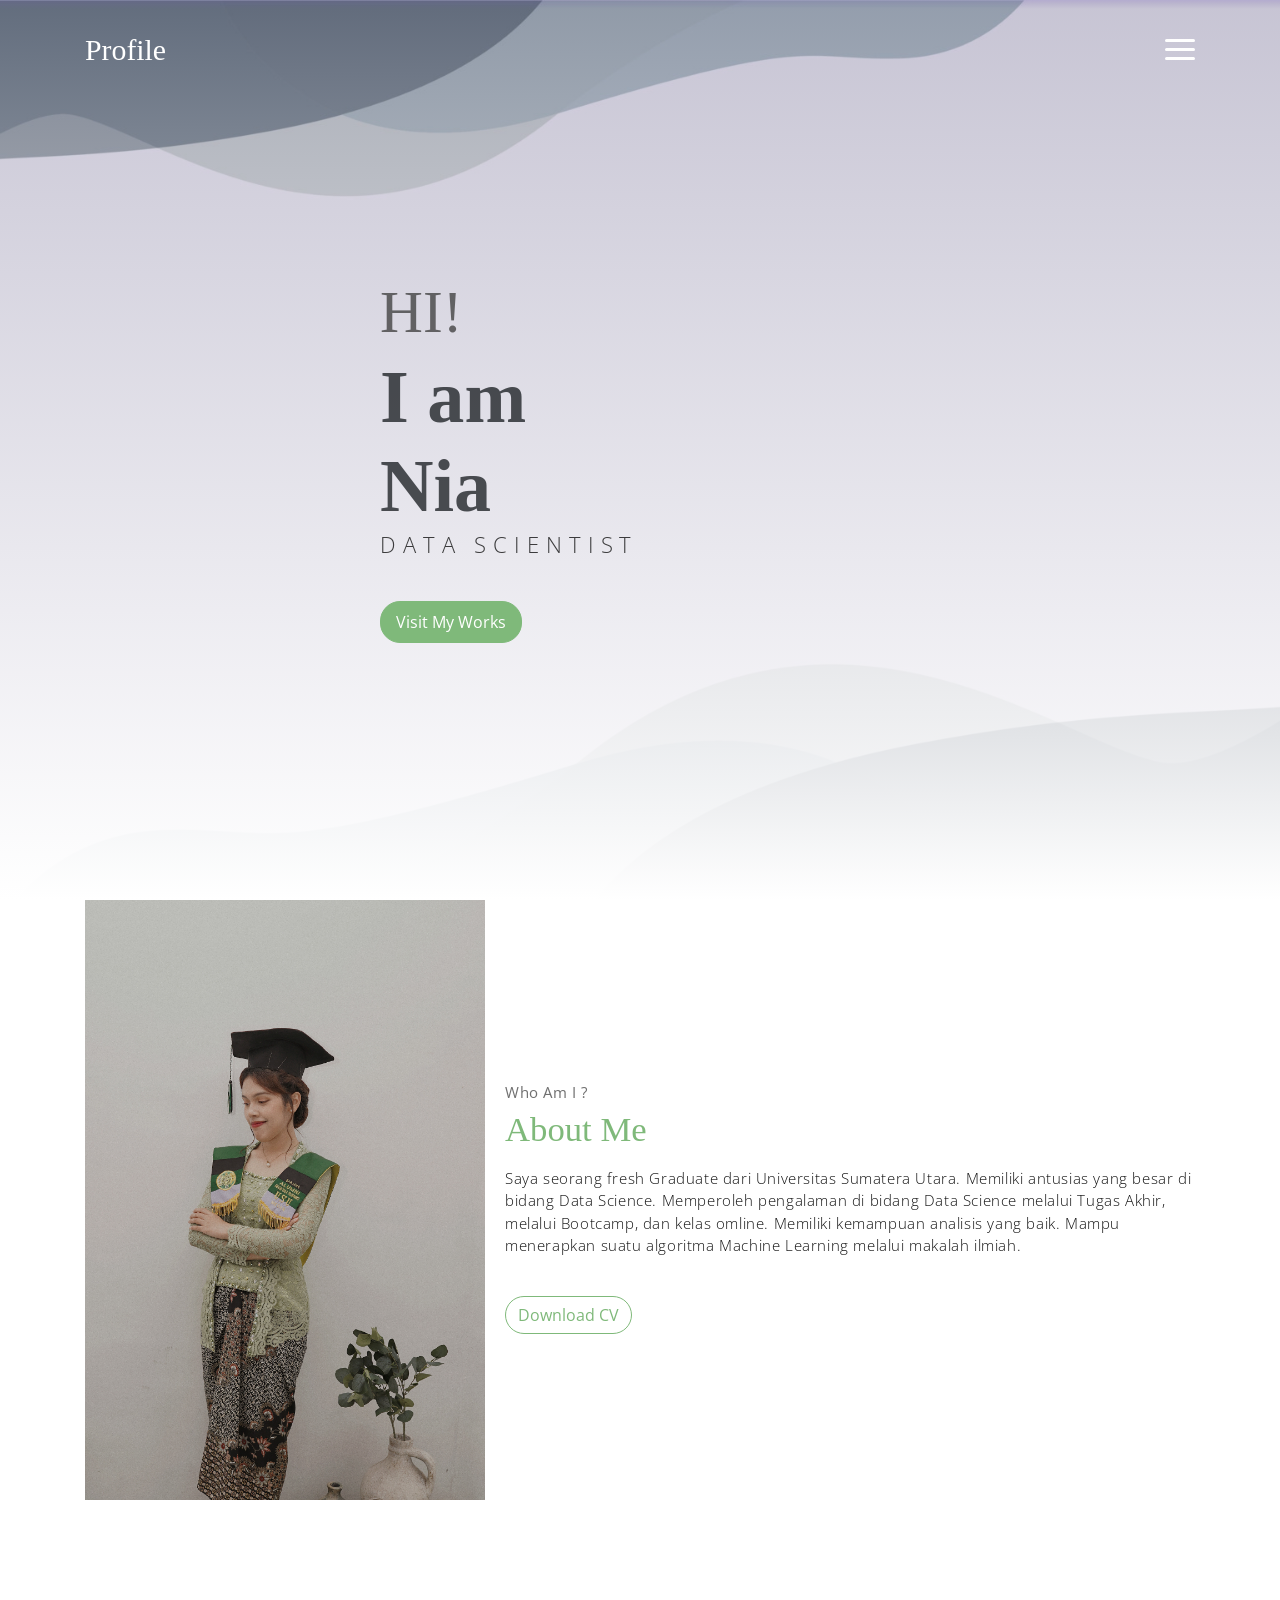
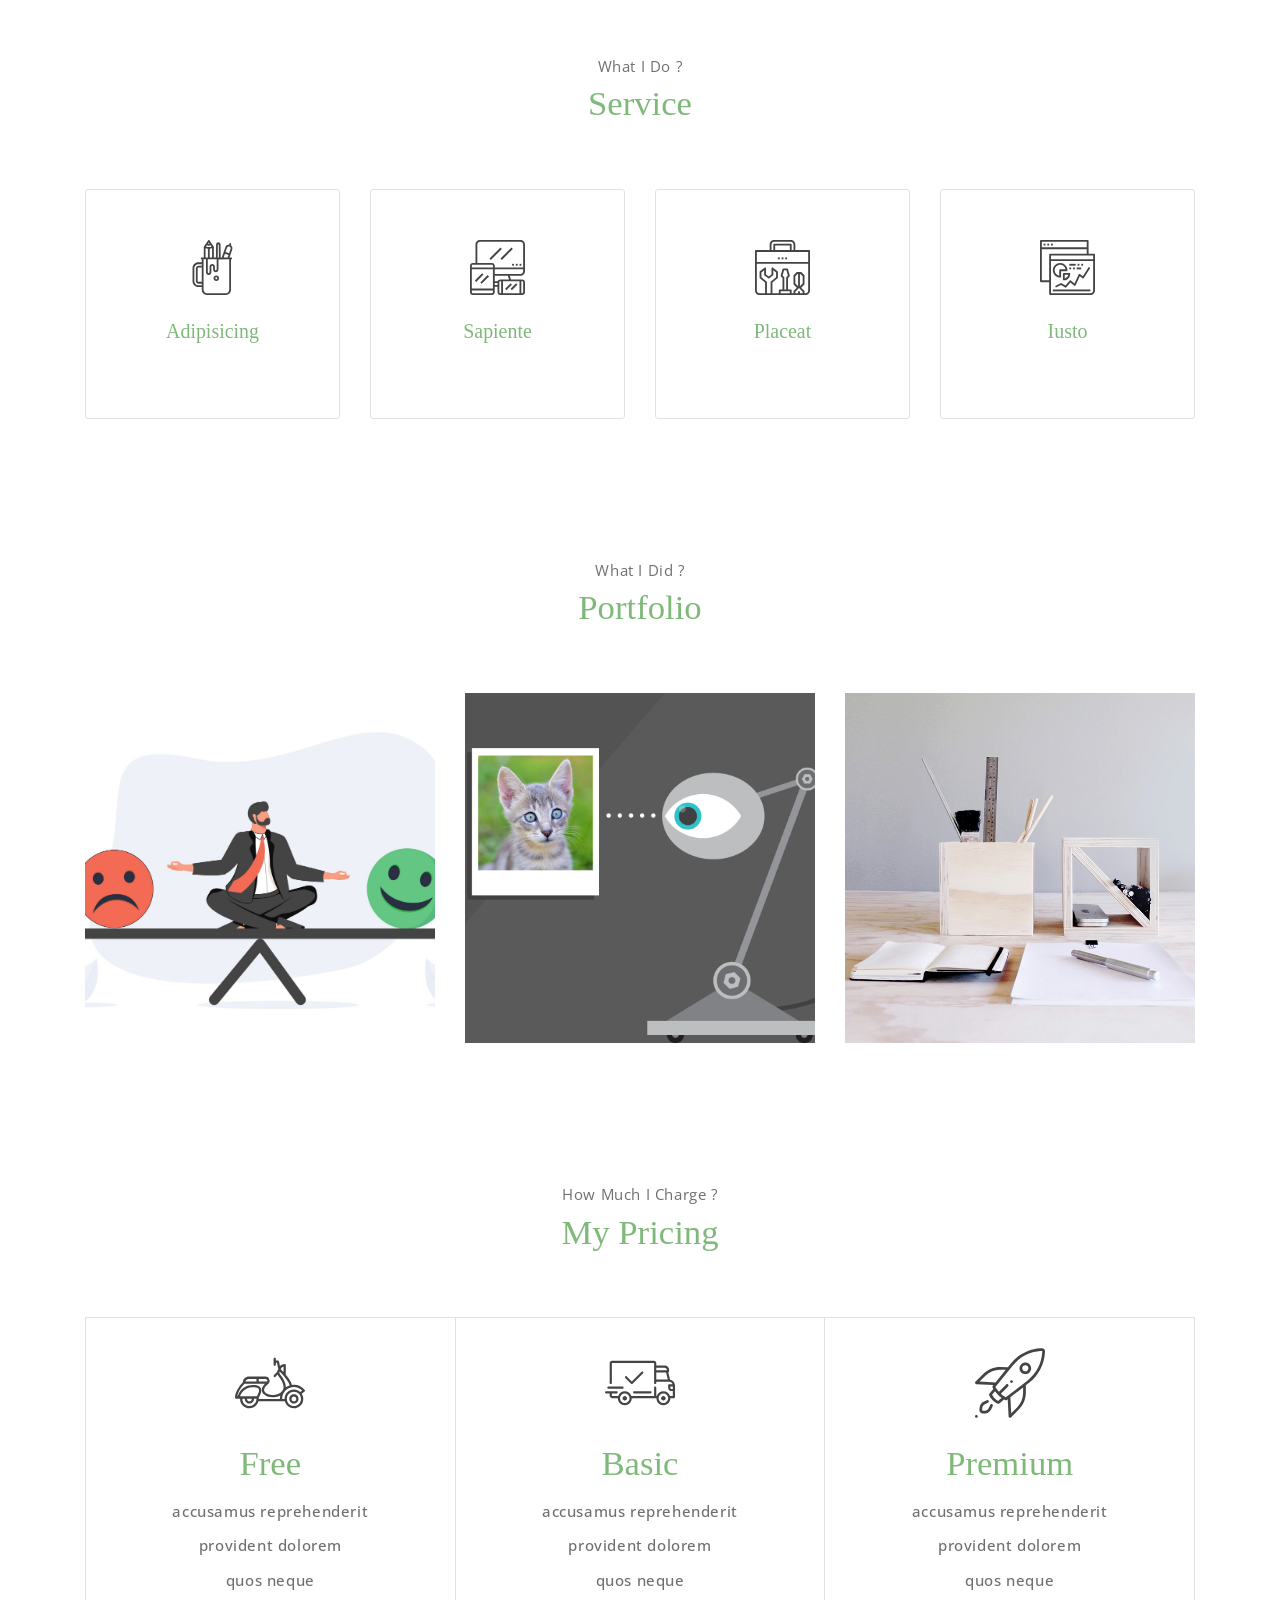
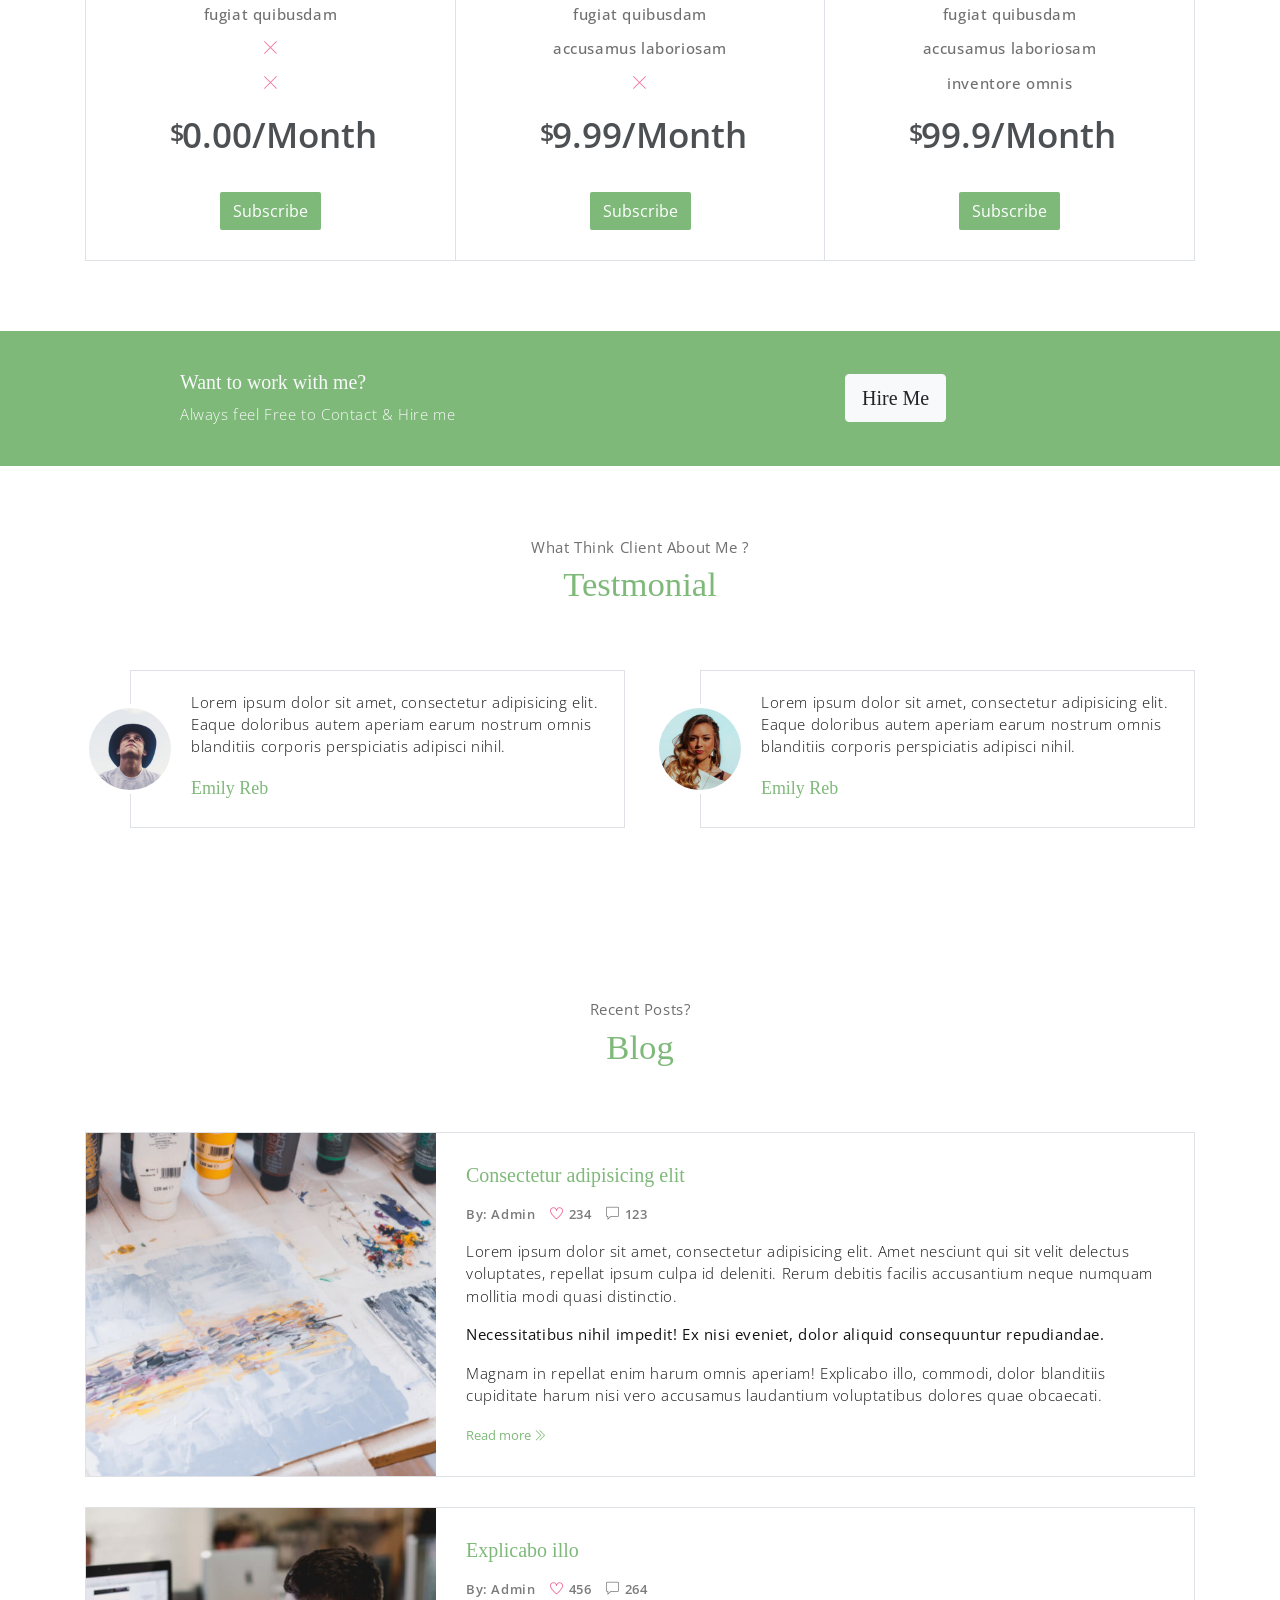
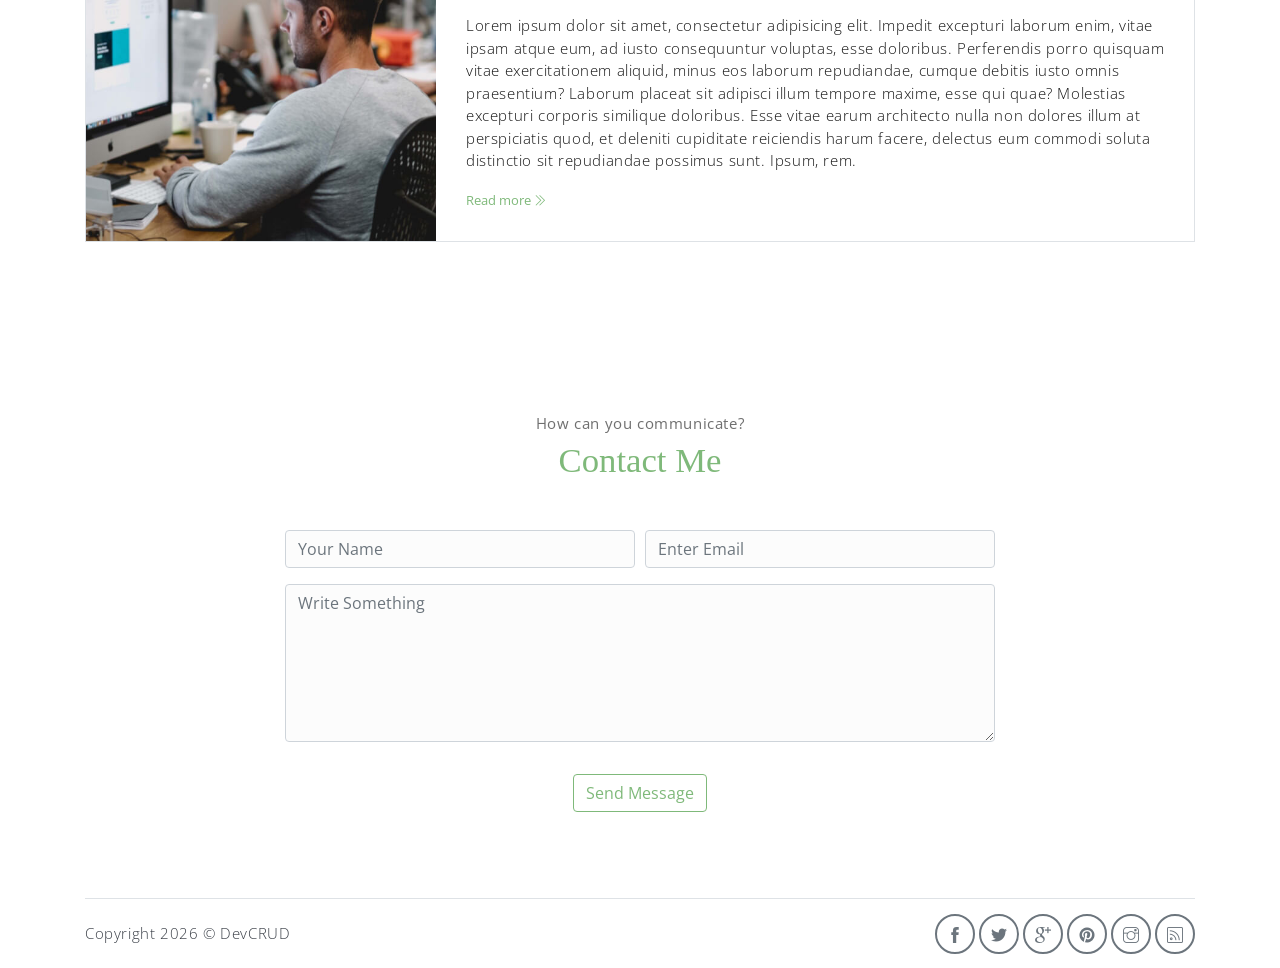
==== commit 030bd990: "add portofolio content" ====
--- a/index.html
+++ b/index.html
@@ -142,22 +142,22 @@
             <div class="row">
                 <div class="col-md-4">
                     <a href="#" class="portfolio-card">
-                        <img src="assets/imgs/folio-1.jpg" class="portfolio-card-img" alt="Download free bootstrap 4 landing page, free boootstrap 4 templates, Download free bootstrap 4.1 landing page, free boootstrap 4.1.1 templates, meyawo Landing page">    
+                        <img src="assets/imgs/SA.jpg" class="portfolio-card-img" alt="Download free bootstrap 4 landing page, free boootstrap 4 templates, Download free bootstrap 4.1 landing page, free boootstrap 4.1.1 templates, meyawo Landing page">    
                         <span class="portfolio-card-overlay">
                             <span class="portfolio-card-caption">
-                                <h4>Web Designing</h5>
-                                <p class="font-weight-normal">Category: Web Templates</p>
+                                <h4>Analysis Sentiment</h5>
+                                <p class="font-weight-normal">Category: ML, NLP, Data Science, Web App</p>
                             </span>                         
                         </span>                     
                     </a>
                 </div>
                 <div class="col-md-4">
                     <a href="#" class="portfolio-card">
-                        <img class="portfolio-card-img" src="assets/imgs/folio-2.jpg" class="img-responsive rounded" alt="Download free bootstrap 4 landing page, free boootstrap 4 templates, Download free bootstrap 4.1 landing page, free boootstrap 4.1.1 templates, meyawo Landing page">
+                        <img class="portfolio-card-img" src="assets/imgs/CV.png" class="img-responsive rounded" alt="Download free bootstrap 4 landing page, free boootstrap 4 templates, Download free bootstrap 4.1 landing page, free boootstrap 4.1.1 templates, meyawo Landing page">
                         <span class="portfolio-card-overlay">
                             <span class="portfolio-card-caption">
-                                <h4>Web Designing</h5>
-                                <p class="font-weight-normal">Category: Web Templates</p>
+                                <h4>Image Classification</h5>
+                                <p class="font-weight-normal">Category: Deep Learning, Computer Vision, Web App</p>
                             </span>                         
                         </span>                         
                     </a>
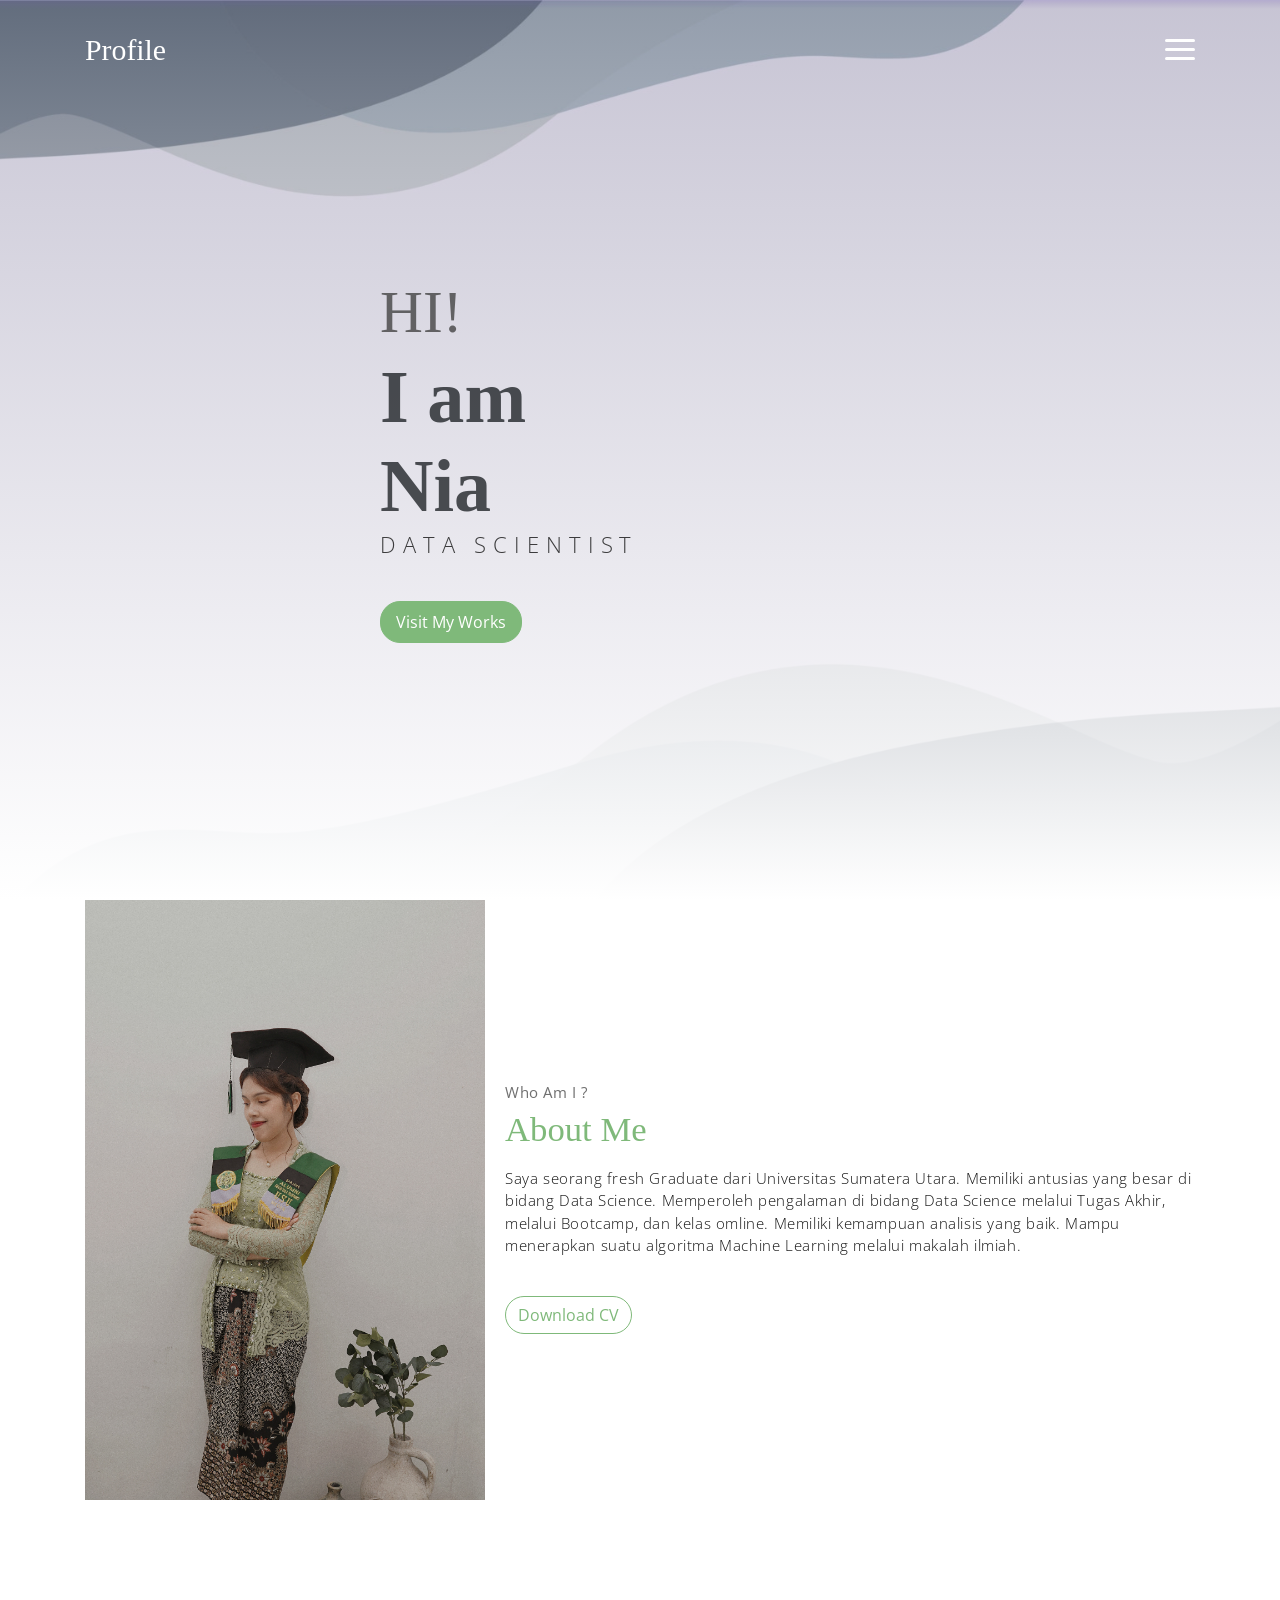
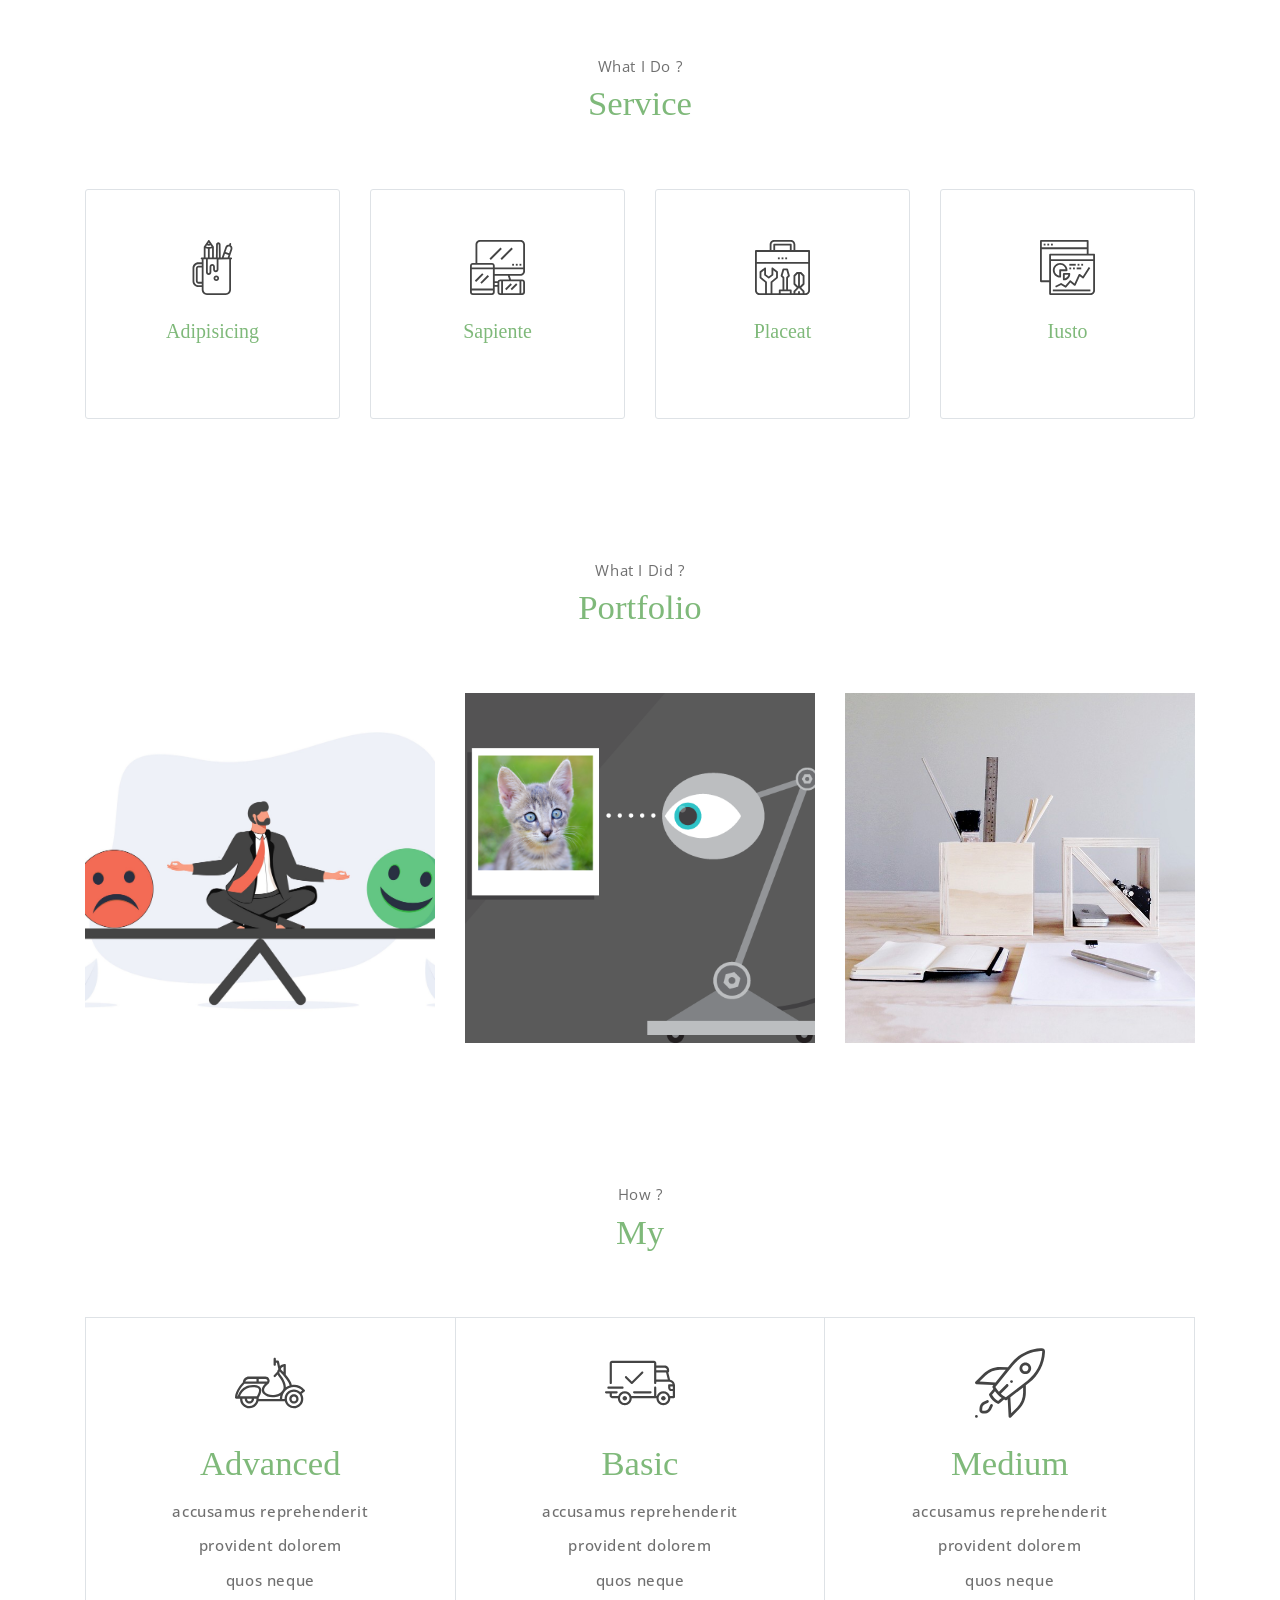
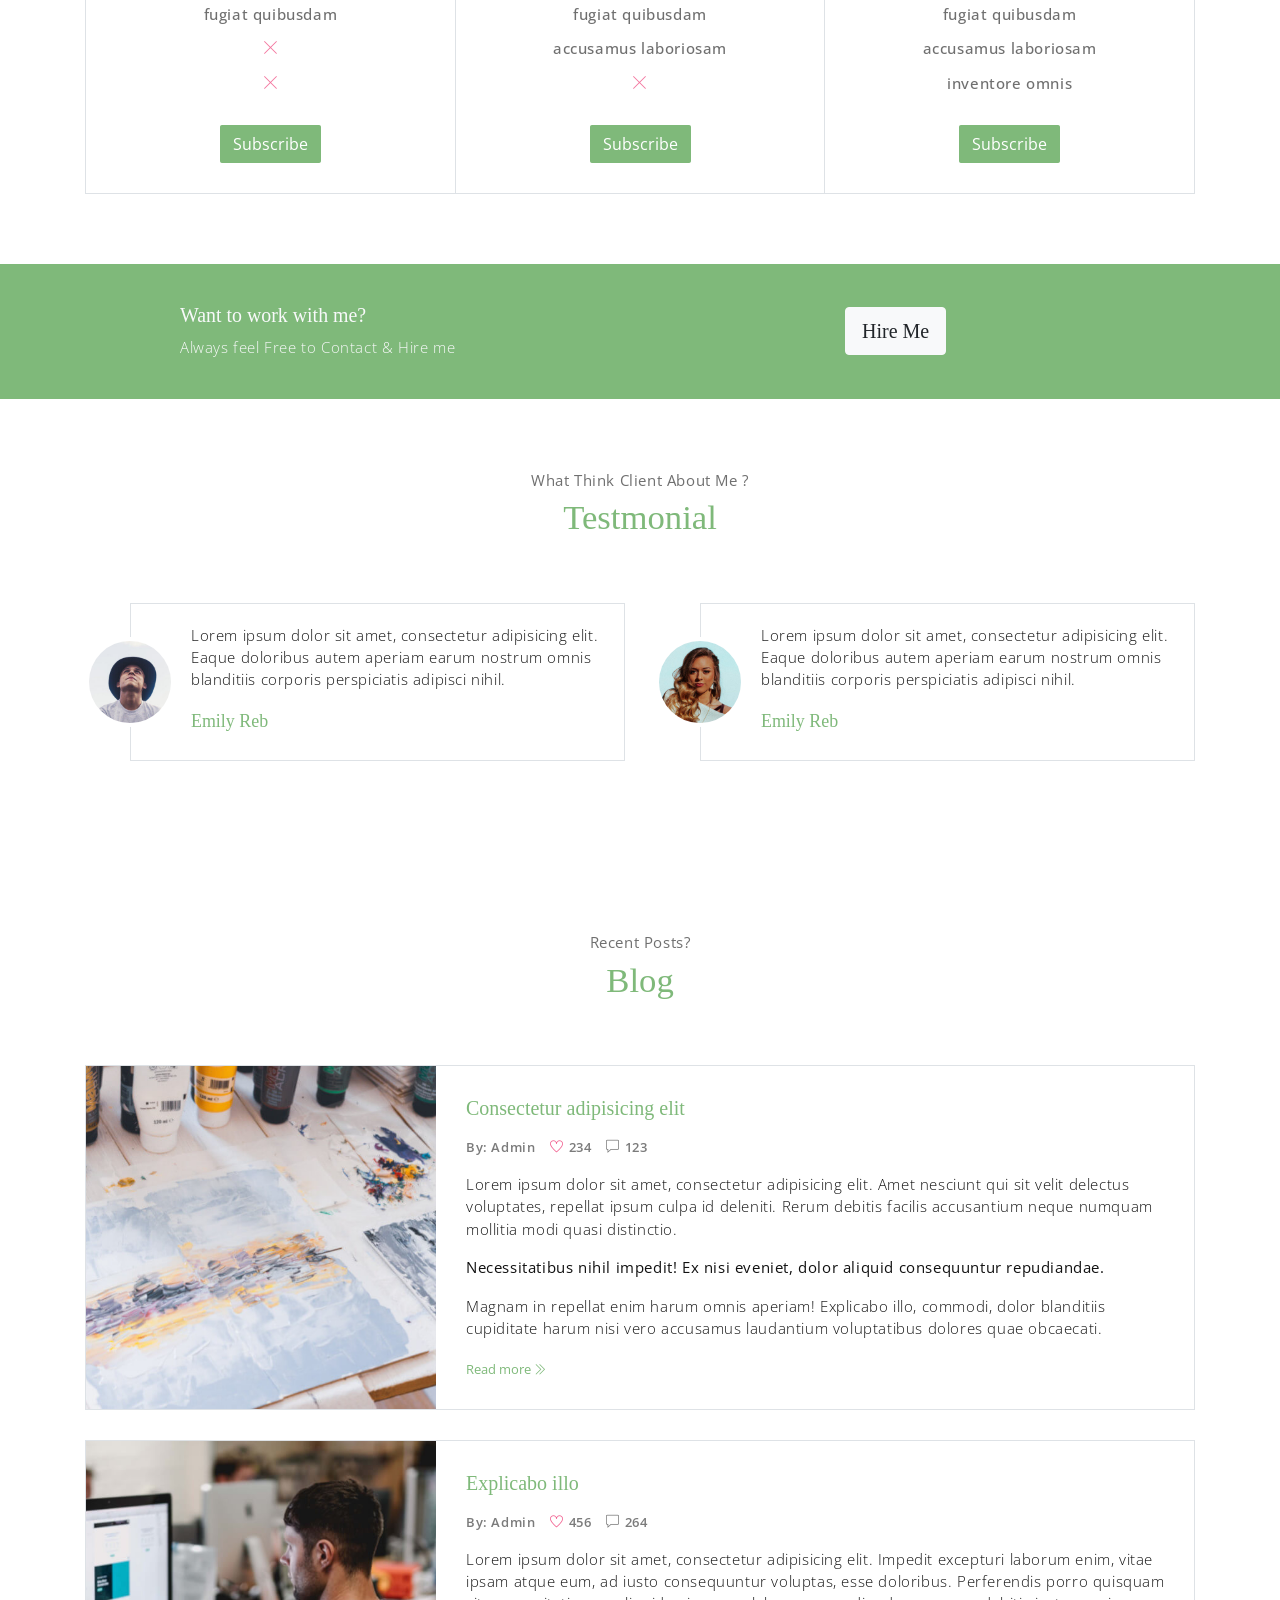
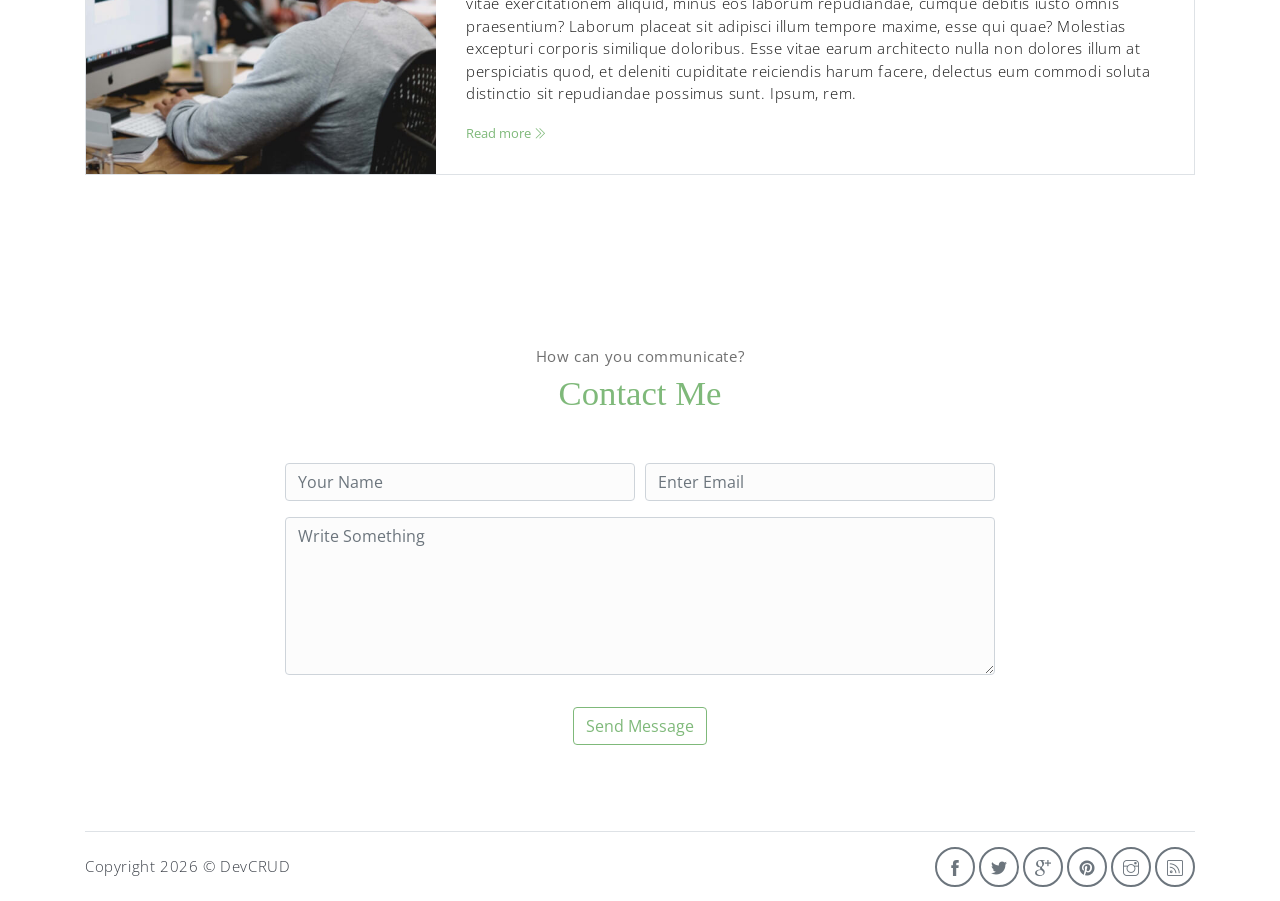
==== commit bfcbd4c0: "change some content" ====
--- a/index.html
+++ b/index.html
@@ -168,7 +168,7 @@
                         <span class="portfolio-card-overlay">
                             <span class="portfolio-card-caption">
                                 <h4>Web Designing</h5>
-                                <p class="font-weight-normal">Category: Web Templates</p>
+                                <p class="font-weight-normal">Category: Web Aoo, Flask, Python</p>
                             </span>                         
                         </span>                     
                     </a>
@@ -180,8 +180,8 @@
     <!-- pricing section -->
     <section class="section" id="pricing">
         <div class="container text-center">
-            <p class="section-subtitle">How Much I Charge ?</p>
-            <h6 class="section-title mb-6">My Pricing</h6>
+            <p class="section-subtitle">How  ?</p>
+            <h6 class="section-title mb-6">My</h6>
             <!-- row -->
             <div class="pricing-wrapper">
                 <div class="pricing-card">
@@ -189,7 +189,7 @@
                         <img class="pricing-card-icon" src="assets/imgs/scooter.svg" alt="Download free bootstrap 4 landing page, free boootstrap 4 templates, Download free bootstrap 4.1 landing page, free boootstrap 4.1.1 templates, meyawo Landing page">
                     </div>
                     <div class="pricing-card-body">
-                        <h6 class="pricing-card-title">Free</h6>
+                        <h6 class="pricing-card-title">Advanced</h6>
                         <div class="pricing-card-list">
                             <p>accusamus reprehenderit</p>
                             <p>provident dolorem </p>
@@ -200,8 +200,8 @@
                         </div>
                     </div>
                     <div class="pricing-card-footer">
-                        <span>$</span>
-                        <span>0.00/Month</span>
+                        <span></span>
+                        <span></span>
                     </div>
                     <a href="#" class="btn btn-primary mt-3 pricing-card-btn">Subscribe</a>
                 </div>
@@ -221,8 +221,8 @@
                         </div>
                     </div>
                     <div class="pricing-card-footer">
-                        <span>$</span>
-                        <span>9.99/Month</span>
+                        <span></span>
+                        <span></span>
                     </div>
                     <a href="#" class="btn btn-primary mt-3 pricing-card-btn">Subscribe</a>
                 </div>
@@ -231,7 +231,7 @@
                         <img class="pricing-card-icon" src="assets/imgs/startup.svg" alt="Download free bootstrap 4 landing page, free boootstrap 4 templates, Download free bootstrap 4.1 landing page, free boootstrap 4.1.1 templates, meyawo Landing page">
                     </div>
                     <div class="pricing-card-body">
-                        <h6 class="pricing-card-title">Premium</h6>
+                        <h6 class="pricing-card-title">Medium</h6>
                         <div class="pricing-card-list">
                             <p>accusamus reprehenderit</p>
                             <p>provident dolorem </p>
@@ -242,8 +242,8 @@
                         </div>
                     </div>
                     <div class="pricing-card-footer">
-                        <span>$</span>
-                        <span>99.9/Month</span>
+                        <span></span>
+                        <span></span>
                     </div>
                     <a href="#" class="btn btn-primary mt-3 pricing-card-btn">Subscribe</a>
                 </div>
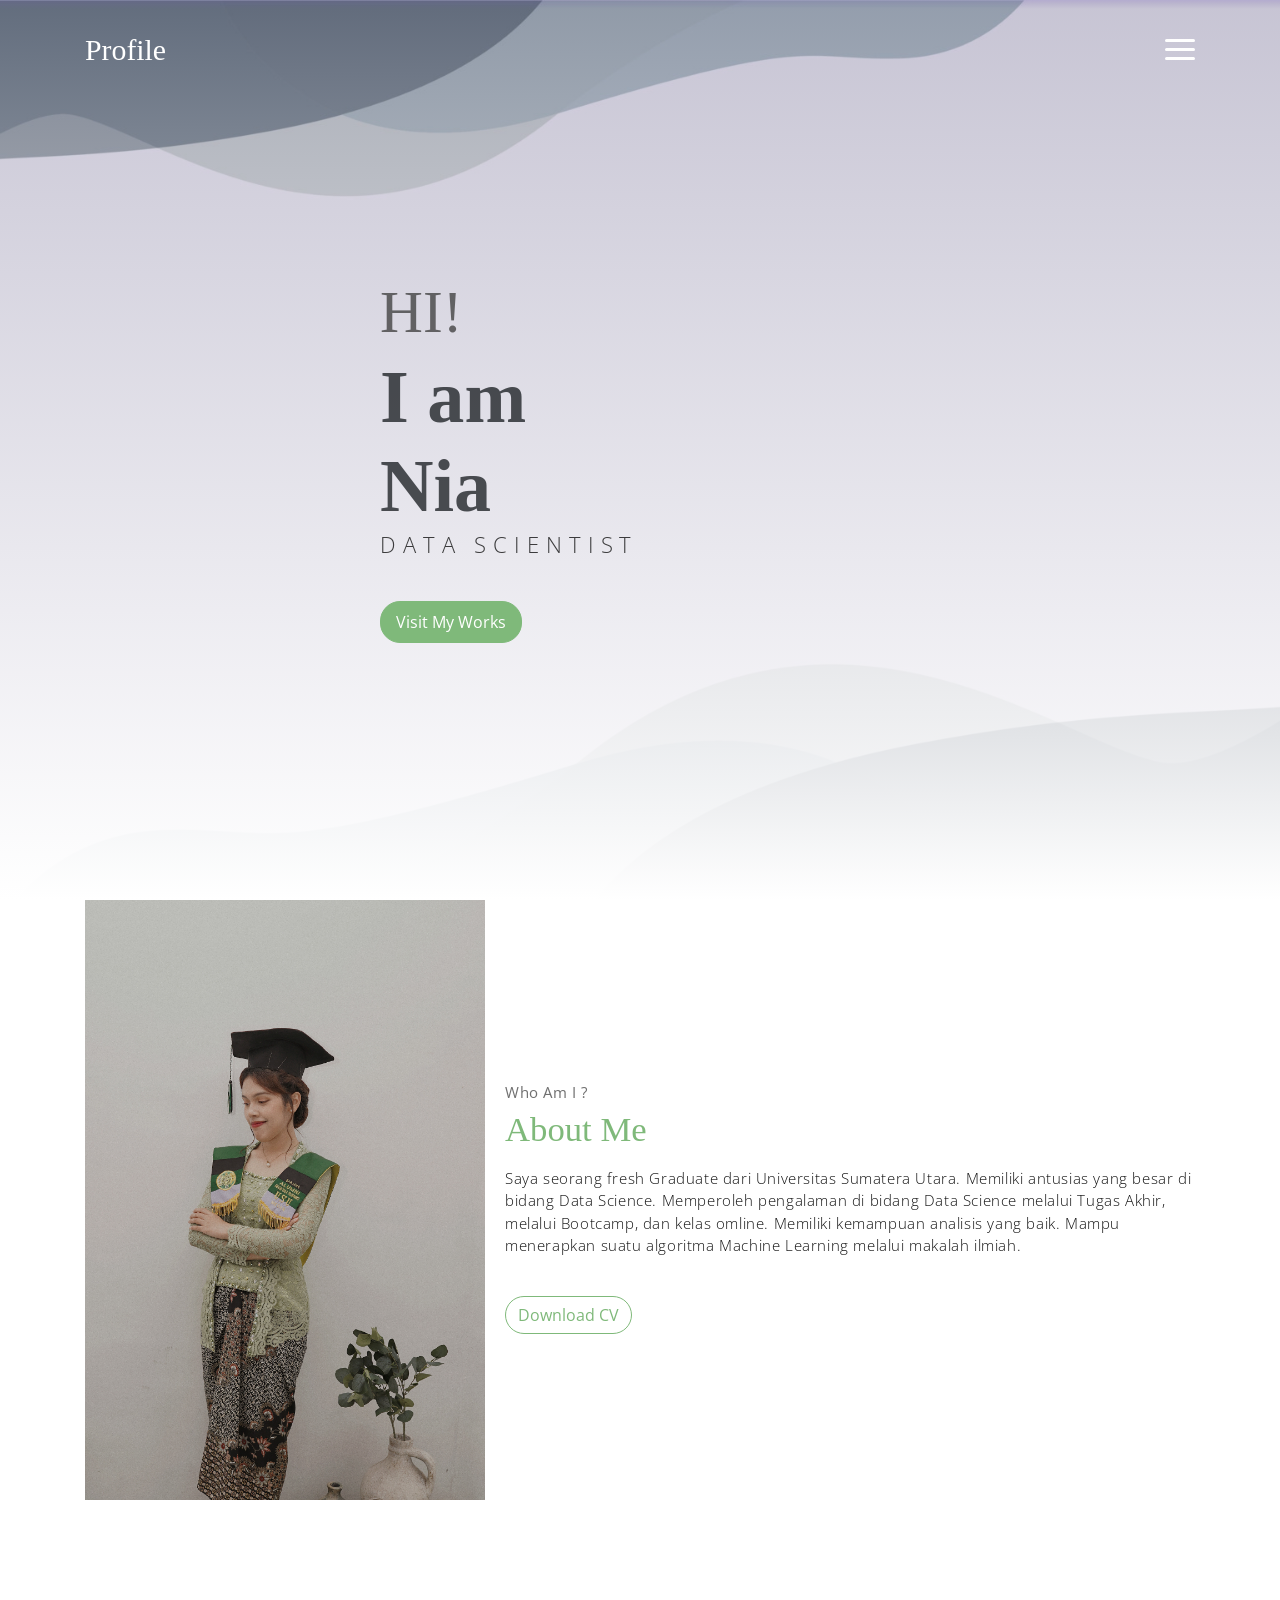
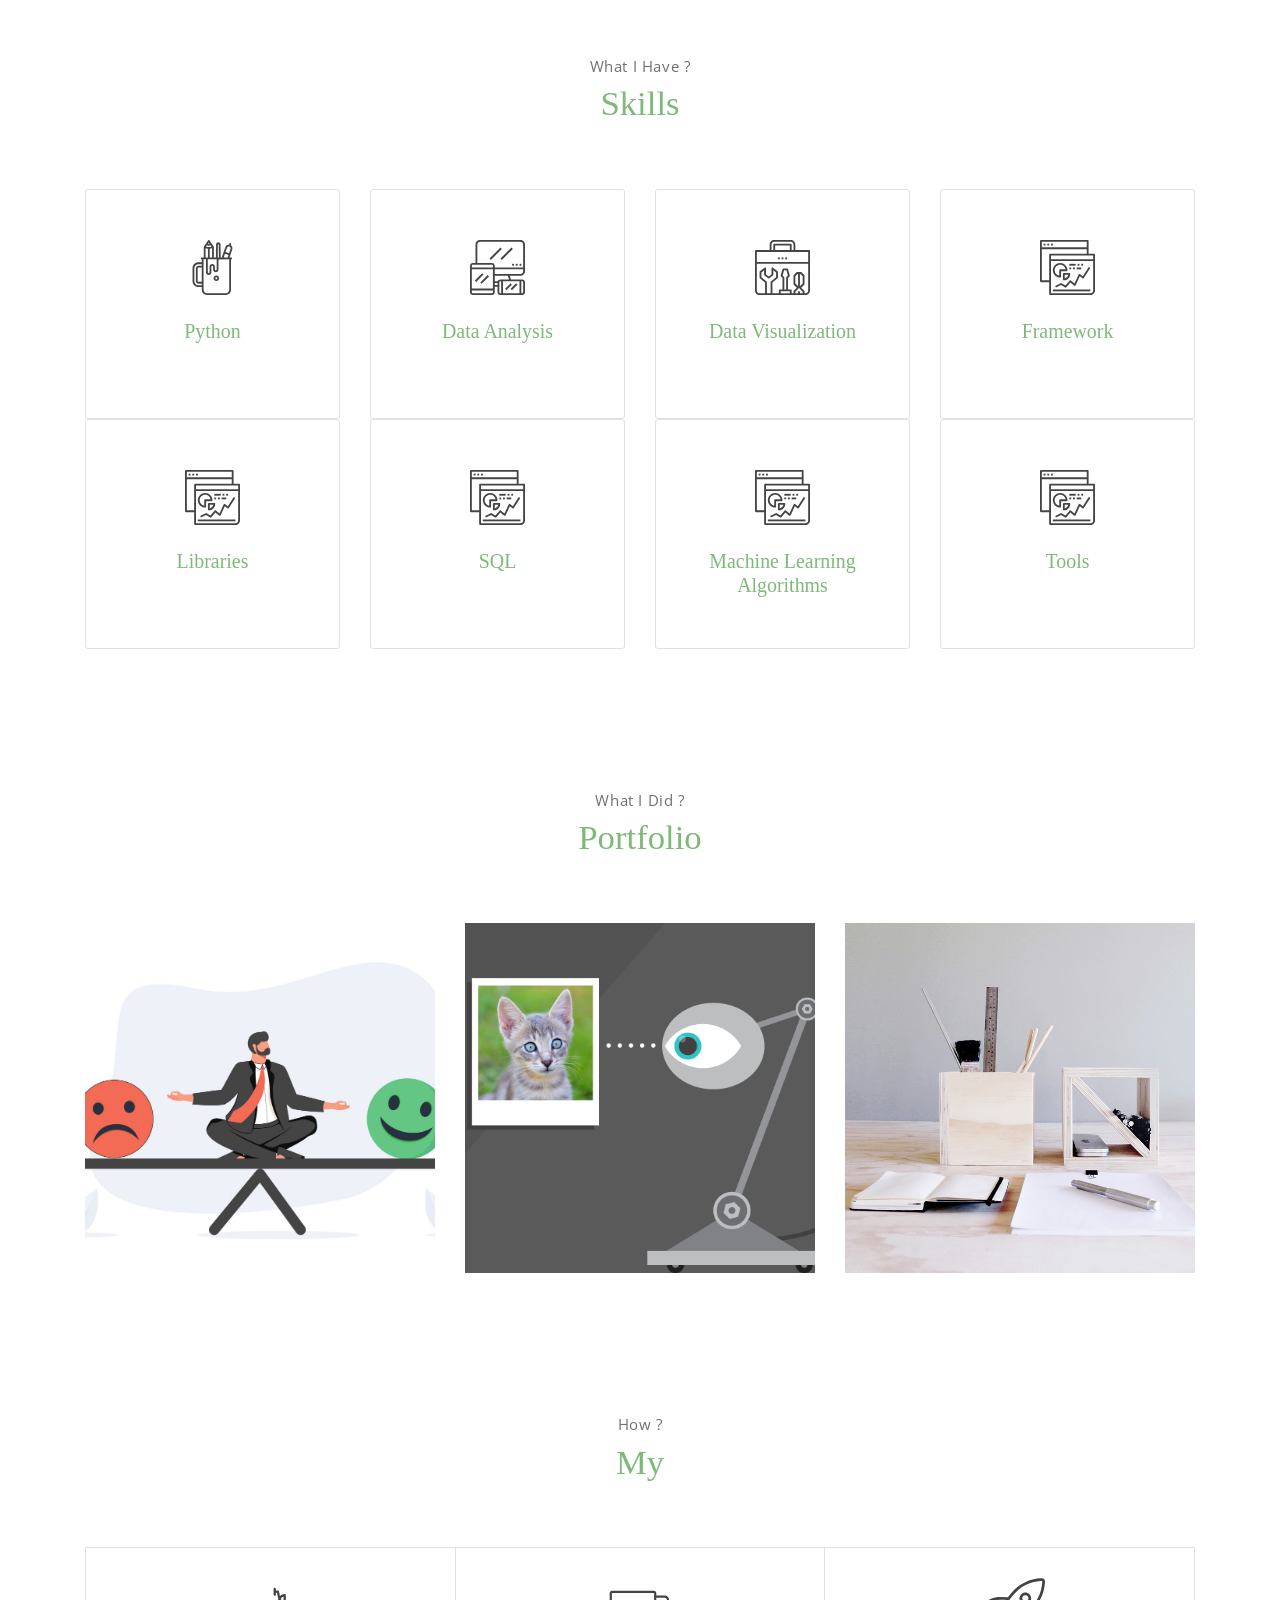
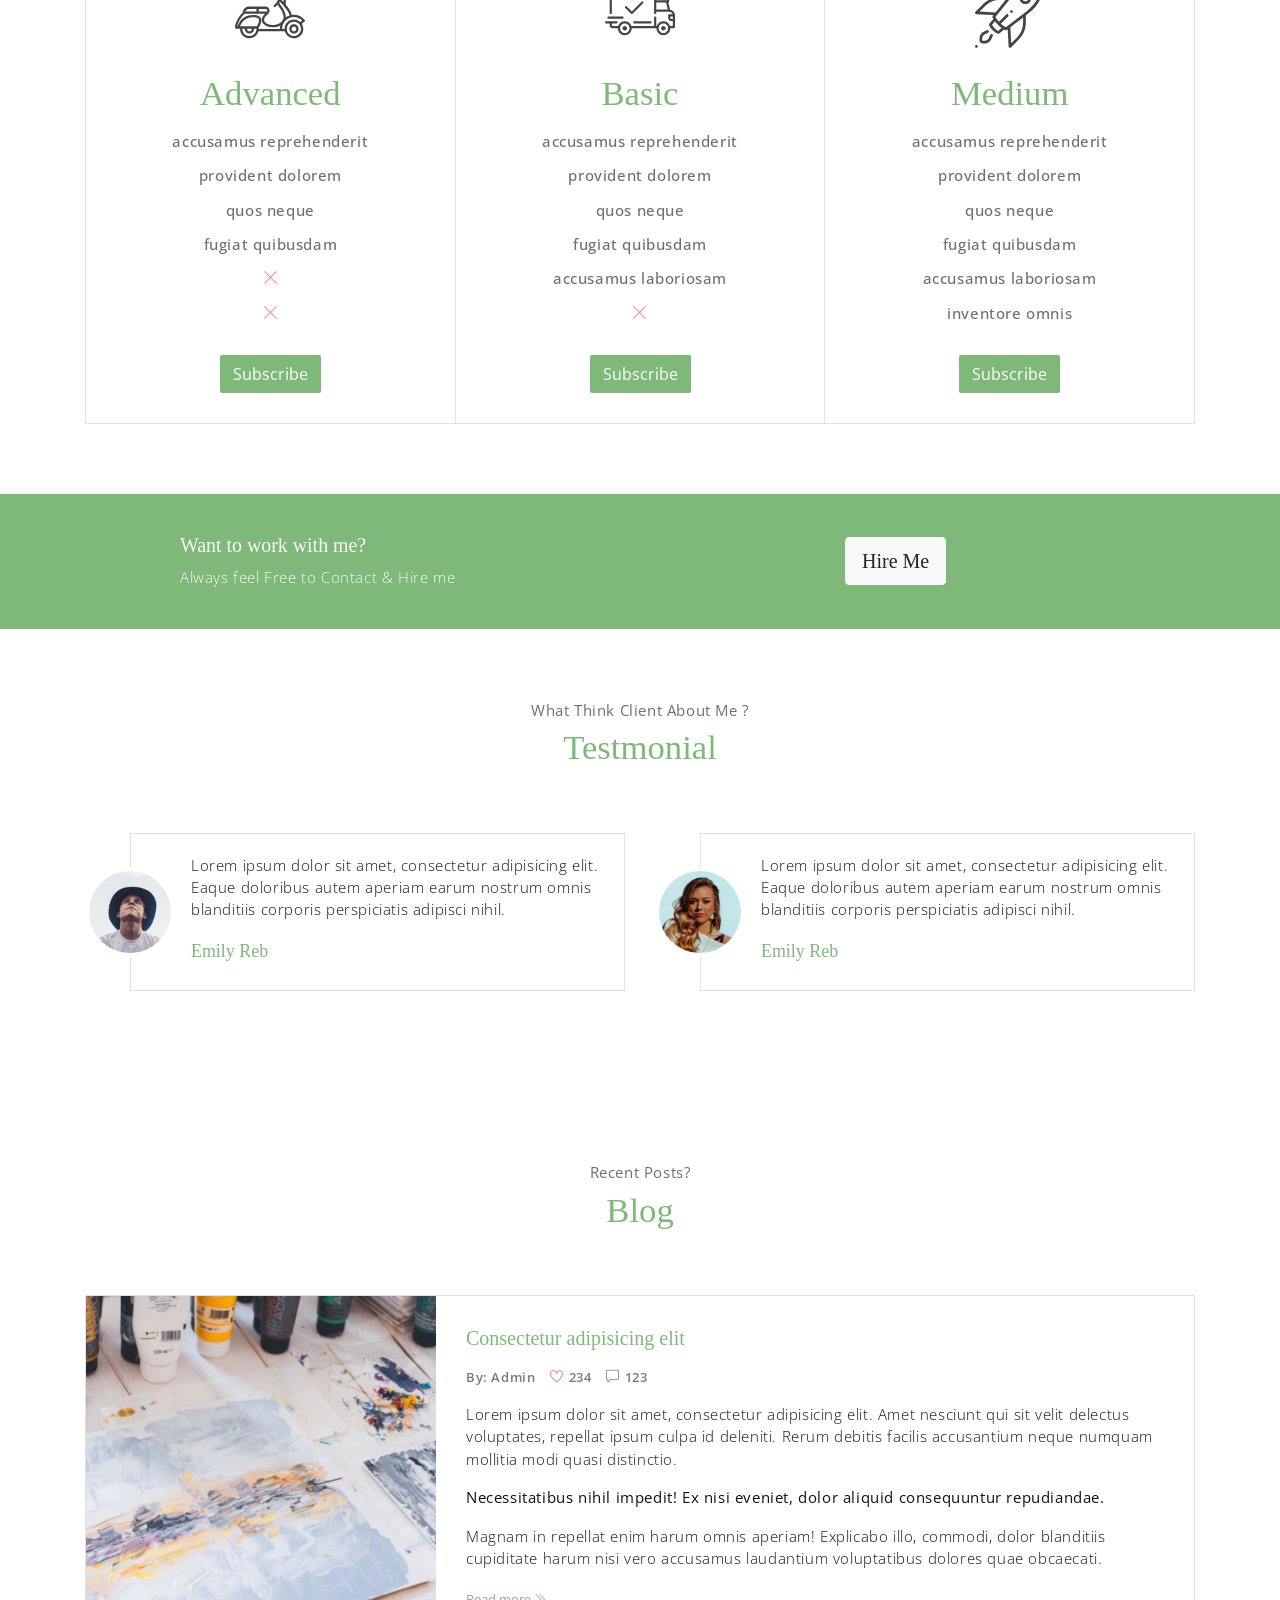
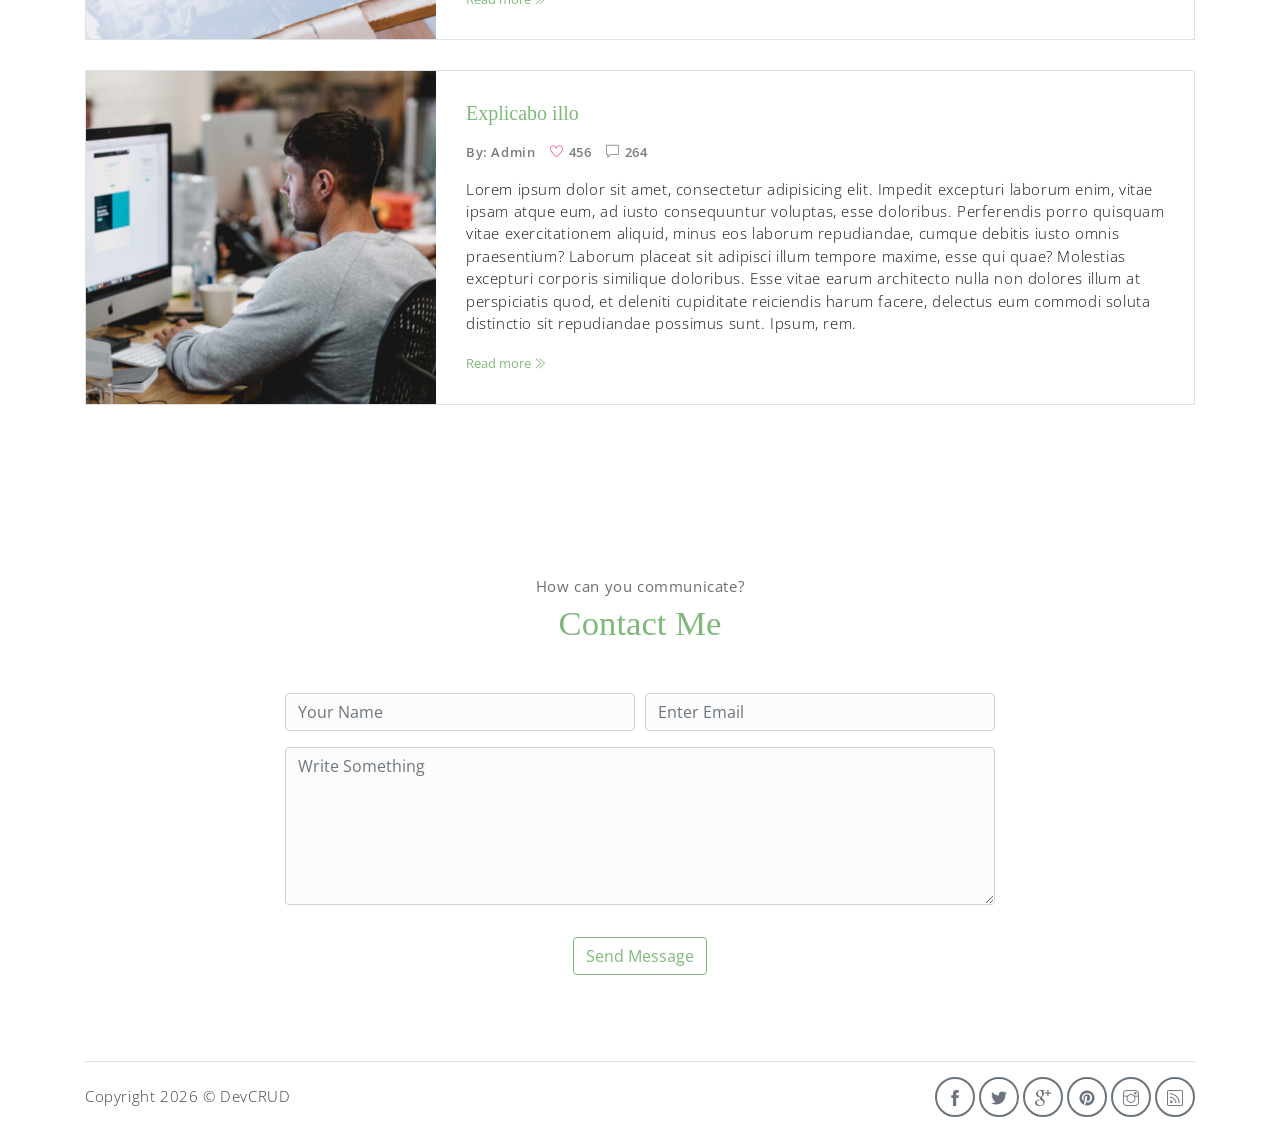
==== commit dc6bc15b: "add skills" ====
--- a/index.html
+++ b/index.html
@@ -89,16 +89,18 @@
     <!-- service section -->
     <section class="section" id="service">
         <div class="container text-center">
-            <p class="section-subtitle">What I Do ?</p>
-            <h6 class="section-title mb-6">Service</h6>
+            <p class="section-subtitle">What I Have ?</p>
+            <h6 class="section-title mb-6">Skills</h6>
             <!-- row -->
             <div class="row">
                 <div class="col-md-6 col-lg-3">
                     <div class="service-card">
                         <div class="body">
                             <img src="assets/imgs/pencil-case.svg" alt="Download free bootstrap 4 landing page, free boootstrap 4 templates, Download free bootstrap 4.1 landing page, free boootstrap 4.1.1 templates, meyawo Landing page" class="icon">
-                            <h6 class="title">Adipisicing</h6>
-                            <p class="subtitle">Labore velit culpa adipisci excepturi consequuntur itaque in nam molestias dolorem iste quod.</p>
+                            <h6 class="title">Python</h6>
+                            <p class="subtitle">
+                                Excellent data structure and Object Oriented Programming skills.
+                            </p>
                         </div>
                     </div>
                 </div>
@@ -106,8 +108,8 @@
                     <div class="service-card">
                         <div class="body">
                             <img src="assets/imgs/responsive.svg" alt="Download free bootstrap 4 landing page, free boootstrap 4 templates, Download free bootstrap 4.1 landing page, free boootstrap 4.1.1 templates, meyawo Landing page" class="icon">
-                            <h6 class="title">Sapiente</h6>
-                            <p class="subtitle">Labore velit culpa adipisci excepturi consequuntur itaque in nam molestias dolorem iste quod.</p>
+                            <h6 class="title">Data Analysis</h6>
+                            <p class="subtitle">Familiar with data management and manipulation tools such as Pandas and Numpy.</p>
                         </div>
                     </div>
                 </div>
@@ -115,8 +117,8 @@
                     <div class="service-card">
                         <div class="body">
                             <img src="assets/imgs/toolbox.svg" alt="Download free bootstrap 4 landing page, free boootstrap 4 templates, Download free bootstrap 4.1 landing page, free boootstrap 4.1.1 templates, meyawo Landing page" class="icon">
-                            <h6 class="title">Placeat</h6>
-                            <p class="subtitle">Labore velit culpa adipisci excepturi consequuntur itaque in nam molestias dolorem iste quod.</p>
+                            <h6 class="title">Data Visualization</h6>
+                            <p class="subtitle">Presents visualization data very well, using tools like Matplotlib, Seaborn, and Tableau.</p>
                         </div>
                     </div>
                 </div>
@@ -124,12 +126,50 @@
                     <div class="service-card">
                         <div class="body">
                             <img src="assets/imgs/analytics.svg" alt="Download free bootstrap 4 landing page, free boootstrap 4 templates, Download free bootstrap 4.1 landing page, free boootstrap 4.1.1 templates, meyawo Landing page" class="icon">
-                            <h6 class="title">Iusto</h6>
-                            <p class="subtitle">Labore velit culpa adipisci excepturi consequuntur itaque in nam molestias dolorem iste quod.</p>
+                            <h6 class="title">Framework</h6>
+                            <p class="subtitle">Familiar and able to use Python frameworks such as Flask and Django very well.</p>
                         </div>
                     </div>
                 </div>
             </div><!-- end of row -->
+            <div class="row">
+                <div class="col-md-6 col-lg-3">
+                    <div class="service-card">
+                        <div class="body">
+                            <img src="assets/imgs/analytics.svg" alt="Download free bootstrap 4 landing page, free boootstrap 4 templates, Download free bootstrap 4.1 landing page, free boootstrap 4.1.1 templates, meyawo Landing page" class="icon">
+                            <h6 class="title">Libraries</h6>
+                            <p class="subtitle">Familiar with many libraries such as Scikit-learn, TensorFlow, Keras, NLTK, and OpenCV.</p>
+                        </div>
+                    </div>
+                </div>
+                <div class="col-md-6 col-lg-3">
+                    <div class="service-card">
+                        <div class="body">
+                            <img src="assets/imgs/analytics.svg" alt="Download free bootstrap 4 landing page, free boootstrap 4 templates, Download free bootstrap 4.1 landing page, free boootstrap 4.1.1 templates, meyawo Landing page" class="icon">
+                            <h6 class="title">SQL</h6>
+                            <p class="subtitle">Good query capabilities. Familiar with PostgreSQL, MySQL, and SQLite.</p>
+                        </div>
+                    </div>
+                </div>
+                <div class="col-md-6 col-lg-3">
+                    <div class="service-card">
+                        <div class="body">
+                            <img src="assets/imgs/analytics.svg" alt="Download free bootstrap 4 landing page, free boootstrap 4 templates, Download free bootstrap 4.1 landing page, free boootstrap 4.1.1 templates, meyawo Landing page" class="icon">
+                            <h6 class="title">Machine Learning Algorithms</h6>
+                            <p class="subtitle">Familiar with various ML algorithms in regression, classification, and prediction problems.</p>
+                        </div>
+                    </div>
+                </div>
+                <div class="col-md-6 col-lg-3">
+                    <div class="service-card">
+                        <div class="body">
+                            <img src="assets/imgs/analytics.svg" alt="Download free bootstrap 4 landing page, free boootstrap 4 templates, Download free bootstrap 4.1 landing page, free boootstrap 4.1.1 templates, meyawo Landing page" class="icon">
+                            <h6 class="title">Tools</h6>
+                            <p class="subtitle">Familiar with IT Tools such as VSCode, Git, Jupyter Notebook and KNIME.</p>
+                        </div>
+                    </div>
+                </div>
+            </div>
         </div>
     </section><!-- end of service section -->
 
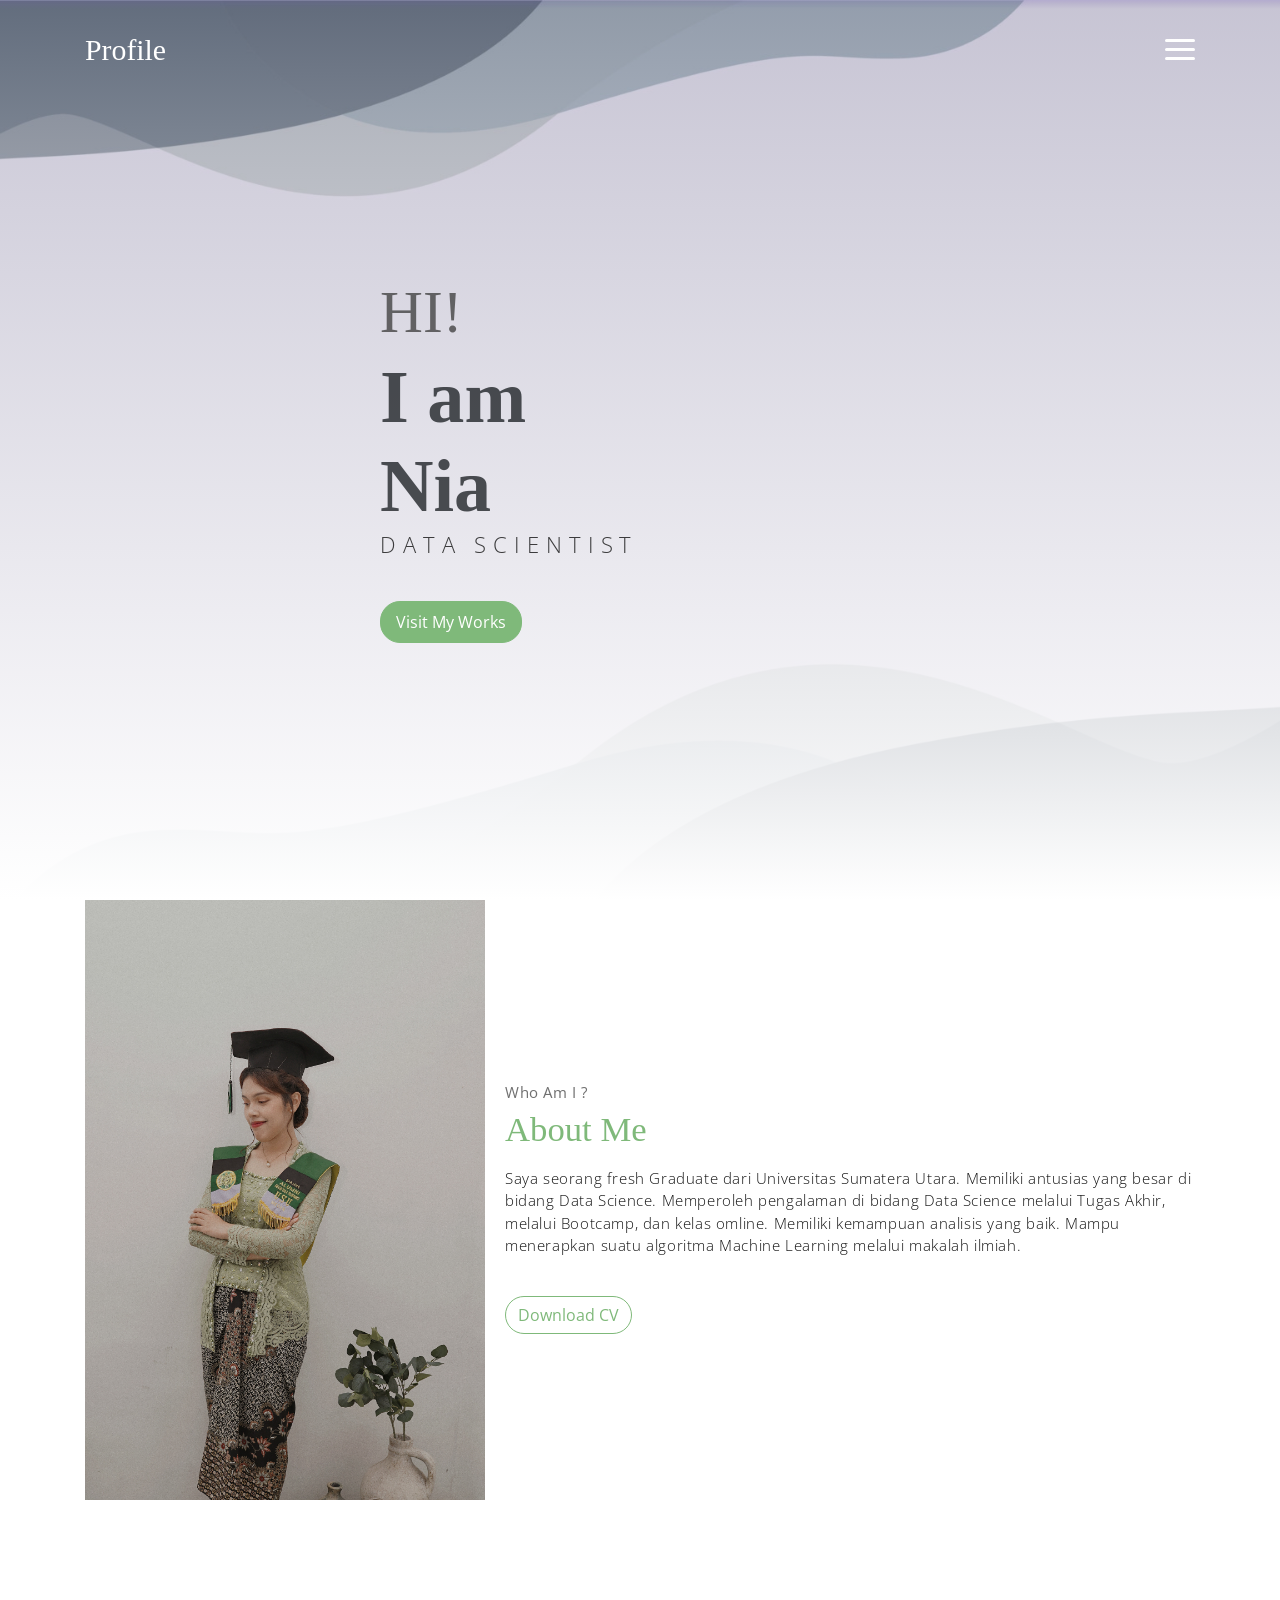
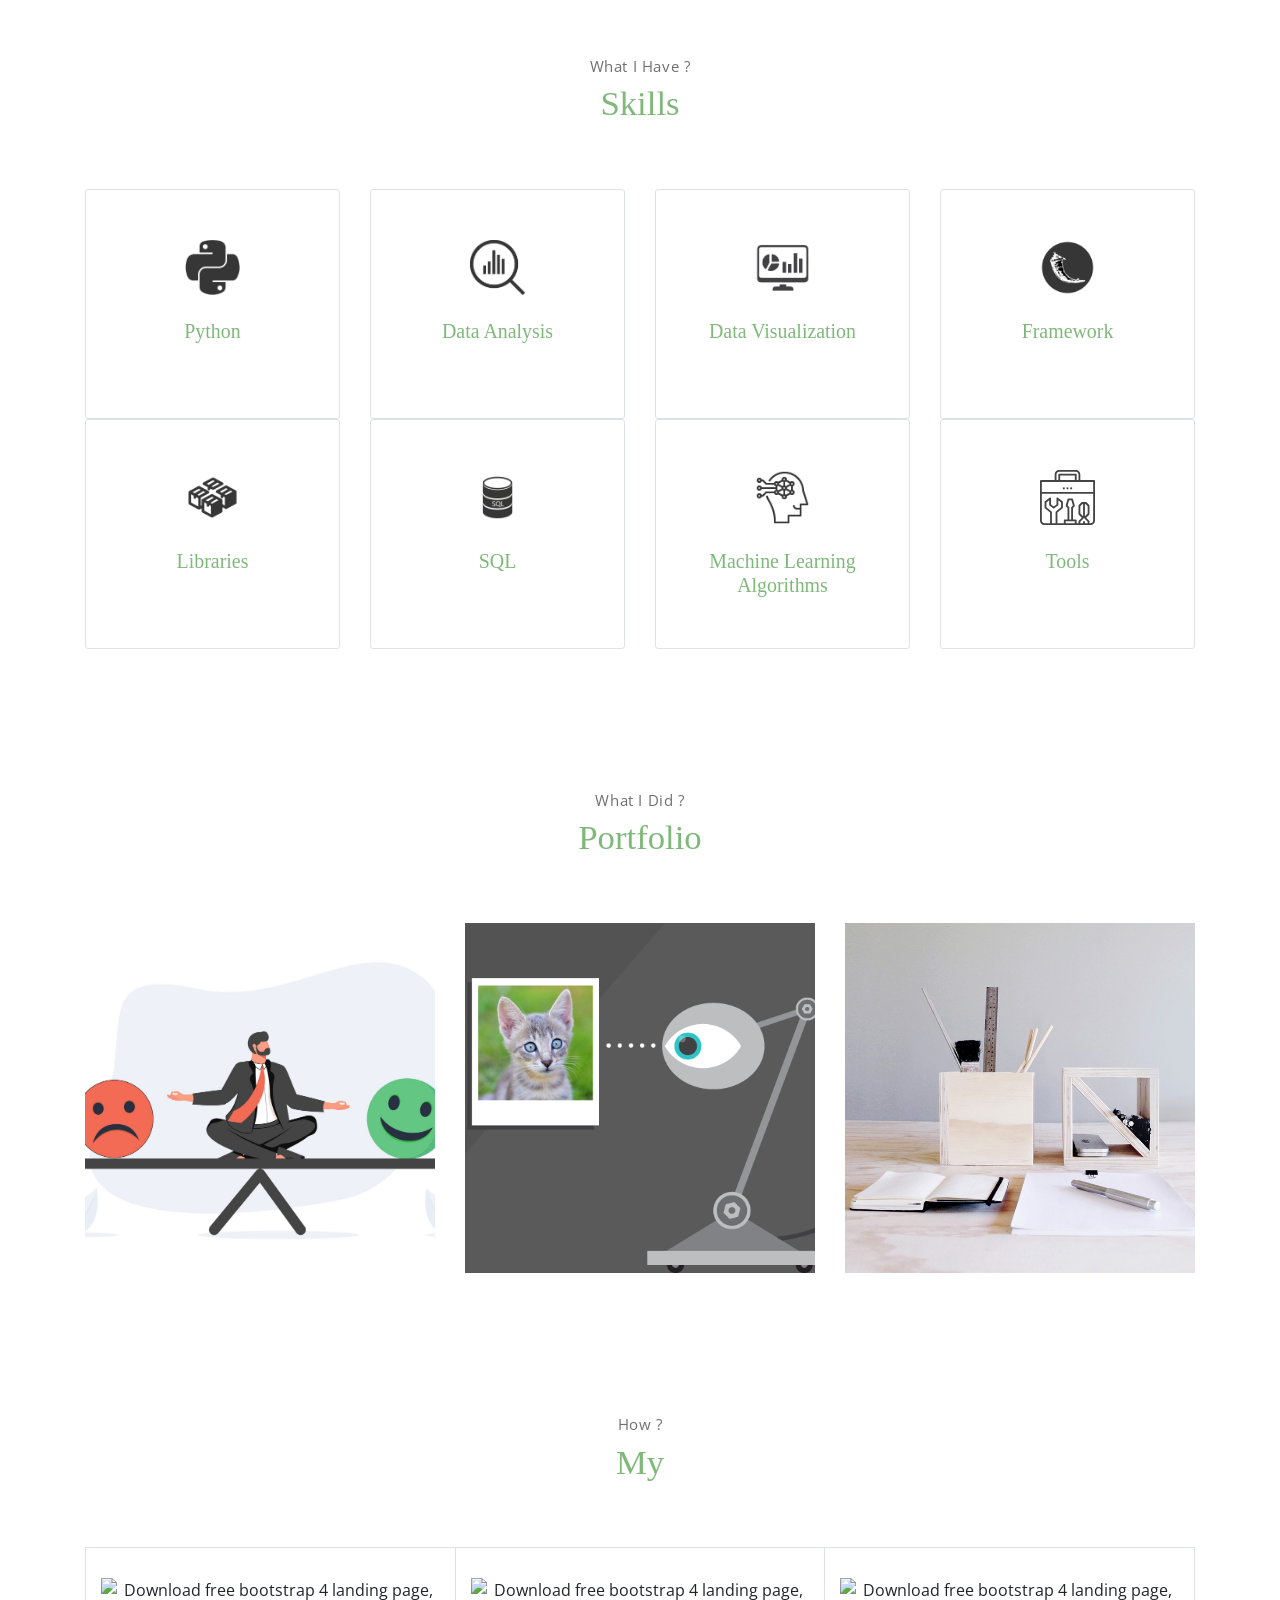
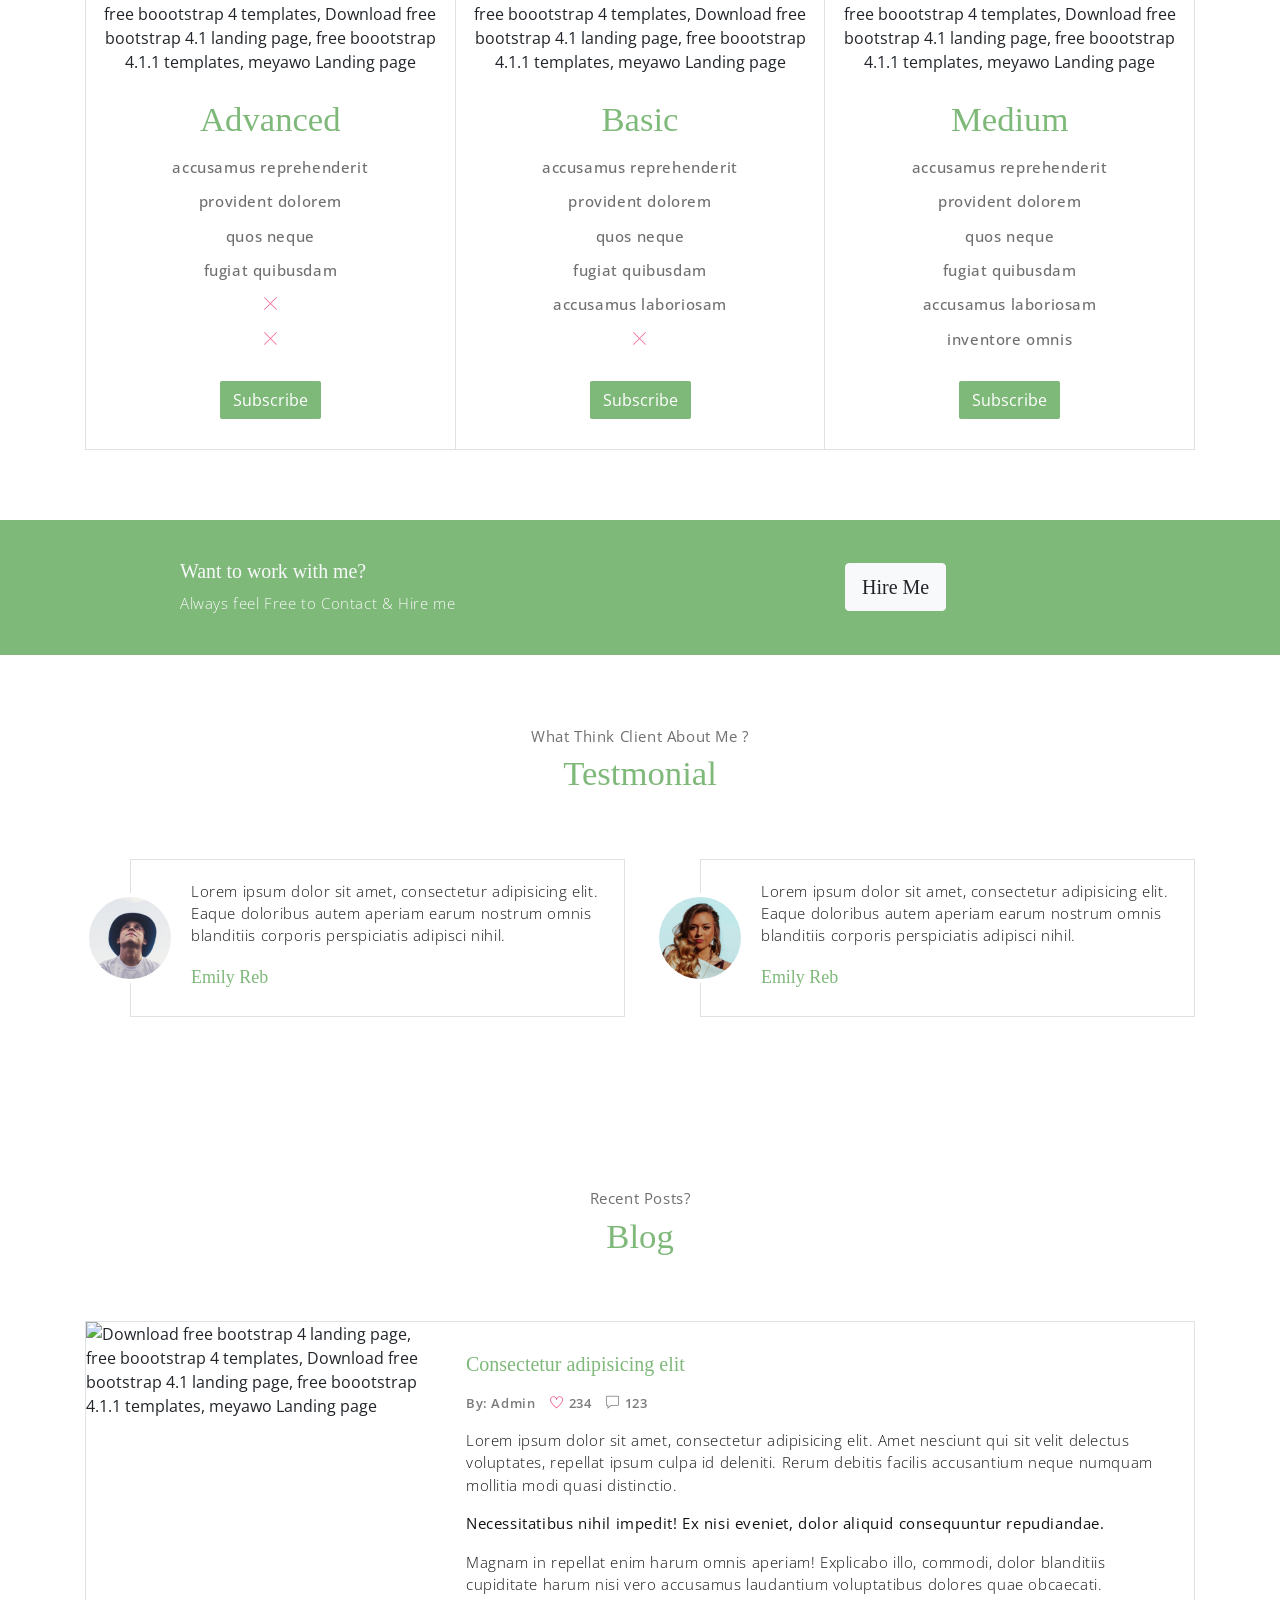
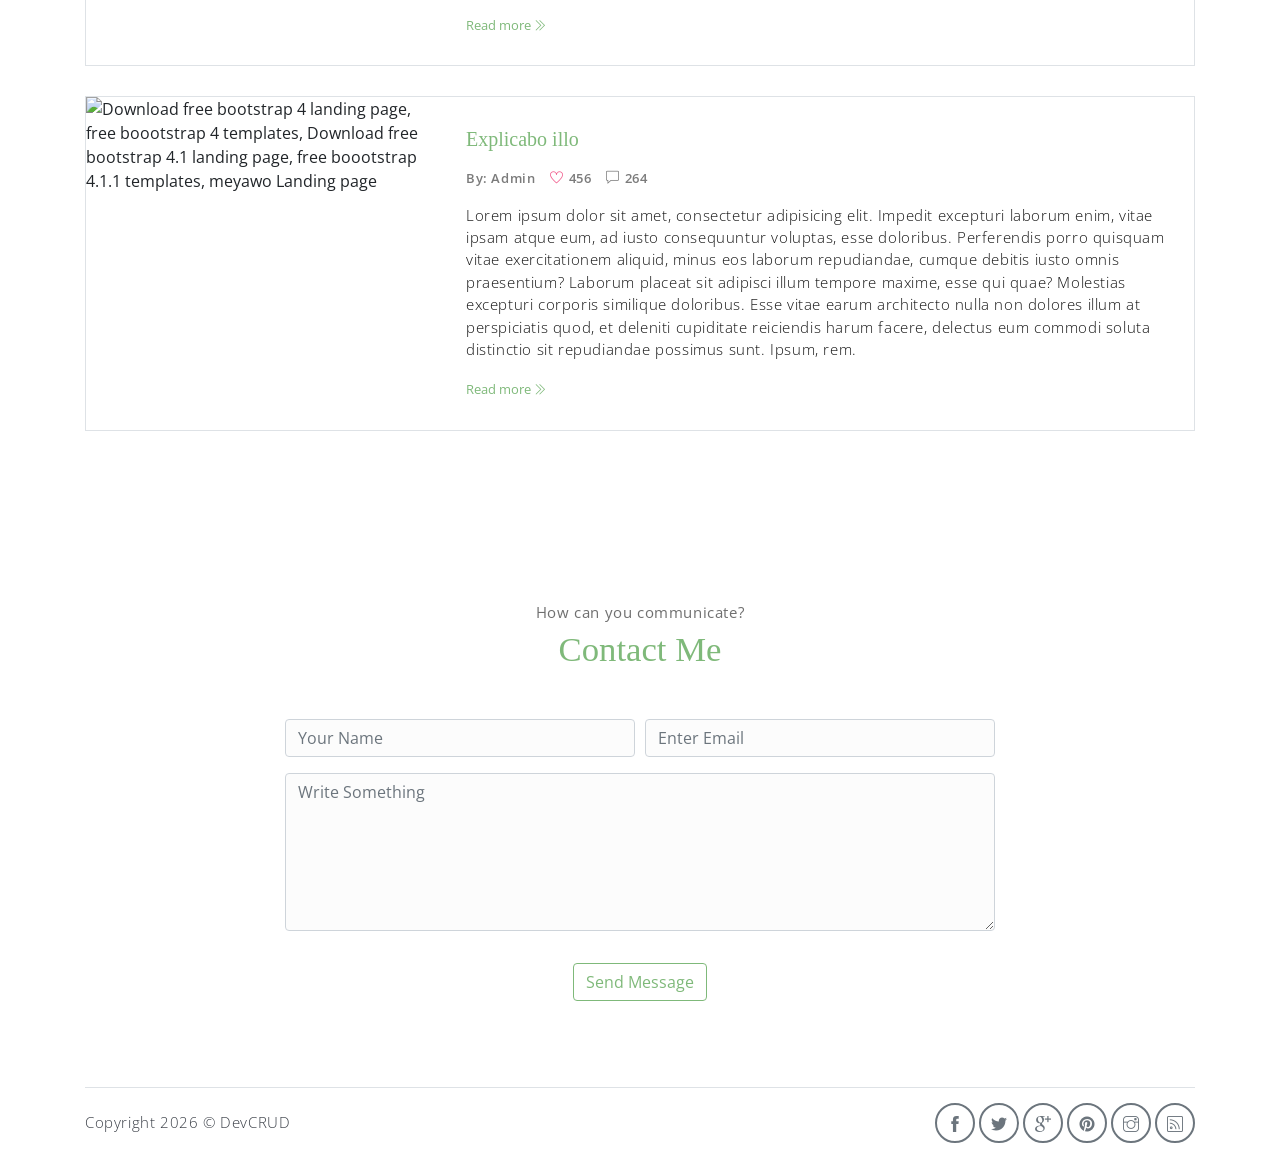
==== commit 4bb58b9c: "update skills" ====
--- a/index.html
+++ b/index.html
@@ -96,7 +96,7 @@
                 <div class="col-md-6 col-lg-3">
                     <div class="service-card">
                         <div class="body">
-                            <img src="assets/imgs/pencil-case.svg" alt="Download free bootstrap 4 landing page, free boootstrap 4 templates, Download free bootstrap 4.1 landing page, free boootstrap 4.1.1 templates, meyawo Landing page" class="icon">
+                            <img src="assets/imgs/python.webp" alt="Download free bootstrap 4 landing page, free boootstrap 4 templates, Download free bootstrap 4.1 landing page, free boootstrap 4.1.1 templates, meyawo Landing page" class="icon">
                             <h6 class="title">Python</h6>
                             <p class="subtitle">
                                 Excellent data structure and Object Oriented Programming skills.
@@ -107,7 +107,7 @@
                 <div class="col-md-6 col-lg-3">
                     <div class="service-card">
                         <div class="body">
-                            <img src="assets/imgs/responsive.svg" alt="Download free bootstrap 4 landing page, free boootstrap 4 templates, Download free bootstrap 4.1 landing page, free boootstrap 4.1.1 templates, meyawo Landing page" class="icon">
+                            <img src="assets/imgs/DA.png" alt="Download free bootstrap 4 landing page, free boootstrap 4 templates, Download free bootstrap 4.1 landing page, free boootstrap 4.1.1 templates, meyawo Landing page" class="icon">
                             <h6 class="title">Data Analysis</h6>
                             <p class="subtitle">Familiar with data management and manipulation tools such as Pandas and Numpy.</p>
                         </div>
@@ -116,7 +116,7 @@
                 <div class="col-md-6 col-lg-3">
                     <div class="service-card">
                         <div class="body">
-                            <img src="assets/imgs/toolbox.svg" alt="Download free bootstrap 4 landing page, free boootstrap 4 templates, Download free bootstrap 4.1 landing page, free boootstrap 4.1.1 templates, meyawo Landing page" class="icon">
+                            <img src="assets/imgs/DV.png" alt="Download free bootstrap 4 landing page, free boootstrap 4 templates, Download free bootstrap 4.1 landing page, free boootstrap 4.1.1 templates, meyawo Landing page" class="icon">
                             <h6 class="title">Data Visualization</h6>
                             <p class="subtitle">Presents visualization data very well, using tools like Matplotlib, Seaborn, and Tableau.</p>
                         </div>
@@ -125,7 +125,7 @@
                 <div class="col-md-6 col-lg-3">
                     <div class="service-card">
                         <div class="body">
-                            <img src="assets/imgs/analytics.svg" alt="Download free bootstrap 4 landing page, free boootstrap 4 templates, Download free bootstrap 4.1 landing page, free boootstrap 4.1.1 templates, meyawo Landing page" class="icon">
+                            <img src="assets/imgs/flask.png" alt="Download free bootstrap 4 landing page, free boootstrap 4 templates, Download free bootstrap 4.1 landing page, free boootstrap 4.1.1 templates, meyawo Landing page" class="icon">
                             <h6 class="title">Framework</h6>
                             <p class="subtitle">Familiar and able to use Python frameworks such as Flask and Django very well.</p>
                         </div>
@@ -136,7 +136,7 @@
                 <div class="col-md-6 col-lg-3">
                     <div class="service-card">
                         <div class="body">
-                            <img src="assets/imgs/analytics.svg" alt="Download free bootstrap 4 landing page, free boootstrap 4 templates, Download free bootstrap 4.1 landing page, free boootstrap 4.1.1 templates, meyawo Landing page" class="icon">
+                            <img src="assets/imgs/package.png" alt="Download free bootstrap 4 landing page, free boootstrap 4 templates, Download free bootstrap 4.1 landing page, free boootstrap 4.1.1 templates, meyawo Landing page" class="icon">
                             <h6 class="title">Libraries</h6>
                             <p class="subtitle">Familiar with many libraries such as Scikit-learn, TensorFlow, Keras, NLTK, and OpenCV.</p>
                         </div>
@@ -145,7 +145,7 @@
                 <div class="col-md-6 col-lg-3">
                     <div class="service-card">
                         <div class="body">
-                            <img src="assets/imgs/analytics.svg" alt="Download free bootstrap 4 landing page, free boootstrap 4 templates, Download free bootstrap 4.1 landing page, free boootstrap 4.1.1 templates, meyawo Landing page" class="icon">
+                            <img src="assets/imgs/sql.png" alt="Download free bootstrap 4 landing page, free boootstrap 4 templates, Download free bootstrap 4.1 landing page, free boootstrap 4.1.1 templates, meyawo Landing page" class="icon">
                             <h6 class="title">SQL</h6>
                             <p class="subtitle">Good query capabilities. Familiar with PostgreSQL, MySQL, and SQLite.</p>
                         </div>
@@ -154,7 +154,7 @@
                 <div class="col-md-6 col-lg-3">
                     <div class="service-card">
                         <div class="body">
-                            <img src="assets/imgs/analytics.svg" alt="Download free bootstrap 4 landing page, free boootstrap 4 templates, Download free bootstrap 4.1 landing page, free boootstrap 4.1.1 templates, meyawo Landing page" class="icon">
+                            <img src="assets/imgs/ML.png" alt="Download free bootstrap 4 landing page, free boootstrap 4 templates, Download free bootstrap 4.1 landing page, free boootstrap 4.1.1 templates, meyawo Landing page" class="icon">
                             <h6 class="title">Machine Learning Algorithms</h6>
                             <p class="subtitle">Familiar with various ML algorithms in regression, classification, and prediction problems.</p>
                         </div>
@@ -163,7 +163,7 @@
                 <div class="col-md-6 col-lg-3">
                     <div class="service-card">
                         <div class="body">
-                            <img src="assets/imgs/analytics.svg" alt="Download free bootstrap 4 landing page, free boootstrap 4 templates, Download free bootstrap 4.1 landing page, free boootstrap 4.1.1 templates, meyawo Landing page" class="icon">
+                            <img src="assets/imgs/toolbox.svg" alt="Download free bootstrap 4 landing page, free boootstrap 4 templates, Download free bootstrap 4.1 landing page, free boootstrap 4.1.1 templates, meyawo Landing page" class="icon">
                             <h6 class="title">Tools</h6>
                             <p class="subtitle">Familiar with IT Tools such as VSCode, Git, Jupyter Notebook and KNIME.</p>
                         </div>
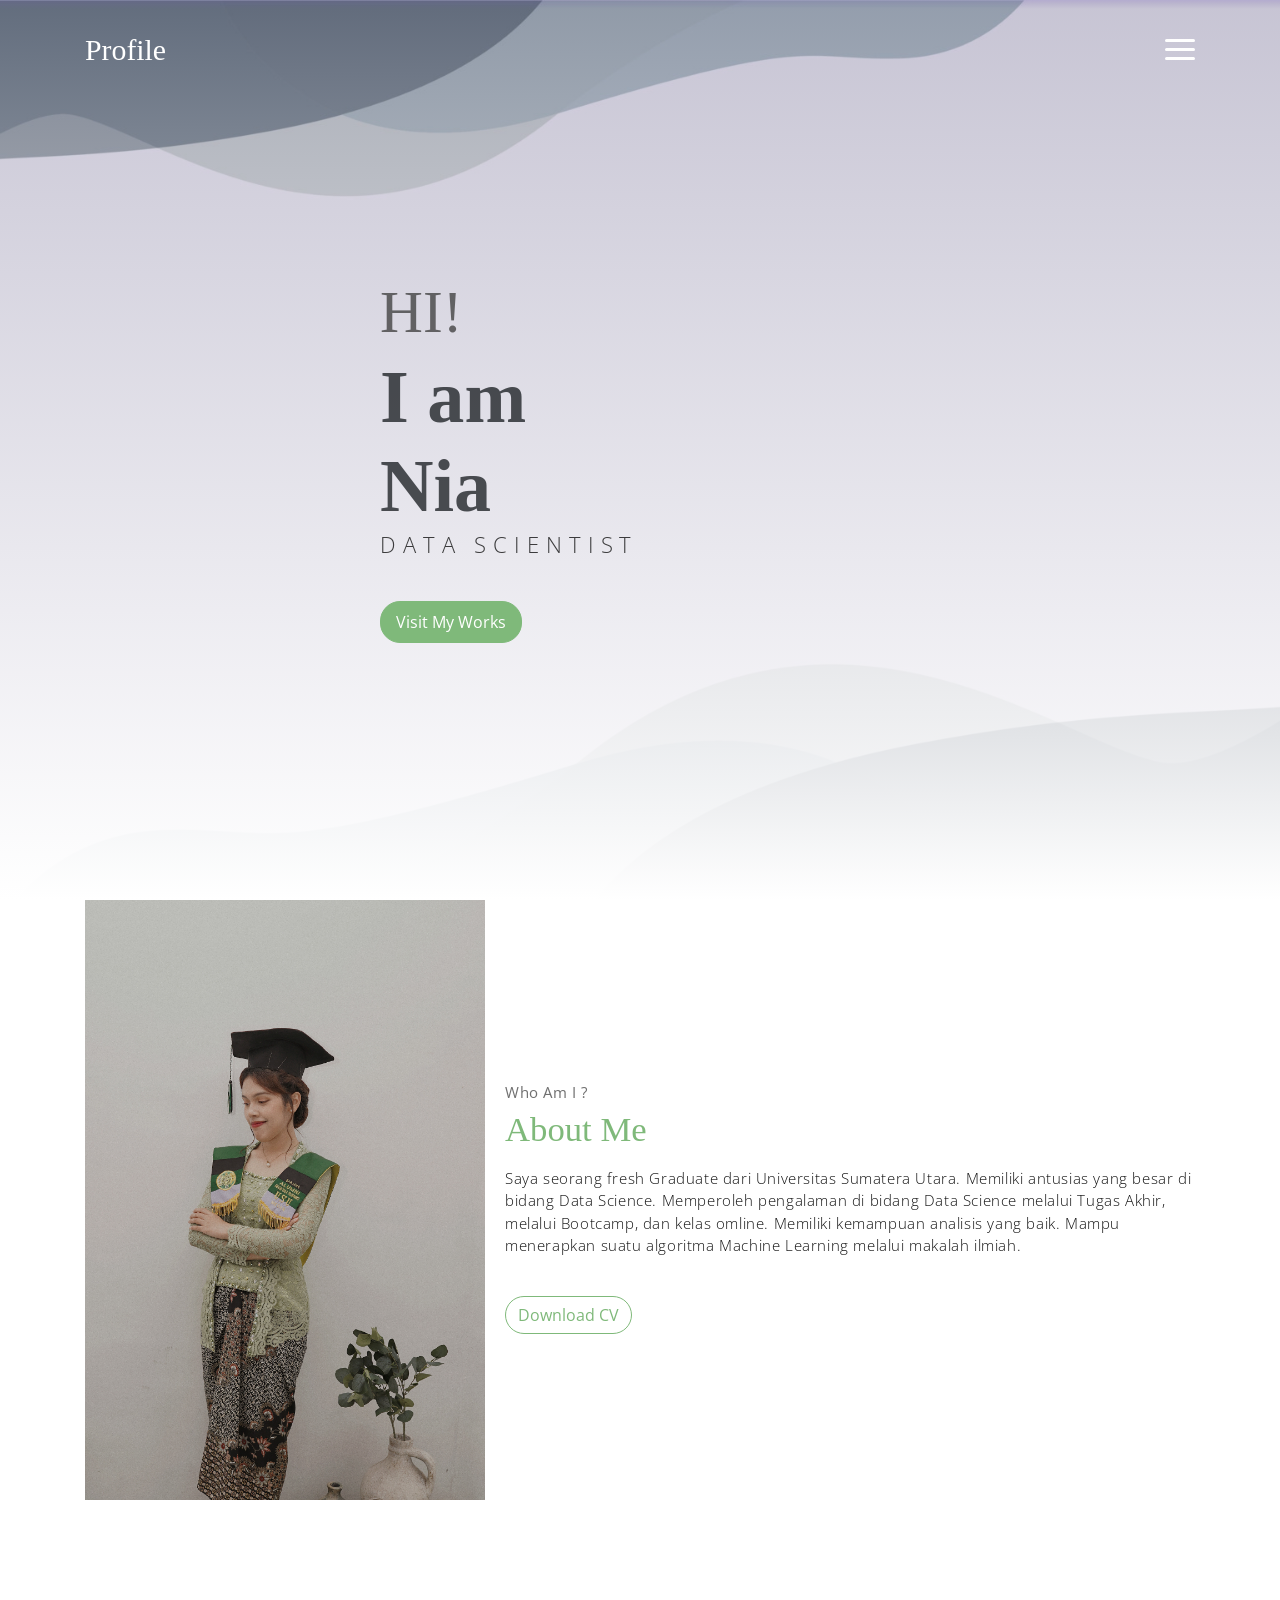
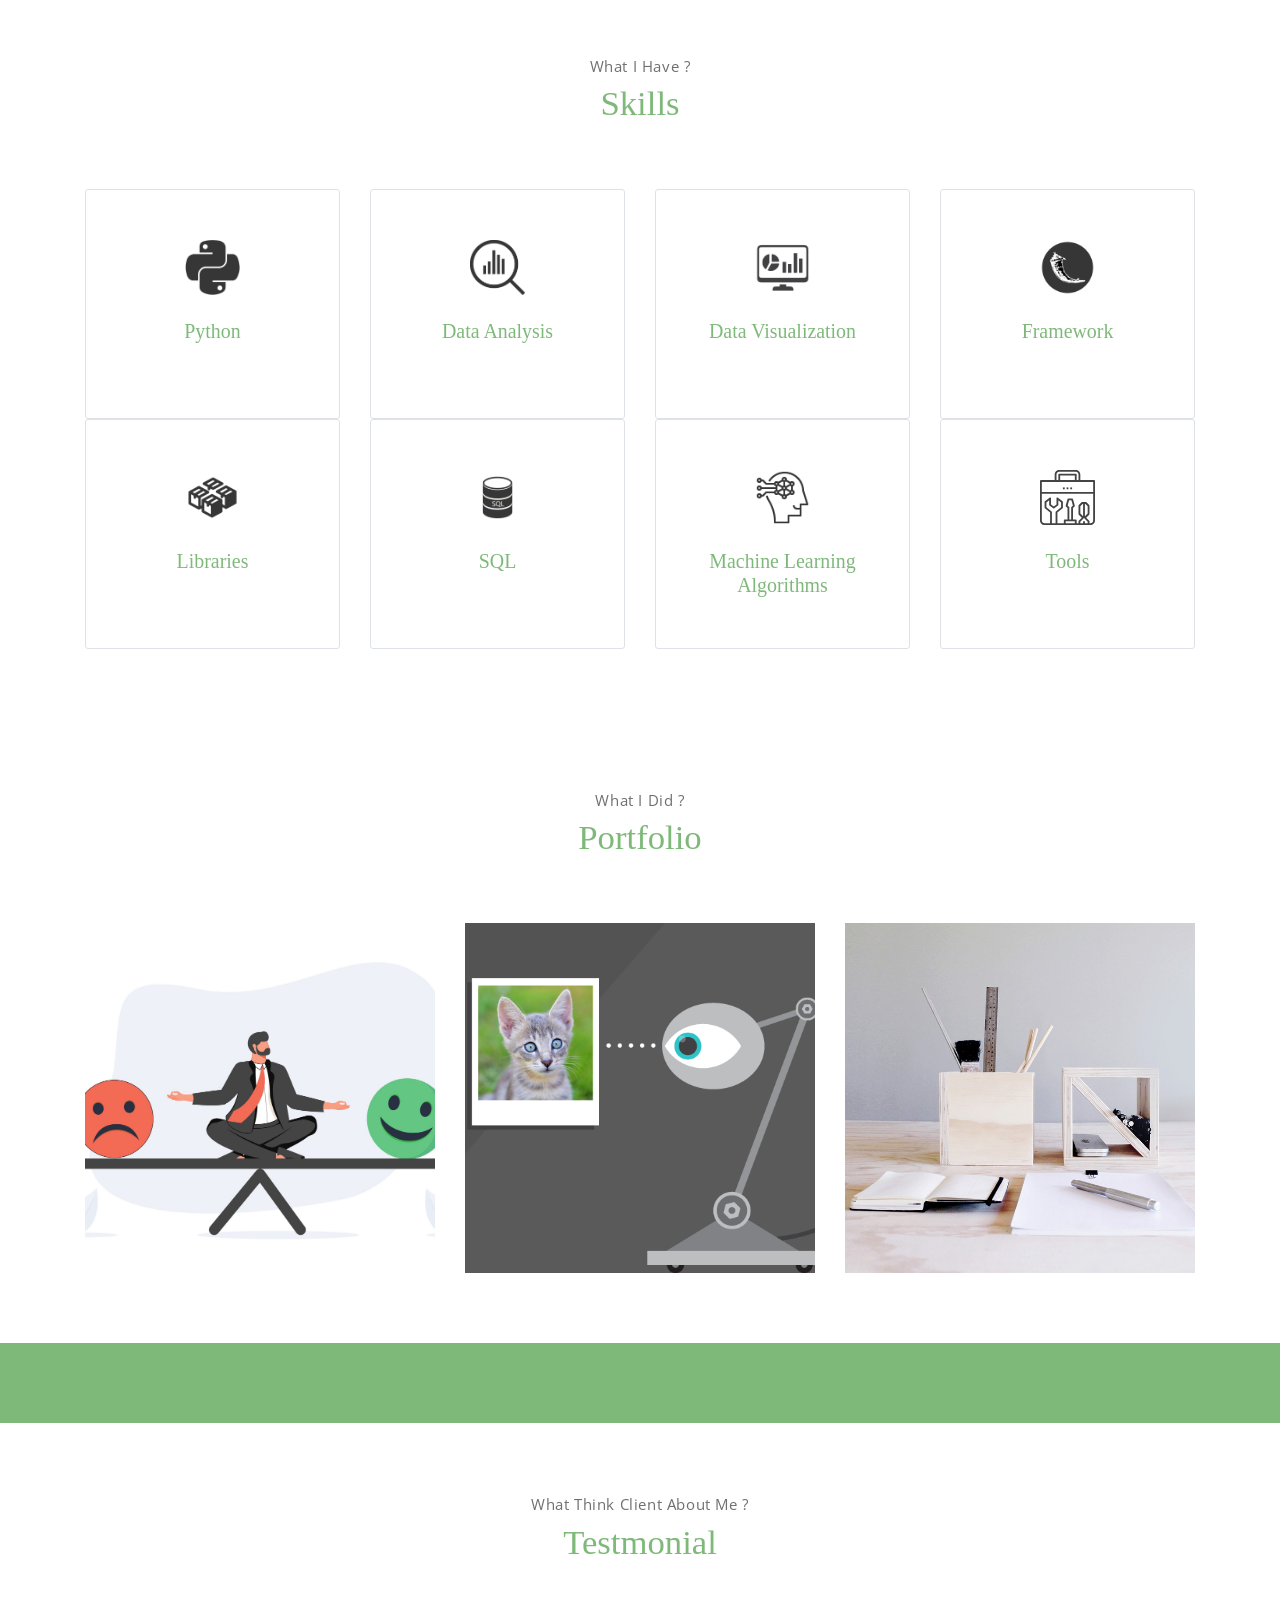
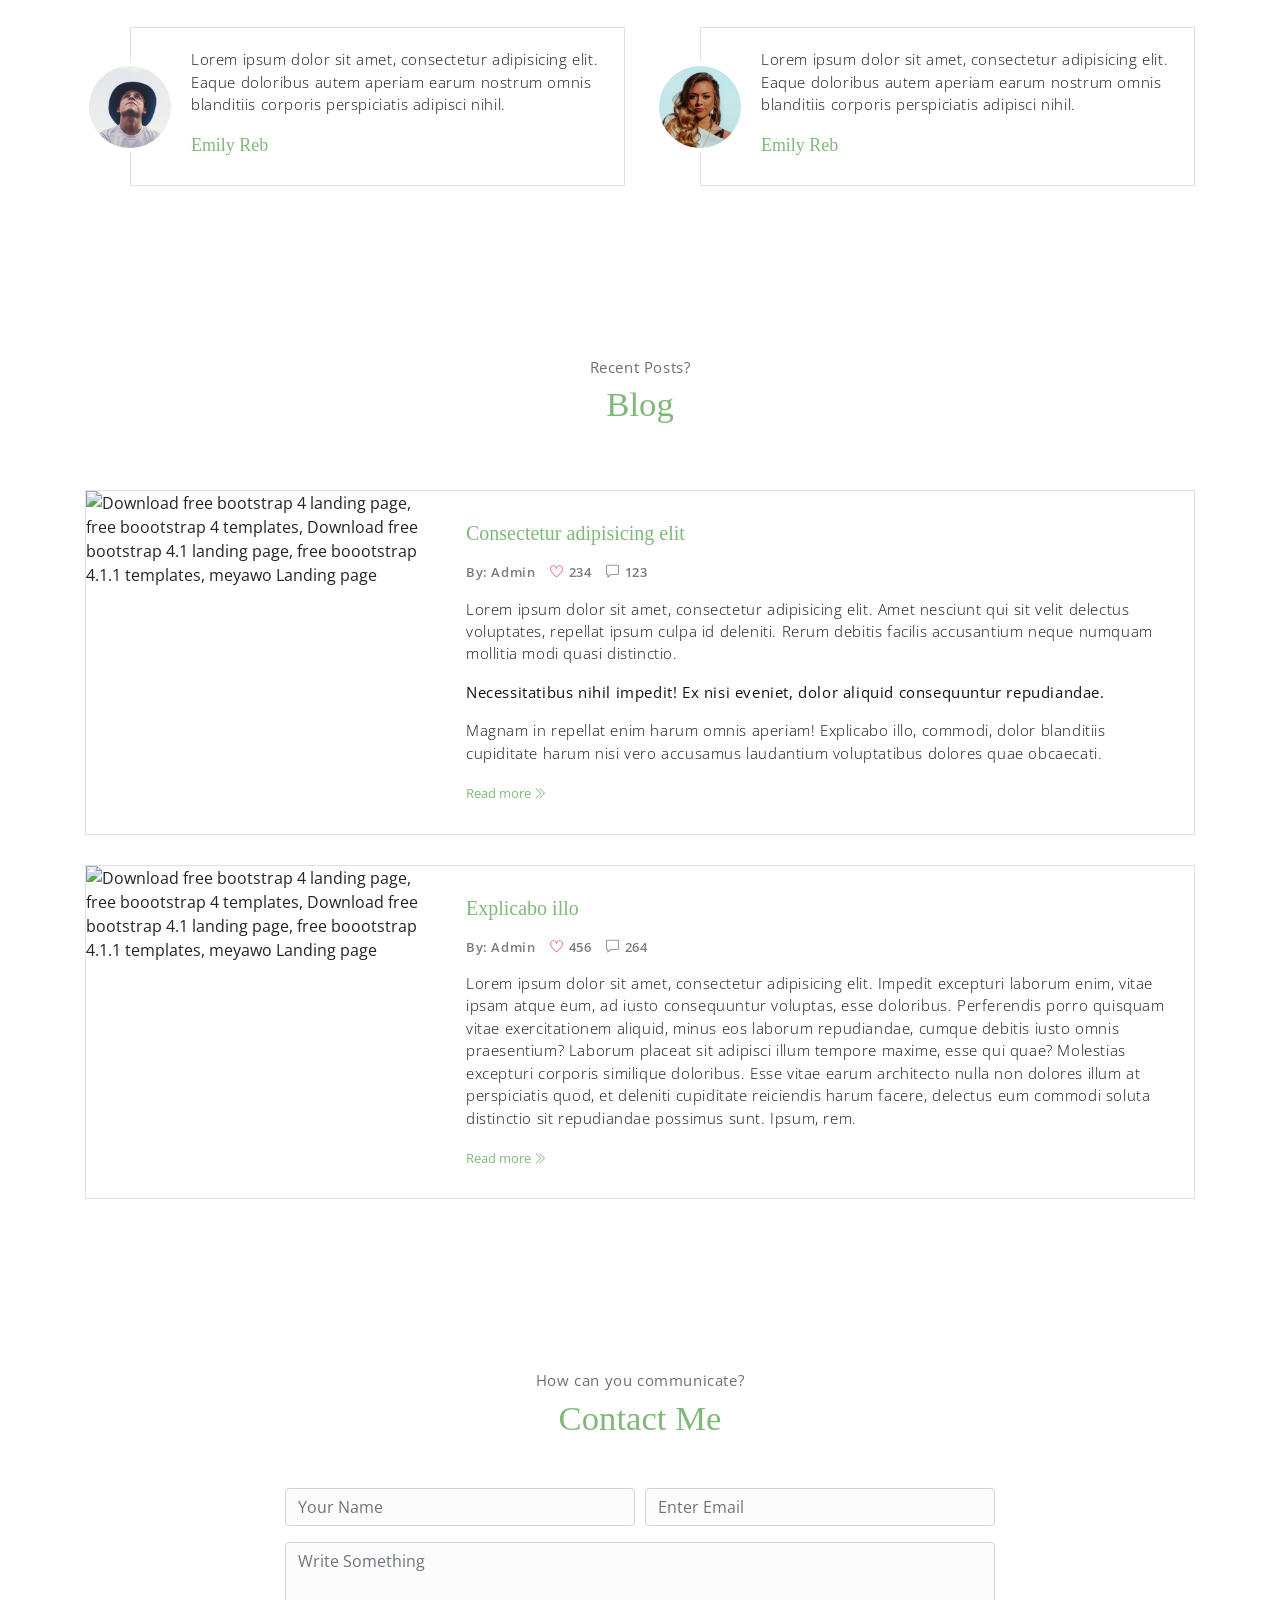
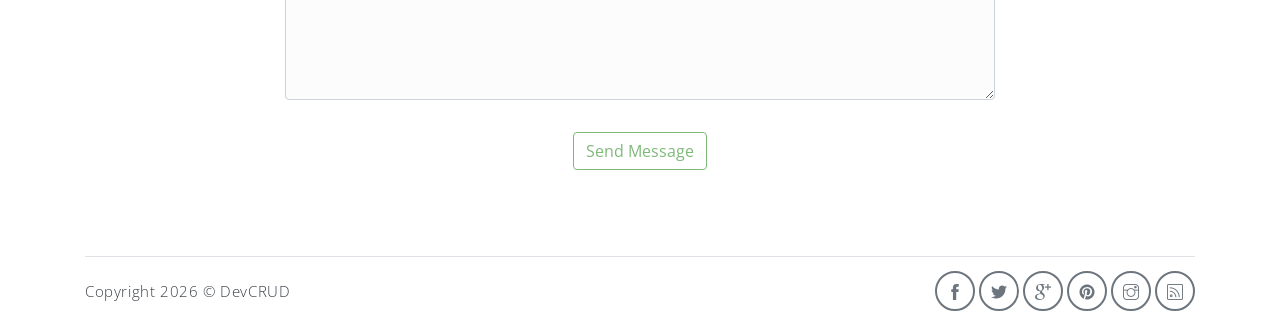
==== commit 5634d6de: "update" ====
--- a/index.html
+++ b/index.html
@@ -218,12 +218,12 @@
     </section> <!-- end of portfolio section -->
 
     <!-- pricing section -->
-    <section class="section" id="pricing">
+    <!-- <section class="section" id="pricing">
         <div class="container text-center">
             <p class="section-subtitle">How  ?</p>
-            <h6 class="section-title mb-6">My</h6>
+            <h6 class="section-title mb-6">My</h6> -->
             <!-- row -->
-            <div class="pricing-wrapper">
+            <!-- <div class="pricing-wrapper">
                 <div class="pricing-card">
                     <div class="pricing-card-header">
                         <img class="pricing-card-icon" src="assets/imgs/scooter.svg" alt="Download free bootstrap 4 landing page, free boootstrap 4 templates, Download free bootstrap 4.1 landing page, free boootstrap 4.1.1 templates, meyawo Landing page">
@@ -286,7 +286,7 @@
                         <span></span>
                     </div>
                     <a href="#" class="btn btn-primary mt-3 pricing-card-btn">Subscribe</a>
-                </div>
+                </div> -->
 
             </div><!-- end of pricing wrapper -->
         </div> <!-- end of container -->
@@ -297,14 +297,14 @@
         <!-- container -->
         <div class="container text-center text-sm-left">
             <!-- row -->
-            <div class="row align-items-center">
+            <!-- <div class="row align-items-center">
                 <div class="col-sm offset-md-1 mb-4 mb-md-0">
                     <h6 class="title text-light">Want to work with me?</h6>
                     <p class="m-0 text-light">Always feel Free to Contact & Hire me</p>
                 </div>
                 <div class="col-sm offset-sm-2 offset-md-3">
                     <button class="btn btn-lg my-font btn-light rounded">Hire Me</button>
-                </div>
+                </div> -->
             </div> <!-- end of row -->
         </div> <!-- end of container -->
     </section> <!-- end of section -->
